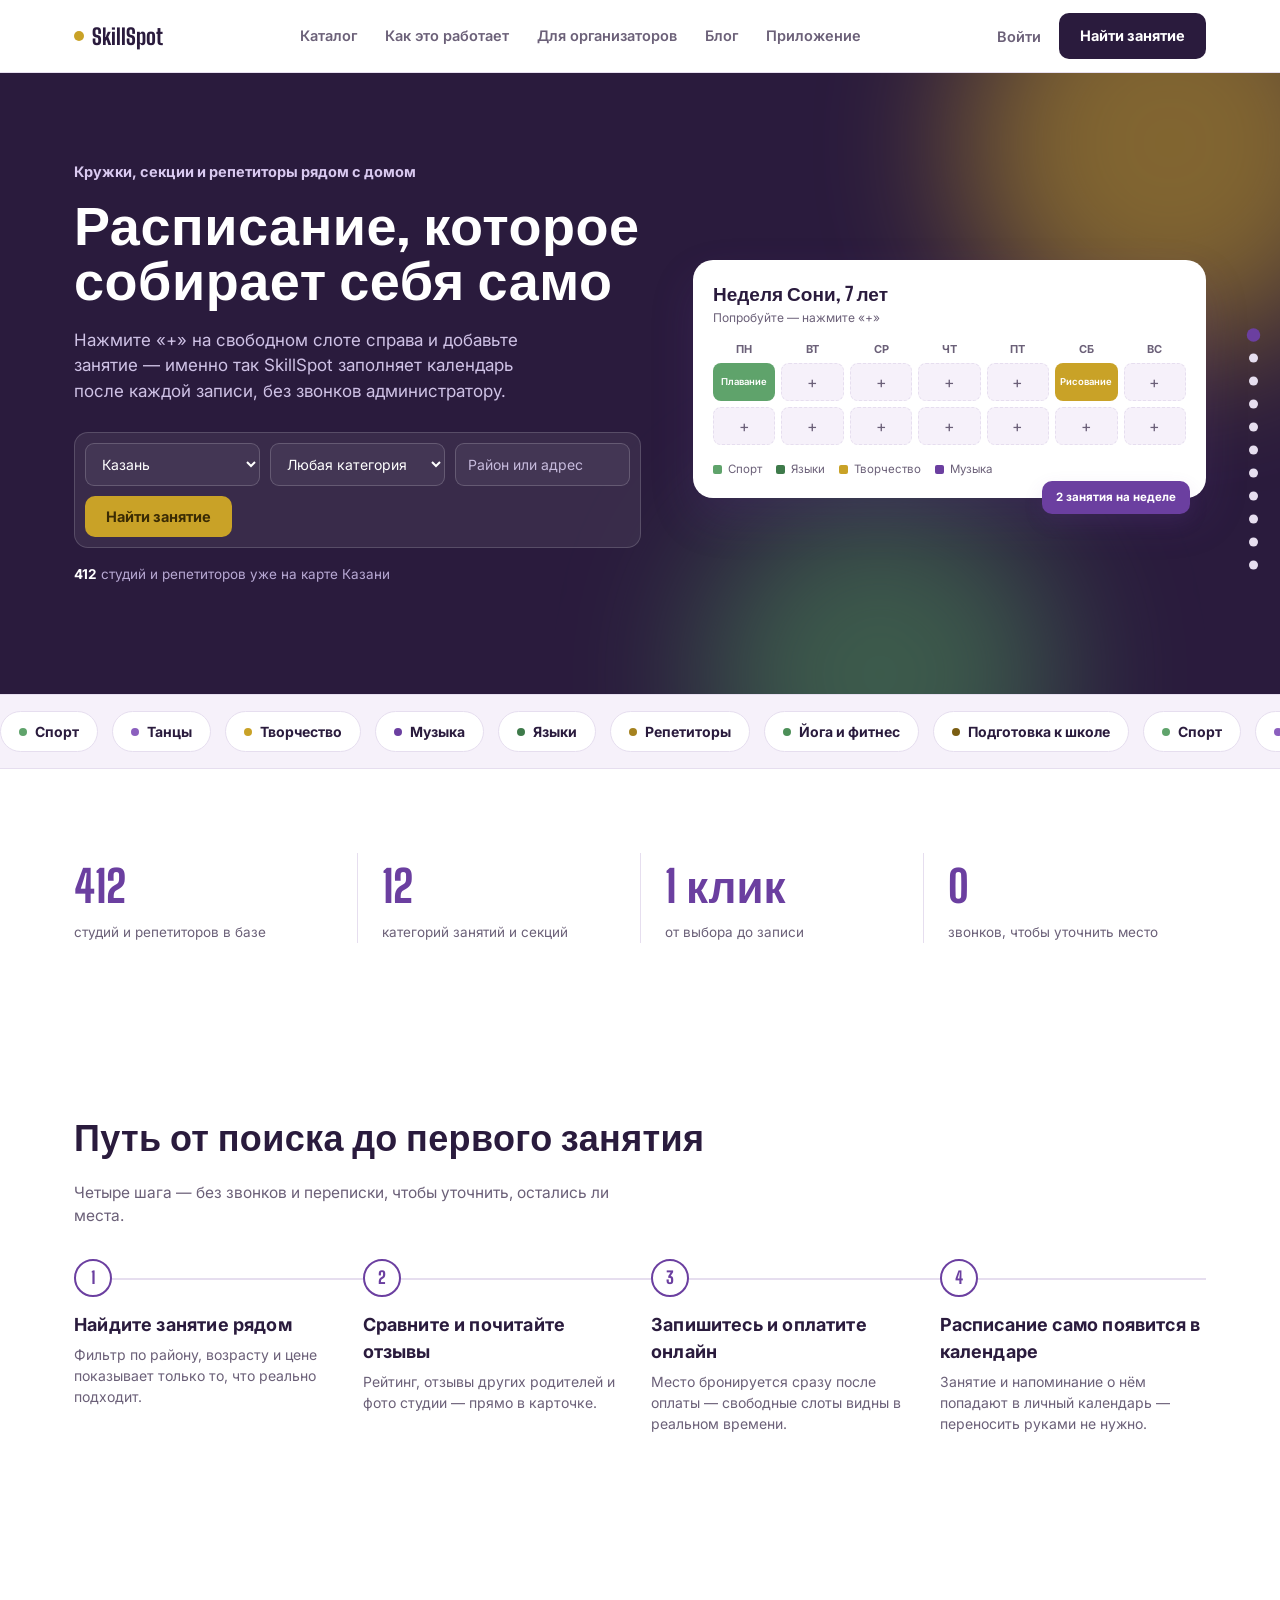
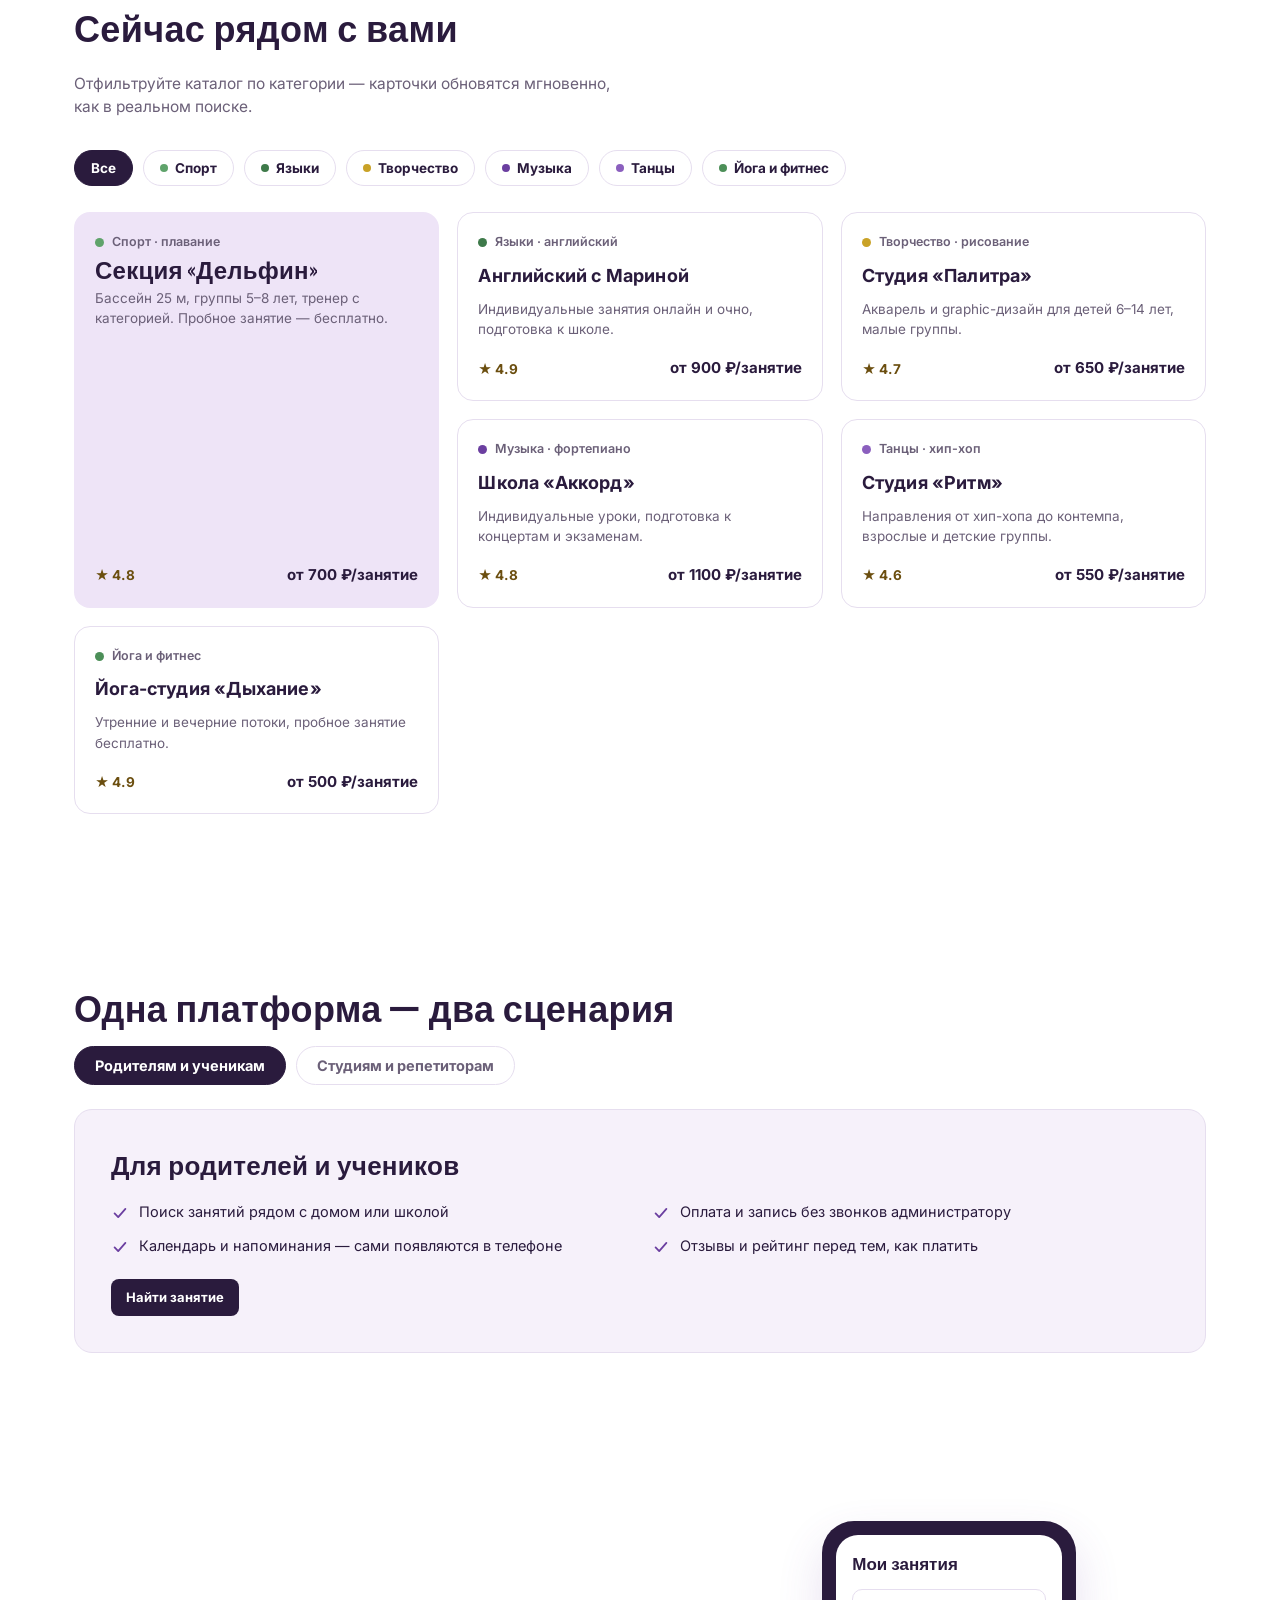
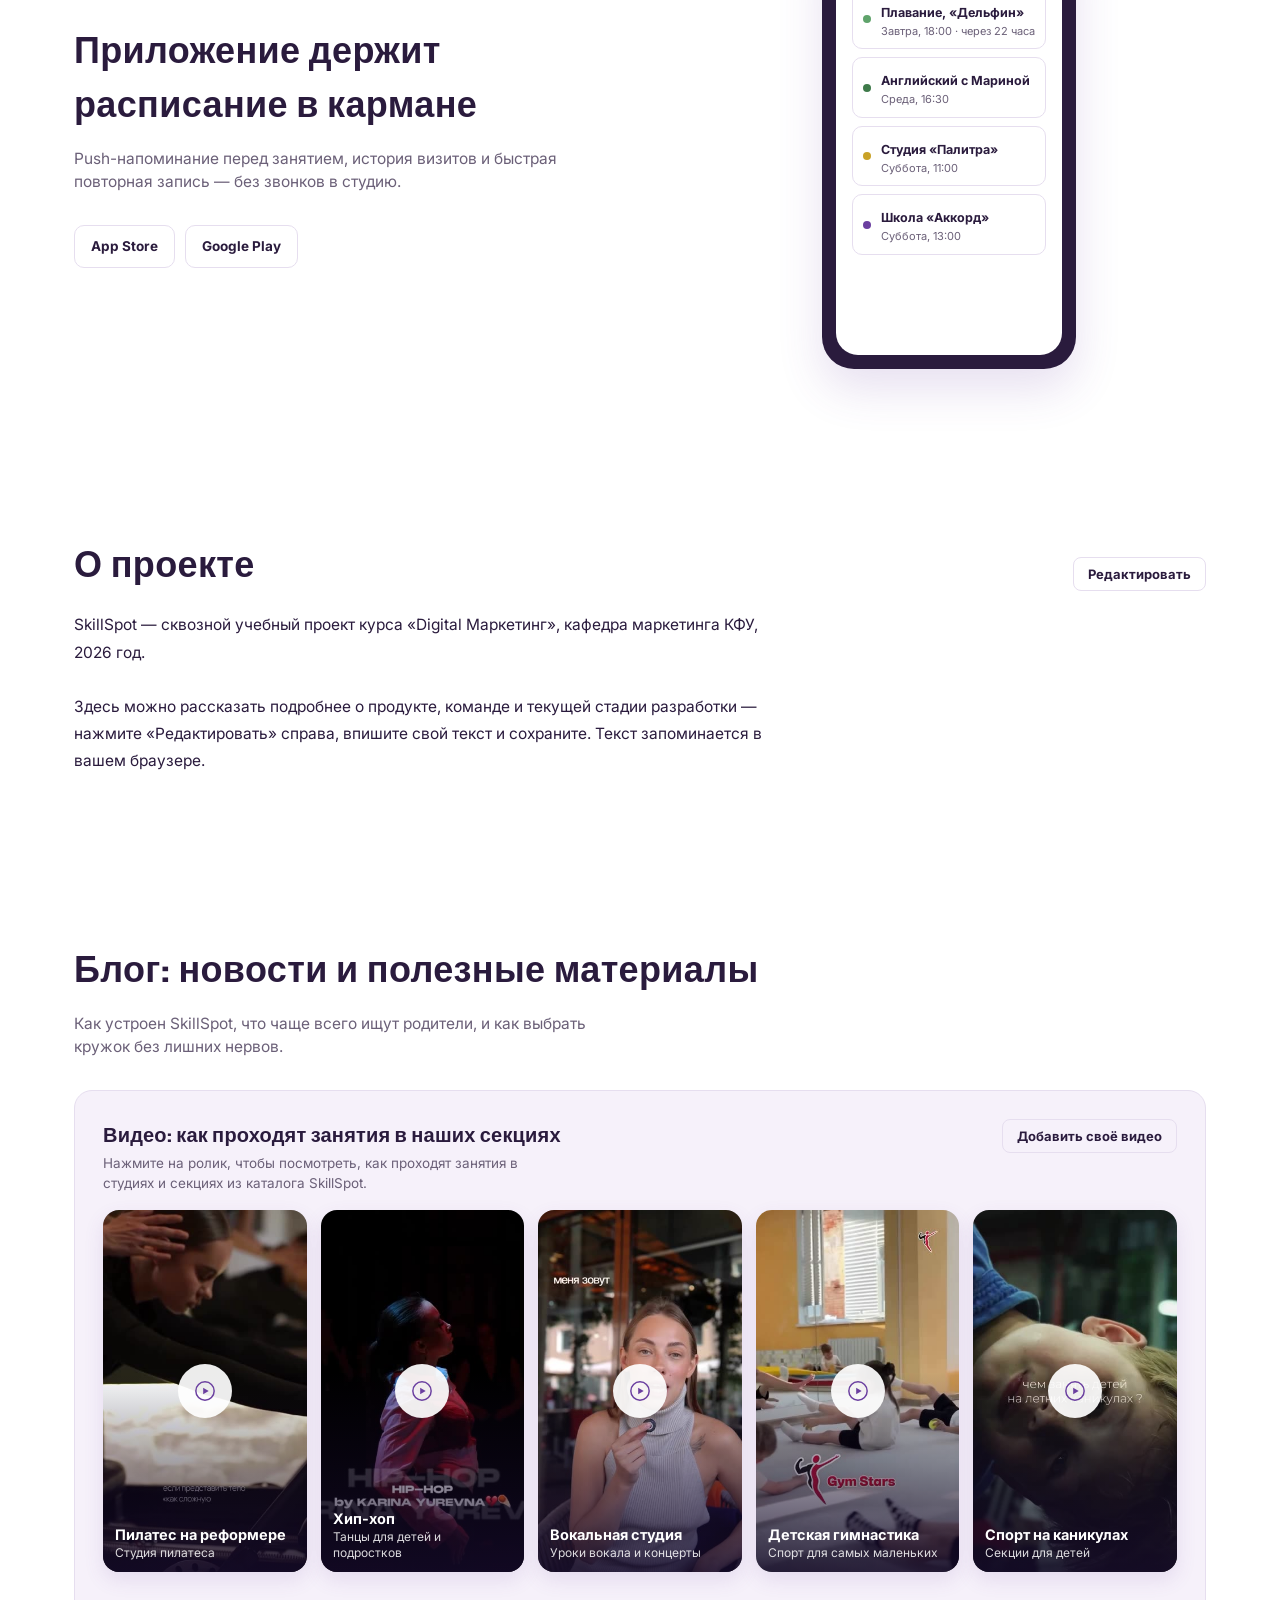
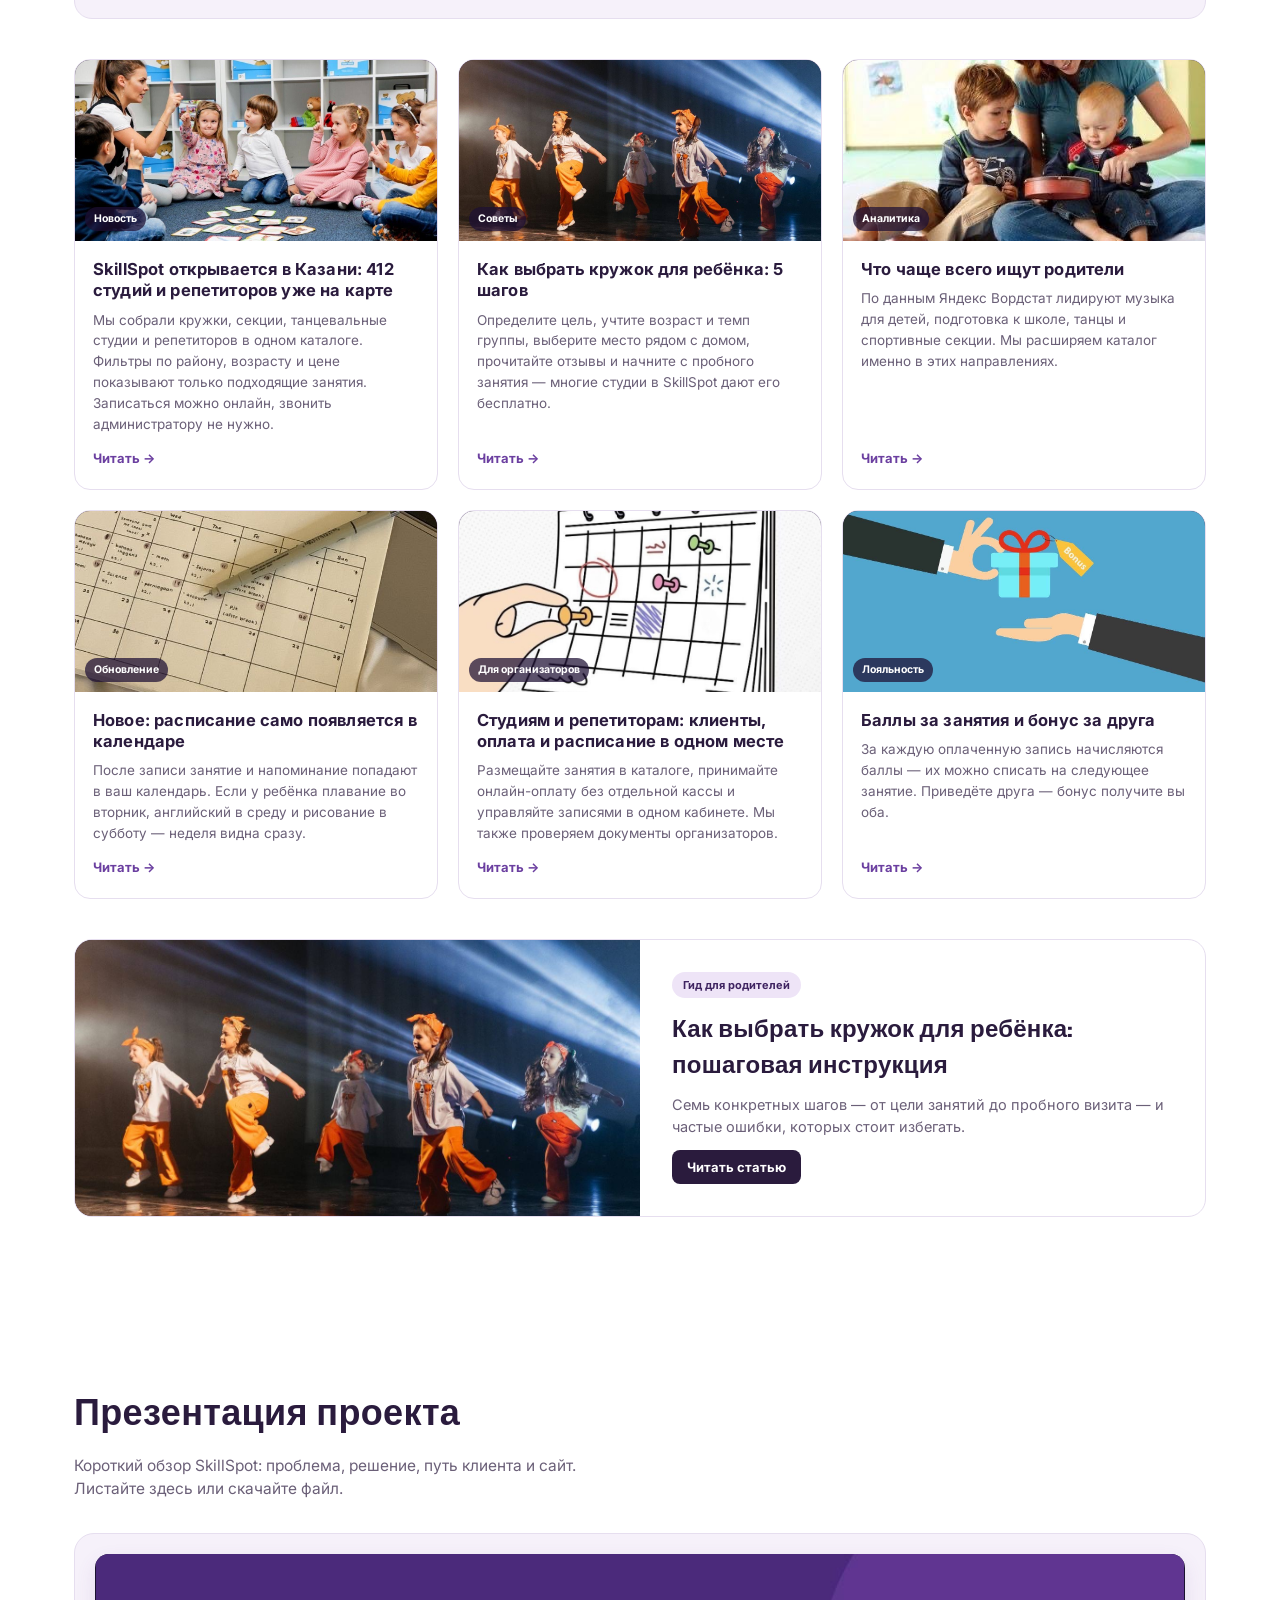
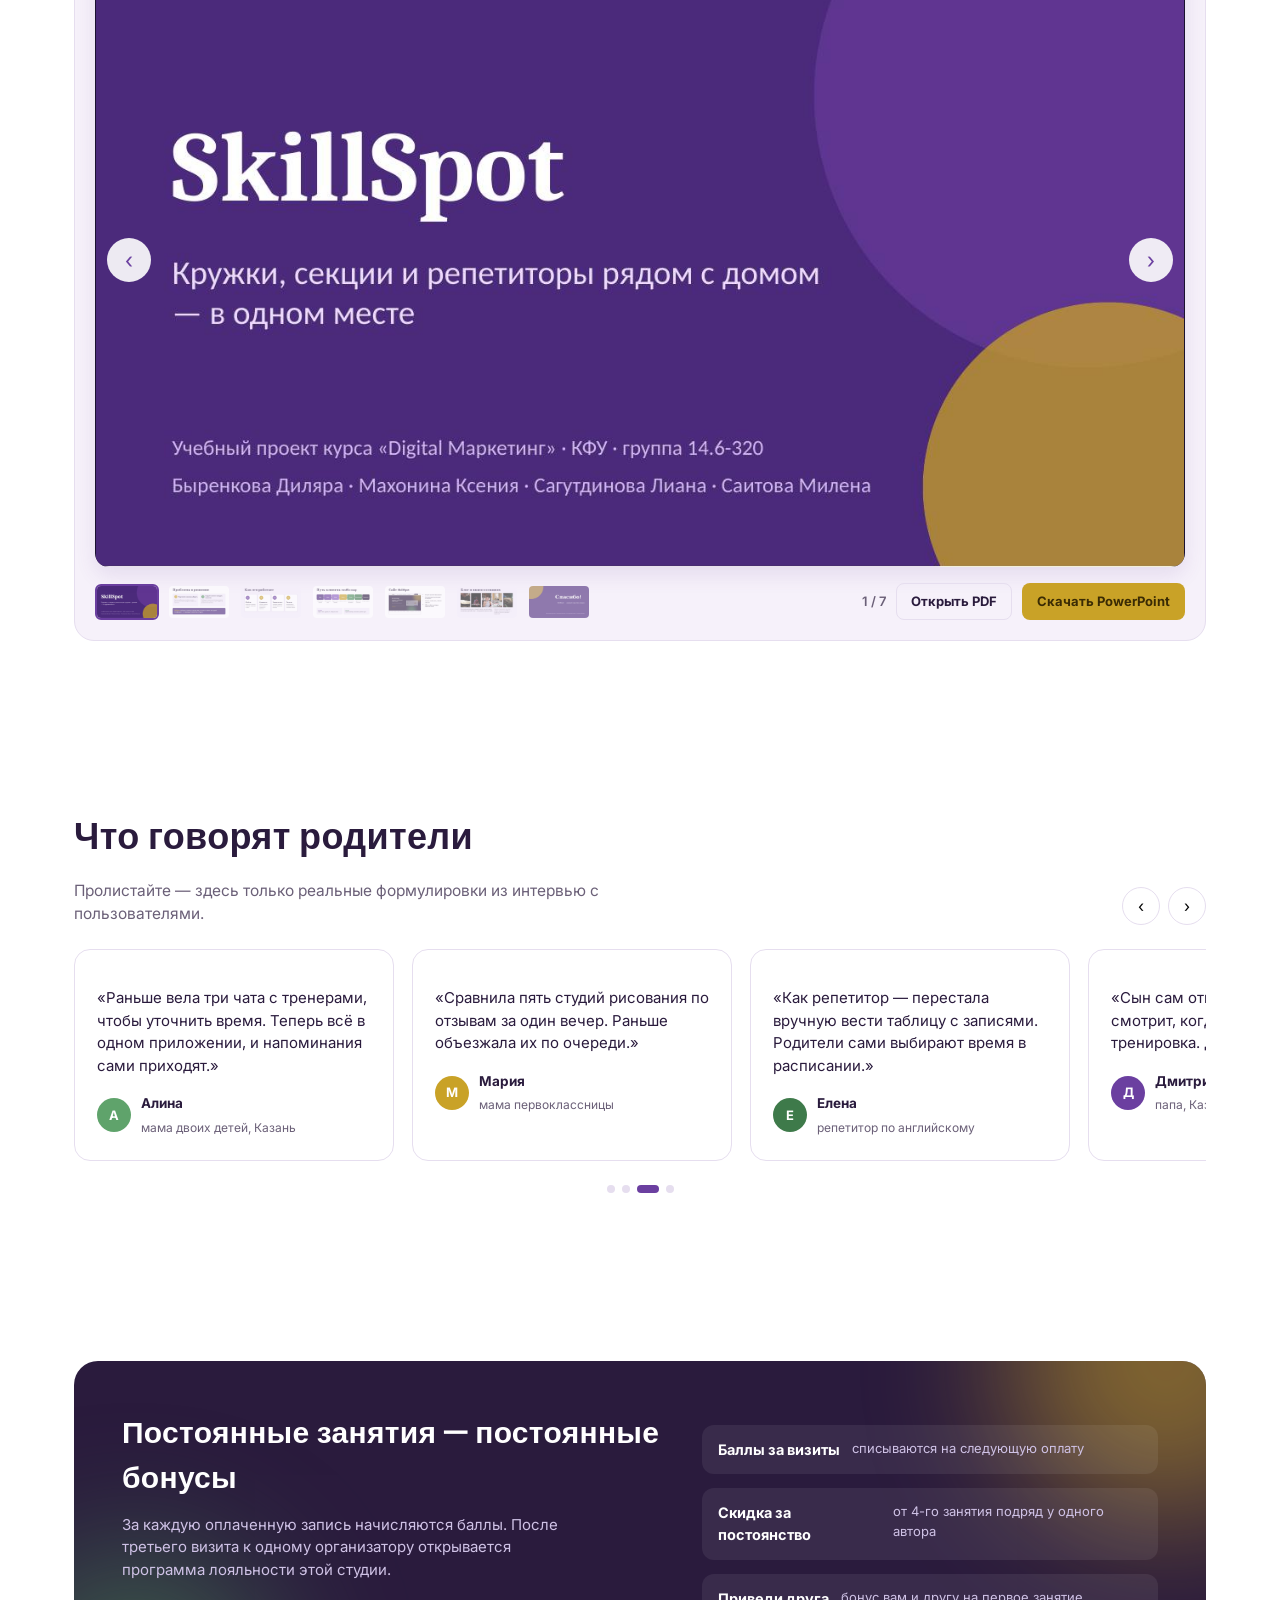
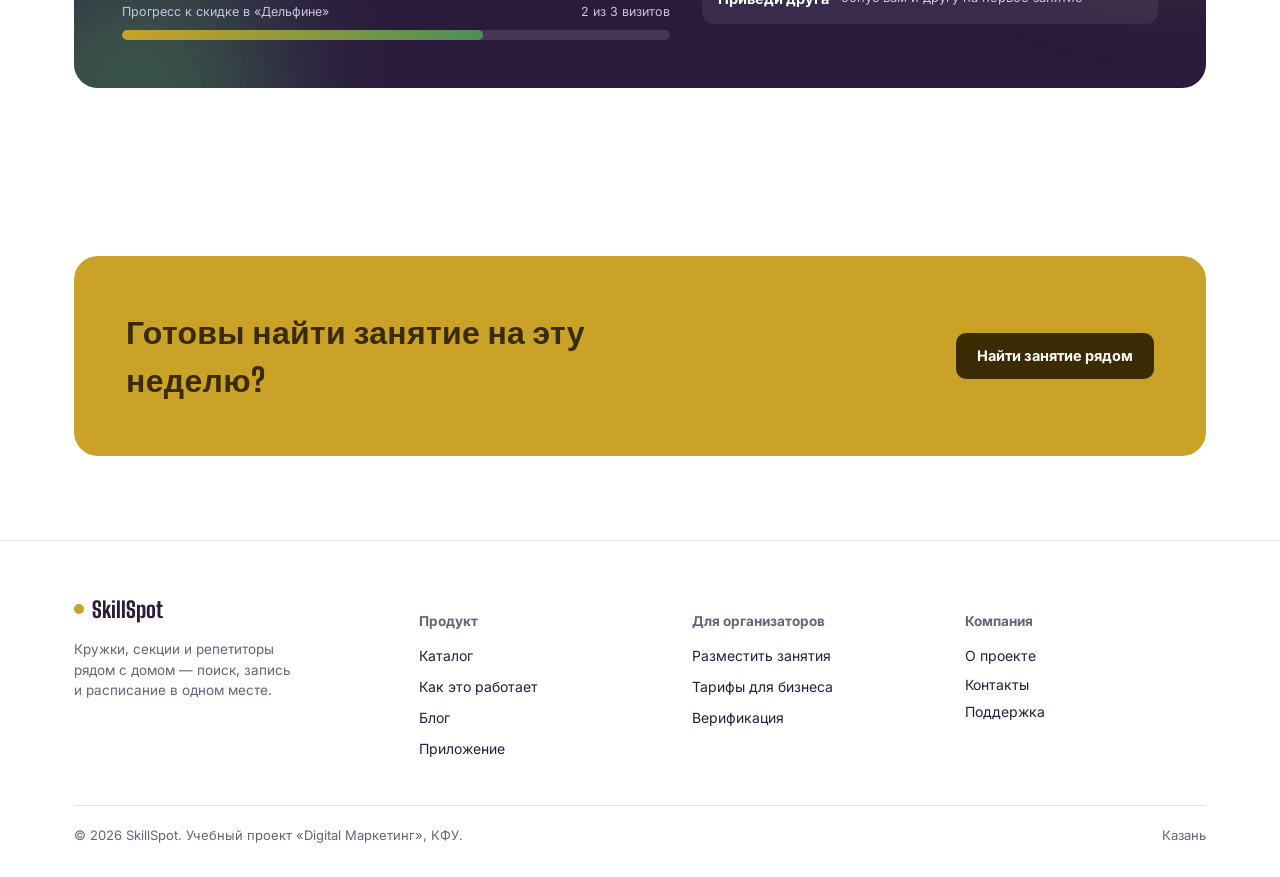
==== index.html @ 9127ce6a "Add files via upload" ====
<!DOCTYPE html>
<html lang="ru">
<head>
  <!-- Yandex.Metrika counter -->
<script type="text/javascript">
    (function(m,e,t,r,i,k,a){
        m[i]=m[i]||function(){(m[i].a=m[i].a||[]).push(arguments)};
        m[i].l=1*new Date();
        for (var j = 0; j < document.scripts.length; j++) {if (document.scripts[j].src === r) { return; }}
        k=e.createElement(t),a=e.getElementsByTagName(t)[0],k.async=1,k.src=r,a.parentNode.insertBefore(k,a)
    })(window, document,'script','https://mc.yandex.ru/metrika/tag.js?id=113443850', 'ym');

    ym(113443850, 'init', {ssr:true, webvisor:true, clickmap:true, ecommerce:"dataLayer", referrer: document.referrer, url: location.href, accurateTrackBounce:true, trackLinks:true});
</script>
<noscript><div><img src="https://mc.yandex.ru/watch/113443850" style="position:absolute; left:-9999px;" alt="" /></div></noscript>
<!-- /Yandex.Metrika counter -->
<meta charset="UTF-8">
<meta name="viewport" content="width=device-width, initial-scale=1, viewport-fit=cover">
<title>SkillSpot — кружки, секции и репетиторы рядом с домом в Казани</title>
<meta name="description" content="SkillSpot — поиск и онлайн-запись на кружки, секции, танцы, репетиторов и детские студии в Казани. Сравнивайте цены и отзывы, записывайтесь и оплачивайте занятия онлайн, расписание само синхронизируется с календарём.">
<meta name="keywords" content="кружки для детей, секции рядом с домом, репетиторы Казань, детские студии, запись на занятия онлайн, расписание кружков, дополнительное образование, SkillSpot">
<meta name="author" content="SkillSpot">
<meta name="robots" content="index, follow">
<link rel="canonical" href="https://skillspot.ru/">

<!-- Open Graph -->
<meta property="og:type" content="website">
<meta property="og:locale" content="ru_RU">
<meta property="og:site_name" content="SkillSpot">
<meta property="og:title" content="SkillSpot — кружки, секции и репетиторы рядом с домом">
<meta property="og:description" content="Поиск, сравнение и онлайн-запись на кружки, секции и к репетиторам. Расписание само синхронизируется с календарём.">
<meta property="og:url" content="https://skillspot.ru/">
<meta name="twitter:card" content="summary">
<meta name="twitter:title" content="SkillSpot — кружки, секции и репетиторы рядом с домом">
<meta name="twitter:description" content="Поиск, сравнение и онлайн-запись на кружки, секции и к репетиторам в одном месте.">

<link rel="preconnect" href="https://fonts.googleapis.com">
<link rel="preconnect" href="https://fonts.gstatic.com" crossorigin>
<link href="https://fonts.googleapis.com/css2?family=Big+Shoulders+Display:wght@600;700;800;900&family=Inter:wght@400;500;600;700&display=swap" rel="stylesheet">

<!--
  Яндекс.Вебмастер: подтверждение прав на сайт через meta-тег.
  После регистрации сайта в Яндекс.Вебмастере вставьте сюда свой код подтверждения:
  <meta name="yandex-verification" content="ВАШ_КОД_ПОДТВЕРЖДЕНИЯ" />
-->

<script type="application/ld+json">
{
  "@context": "https://schema.org",
  "@type": "Organization",
  "name": "SkillSpot",
  "url": "https://skillspot.ru/",
  "description": "Онлайн-платформа для поиска и записи на кружки, секции и к репетиторам.",
  "areaServed": "Казань",
  "sameAs": []
}
</script>
<style>
  :root{
    box-sizing:border-box;
    padding-top:env(safe-area-inset-top,0px);
    padding-bottom:env(safe-area-inset-bottom,0px);

    --ink:#2A1B3D;
    --paper:#FFFFFF;
    --paper-2:#F6F1FA;
    --sub:#6B6078;
    --line:#E6DEEF;

    --brand:#6B3FA0;
    --brand-ink:#3F2461;
    --brand-tint:#EEE4F7;

    --mustard:#C9A227;
    --mustard-ink:#6B4E0F;
    --green:#4C8F58;
    --green-ink:#254A2C;

    --sport:#5FA36B;
    --art:#C9A227;
    --music:#6B3FA0;
    --lang:#3E7A4A;
    --tutor:#A5821F;
    --dance:#8B5FBE;
    --fitness:#4C8F58;
    --school:#7A5D12;

    --shadow: 0 20px 45px rgba(107,63,160,0.16);
    --shadow-sm: 0 8px 20px rgba(107,63,160,0.12);
  }
  html{scroll-padding-top:76px; scroll-behavior:smooth;}
  @media (prefers-reduced-motion: reduce){ html{scroll-behavior:auto;} }
  *{box-sizing:border-box;}
  ::selection{ background:var(--brand-tint); color:var(--brand-ink); }

  @media (prefers-color-scheme: dark){
    :root:not([data-theme="light"]){
      --ink:#F1EEF7; --paper:#1E1730; --paper-2:#241B3A; --sub:#C7BBDD; --line:#3A2D55;
      --brand-tint:#33254D;
    }
  }
  :root[data-theme="dark"]{
    --ink:#F1EEF7; --paper:#1E1730; --paper-2:#241B3A; --sub:#C7BBDD; --line:#3A2D55;
    --brand-tint:#33254D;
  }

  body{
    margin:0; background:var(--paper); color:var(--ink);
    font-family:"Inter",-apple-system,BlinkMacSystemFont,"Segoe UI",Roboto,Arial,sans-serif;
    -webkit-font-smoothing:antialiased;
    font-size:16px; line-height:1.5;
  }
  h1,h2,h3{
    font-family:"Big Shoulders Display","Arial Narrow",Arial,sans-serif;
    font-weight:800; letter-spacing:0.01em; margin:0; color:var(--ink);
  }
  a{color:inherit; text-decoration:none;}
  img,svg{display:block; max-width:100%;}
  :focus-visible{ outline:2.5px solid var(--mustard); outline-offset:2px; border-radius:4px; }
  button{ font-family:inherit; }

  ::-webkit-scrollbar{ width:10px; height:10px; }
  ::-webkit-scrollbar-track{ background:var(--paper-2); }
  ::-webkit-scrollbar-thumb{ background:var(--brand); border-radius:8px; }
  html{ scrollbar-color:var(--brand) var(--paper-2); }

  .wrap{ max-width:1180px; margin:0 auto; padding:0 24px; }
  section{ padding:84px 0; }
  @media (max-width:720px){ section{ padding:56px 0; } }

  /* ---------- header ---------- */
  header.site{
    position:sticky; top:0; z-index:50;
    background:color-mix(in srgb, var(--paper) 90%, transparent);
    backdrop-filter: blur(10px);
    border-bottom:1px solid var(--line);
    padding-top:env(safe-area-inset-top,0px);
  }
  .nav{ display:flex; align-items:center; justify-content:space-between; height:72px; }
  .logo{ display:flex; align-items:center; gap:8px; font-family:"Big Shoulders Display",sans-serif; font-weight:800; font-size:22px; }
  .logo .dot{ width:10px; height:10px; border-radius:50%; background:var(--mustard); }
  nav.links{ display:flex; gap:28px; font-size:14.5px; font-weight:600; }
  nav.links a{ color:var(--sub); position:relative; }
  nav.links a:hover{ color:var(--ink); }
  .nav-right{ display:flex; align-items:center; gap:18px; }
  .nav-right .login{ font-size:14.5px; font-weight:600; color:var(--sub); }
  .btn{
    display:inline-flex; align-items:center; justify-content:center; gap:6px;
    padding:11px 20px; border-radius:10px; font-weight:700; font-size:14.5px;
    border:1.5px solid transparent; cursor:pointer; white-space:nowrap;
    transition:transform .18s ease, box-shadow .18s ease, background .18s ease;
  }
  @media (prefers-reduced-motion: reduce){ .btn{ transition:none; } }
  .btn-primary{ background:var(--ink); color:var(--paper); }
  .btn-primary:hover{ transform:translateY(-2px); box-shadow:var(--shadow-sm); }
  .btn-mustard{ background:var(--mustard); color:#3A2B04; }
  .btn-mustard:hover{ transform:translateY(-2px); box-shadow:0 14px 30px rgba(201,162,39,0.35); }
  .btn-outline{ background:transparent; border-color:var(--line); color:var(--ink); }
  .btn-outline:hover{ border-color:var(--brand); color:var(--brand); }
  .btn-sm{ padding:8px 14px; font-size:13px; border-radius:8px; }
  .btn:active{ transform:translateY(0); }

  .burger{ display:none; background:none; border:none; padding:6px; cursor:pointer; }
  .burger span{ display:block; width:22px; height:2px; background:var(--ink); margin:5px 0; }
  @media (max-width:860px){
    nav.links{ display:none; }
    .nav-right .login{ display:none; }
    .burger{ display:block; }
  }
  .mobile-panel{ display:none; flex-direction:column; gap:14px; padding:16px 24px 24px; border-top:1px solid var(--line); }
  .mobile-panel.open{ display:flex; }
  .mobile-panel a{ font-weight:600; color:var(--ink); }
  .mobile-panel a.btn{ color:var(--paper); }

  /* ---------- scrollspy rail ---------- */
  .rail{
    position:fixed; right:22px; top:50%; transform:translateY(-50%);
    display:flex; flex-direction:column; gap:14px; z-index:45;
  }
  .rail a{ width:9px; height:9px; border-radius:50%; background:var(--line); display:block; transition:transform .2s ease, background .2s ease; }
  .rail a.active{ background:var(--brand); transform:scale(1.5); }
  @media (max-width:1040px){ .rail{ display:none; } }

  /* ---------- hero ---------- */
  .hero{
    position:relative; overflow:hidden; padding:88px 0 96px;
    background:var(--ink); color:#F4F0FA;
  }
  .glow{ position:absolute; border-radius:50%; filter:blur(70px); opacity:.55; pointer-events:none; }
  .glow-1{ width:420px; height:420px; background:var(--mustard); top:-140px; right:-100px; }
  .glow-2{ width:360px; height:360px; background:var(--green); bottom:-160px; right:220px; }
  .hero-grid{ position:relative; display:grid; grid-template-columns:1.05fr 0.95fr; gap:52px; align-items:center; z-index:2; }
  @media (max-width:900px){ .hero-grid{ grid-template-columns:1fr; gap:40px; } }
  .eyebrow-free{ font-size:14.5px; color:#D9C9F0; font-weight:700; margin-bottom:14px; }
  h1.hero-title{ font-size:54px; line-height:1.03; margin-bottom:20px; color:#fff; }
  @media (max-width:520px){ h1.hero-title{ font-size:36px; } }
  .hero p.lead{ font-size:17px; color:#CFC2E6; max-width:480px; margin-bottom:28px; }

  .finder{
    display:flex; gap:10px; flex-wrap:wrap; background:rgba(255,255,255,0.07);
    border:1px solid rgba(255,255,255,0.16); border-radius:14px; padding:10px;
  }
  .finder select, .finder input{
    border:1px solid rgba(255,255,255,0.18); background:rgba(255,255,255,0.06); color:#fff;
    border-radius:9px; padding:11px 12px; font-size:14px; font-family:inherit;
    flex:1; min-width:130px;
  }
  .finder select option{ color:#111; }
  .finder input::placeholder{ color:#C7BBDD; }
  .finder .btn{ flex:0 0 auto; }
  @media (max-width:520px){ .finder{ flex-direction:column; } .finder select, .finder input{ min-width:100%; } }

  .trust-line{ margin-top:16px; font-size:13.5px; color:#B8A9D4; }
  .trust-line b{ color:#fff; }

  /* interactive planner card */
  .schedule-card{
    background:var(--paper); border-radius:20px; box-shadow:var(--shadow); padding:20px; position:relative; color:var(--ink);
  }
  .schedule-head{ display:flex; justify-content:space-between; align-items:baseline; margin-bottom:14px; }
  .schedule-head .cal-title{ font-family:"Big Shoulders Display",sans-serif; font-weight:800; font-size:19px; }
  .schedule-head .cal-sub{ font-size:12px; color:var(--sub); }
  .week{ display:grid; grid-template-columns:repeat(7,1fr); gap:6px; }
  .day{ display:flex; flex-direction:column; gap:6px; }
  .day .d-label{ font-size:11px; text-align:center; color:var(--sub); font-weight:700; }
  .slot{ border-radius:8px; padding:6px 5px; font-size:9.5px; line-height:1.25; color:#fff; font-weight:600; min-height:38px; display:flex; align-items:center; justify-content:center; text-align:center; }
  .slot.empty{ background:var(--paper-2); border:1px dashed var(--line); min-height:38px; color:var(--sub); cursor:pointer; font-size:16px; font-weight:400; position:relative; }
  .slot.empty:hover{ border-color:var(--brand); color:var(--brand); }
  .add-menu{
    position:absolute; z-index:10; background:var(--paper); border:1px solid var(--line); border-radius:10px;
    box-shadow:var(--shadow); padding:6px; display:none; flex-direction:column; gap:3px; min-width:120px;
  }
  .add-menu.open{ display:flex; }
  .add-menu button{
    border:none; background:none; text-align:left; font-size:11px; padding:6px 8px; border-radius:6px; cursor:pointer;
    display:flex; align-items:center; gap:6px; color:var(--ink);
  }
  .add-menu button:hover{ background:var(--paper-2); }
  .add-menu .sw{ width:8px; height:8px; border-radius:50%; flex:0 0 auto; }
  .legend-row{ display:flex; gap:14px; flex-wrap:wrap; margin-top:16px; font-size:11.5px; color:var(--sub); }
  .legend-row .lg{ display:flex; align-items:center; gap:6px; }
  .legend-row .sq{ width:9px; height:9px; border-radius:2px; }
  .plan-count{
    position:absolute; right:16px; bottom:-16px; background:var(--brand); color:#fff;
    font-size:11.5px; font-weight:700; padding:8px 14px; border-radius:10px; box-shadow:var(--shadow-sm);
  }

  /* ---------- marquee ---------- */
  .marquee-wrap{ overflow:hidden; border-top:1px solid var(--line); border-bottom:1px solid var(--line); background:var(--paper-2); padding:16px 0; }
  .marquee{ display:flex; gap:14px; width:max-content; animation:scroll-left 32s linear infinite; }
  @media (prefers-reduced-motion: reduce){ .marquee{ animation:none; flex-wrap:wrap; } }
  .marquee-wrap:hover .marquee{ animation-play-state:paused; }
  @keyframes scroll-left{ from{ transform:translateX(0); } to{ transform:translateX(-50%); } }
  .m-chip{ display:flex; align-items:center; gap:8px; padding:9px 18px; border-radius:999px; background:var(--paper); border:1px solid var(--line); font-weight:700; font-size:14px; white-space:nowrap; }
  .m-chip .dot{ width:8px; height:8px; border-radius:50%; }

  /* ---------- stats ---------- */
  .stats-grid{ display:grid; grid-template-columns:repeat(4,1fr); }
  @media (max-width:760px){ .stats-grid{ grid-template-columns:repeat(2,1fr); } }
  .stat{ padding:0 24px; border-left:1px solid var(--line); }
  .stat:first-child{ border-left:none; padding-left:0; }
  @media (max-width:760px){ .stat:nth-child(2n+1){ border-left:none; padding-left:0; } }
  .stat b{ display:block; font-family:"Big Shoulders Display",sans-serif; font-size:44px; font-weight:800; color:var(--brand); }
  .stat span{ font-size:13.5px; color:var(--sub); }

  /* ---------- categories heading ---------- */
  h2.section-title{ font-size:36px; margin-bottom:10px; }
  p.section-lead{ color:var(--sub); font-size:15.5px; max-width:560px; margin-bottom:32px; }

  /* ---------- journey / how it works ---------- */
  .journey{ position:relative; }
  .journey-line{ position:absolute; left:0; right:0; top:19px; height:2px; background:var(--line); }
  @media (max-width:760px){ .journey-line{ display:none; } }
  .steps{ display:grid; grid-template-columns:repeat(4,1fr); gap:22px; position:relative; }
  @media (max-width:900px){ .steps{ grid-template-columns:repeat(2,1fr); } }
  @media (max-width:520px){ .steps{ grid-template-columns:1fr; } }
  .step .num{
    width:38px; height:38px; border-radius:50%; background:var(--paper); border:2px solid var(--brand);
    color:var(--brand); font-family:"Big Shoulders Display",sans-serif; font-size:17px; font-weight:800;
    display:flex; align-items:center; justify-content:center; margin-bottom:14px; position:relative; z-index:2;
  }
  .step h3{ font-size:18px; font-weight:700; margin:0 0 6px; font-family:"Inter",sans-serif; }
  .step p{ font-size:14px; color:var(--sub); margin:0; }

  /* ---------- providers ---------- */
  .filter-row{ display:flex; gap:10px; flex-wrap:wrap; margin-bottom:26px; }
  .filter-btn{
    border:1.5px solid var(--line); background:var(--paper); color:var(--ink); border-radius:999px;
    padding:9px 16px; font-size:13.5px; font-weight:700; cursor:pointer; display:flex; align-items:center; gap:7px;
    transition:border-color .15s ease, color .15s ease;
  }
  .filter-btn .dot{ width:8px; height:8px; border-radius:50%; }
  .filter-btn.active{ border-color:var(--ink); background:var(--ink); color:#fff; }
  .filter-btn.active .dot{ box-shadow:0 0 0 2px rgba(255,255,255,0.5); }

  .prov-grid{ display:grid; grid-template-columns:repeat(3,1fr); gap:18px; grid-auto-flow:dense; }
  @media (max-width:900px){ .prov-grid{ grid-template-columns:repeat(2,1fr); } }
  @media (max-width:600px){ .prov-grid{ grid-template-columns:1fr; } }
  .prov-card{
    border:1px solid var(--line); border-radius:16px; padding:20px; background:var(--paper);
    display:flex; flex-direction:column; gap:10px; transition:transform .18s ease, box-shadow .18s ease;
  }
  .prov-card:hover{ transform:translateY(-3px); box-shadow:var(--shadow-sm); }
  .prov-card.big{ grid-row:span 2; justify-content:space-between; background:var(--brand-tint); border-color:transparent; }
  .prov-card.hidden{ display:none; }
  .prov-top{ display:flex; align-items:center; gap:8px; }
  .prov-top .dot{ width:9px; height:9px; border-radius:50%; }
  .prov-top span{ font-size:12.5px; color:var(--sub); font-weight:600; }
  .prov-card h3{ font-family:"Inter",sans-serif; font-size:18px; font-weight:700; }
  .prov-card.big h3{ font-size:24px; font-family:"Big Shoulders Display",sans-serif; }
  .prov-card p{ font-size:13.5px; color:var(--sub); margin:0; }
  .prov-meta{ display:flex; justify-content:space-between; align-items:center; font-size:13.5px; margin-top:auto; padding-top:8px; }
  .prov-meta b{ font-size:15px; }
  .rating{ color:var(--mustard-ink); font-weight:700; }
  .empty-state{ display:none; text-align:center; padding:40px 0; color:var(--sub); font-size:14.5px; }
  .empty-state.show{ display:block; }

  /* ---------- audience tabs ---------- */
  .tabs{ display:flex; gap:10px; margin-bottom:24px; }
  .tab-btn{
    border:1.5px solid var(--line); background:var(--paper); color:var(--sub); font-weight:700; font-size:14.5px;
    border-radius:999px; padding:10px 20px; cursor:pointer;
  }
  .tab-btn.active{ background:var(--ink); color:#fff; border-color:var(--ink); }
  .tab-panel{ display:none; border:1px solid var(--line); border-radius:18px; padding:36px; background:var(--paper-2); }
  .tab-panel.active{ display:block; }
  .tab-panel h3{ font-family:"Big Shoulders Display",sans-serif; font-size:26px; margin-bottom:16px; }
  .tab-panel ul{ list-style:none; margin:0 0 22px; padding:0; display:grid; grid-template-columns:1fr 1fr; gap:12px 24px; }
  @media (max-width:600px){ .tab-panel ul{ grid-template-columns:1fr; } }
  .tab-panel li{ font-size:14.5px; color:var(--ink); display:flex; gap:10px; align-items:flex-start; }
  .tab-panel li svg{ flex:0 0 auto; margin-top:3px; color:var(--brand); }

  /* ---------- app ---------- */
  .app-grid{ display:grid; grid-template-columns:1fr 0.9fr; gap:48px; align-items:center; }
  @media (max-width:900px){ .app-grid{ grid-template-columns:1fr; } }
  .app-badges{ display:flex; gap:10px; margin-top:22px; flex-wrap:wrap; }
  .app-badge{ border:1.5px solid var(--line); border-radius:10px; padding:10px 16px; font-size:13.5px; font-weight:700; }
  .phone{ background:var(--ink); border-radius:32px; padding:14px; max-width:280px; margin:0 auto; box-shadow:var(--shadow); }
  .phone-screen{ background:var(--paper); border-radius:22px; padding:16px; min-height:420px; }
  .phone-app-title{ font-family:"Big Shoulders Display",sans-serif; font-weight:800; font-size:17px; margin-bottom:12px; }
  .phone-item{ display:flex; gap:10px; align-items:center; border:1px solid var(--line); border-radius:10px; padding:9px 10px; margin-bottom:8px; }
  .phone-item .sq{ width:8px; height:8px; border-radius:50%; flex:0 0 auto; }
  .phone-item div span{ display:block; font-size:11px; color:var(--sub); }
  .phone-item div b{ font-size:12.5px; }

  /* ---------- reviews carousel ---------- */
  .rev-head{ display:flex; justify-content:space-between; align-items:flex-end; margin-bottom:24px; gap:16px; flex-wrap:wrap; }
  .rev-nav{ display:flex; gap:8px; }
  .rev-nav button{ width:38px; height:38px; border-radius:50%; border:1.5px solid var(--line); background:var(--paper); cursor:pointer; font-size:16px; }
  .rev-nav button:hover{ border-color:var(--brand); color:var(--brand); }
  .rev-scroll{ display:flex; gap:18px; overflow-x:auto; scroll-snap-type:x mandatory; padding-bottom:6px; scrollbar-width:none; }
  .rev-scroll::-webkit-scrollbar{ display:none; }
  .rev-card{ border:1px solid var(--line); border-radius:16px; padding:22px; background:var(--paper); scroll-snap-align:start; flex:0 0 320px; }
  .rev-quote{ font-size:15px; margin-bottom:16px; }
  .rev-who{ display:flex; align-items:center; gap:10px; }
  .avatar{ width:34px; height:34px; border-radius:50%; display:flex; align-items:center; justify-content:center; color:#fff; font-weight:700; font-size:13px; flex:0 0 auto; }
  .rev-who div b{ font-size:13.5px; display:block; }
  .rev-who div span{ font-size:12px; color:var(--sub); }

  /* ---------- loyalty ---------- */
  .loyalty{ background:var(--ink); color:#F4F0FA; border-radius:24px; padding:48px; position:relative; overflow:hidden; }
  .loyalty-grid{ display:grid; grid-template-columns:1.2fr 1fr; gap:32px; align-items:center; position:relative; z-index:2; }
  @media (max-width:800px){ .loyalty-grid{ grid-template-columns:1fr; } }
  .loyalty h2{ color:#fff; font-size:30px; margin-bottom:12px; }
  .loyalty p{ color:#CFC2E6; font-size:15px; max-width:440px; }
  .progress-wrap{ margin-top:22px; }
  .progress-label{ display:flex; justify-content:space-between; font-size:12.5px; color:#CFC2E6; margin-bottom:8px; }
  .progress-track{ height:10px; border-radius:999px; background:rgba(255,255,255,0.12); overflow:hidden; }
  .progress-fill{ height:100%; width:0%; border-radius:999px; background:linear-gradient(90deg,var(--mustard),var(--green)); transition:width 1.1s cubic-bezier(.2,.8,.2,1); }
  @media (prefers-reduced-motion: reduce){ .progress-fill{ transition:none; } }
  .loy-list{ display:flex; flex-direction:column; gap:14px; }
  .loy-item{ display:flex; gap:12px; align-items:flex-start; background:rgba(255,255,255,0.07); border-radius:12px; padding:14px 16px; }
  .loy-item b{ display:block; font-size:14.5px; color:#fff; }
  .loy-item span{ font-size:13px; color:#CFC2E6; }

  /* ---------- cta band ---------- */
  .cta-band{
    border-radius:24px; padding:52px; background:var(--mustard); color:#3A2B04;
    display:flex; justify-content:space-between; align-items:center; gap:24px; flex-wrap:wrap;
  }
  .cta-band h2{ font-size:32px; max-width:520px; color:#3A2B04; }
  .cta-band .btn-primary{ background:#3A2B04; }

  /* ---------- editable content & video blocks ---------- */
  .edit-head{ display:flex; justify-content:space-between; align-items:flex-end; gap:16px; margin-bottom:20px; flex-wrap:wrap; }
  .edit-toggle{ display:none; }
  .content-view{ font-size:15.5px; color:var(--ink); line-height:1.75; max-width:720px; white-space:pre-wrap; }
  .content-edit textarea{
    width:100%; min-height:170px; border:1px solid var(--line); border-radius:12px; padding:14px;
    font-family:inherit; font-size:14.5px; resize:vertical; background:var(--paper); color:var(--ink);
  }
  .edit-actions{ display:flex; gap:10px; margin-top:12px; }
  .video-view{
    border:1px solid var(--line); border-radius:18px; overflow:hidden; background:var(--paper-2);
    min-height:280px; display:flex; align-items:center; justify-content:center;
  }
  .video-view video{ width:100%; max-height:520px; display:block; background:#000; }
  .video-placeholder{ color:var(--sub); font-size:14.5px; padding:70px 20px; text-align:center; max-width:340px; }
  .video-edit{ border:1px dashed var(--line); border-radius:16px; padding:22px; background:var(--paper-2); }
  .video-edit input[type="text"]{
    width:100%; border:1px solid var(--line); border-radius:10px; padding:11px 14px;
    font-size:14px; font-family:inherit; background:var(--paper); color:var(--ink);
  }
  .upload-hint{ font-size:12.5px; color:var(--sub); margin-top:10px; min-height:1em; }
  [hidden]{ display:none !important; }

  /* ---------- live-app motion layer ---------- */
  header.site{ transition:box-shadow .25s ease; }
  header.site.scrolled{ box-shadow:0 10px 28px rgba(42,27,61,0.10); }
  .nav{ transition:height .25s ease; }
  header.site.scrolled .nav{ height:60px; }

  .reveal{ opacity:0; transform:translateY(20px); transition:opacity .65s cubic-bezier(.2,.8,.2,1), transform .65s cubic-bezier(.2,.8,.2,1); }
  .reveal.in-view{ opacity:1; transform:translateY(0); }
  .reveal-stagger.in-view > *{ transition-delay:calc(var(--stagger-i, 0) * 70ms); }

  @media (prefers-reduced-motion: no-preference){
    @keyframes heroIn{ from{ opacity:0; transform:translateY(18px); } to{ opacity:1; transform:translateY(0); } }
    .hero-grid > div:first-child > *{ opacity:0; animation:heroIn .7s ease forwards; }
    .hero-grid > div:first-child > *:nth-child(1){ animation-delay:.05s; }
    .hero-grid > div:first-child > *:nth-child(2){ animation-delay:.15s; }
    .hero-grid > div:first-child > *:nth-child(3){ animation-delay:.25s; }
    .hero-grid > div:first-child > *:nth-child(4){ animation-delay:.35s; }
    .hero-grid > div:first-child > *:nth-child(5){ animation-delay:.45s; }
    .schedule-card{ opacity:0; animation:heroIn .7s ease forwards; animation-delay:.3s; }

    @keyframes floaty{ 0%,100%{ transform:translateY(0) scale(1); } 50%{ transform:translateY(-20px) scale(1.04); } }
    .glow-1{ animation:floaty 9s ease-in-out infinite; }
    .glow-2{ animation:floaty 11s ease-in-out infinite; animation-delay:-4s; }

    @keyframes popIn{ from{ transform:scale(.78); opacity:.3; } to{ transform:scale(1); opacity:1; } }
    .slot.pop{ animation:popIn .4s cubic-bezier(.2,.9,.3,1.3); }
  }

  .prov-card{ transition:opacity .3s ease, transform .3s ease, box-shadow .18s ease; }
  .prov-card.prov-hide{ opacity:0; transform:scale(.93); }
  .empty-state{ transition:opacity .25s ease; }

  .tab-panel{ display:none; opacity:0; transform:translateY(8px); transition:opacity .3s ease, transform .3s ease; }
  .tab-panel.active{ opacity:1; transform:translateY(0); }

  .btn{ position:relative; overflow:hidden; }
  .btn .ripple{
    position:absolute; border-radius:50%; transform:scale(0); opacity:.5; pointer-events:none;
    background:rgba(0,0,0,0.14); animation:rippleAnim .6s ease-out forwards;
  }
  .btn-primary .ripple, .btn-mustard .ripple{ background:rgba(255,255,255,0.5); }
  @keyframes rippleAnim{ to{ transform:scale(2.6); opacity:0; } }

  .toast-wrap{
    position:fixed; left:50%; bottom:24px; transform:translateX(-50%); z-index:70;
    display:flex; flex-direction:column; gap:8px; align-items:center; pointer-events:none;
    width:100%; padding:0 16px;
  }
  .toast{
    background:var(--ink); color:#fff; font-size:13.5px; font-weight:600; padding:12px 20px;
    border-radius:999px; box-shadow:var(--shadow); opacity:0; transform:translateY(14px) scale(.98);
    transition:opacity .3s ease, transform .3s ease; max-width:360px; text-align:center;
  }
  .toast.show{ opacity:1; transform:translateY(0) scale(1); }

  .to-top{
    position:fixed; left:22px; bottom:22px; width:46px; height:46px; border-radius:50%;
    background:var(--ink); color:#fff; border:none; font-size:19px; cursor:pointer;
    opacity:0; pointer-events:none; transform:translateY(12px) scale(.9);
    transition:opacity .25s ease, transform .25s ease, background .2s ease;
    z-index:45; box-shadow:var(--shadow-sm);
  }
  .to-top.show{ opacity:1; pointer-events:auto; transform:translateY(0) scale(1); }
  .to-top:hover{ background:var(--brand); }
  @media (max-width:1040px){ .to-top{ left:16px; bottom:16px; } }

  .rev-dots{ display:flex; gap:7px; justify-content:center; margin-top:18px; }
  .rev-dots button{
    width:8px; height:8px; border-radius:999px; border:none; background:var(--line);
    cursor:pointer; padding:0; transition:width .25s ease, background .25s ease;
  }
  .rev-dots button.active{ width:22px; background:var(--brand); }

  .finder .btn[data-loading="1"]{ pointer-events:none; opacity:.85; }
  .login{ background:none; border:none; font-size:14.5px; font-weight:600; color:var(--sub); cursor:pointer; font-family:inherit; padding:0; }
  .login:hover{ color:var(--ink); }

  /* ---------- generic overlay (login / contact / article lightbox) ---------- */
  .overlay{
    position:fixed; inset:0; z-index:90; background:rgba(20,14,30,0.55);
    display:none; align-items:flex-start; justify-content:center;
    padding:48px 16px; overflow-y:auto;
    opacity:0; transition:opacity .22s ease;
  }
  .overlay.open{ display:flex; }
  .overlay.show{ opacity:1; }
  .overlay-box{
    background:var(--paper); border-radius:18px; max-width:640px; width:100%;
    padding:36px; position:relative; box-shadow:var(--shadow);
    transform:translateY(16px) scale(.98); transition:transform .25s cubic-bezier(.2,.8,.2,1);
  }
  .overlay.show .overlay-box{ transform:translateY(0) scale(1); }
  @media (prefers-reduced-motion: reduce){ .overlay, .overlay-box{ transition:none; } }
  .overlay-box.wide{ max-width:760px; }
  .overlay-close{
    position:absolute; right:16px; top:16px; width:36px; height:36px; border-radius:50%;
    border:1px solid var(--line); background:var(--paper); font-size:19px; line-height:1; cursor:pointer; color:var(--sub);
  }
  .overlay-close:hover{ color:var(--ink); border-color:var(--brand); }
  .overlay-box h3{ font-size:24px; margin-bottom:6px; padding-right:30px; }
  .overlay-box .ov-sub{ font-size:13.5px; color:var(--sub); margin-bottom:22px; }
  .ov-field{ margin-bottom:14px; }
  .ov-field label{ display:block; font-size:12.5px; font-weight:700; color:var(--sub); margin-bottom:6px; }
  .ov-field input, .ov-field textarea{
    width:100%; border:1px solid var(--line); border-radius:10px; padding:11px 13px;
    font-size:14.5px; font-family:inherit; background:var(--paper-2); color:var(--ink);
  }
  .ov-field textarea{ min-height:100px; resize:vertical; }
  .ov-note{ font-size:12.5px; color:var(--sub); margin-top:14px; }

  /* ---------- blog ---------- */
  .blog-grid{ display:grid; grid-template-columns:repeat(3,1fr); gap:20px; margin-bottom:40px; }
  @media (max-width:900px){ .blog-grid{ grid-template-columns:repeat(2,1fr); } }
  @media (max-width:600px){ .blog-grid{ grid-template-columns:1fr; } }
  .blog-card{
    border:1px solid var(--line); border-radius:16px; overflow:hidden; background:var(--paper);
    display:flex; flex-direction:column; transition:transform .18s ease, box-shadow .18s ease;
  }
  .blog-card:hover{ transform:translateY(-3px); box-shadow:var(--shadow-sm); }
  .blog-photo{
    aspect-ratio:2/1; position:relative; display:flex; align-items:flex-end; overflow:hidden;
  }
  .blog-photo .ph-icon{ position:absolute; inset:0; display:flex; align-items:center; justify-content:center; opacity:.9; }
  .blog-photo .ph-icon svg{ width:40px; height:40px; }
  .blog-photo .ph-tag{
    position:relative; z-index:2; margin:10px; font-size:10.5px; font-weight:700;
    background:rgba(30,16,52,0.72); color:#fff; padding:4px 9px; border-radius:999px;
  }
  .blog-body{ padding:18px 18px 20px; display:flex; flex-direction:column; gap:8px; flex:1; }
  .blog-body h3{ font-family:"Inter",sans-serif; font-size:16.5px; font-weight:700; line-height:1.3; }
  .blog-body p{ font-size:13.5px; color:var(--sub); margin:0; line-height:1.55; }
  .blog-photo-caption{ font-size:10.5px; color:var(--sub); padding:8px 18px 0; font-style:italic; }

  .blog-feature{
    display:grid; grid-template-columns:1fr 1fr; gap:0; border:1px solid var(--line); border-radius:18px;
    overflow:hidden; background:var(--paper);
  }
  @media (max-width:800px){ .blog-feature{ grid-template-columns:1fr; } }
  .blog-feature .blog-photo{ aspect-ratio:auto; height:100%; min-height:220px; }
  .blog-feature-body{ padding:32px; display:flex; flex-direction:column; justify-content:center; gap:12px; }
  .blog-feature-body .ph-tag-inline{
    font-size:11px; font-weight:700; color:var(--brand-ink); background:var(--brand-tint);
    padding:5px 11px; border-radius:999px; width:fit-content;
  }
  .blog-feature-body h3{ font-size:24px; font-family:"Big Shoulders Display",sans-serif; }
  .blog-feature-body p{ font-size:14.5px; color:var(--sub); margin:0; }

  .blog-video-card{
    border:1px solid var(--line); border-radius:18px; padding:28px; background:var(--paper-2); margin-bottom:40px;
  }
  .blog-video-head{ display:flex; justify-content:space-between; align-items:flex-start; gap:16px; flex-wrap:wrap; margin-bottom:16px; }
  .blog-video-head h3{ font-size:20px; font-family:"Big Shoulders Display",sans-serif; margin-bottom:4px; }
  .blog-video-head p{ font-size:13.5px; color:var(--sub); margin:0; max-width:460px; }


  .reels{ display:grid; grid-template-columns:repeat(5,1fr); gap:14px; margin-bottom:18px; }
  @media (max-width:1000px){ .reels{ grid-template-columns:repeat(3,1fr); } }
  @media (max-width:640px){ .reels{ grid-template-columns:repeat(2,1fr); gap:10px; } }
  .reel{ position:relative; display:block; width:100%; padding:0; border:0; cursor:pointer; border-radius:16px; overflow:hidden; aspect-ratio:9/16; background:#1b1230 center/cover no-repeat; text-align:left; color:#fff; box-shadow:var(--shadow-sm); transition:transform .25s ease, box-shadow .25s ease; }
  .reel::after{ content:""; position:absolute; inset:0; background:linear-gradient(180deg,rgba(20,10,40,0) 45%,rgba(20,10,40,.85) 100%); }
  .reel:hover, .reel:focus-visible{ transform:translateY(-5px) scale(1.02); box-shadow:0 18px 40px rgba(60,30,110,.28); }
  .reel-play{ position:absolute; z-index:2; top:50%; left:50%; width:54px; height:54px; margin:-27px 0 0 -27px; border-radius:50%; background:rgba(255,255,255,.92); color:var(--brand); display:grid; place-items:center; transition:transform .25s ease; }
  .reel:hover .reel-play{ transform:scale(1.12); }
  .reel-cap{ position:absolute; z-index:2; left:12px; right:12px; bottom:12px; }
  .reel-cap b{ display:block; font-size:14.5px; line-height:1.25; }
  .reel-cap span{ font-size:12px; opacity:.85; }
  #sectionsVideoView:empty{ display:none; }
  .ov-video{ display:block; margin:0 auto; width:100%; max-width:380px; max-height:72vh; border-radius:14px; background:#000; }

  .deck{ border:1px solid var(--line); border-radius:20px; background:var(--paper-2); padding:20px; }
  .deck-stage{ position:relative; border-radius:14px; overflow:hidden; background:#1b1230; aspect-ratio:16/9; box-shadow:var(--shadow-sm); }
  .deck-stage img{ position:absolute; inset:0; width:100%; height:100%; object-fit:contain; opacity:0; transition:opacity .45s ease; }
  .deck-stage img.on{ opacity:1; }
  .deck-nav{ position:absolute; top:50%; transform:translateY(-50%); width:44px; height:44px; border-radius:50%; border:0; background:rgba(255,255,255,.9); color:var(--brand); font-size:22px; cursor:pointer; z-index:2; transition:transform .2s; }
  .deck-nav:hover{ transform:translateY(-50%) scale(1.1); }
  .deck-nav.prev{ left:12px; } .deck-nav.next{ right:12px; }
  .deck-bar{ display:flex; align-items:center; justify-content:space-between; gap:14px; flex-wrap:wrap; margin-top:16px; }
  .deck-thumbs{ display:flex; gap:8px; flex-wrap:wrap; }
  .deck-thumbs button{ width:64px; height:36px; padding:0; border:2px solid transparent; border-radius:6px; overflow:hidden; cursor:pointer; opacity:.6; background:none; transition:opacity .2s, border-color .2s; }
  .deck-thumbs button img{ width:100%; height:100%; object-fit:cover; display:block; }
  .deck-thumbs button.on{ opacity:1; border-color:var(--brand); }
  .deck-actions{ display:flex; gap:10px; flex-wrap:wrap; align-items:center; }
  .deck-count{ font-size:13px; color:var(--sub); font-weight:600; }

  .blog-card[data-post]{ cursor:pointer; }
  .blog-card[data-post]:focus-visible{ outline:3px solid var(--mustard); outline-offset:2px; }
  .blog-more{ margin-top:auto; padding-top:6px; font-size:13px; font-weight:700; color:var(--brand); transition:transform .2s; display:inline-block; }
  .blog-card:hover .blog-more{ transform:translateX(4px); }
  .post-cover{ width:100%; height:220px; border-radius:14px; margin:0 0 18px; background-size:cover; background-position:center; }
  .post-tag{ display:inline-block; font-size:11.5px; font-weight:700; color:var(--brand); background:var(--paper-2); padding:4px 10px; border-radius:999px; margin-bottom:10px; }
  .post-cta{ margin-top:18px; }
  .article-body{ font-size:15.5px; line-height:1.75; color:var(--ink); }
  .article-body h2{ font-size:20px; margin:26px 0 10px; font-family:"Inter",sans-serif; font-weight:700; }
  .article-body p{ margin:0 0 14px; }
  .article-body ol, .article-body ul{ margin:0 0 14px; padding-left:22px; }
  .article-body li{ margin-bottom:6px; }
  .article-meta{ font-size:12.5px; color:var(--sub); margin-bottom:18px; }
  .article-photo{ border-radius:12px; margin-bottom:20px; }

  /* schedule card subtle pointer tilt */
  .schedule-card{ transform-style:preserve-3d; will-change:transform; transition:transform .12s ease-out; }

  /* ---------- footer ---------- */
  footer{ border-top:1px solid var(--line); padding:52px 0 32px; }
  .foot-grid{ display:grid; grid-template-columns:1.3fr 1fr 1fr 1fr; gap:32px; margin-bottom:36px; }
  @media (max-width:760px){ .foot-grid{ grid-template-columns:1fr 1fr; } }
  .foot-col h4{ font-size:13.5px; margin-bottom:14px; color:var(--sub); font-weight:700; }
  .foot-col a{ display:block; font-size:14px; margin-bottom:10px; color:var(--ink); }
  .foot-col a:hover{ color:var(--brand); }
  .foot-link-btn{
    display:block; width:100%; text-align:left; font-size:14px; margin-bottom:10px; color:var(--ink);
    background:none; border:none; padding:0; cursor:pointer; font-family:inherit;
  }
  .foot-link-btn:hover{ color:var(--brand); }
  .foot-bottom{ display:flex; justify-content:space-between; align-items:center; flex-wrap:wrap; gap:12px; font-size:13px; color:var(--sub); border-top:1px solid var(--line); padding-top:20px; }
</style>
</head>
<body>

<svg width="0" height="0" style="position:absolute">
  <symbol id="ic-check" viewBox="0 0 20 20"><path d="M4 10.5l4 4 8-9" fill="none" stroke="currentColor" stroke-width="2" stroke-linecap="round" stroke-linejoin="round"/></symbol>
  <symbol id="ic-camera" viewBox="0 0 24 24"><path d="M4 8h3l1.5-2h7L17 8h3a1 1 0 0 1 1 1v10a1 1 0 0 1-1 1H4a1 1 0 0 1-1-1V9a1 1 0 0 1 1-1Z" fill="none" stroke="currentColor" stroke-width="1.6" stroke-linejoin="round"/><circle cx="12" cy="14" r="3.4" fill="none" stroke="currentColor" stroke-width="1.6"/></symbol>
  <symbol id="ic-play" viewBox="0 0 24 24"><circle cx="12" cy="12" r="10" fill="none" stroke="currentColor" stroke-width="1.6"/><path d="M10 8.5l6 3.5-6 3.5z" fill="currentColor"/></symbol>
</svg>

<div class="toast-wrap" id="toastWrap" aria-live="polite"></div>
<button class="to-top" id="toTop" aria-label="Наверх">↑</button>

<header class="site">
  <div class="wrap nav">
    <a href="#top" class="logo"><span class="dot"></span>SkillSpot</a>
    <nav class="links">
      <a href="#categories">Каталог</a>
      <a href="#how">Как это работает</a>
      <a href="#audience">Для организаторов</a>
      <a href="#blog">Блог</a>
      <a href="#app">Приложение</a>
    </nav>
    <div class="nav-right">
      <button type="button" class="login" id="loginOpenBtn">Войти</button>
      <a href="#finder" class="btn btn-primary">Найти занятие</a>
      <button class="burger" id="burgerBtn" aria-label="Открыть меню" aria-expanded="false">
        <span></span><span></span><span></span>
      </button>
    </div>
  </div>
  <div class="mobile-panel" id="mobilePanel">
    <a href="#categories">Каталог</a>
    <a href="#how">Как это работает</a>
    <a href="#audience">Для организаторов</a>
    <a href="#blog">Блог</a>
    <a href="#app">Приложение</a>
    <button type="button" class="login" id="loginOpenBtnMobile" style="text-align:left; background:none; border:none; cursor:pointer; padding:0;">Войти</button>
    <a href="#finder" class="btn btn-primary btn-sm" style="width:fit-content;">Найти занятие</a>
  </div>
</header>

<nav class="rail" aria-label="Разделы страницы">
  <a href="#top" data-rail class="active" aria-label="Начало"></a>
  <a href="#categories" data-rail aria-label="Каталог"></a>
  <a href="#how" data-rail aria-label="Как это работает"></a>
  <a href="#providers" data-rail aria-label="Занятия рядом"></a>
  <a href="#audience" data-rail aria-label="Для кого"></a>
  <a href="#app" data-rail aria-label="Приложение"></a>
  <a href="#content-block" data-rail aria-label="О проекте"></a>
  <a href="#blog" data-rail aria-label="Блог"></a>
  <a href="#presentation" data-rail aria-label="Презентация"></a>
  <a href="#reviews" data-rail aria-label="Отзывы"></a>
  <a href="#loyalty" data-rail aria-label="Лояльность"></a>
</nav>

<!-- generic overlay used for login, contact/support, and the full blog article -->
<div class="overlay" id="overlay">
  <div class="overlay-box" id="overlayBox" role="dialog" aria-modal="true" aria-labelledby="overlayTitle">
    <button type="button" class="overlay-close" id="overlayClose" aria-label="Закрыть">×</button>
    <div id="overlayContent"></div>
  </div>
</div>

<main id="top">

  <!-- HERO -->
  <section class="hero">
    <span class="glow glow-1"></span>
    <span class="glow glow-2"></span>
    <div class="wrap hero-grid">
      <div>
        <div class="eyebrow-free">Кружки, секции и репетиторы рядом с домом</div>
        <h1 class="hero-title">Расписание, которое собирает себя само</h1>
        <p class="lead">Нажмите «+» на свободном слоте справа и добавьте занятие — именно так SkillSpot заполняет календарь после каждой записи, без звонков администратору.</p>

        <div class="finder" id="finder">
          <select aria-label="Город">
            <option>Казань</option>
            <option>Москва</option>
            <option>Санкт-Петербург</option>
          </select>
          <select id="heroCategorySelect" aria-label="Категория">
            <option value="all">Любая категория</option>
            <option value="sport">Спорт</option>
            <option value="art">Творчество</option>
            <option value="music">Музыка</option>
            <option value="lang">Языки</option>
          </select>
          <input type="text" placeholder="Район или адрес">
          <button class="btn btn-mustard" id="heroSearchBtn" type="button">Найти занятие</button>
        </div>
        <p class="trust-line"><b>412</b> студий и репетиторов уже на карте Казани</p>
      </div>

      <div class="schedule-card">
        <div class="schedule-head">
          <div>
            <div class="cal-title">Неделя Сони, 7 лет</div>
            <div class="cal-sub">Попробуйте — нажмите «+»</div>
          </div>
        </div>
        <div class="week" id="week"></div>
        <div class="legend-row">
          <span class="lg"><span class="sq" style="background:var(--sport);"></span>Спорт</span>
          <span class="lg"><span class="sq" style="background:var(--lang);"></span>Языки</span>
          <span class="lg"><span class="sq" style="background:var(--art);"></span>Творчество</span>
          <span class="lg"><span class="sq" style="background:var(--music);"></span>Музыка</span>
        </div>
        <div class="plan-count" id="planCount">2 занятия на неделе</div>
      </div>
    </div>
  </section>

  <!-- MARQUEE -->
  <div class="marquee-wrap" id="categories">
    <div class="marquee" id="marqueeTrack"></div>
  </div>

  <!-- STATS -->
  <section>
    <div class="wrap stats-grid">
      <div class="stat"><b data-count="412">0</b><span>студий и репетиторов в базе</span></div>
      <div class="stat"><b data-count="12">0</b><span>категорий занятий и секций</span></div>
      <div class="stat"><b data-count="1" data-suffix=" клик">0</b><span>от выбора до записи</span></div>
      <div class="stat"><b data-count="0" data-suffix="" data-literal="0">0</b><span>звонков, чтобы уточнить место</span></div>
    </div>
  </section>

  <!-- HOW IT WORKS -->
  <section id="how">
    <div class="wrap">
      <h2 class="section-title">Путь от поиска до первого занятия</h2>
      <p class="section-lead">Четыре шага — без звонков и переписки, чтобы уточнить, остались ли места.</p>
      <div class="journey">
        <div class="journey-line"></div>
        <div class="steps">
          <div class="step">
            <div class="num">1</div>
            <h3>Найдите занятие рядом</h3>
            <p>Фильтр по району, возрасту и цене показывает только то, что реально подходит.</p>
          </div>
          <div class="step">
            <div class="num">2</div>
            <h3>Сравните и почитайте отзывы</h3>
            <p>Рейтинг, отзывы других родителей и фото студии — прямо в карточке.</p>
          </div>
          <div class="step">
            <div class="num">3</div>
            <h3>Запишитесь и оплатите онлайн</h3>
            <p>Место бронируется сразу после оплаты — свободные слоты видны в реальном времени.</p>
          </div>
          <div class="step">
            <div class="num">4</div>
            <h3>Расписание само появится в календаре</h3>
            <p>Занятие и напоминание о нём попадают в личный календарь — переносить руками не нужно.</p>
          </div>
        </div>
      </div>
    </div>
  </section>

  <!-- PROVIDERS -->
  <section id="providers">
    <div class="wrap">
      <h2 class="section-title">Сейчас рядом с вами</h2>
      <p class="section-lead">Отфильтруйте каталог по категории — карточки обновятся мгновенно, как в реальном поиске.</p>
      <div class="filter-row" id="filterRow">
        <button class="filter-btn active" data-filter="all">Все</button>
        <button class="filter-btn" data-filter="sport"><span class="dot" style="background:var(--sport);"></span>Спорт</button>
        <button class="filter-btn" data-filter="lang"><span class="dot" style="background:var(--lang);"></span>Языки</button>
        <button class="filter-btn" data-filter="art"><span class="dot" style="background:var(--art);"></span>Творчество</button>
        <button class="filter-btn" data-filter="music"><span class="dot" style="background:var(--music);"></span>Музыка</button>
        <button class="filter-btn" data-filter="dance"><span class="dot" style="background:var(--dance);"></span>Танцы</button>
        <button class="filter-btn" data-filter="fitness"><span class="dot" style="background:var(--fitness);"></span>Йога и фитнес</button>
      </div>

      <div class="prov-grid" id="provGrid">
        <div class="prov-card big" data-cat="sport">
          <div>
            <div class="prov-top"><span class="dot" style="background:var(--sport);"></span><span>Спорт · плавание</span></div>
            <h3>Секция «Дельфин»</h3>
            <p>Бассейн 25 м, группы 5–8 лет, тренер с категорией. Пробное занятие — бесплатно.</p>
          </div>
          <div class="prov-meta"><span class="rating">★ 4.8</span><b>от 700 ₽/занятие</b></div>
        </div>
        <div class="prov-card" data-cat="lang">
          <div class="prov-top"><span class="dot" style="background:var(--lang);"></span><span>Языки · английский</span></div>
          <h3>Английский с Мариной</h3>
          <p>Индивидуальные занятия онлайн и очно, подготовка к школе.</p>
          <div class="prov-meta"><span class="rating">★ 4.9</span><b>от 900 ₽/занятие</b></div>
        </div>
        <div class="prov-card" data-cat="art">
          <div class="prov-top"><span class="dot" style="background:var(--art);"></span><span>Творчество · рисование</span></div>
          <h3>Студия «Палитра»</h3>
          <p>Акварель и graphic-дизайн для детей 6–14 лет, малые группы.</p>
          <div class="prov-meta"><span class="rating">★ 4.7</span><b>от 650 ₽/занятие</b></div>
        </div>
        <div class="prov-card" data-cat="music">
          <div class="prov-top"><span class="dot" style="background:var(--music);"></span><span>Музыка · фортепиано</span></div>
          <h3>Школа «Аккорд»</h3>
          <p>Индивидуальные уроки, подготовка к концертам и экзаменам.</p>
          <div class="prov-meta"><span class="rating">★ 4.8</span><b>от 1100 ₽/занятие</b></div>
        </div>
        <div class="prov-card" data-cat="dance">
          <div class="prov-top"><span class="dot" style="background:var(--dance);"></span><span>Танцы · хип-хоп</span></div>
          <h3>Студия «Ритм»</h3>
          <p>Направления от хип-хопа до контемпа, взрослые и детские группы.</p>
          <div class="prov-meta"><span class="rating">★ 4.6</span><b>от 550 ₽/занятие</b></div>
        </div>
        <div class="prov-card" data-cat="fitness">
          <div class="prov-top"><span class="dot" style="background:var(--fitness);"></span><span>Йога и фитнес</span></div>
          <h3>Йога-студия «Дыхание»</h3>
          <p>Утренние и вечерние потоки, пробное занятие бесплатно.</p>
          <div class="prov-meta"><span class="rating">★ 4.9</span><b>от 500 ₽/занятие</b></div>
        </div>
      </div>
      <p class="empty-state" id="emptyState">Пока нет занятий в этой категории — загляните позже.</p>
    </div>
  </section>

  <!-- AUDIENCE TABS -->
  <section id="audience">
    <div class="wrap">
      <h2 class="section-title">Одна платформа — два сценария</h2>
      <div class="tabs">
        <button class="tab-btn active" data-tab="parents">Родителям и ученикам</button>
        <button class="tab-btn" data-tab="orgs">Студиям и репетиторам</button>
      </div>

      <div class="tab-panel active" id="tab-parents">
        <h3>Для родителей и учеников</h3>
        <ul>
          <li><svg width="18" height="18"><use href="#ic-check"/></svg>Поиск занятий рядом с домом или школой</li>
          <li><svg width="18" height="18"><use href="#ic-check"/></svg>Оплата и запись без звонков администратору</li>
          <li><svg width="18" height="18"><use href="#ic-check"/></svg>Календарь и напоминания — сами появляются в телефоне</li>
          <li><svg width="18" height="18"><use href="#ic-check"/></svg>Отзывы и рейтинг перед тем, как платить</li>
        </ul>
        <a href="#finder" class="btn btn-primary btn-sm">Найти занятие</a>
      </div>

      <div class="tab-panel" id="tab-orgs">
        <h3>Для студий, секций и репетиторов</h3>
        <ul>
          <li><svg width="18" height="18"><use href="#ic-check"/></svg>Поток новых клиентов из каталога и поиска</li>
          <li><svg width="18" height="18"><use href="#ic-check"/></svg>Приём онлайн-оплаты без отдельной кассы</li>
          <li><svg width="18" height="18"><use href="#ic-check"/></svg>Управление расписанием и записями в одном месте</li>
          <li><svg width="18" height="18"><use href="#ic-check"/></svg>Карточка с отзывами повышает доверие новых клиентов</li>
        </ul>
        <button type="button" class="btn btn-outline btn-sm" id="placeClassesBtn">Разместить свои занятия</button>
      </div>
    </div>
  </section>

  <!-- APP -->
  <section id="app">
    <div class="wrap app-grid">
      <div>
        <h2 class="section-title">Приложение держит расписание в кармане</h2>
        <p class="section-lead">Push-напоминание перед занятием, история визитов и быстрая повторная запись — без звонков в студию.</p>
        <div class="app-badges">
          <span class="app-badge">App Store</span>
          <span class="app-badge">Google Play</span>
        </div>
      </div>
      <div class="phone">
        <div class="phone-screen">
          <div class="phone-app-title">Мои занятия</div>
          <div class="phone-item"><span class="sq" style="background:var(--sport);"></span><div><b>Плавание, «Дельфин»</b><span>Завтра, 18:00 · через 22 часа</span></div></div>
          <div class="phone-item"><span class="sq" style="background:var(--lang);"></span><div><b>Английский с Мариной</b><span>Среда, 16:30</span></div></div>
          <div class="phone-item"><span class="sq" style="background:var(--art);"></span><div><b>Студия «Палитра»</b><span>Суббота, 11:00</span></div></div>
          <div class="phone-item"><span class="sq" style="background:var(--music);"></span><div><b>Школа «Аккорд»</b><span>Суббота, 13:00</span></div></div>
        </div>
      </div>
    </div>
  </section>

  <!-- CONTENT (editable) -->
  <section id="content-block">
    <div class="wrap">
      <div class="edit-head">
        <h2 class="section-title" style="margin-bottom:0;">О проекте</h2>
        <button class="btn btn-outline btn-sm edit-toggle" data-edit-target="content">Редактировать</button>
      </div>
      <div id="contentView" class="content-view"></div>
      <div id="contentEdit" class="content-edit" hidden>
        <textarea id="contentTextarea" aria-label="Текст раздела «О проекте»"></textarea>
        <div class="edit-actions">
          <button class="btn btn-primary btn-sm" id="contentSave">Сохранить</button>
          <button class="btn btn-outline btn-sm" id="contentCancel">Отмена</button>
        </div>
      </div>
    </div>
  </section>

  <!-- BLOG -->
  <section id="blog">
    <div class="wrap">
      <h2 class="section-title">Блог: новости и полезные материалы</h2>
      <p class="section-lead">Как устроен SkillSpot, что чаще всего ищут родители, и как выбрать кружок без лишних нервов.</p>

      <!-- video about the sections/clubs themselves -->
      <div class="blog-video-card">
        <div class="blog-video-head">
          <div>
            <h3>Видео: как проходят занятия в наших секциях</h3>
            <p>Нажмите на ролик, чтобы посмотреть, как проходят занятия в студиях и секциях из каталога SkillSpot.</p>
          </div>
          <button type="button" class="btn btn-outline btn-sm edit-toggle" data-edit-target="sections-video">Добавить своё видео</button>
        </div>
        <div class="reels" id="reels">
          <button type="button" class="reel" data-v="pilates" data-t="Пилатес на реформере" data-d="Студия пилатеса" style="background-image:url(videos/pilates.jpg)"><span class="reel-play"><svg width="22" height="22"><use href="#ic-play"/></svg></span><span class="reel-cap"><b>Пилатес на реформере</b><span>Студия пилатеса</span></span></button>
          <button type="button" class="reel" data-v="hiphop" data-t="Хип-хоп" data-d="Танцевальная студия, педагог Карина Юрьевна" style="background-image:url(videos/hiphop.jpg)"><span class="reel-play"><svg width="22" height="22"><use href="#ic-play"/></svg></span><span class="reel-cap"><b>Хип-хоп</b><span>Танцы для детей и подростков</span></span></button>
          <button type="button" class="reel" data-v="vocal" data-t="Вокальная студия" data-d="Вокальная студия «Dara»" style="background-image:url(videos/vocal.jpg)"><span class="reel-play"><svg width="22" height="22"><use href="#ic-play"/></svg></span><span class="reel-cap"><b>Вокальная студия</b><span>Уроки вокала и концерты</span></span></button>
          <button type="button" class="reel" data-v="gymnastics" data-t="Детская гимнастика" data-d="Занятия для малышей" style="background-image:url(videos/gymnastics.jpg)"><span class="reel-play"><svg width="22" height="22"><use href="#ic-play"/></svg></span><span class="reel-cap"><b>Детская гимнастика</b><span>Спорт для самых маленьких</span></span></button>
          <button type="button" class="reel" data-v="kids-sport" data-t="Спорт на каникулах" data-d="Чем занять детей летом" style="background-image:url(videos/kids-sport.jpg)"><span class="reel-play"><svg width="22" height="22"><use href="#ic-play"/></svg></span><span class="reel-cap"><b>Спорт на каникулах</b><span>Секции для детей</span></span></button>
        </div>
        <div id="sectionsVideoView" class="video-view" style="min-height:0;"></div>
        <div id="sectionsVideoEdit" class="video-edit" hidden>
          <input type="text" id="sectionsVideoUrlInput" placeholder="Ссылка на видео о секциях (YouTube или .mp4)">
          <div class="edit-actions">
            <button class="btn btn-primary btn-sm" id="sectionsVideoSave">Сохранить</button>
            <button class="btn btn-outline btn-sm" id="sectionsVideoCancel">Отмена</button>
          </div>
          <div class="edit-actions" style="margin-top:10px;"><label class="btn btn-mustard btn-sm" style="cursor:pointer;">Загрузить видео с устройства<input type="file" accept="video/*" id="sectionsVideoFile" hidden></label></div>
          <p class="upload-hint">Вставьте ссылку (YouTube, .mp4) или загрузите файл с устройства — плеер подключится автоматически.</p>
        </div>
      </div>

      <div class="blog-grid">
        <article class="blog-card" data-cat="general" data-post="0" role="button" tabindex="0" aria-label="Открыть: SkillSpot открывается в Казани: 412 студий и репетиторов уже на карте">
          <div class="blog-photo" style="background:#2A1B3D url(photos/lesson.jpg) center/cover no-repeat;">
            <span class="ph-tag">Новость</span>
          </div>
          <div class="blog-body">
            <h3>SkillSpot открывается в Казани: 412 студий и репетиторов уже на карте</h3>
            <p>Мы собрали кружки, секции, танцевальные студии и репетиторов в одном каталоге. Фильтры по району, возрасту и цене показывают только подходящие занятия. Записаться можно онлайн, звонить администратору не нужно.</p>
            <span class="blog-more">Читать →</span>
          </div>
        </article>

        <article class="blog-card" data-cat="dance" data-post="1" role="button" tabindex="0" aria-label="Открыть: Как выбрать кружок для ребёнка: 5 шагов">
          <div class="blog-photo" style="background:#2A1B3D url(photos/dance.jpg) center/cover no-repeat;">
            <span class="ph-tag">Советы</span>
          </div>
          <div class="blog-body">
            <h3>Как выбрать кружок для ребёнка: 5 шагов</h3>
            <p>Определите цель, учтите возраст и темп группы, выберите место рядом с домом, прочитайте отзывы и начните с пробного занятия — многие студии в SkillSpot дают его бесплатно.</p>
            <span class="blog-more">Читать →</span>
          </div>
        </article>

        <article class="blog-card" data-cat="music" data-post="2" role="button" tabindex="0" aria-label="Открыть: Что чаще всего ищут родители">
          <div class="blog-photo" style="background:#2A1B3D url(photos/music.jpg) center/cover no-repeat;">
            <span class="ph-tag">Аналитика</span>
          </div>
          <div class="blog-body">
            <h3>Что чаще всего ищут родители</h3>
            <p>По данным Яндекс Вордстат лидируют музыка для детей, подготовка к школе, танцы и спортивные секции. Мы расширяем каталог именно в этих направлениях.</p>
            <span class="blog-more">Читать →</span>
          </div>
        </article>

        <article class="blog-card" data-cat="general" data-post="3" role="button" tabindex="0" aria-label="Открыть: Новое: расписание само появляется в календаре">
          <div class="blog-photo" style="background:#2A1B3D url(photos/planner.jpg) center 65%/cover no-repeat;">
            <span class="ph-tag">Обновление</span>
          </div>
          <div class="blog-body">
            <h3>Новое: расписание само появляется в календаре</h3>
            <p>После записи занятие и напоминание попадают в ваш календарь. Если у ребёнка плавание во вторник, английский в среду и рисование в субботу — неделя видна сразу.</p>
            <span class="blog-more">Читать →</span>
          </div>
        </article>

        <article class="blog-card" data-cat="lang" data-post="4" role="button" tabindex="0" aria-label="Открыть: Студиям и репетиторам: клиенты, оплата и расписание в одном месте">
          <div class="blog-photo" style="background:#2A1B3D url(photos/calendar.jpg) center/cover no-repeat;">
            <span class="ph-tag">Для организаторов</span>
          </div>
          <div class="blog-body">
            <h3>Студиям и репетиторам: клиенты, оплата и расписание в одном месте</h3>
            <p>Размещайте занятия в каталоге, принимайте онлайн-оплату без отдельной кассы и управляйте записями в одном кабинете. Мы также проверяем документы организаторов.</p>
            <span class="blog-more">Читать →</span>
          </div>
        </article>

        <article class="blog-card" data-cat="sport" data-post="5" role="button" tabindex="0" aria-label="Открыть: Баллы за занятия и бонус за друга">
          <div class="blog-photo" style="background:#2A1B3D url(photos/bonus.jpg) center/cover no-repeat;">
            <span class="ph-tag">Лояльность</span>
          </div>
          <div class="blog-body">
            <h3>Баллы за занятия и бонус за друга</h3>
            <p>За каждую оплаченную запись начисляются баллы — их можно списать на следующее занятие. Приведёте друга — бонус получите вы оба.</p>
            <span class="blog-more">Читать →</span>
          </div>
        </article>
      </div>

      <div class="blog-feature">
        <div class="blog-photo" role="img" aria-label="Дети танцуют на сцене" style="background:#2A1B3D url(photos/dance.jpg) center/cover no-repeat;"></div>
        <div class="blog-feature-body">
          <span class="ph-tag-inline">Гид для родителей</span>
          <h3>Как выбрать кружок для ребёнка: пошаговая инструкция</h3>
          <p>Семь конкретных шагов — от цели занятий до пробного визита — и частые ошибки, которых стоит избегать.</p>
          <button type="button" class="btn btn-primary btn-sm" id="openArticleBtn" style="width:fit-content;">Читать статью</button>
        </div>
      </div>
    </div>
  </section>

  <!-- REVIEWS -->
  <!-- PRESENTATION -->
  <section id="presentation">
    <div class="wrap">
      <h2 class="section-title">Презентация проекта</h2>
      <p class="section-lead">Короткий обзор SkillSpot: проблема, решение, путь клиента и сайт. Листайте здесь или скачайте файл.</p>
      <div class="deck">
        <div class="deck-stage" id="deckStage">
          <img src="presentation/p-1.jpg" alt="Слайд 1" class="on"><img src="presentation/p-2.jpg" alt="Слайд 2" loading="lazy"><img src="presentation/p-3.jpg" alt="Слайд 3" loading="lazy"><img src="presentation/p-4.jpg" alt="Слайд 4" loading="lazy"><img src="presentation/p-5.jpg" alt="Слайд 5" loading="lazy"><img src="presentation/p-6.jpg" alt="Слайд 6" loading="lazy"><img src="presentation/p-7.jpg" alt="Слайд 7" loading="lazy">
          <button type="button" class="deck-nav prev" id="deckPrev" aria-label="Предыдущий слайд">‹</button>
          <button type="button" class="deck-nav next" id="deckNext" aria-label="Следующий слайд">›</button>
        </div>
        <div class="deck-bar">
          <div class="deck-thumbs" id="deckThumbs"><button type="button" data-i="0" aria-label="Слайд 1" class="on"><img src="presentation/p-1.jpg" alt=""></button><button type="button" data-i="1" aria-label="Слайд 2"><img src="presentation/p-2.jpg" alt=""></button><button type="button" data-i="2" aria-label="Слайд 3"><img src="presentation/p-3.jpg" alt=""></button><button type="button" data-i="3" aria-label="Слайд 4"><img src="presentation/p-4.jpg" alt=""></button><button type="button" data-i="4" aria-label="Слайд 5"><img src="presentation/p-5.jpg" alt=""></button><button type="button" data-i="5" aria-label="Слайд 6"><img src="presentation/p-6.jpg" alt=""></button><button type="button" data-i="6" aria-label="Слайд 7"><img src="presentation/p-7.jpg" alt=""></button></div>
          <div class="deck-actions">
            <span class="deck-count" id="deckCount">1 / 7</span>
            <a class="btn btn-outline btn-sm" href="presentation/SkillSpot_presentation.pdf" target="_blank" rel="noopener">Открыть PDF</a>
            <a class="btn btn-mustard btn-sm" href="presentation/SkillSpot_presentation.pptx" download>Скачать PowerPoint</a>
          </div>
        </div>
      </div>
    </div>
  </section>

  <section id="reviews">
    <div class="wrap">
      <div class="rev-head">
        <div>
          <h2 class="section-title" style="margin-bottom:6px;">Что говорят родители</h2>
          <p class="section-lead" style="margin-bottom:0;">Пролистайте — здесь только реальные формулировки из интервью с пользователями.</p>
        </div>
        <div class="rev-nav">
          <button id="revPrev" aria-label="Предыдущий отзыв">‹</button>
          <button id="revNext" aria-label="Следующий отзыв">›</button>
        </div>
      </div>
      <div class="rev-scroll" id="revScroll">
        <div class="rev-card">
          <p class="rev-quote">«Раньше вела три чата с тренерами, чтобы уточнить время. Теперь всё в одном приложении, и напоминания сами приходят.»</p>
          <div class="rev-who"><span class="avatar" style="background:var(--sport);">А</span><div><b>Алина</b><span>мама двоих детей, Казань</span></div></div>
        </div>
        <div class="rev-card">
          <p class="rev-quote">«Сравнила пять студий рисования по отзывам за один вечер. Раньше объезжала их по очереди.»</p>
          <div class="rev-who"><span class="avatar" style="background:var(--art);">М</span><div><b>Мария</b><span>мама первоклассницы</span></div></div>
        </div>
        <div class="rev-card">
          <p class="rev-quote">«Как репетитор — перестала вручную вести таблицу с записями. Родители сами выбирают время в расписании.»</p>
          <div class="rev-who"><span class="avatar" style="background:var(--lang);">Е</span><div><b>Елена</b><span>репетитор по английскому</span></div></div>
        </div>
        <div class="rev-card">
          <p class="rev-quote">«Сын сам открывает приложение и смотрит, когда следующая тренировка. Для него это как игра.»</p>
          <div class="rev-who"><span class="avatar" style="background:var(--music);">Д</span><div><b>Дмитрий</b><span>папа, Казань</span></div></div>
        </div>
      </div>
      <div class="rev-dots" id="revDots"></div>
    </div>
  </section>

  <!-- LOYALTY -->
  <section id="loyalty">
    <div class="wrap">
      <div class="loyalty">
        <span class="glow glow-1" style="top:-160px; right:-120px; width:320px; height:320px;"></span>
        <span class="glow glow-2" style="bottom:-140px; left:-80px; width:280px; height:280px;"></span>
        <div class="loyalty-grid">
          <div>
            <h2>Постоянные занятия — постоянные бонусы</h2>
            <p>За каждую оплаченную запись начисляются баллы. После третьего визита к одному организатору открывается программа лояльности этой студии.</p>
            <div class="progress-wrap">
              <div class="progress-label"><span>Прогресс к скидке в «Дельфине»</span><span>2 из 3 визитов</span></div>
              <div class="progress-track"><div class="progress-fill" id="progressFill" data-target="66"></div></div>
            </div>
          </div>
          <div class="loy-list">
            <div class="loy-item"><b>Баллы за визиты</b><span>списываются на следующую оплату</span></div>
            <div class="loy-item"><b>Скидка за постоянство</b><span>от 4-го занятия подряд у одного автора</span></div>
            <div class="loy-item"><b>Приведи друга</b><span>бонус вам и другу на первое занятие</span></div>
          </div>
        </div>
      </div>
    </div>
  </section>

  <!-- CTA -->
  <section>
    <div class="wrap">
      <div class="cta-band">
        <h2>Готовы найти занятие на эту неделю?</h2>
        <a href="#finder" class="btn btn-primary">Найти занятие рядом</a>
      </div>
    </div>
  </section>

</main>

<footer>
  <div class="wrap">
    <div class="foot-grid">
      <div class="foot-col">
        <div class="logo" style="margin-bottom:10px;"><span class="dot"></span>SkillSpot</div>
        <p style="font-size:13.5px; color:var(--sub); max-width:220px;">Кружки, секции и репетиторы рядом с домом — поиск, запись и расписание в одном месте.</p>
      </div>
      <div class="foot-col">
        <h4>Продукт</h4>
        <a href="#categories">Каталог</a>
        <a href="#how">Как это работает</a>
        <a href="#blog">Блог</a>
        <a href="#app">Приложение</a>
      </div>
      <div class="foot-col">
        <h4>Для организаторов</h4>
        <a href="#audience" id="footOrgsLink">Разместить занятия</a>
        <a href="#audience" id="footPricingLink">Тарифы для бизнеса</a>
        <a href="#blog" id="footVerifyLink">Верификация</a>
      </div>
      <div class="foot-col">
        <h4>Компания</h4>
        <a href="#content-block">О проекте</a>
        <button type="button" class="foot-link-btn" id="footContactBtn">Контакты</button>
        <button type="button" class="foot-link-btn" id="footSupportBtn">Поддержка</button>
      </div>
    </div>
    <div class="foot-bottom">
      <span>© 2026 SkillSpot. Учебный проект «Digital Маркетинг», КФУ.</span>
      <span>Казань</span>
    </div>
  </div>
</footer>

<script type="application/json" id="page-state">{"content":"SkillSpot — сквозной учебный проект курса «Digital Маркетинг», кафедра маркетинга КФУ, 2026 год.\n\nЗдесь можно рассказать подробнее о продукте, команде и текущей стадии разработки — нажмите «Редактировать» справа, впишите свой текст и сохраните. Текст запоминается в вашем браузере.","videoUrl":null,"videoName":null}</script>

<script>
(function(){
  "use strict";
  var reduceMotion = window.matchMedia('(prefers-reduced-motion: reduce)').matches;

  /* ---- mobile menu ---- */
  var burger = document.getElementById('burgerBtn');
  var panel = document.getElementById('mobilePanel');
  burger.addEventListener('click', function(){
    var open = panel.classList.toggle('open');
    burger.setAttribute('aria-expanded', open ? 'true' : 'false');
  });
  panel.querySelectorAll('a').forEach(function(a){
    a.addEventListener('click', function(){ panel.classList.remove('open'); burger.setAttribute('aria-expanded','false'); });
  });

  /* ---- toasts ---- */
  var toastWrap = document.getElementById('toastWrap');
  function showToast(msg, ms){
    var t = document.createElement('div');
    t.className = 'toast';
    t.textContent = msg;
    toastWrap.appendChild(t);
    requestAnimationFrame(function(){ t.classList.add('show'); });
    setTimeout(function(){
      t.classList.remove('show');
      t.addEventListener('transitionend', function(){ t.remove(); }, { once:true });
      setTimeout(function(){ if(t.parentNode) t.remove(); }, 500); // fallback
    }, ms || 2200);
  }

  /* ---- generic overlay (login / contact / article lightbox) ---- */
  var overlay = document.getElementById('overlay');
  var overlayBox = document.getElementById('overlayBox');
  var overlayContent = document.getElementById('overlayContent');
  var overlayClose = document.getElementById('overlayClose');
  var lastFocused = null;

  function openOverlay(html, opts){
    opts = opts || {};
    overlayContent.innerHTML = html;
    overlayBox.classList.toggle('wide', !!opts.wide);
    overlay.classList.add('open');
    document.body.style.overflow = 'hidden';
    lastFocused = document.activeElement;
    requestAnimationFrame(function(){ overlay.classList.add('show'); });
    var h3 = overlayContent.querySelector('h3, h2');
    if(h3){ h3.id = h3.id || 'overlayTitle'; overlayBox.setAttribute('aria-labelledby', h3.id); }
    setTimeout(function(){ overlayClose.focus(); }, reduceMotion ? 0 : 230);
  }
  function closeOverlay(){
    overlay.classList.remove('show');
    document.body.style.overflow = '';
    setTimeout(function(){
      overlay.classList.remove('open');
      overlayContent.innerHTML = '';
    }, reduceMotion ? 0 : 220);
    if(lastFocused && lastFocused.focus) lastFocused.focus();
  }
  overlayClose.addEventListener('click', closeOverlay);
  overlay.addEventListener('click', function(e){ if(e.target === overlay) closeOverlay(); });
  document.addEventListener('keydown', function(e){
    if(e.key === 'Escape' && overlay.classList.contains('open')) closeOverlay();
  });

  /* ---- login (demo: no real backend, but the form genuinely responds) ---- */
  function openLoginModal(){
    openOverlay(
      '<h3>Вход в SkillSpot</h3>' +
      '<p class="ov-sub">Демонстрационная версия сайта — вход не подключён к реальным аккаунтам, но форма полностью рабочая.</p>' +
      '<form id="loginForm">' +
        '<div class="ov-field"><label for="loginEmail">Email</label><input id="loginEmail" type="email" required placeholder="you@example.com"></div>' +
        '<div class="ov-field"><label for="loginPass">Пароль</label><input id="loginPass" type="password" required placeholder="••••••••"></div>' +
        '<button type="submit" class="btn btn-primary">Войти</button>' +
      '</form>' +
      '<p class="ov-note">Нет аккаунта? Нажмите «Найти занятие» на сайте — регистрация не требуется для просмотра каталога.</p>'
    );
    document.getElementById('loginForm').addEventListener('submit', function(e){
      e.preventDefault();
      closeOverlay();
      showToast('Демо-режим: вход пока не подключён к реальному серверу');
    });
  }
  document.getElementById('loginOpenBtn').addEventListener('click', openLoginModal);
  var loginMobileBtn = document.getElementById('loginOpenBtnMobile');
  if(loginMobileBtn) loginMobileBtn.addEventListener('click', function(){ panel.classList.remove('open'); openLoginModal(); });

  /* ---- contact / support modal ---- */
  function openContactModal(subjectPreset){
    openOverlay(
      '<h3>Связаться с нами</h3>' +
      '<p class="ov-sub">Напишите нам — это учебный проект, но форма работает: после отправки вы увидите подтверждение.</p>' +
      '<form id="contactForm">' +
        '<div class="ov-field"><label for="cName">Имя</label><input id="cName" type="text" required placeholder="Как к вам обращаться"></div>' +
        '<div class="ov-field"><label for="cEmail">Email</label><input id="cEmail" type="email" required placeholder="you@example.com"></div>' +
        '<div class="ov-field"><label for="cMsg">Сообщение</label><textarea id="cMsg" required placeholder="О чём хотите спросить?"></textarea></div>' +
        '<button type="submit" class="btn btn-primary">Отправить</button>' +
      '</form>'
    );
    if(subjectPreset){
      var msg = document.getElementById('cMsg');
      msg.value = subjectPreset;
    }
    document.getElementById('contactForm').addEventListener('submit', function(e){
      e.preventDefault();
      closeOverlay();
      showToast('Сообщение отправлено — спасибо! (демо-режим, без реальной отправки)');
    });
  }
  document.getElementById('footContactBtn').addEventListener('click', function(){ openContactModal(''); });
  document.getElementById('footSupportBtn').addEventListener('click', function(){ openContactModal('Нужна помощь: '); });
  document.getElementById('placeClassesBtn').addEventListener('click', function(){
    openContactModal('Хочу разместить свои занятия в каталоге SkillSpot. Расскажите, как подключиться: ');
  });

  /* ---- footer: pricing link switches the audience tab to "orgs" and scrolls ---- */
  var footPricingLink = document.getElementById('footPricingLink');
  var footOrgsLink = document.getElementById('footOrgsLink');
  [footPricingLink, footOrgsLink].forEach(function(link){
    if(!link) return;
    link.addEventListener('click', function(e){
      e.preventDefault();
      showTabSafe('orgs');
      document.getElementById('audience').scrollIntoView({ behavior: reduceMotion ? 'auto' : 'smooth', block:'start' });
    });
  });
  function showTabSafe(key){ if(typeof showTab === 'function') showTab(key); }

  /* ---- ripple feedback on buttons ---- */
  if(!reduceMotion){
    document.addEventListener('click', function(e){
      var btn = e.target.closest ? e.target.closest('.btn') : null;
      if(!btn) return;
      var rect = btn.getBoundingClientRect();
      var size = Math.max(rect.width, rect.height);
      var r = document.createElement('span');
      r.className = 'ripple';
      r.style.width = r.style.height = size + 'px';
      r.style.left = (e.clientX - rect.left - size/2) + 'px';
      r.style.top = (e.clientY - rect.top - size/2) + 'px';
      btn.appendChild(r);
      r.addEventListener('animationend', function(){ r.remove(); });
    });
  }

  /* ---- sticky header shrink + scroll-to-top button ---- */
  var siteHeader = document.querySelector('header.site');
  var toTopBtn = document.getElementById('toTop');
  function onScroll(){
    var y = window.scrollY || window.pageYOffset;
    siteHeader.classList.toggle('scrolled', y > 10);
    toTopBtn.classList.toggle('show', y > 600);
  }
  window.addEventListener('scroll', onScroll, { passive:true });
  onScroll();
  toTopBtn.addEventListener('click', function(){
    window.scrollTo({ top:0, behavior: reduceMotion ? 'auto' : 'smooth' });
  });

  /* ---- scroll reveal for content blocks ---- */
  if('IntersectionObserver' in window){
    var revealEls = document.querySelectorAll(
      '.section-title, .section-lead, .prov-card, .rev-card, .step, .stat, .tab-panel, .loyalty, .cta-band, .blog-card, .blog-feature, .blog-video-card'
    );
    var revealObs = new IntersectionObserver(function(entries){
      entries.forEach(function(en){
        if(en.isIntersecting){ en.target.classList.add('in-view'); revealObs.unobserve(en.target); }
      });
    }, { threshold:0.12, rootMargin:'0px 0px -40px 0px' });
    revealEls.forEach(function(el){ el.classList.add('reveal'); revealObs.observe(el); });
  }

  /* ---- subtle pointer tilt on the hero schedule card (a nice detail, never required) ---- */
  if(!reduceMotion && window.matchMedia('(hover: hover) and (pointer: fine)').matches){
    var tiltCard = document.querySelector('.schedule-card');
    if(tiltCard){
      tiltCard.addEventListener('mousemove', function(e){
        var r = tiltCard.getBoundingClientRect();
        var px = (e.clientX - r.left) / r.width - 0.5;
        var py = (e.clientY - r.top) / r.height - 0.5;
        tiltCard.style.transform = 'perspective(900px) rotateX(' + (py * -4) + 'deg) rotateY(' + (px * 5) + 'deg)';
      });
      tiltCard.addEventListener('mouseleave', function(){
        tiltCard.style.transform = 'perspective(900px) rotateX(0) rotateY(0)';
      });
    }
  }

  /* ---- marquee content (built from category list so it stays in sync) ---- */
  var cats = [
    ["Спорт","sport"], ["Танцы","dance"], ["Творчество","art"], ["Музыка","music"],
    ["Языки","lang"], ["Репетиторы","tutor"], ["Йога и фитнес","fitness"], ["Подготовка к школе","school"]
  ];
  var track = document.getElementById('marqueeTrack');
  function chip(name, key){
    var s = document.createElement('span');
    s.className = 'm-chip';
    s.innerHTML = '<span class="dot" style="background:var(--'+key+')"></span>'+name;
    return s;
  }
  [0,1].forEach(function(){
    cats.forEach(function(c){ track.appendChild(chip(c[0], c[1])); });
  });

  /* ---- interactive weekly planner ---- */
  var days = ["ПН","ВТ","СР","ЧТ","ПТ","СБ","ВС"];
  var preset = [
    { key:"sport", label:"Плавание", color:"var(--sport)" },
    { key:"lang", label:"Английский", color:"var(--lang)" },
    { key:"art", label:"Рисование", color:"var(--art)" },
    { key:"music", label:"Пианино", color:"var(--music)" }
  ];
  // initial state: two pre-filled slots (mon evening, sat morning), rest empty
  var state = [
    [{ label:"Плавание", color:"var(--sport)" }, null],
    [null, null],
    [null, null],
    [null, null],
    [null, null],
    [{ label:"Рисование", color:"var(--art)" }, null],
    [null, null]
  ];
  var weekEl = document.getElementById('week');
  var countEl = document.getElementById('planCount');

  function countFilled(){
    var n = 0;
    state.forEach(function(day){ day.forEach(function(s){ if(s) n++; }); });
    return n;
  }
  function updateCount(){
    var n = countFilled();
    countEl.textContent = n + (n===1 ? ' занятие на неделе' : (n>=2 && n<=4 ? ' занятия на неделе' : ' занятий на неделе'));
  }

  function closeAllMenus(){
    document.querySelectorAll('.add-menu.open').forEach(function(m){ m.classList.remove('open'); });
  }

  var lastChanged = null;

  function renderWeek(){
    weekEl.innerHTML = '';
    days.forEach(function(dayName, di){
      var dayCol = document.createElement('div');
      dayCol.className = 'day';
      var lbl = document.createElement('div');
      lbl.className = 'd-label';
      lbl.textContent = dayName;
      dayCol.appendChild(lbl);

      state[di].forEach(function(item, si){
        if(item){
          var slot = document.createElement('div');
          slot.className = 'slot';
          if(lastChanged && lastChanged[0] === di && lastChanged[1] === si) slot.classList.add('pop');
          slot.style.background = item.color;
          slot.textContent = item.label;
          dayCol.appendChild(slot);
        } else {
          var wrapEl = document.createElement('div');
          wrapEl.style.position = 'relative';
          var empty = document.createElement('div');
          empty.className = 'slot empty';
          empty.textContent = '+';
          empty.setAttribute('aria-label', 'Добавить занятие');
          empty.addEventListener('click', function(e){
            e.stopPropagation();
            var already = wrapEl.querySelector('.add-menu');
            var wasOpen = already && already.classList.contains('open');
            closeAllMenus();
            if(!wasOpen && already){ already.classList.add('open'); }
          });
          var menu = document.createElement('div');
          menu.className = 'add-menu';
          preset.forEach(function(p){
            var b = document.createElement('button');
            b.type = 'button';
            b.innerHTML = '<span class="sw" style="background:'+p.color+'"></span>'+p.label;
            b.addEventListener('click', function(e){
              e.stopPropagation();
              state[di][si] = { label:p.label, color:p.color };
              lastChanged = [di, si];
              renderWeek();
              updateCount();
              showToast('Добавлено в расписание: ' + p.label + ', ' + days[di]);
            });
            menu.appendChild(b);
          });
          wrapEl.appendChild(empty);
          wrapEl.appendChild(menu);
          dayCol.appendChild(wrapEl);
        }
      });
      weekEl.appendChild(dayCol);
    });
  }
  document.addEventListener('click', closeAllMenus);
  renderWeek();
  updateCount();

  /* ---- count-up stats ---- */
  var counters = document.querySelectorAll('[data-count]');
  function animateCounter(el){
    var target = parseInt(el.getAttribute('data-count'), 10);
    var suffix = el.getAttribute('data-suffix') || '';
    if(reduceMotion || target === 0){ el.textContent = target + suffix; return; }
    var dur = 900, start = null;
    function step(ts){
      if(!start) start = ts;
      var p = Math.min(1, (ts - start) / dur);
      el.textContent = Math.round(p * target) + suffix;
      if(p < 1) requestAnimationFrame(step);
    }
    requestAnimationFrame(step);
  }
  if('IntersectionObserver' in window){
    var statObs = new IntersectionObserver(function(entries){
      entries.forEach(function(en){
        if(en.isIntersecting){ animateCounter(en.target); statObs.unobserve(en.target); }
      });
    }, { threshold:0.5 });
    counters.forEach(function(c){ statObs.observe(c); });
  } else {
    counters.forEach(animateCounter);
  }

  /* ---- provider filter (animated show/hide, shared by filter chips + hero search) ---- */
  var filterBtns = document.querySelectorAll('.filter-btn');
  var provCards = document.querySelectorAll('.prov-card');
  var emptyState = document.getElementById('emptyState');
  var catNames = { all:'Все', sport:'Спорт', lang:'Языки', art:'Творчество', music:'Музыка', dance:'Танцы', fitness:'Йога и фитнес' };

  function setCardVisible(card, show){
    if(show){
      card.style.display = '';
      requestAnimationFrame(function(){ card.classList.remove('prov-hide'); });
    } else {
      card.classList.add('prov-hide');
      setTimeout(function(){ if(card.classList.contains('prov-hide')) card.style.display = 'none'; }, reduceMotion ? 0 : 320);
    }
  }

  function applyFilter(key){
    filterBtns.forEach(function(b){ b.classList.toggle('active', b.getAttribute('data-filter') === key); });
    var visible = 0;
    provCards.forEach(function(card){
      var show = (key === 'all') || (card.getAttribute('data-cat') === key);
      setCardVisible(card, show);
      if(show) visible++;
    });
    emptyState.classList.toggle('show', visible === 0);
    return visible;
  }

  filterBtns.forEach(function(btn){
    btn.addEventListener('click', function(){ applyFilter(btn.getAttribute('data-filter')); });
  });

  /* ---- hero search: real filter + scroll + toast, so it behaves like live search ---- */
  var heroSearchBtn = document.getElementById('heroSearchBtn');
  var heroCategorySelect = document.getElementById('heroCategorySelect');
  heroSearchBtn.addEventListener('click', function(){
    if(heroSearchBtn.getAttribute('data-loading') === '1') return;
    var key = heroCategorySelect.value;
    var originalText = heroSearchBtn.textContent;
    heroSearchBtn.setAttribute('data-loading', '1');
    heroSearchBtn.textContent = 'Ищем…';
    setTimeout(function(){
      var n = applyFilter(key);
      heroSearchBtn.textContent = originalText;
      heroSearchBtn.removeAttribute('data-loading');
      document.getElementById('providers').scrollIntoView({ behavior: reduceMotion ? 'auto' : 'smooth', block:'start' });
      showToast(n > 0
        ? 'Нашли ' + n + (n===1?' занятие':' занятий') + ' в категории «' + catNames[key] + '»'
        : 'В категории «' + catNames[key] + '» пока пусто — загляните позже');
    }, reduceMotion ? 0 : 650);
  });

  /* ---- audience tabs (crossfade instead of a hard cut) ---- */
  var tabBtns = document.querySelectorAll('.tab-btn');
  var tabPanels = document.querySelectorAll('.tab-panel');
  function showTab(key){
    tabBtns.forEach(function(b){ b.classList.toggle('active', b.getAttribute('data-tab') === key); });
    tabPanels.forEach(function(p){
      var match = p.id === 'tab-' + key;
      if(match){
        p.style.display = 'block';
        requestAnimationFrame(function(){ p.classList.add('active'); });
      } else if(p.classList.contains('active')){
        p.classList.remove('active');
        setTimeout(function(){ if(!p.classList.contains('active')) p.style.display = 'none'; }, reduceMotion ? 0 : 300);
      } else {
        p.style.display = 'none';
      }
    });
  }
  tabBtns.forEach(function(btn){
    btn.addEventListener('click', function(){ showTab(btn.getAttribute('data-tab')); });
  });

  /* ---- reviews carousel controls + dots ---- */
  var revScroll = document.getElementById('revScroll');
  var revCards = document.querySelectorAll('.rev-card');
  var revDots = document.getElementById('revDots');
  revCards.forEach(function(card, i){
    var d = document.createElement('button');
    d.setAttribute('aria-label', 'Отзыв ' + (i+1));
    if(i === 0) d.classList.add('active');
    d.addEventListener('click', function(){
      card.scrollIntoView({ behavior: reduceMotion ? 'auto' : 'smooth', inline:'start', block:'nearest' });
    });
    revDots.appendChild(d);
  });
  if('IntersectionObserver' in window){
    var dotEls = revDots.querySelectorAll('button');
    var revCardObs = new IntersectionObserver(function(entries){
      entries.forEach(function(en){
        if(en.isIntersecting){
          var idx = Array.prototype.indexOf.call(revCards, en.target);
          if(idx > -1){
            dotEls.forEach(function(d){ d.classList.remove('active'); });
            dotEls[idx].classList.add('active');
          }
        }
      });
    }, { root:revScroll, threshold:0.6 });
    revCards.forEach(function(c){ revCardObs.observe(c); });
  }
  document.getElementById('revPrev').addEventListener('click', function(){
    revScroll.scrollBy({ left: -340, behavior: reduceMotion ? 'auto' : 'smooth' });
  });
  document.getElementById('revNext').addEventListener('click', function(){
    revScroll.scrollBy({ left: 340, behavior: reduceMotion ? 'auto' : 'smooth' });
  });

  /* ---- loyalty progress bar reveal ---- */
  var fill = document.getElementById('progressFill');
  if('IntersectionObserver' in window){
    var progObs = new IntersectionObserver(function(entries){
      entries.forEach(function(en){
        if(en.isIntersecting){
          fill.style.width = fill.getAttribute('data-target') + '%';
          progObs.unobserve(en.target);
        }
      });
    }, { threshold:0.4 });
    progObs.observe(fill);
  } else {
    fill.style.width = fill.getAttribute('data-target') + '%';
  }

  /* ---- editable content & video — plain client-side, no external service ----
     Saved with localStorage, so edits persist in THIS browser on THIS device
     across reloads. There is no server behind this file, so edits are not
     shared with other visitors — each person editing sees only their own copy. */
  var STORAGE_KEY = 'skillspot_page_state_v2';
  var pageState = { content:"", videoUrl:null, sectionsVideoUrl:null };
  var stateScriptEl = document.getElementById('page-state');
  if(stateScriptEl){
    try{ pageState = Object.assign(pageState, JSON.parse(stateScriptEl.textContent)); }catch(e){}
  }
  try{
    var saved = localStorage.getItem(STORAGE_KEY);
    if(saved) pageState = Object.assign(pageState, JSON.parse(saved));
  }catch(e){ /* localStorage unavailable (private mode, etc.) — fall back to defaults */ }

  function toEmbedUrl(url){
    var yt = url.match(/(?:youtu\.be\/|youtube\.com\/(?:watch\?v=|embed\/|shorts\/))([\w-]{6,})/);
    if(yt) return 'https://www.youtube.com/embed/' + yt[1];
    return null;
  }
  function renderContentBlock(){
    document.getElementById('contentView').textContent = pageState.content;
  }
  /* uploaded video files live in IndexedDB (localStorage is too small for video) */
  var idbP = null;
  function idb(){
    if(idbP) return idbP;
    idbP = new Promise(function(res,rej){
      var r = indexedDB.open('skillspot_media',1);
      r.onupgradeneeded = function(){ r.result.createObjectStore('files'); };
      r.onsuccess = function(){ res(r.result); };
      r.onerror = function(){ rej(r.error); };
    });
    return idbP;
  }
  function idbPut(k,blob){ return idb().then(function(db){ return new Promise(function(res,rej){ var t=db.transaction('files','readwrite'); t.objectStore('files').put(blob,k); t.oncomplete=res; t.onerror=function(){rej(t.error);}; }); }); }
  function idbGet(k){ return idb().then(function(db){ return new Promise(function(res,rej){ var q=db.transaction('files').objectStore('files').get(k); q.onsuccess=function(){res(q.result);}; q.onerror=function(){rej(q.error);}; }); }); }
  function mountVideo(el, url, h, title){
    var embed = toEmbedUrl(url);
    if(embed){
      el.innerHTML = '<iframe width="100%" height="'+h+'" style="border:0;" src="'+embed+'" title="'+title+'" allowfullscreen loading="lazy"></iframe>';
    } else if(url.indexOf('idb:') === 0){
      el.innerHTML = '<div class="video-placeholder">Загружаю видео…</div>';
      idbGet(url.slice(4)).then(function(b){
        if(!b){ el.innerHTML = '<div class="video-placeholder">Файл не найден в этом браузере. Загрузите видео заново.</div>'; return; }
        el.innerHTML = '<video controls playsinline preload="metadata"></video>';
        el.querySelector('video').src = URL.createObjectURL(b);
      }).catch(function(){ el.innerHTML = '<div class="video-placeholder">Не удалось открыть сохранённое видео.</div>'; });
    } else {
      el.innerHTML = '<video controls playsinline preload="metadata"></video>';
      el.querySelector('video').src = url;
    }
  }
  function renderSectionsVideoBlock(){
    var v = document.getElementById('sectionsVideoView');
    if(!pageState.sectionsVideoUrl){ v.innerHTML = ''; return; }
    mountVideo(v, pageState.sectionsVideoUrl, 420, 'Видео о секциях');
  }
  renderContentBlock();
  renderSectionsVideoBlock();

  // Editing is always available here — this file has no server-side permissions,
  // it is simply your own local copy of the page.
  document.querySelectorAll('.edit-toggle').forEach(function(b){ b.style.display = 'inline-flex'; });

  document.querySelectorAll('.edit-toggle').forEach(function(btn){
    btn.addEventListener('click', function(){
      var t = btn.getAttribute('data-edit-target');
      if(t === 'content'){
        document.getElementById('contentTextarea').value = pageState.content;
        document.getElementById('contentView').hidden = true;
        document.getElementById('contentEdit').hidden = false;
      } else if(t === 'sections-video'){
        document.getElementById('sectionsVideoUrlInput').value = (pageState.sectionsVideoUrl||'').indexOf('idb:')===0 ? '' : (pageState.sectionsVideoUrl || '');
        document.getElementById('sectionsVideoView').hidden = true;
        document.getElementById('sectionsVideoEdit').hidden = false;
      }
    });
  });
  document.getElementById('contentCancel').addEventListener('click', function(){
    document.getElementById('contentEdit').hidden = true;
    document.getElementById('contentView').hidden = false;
  });
  document.getElementById('sectionsVideoCancel').addEventListener('click', function(){
    document.getElementById('sectionsVideoEdit').hidden = true;
    document.getElementById('sectionsVideoView').hidden = false;
  });

  function persistPage(){
    try{ localStorage.setItem(STORAGE_KEY, JSON.stringify(pageState)); }
    catch(e){ /* storage full or unavailable — page still works, just won't remember on reload */ }
  }

  document.getElementById('contentSave').addEventListener('click', function(){
    pageState.content = document.getElementById('contentTextarea').value;
    renderContentBlock();
    document.getElementById('contentEdit').hidden = true;
    document.getElementById('contentView').hidden = false;
    persistPage();
    showToast('Текст сохранён в этом браузере');
  });

  document.getElementById('sectionsVideoSave').addEventListener('click', function(){
    var url = document.getElementById('sectionsVideoUrlInput').value.trim();
    pageState.sectionsVideoUrl = url || null;
    renderSectionsVideoBlock();
    document.getElementById('sectionsVideoEdit').hidden = true;
    document.getElementById('sectionsVideoView').hidden = false;
    persistPage();
    showToast(url ? 'Видео о секциях добавлено' : 'Ссылка на видео очищена');
  });

  function wireFile(inputId, key, stateKey, render, viewId, editId){
    document.getElementById(inputId).addEventListener('change', function(e){
      var f = e.target.files && e.target.files[0];
      if(!f) return;
      showToast('Сохраняю видео…');
      idbPut(key, f).then(function(){
        pageState[stateKey] = 'idb:'+key;
        persistPage(); render();
        document.getElementById(editId).hidden = true;
        document.getElementById(viewId).hidden = false;
        showToast('Видео загружено: ' + f.name);
      }).catch(function(){ showToast('Не удалось сохранить файл (мало места в браузере). Вставьте ссылку.'); });
      e.target.value = '';
    });
  }
  wireFile('sectionsVideoFile','sectionsVideo','sectionsVideoUrl',renderSectionsVideoBlock,'sectionsVideoView','sectionsVideoEdit');

  /* reels gallery: click opens the clip in the overlay player */
  document.querySelectorAll('.reel').forEach(function(b){
    b.addEventListener('click', function(){
      var id = b.getAttribute('data-v');
      openOverlay('<h3>'+b.getAttribute('data-t')+'</h3><p class="ov-sub">'+b.getAttribute('data-d')+'</p>' +
        '<video class="ov-video" src="videos/'+id+'.mp4" poster="videos/'+id+'.jpg" controls autoplay playsinline></video>');
    });
  });

  /* presentation slider */
  (function(){
    var imgs = document.querySelectorAll('#deckStage img'), th = document.querySelectorAll('#deckThumbs button'), cur = 0, n = imgs.length, timer;
    function go(i){
      cur = (i + n) % n;
      imgs.forEach(function(im,k){ im.classList.toggle('on', k===cur); });
      th.forEach(function(t,k){ t.classList.toggle('on', k===cur); });
      document.getElementById('deckCount').textContent = (cur+1) + ' / ' + n;
    }
    document.getElementById('deckPrev').addEventListener('click', function(){ go(cur-1); });
    document.getElementById('deckNext').addEventListener('click', function(){ go(cur+1); });
    th.forEach(function(t){ t.addEventListener('click', function(){ go(+t.getAttribute('data-i')); }); });
    var stage = document.getElementById('deckStage'), x0=null;
    stage.addEventListener('touchstart', function(e){ x0 = e.touches[0].clientX; }, {passive:true});
    stage.addEventListener('touchend', function(e){ if(x0===null) return; var d = e.changedTouches[0].clientX - x0; if(Math.abs(d)>40) go(cur + (d<0?1:-1)); x0=null; });
    document.addEventListener('keydown', function(e){
      var r = stage.getBoundingClientRect();
      if(r.top < innerHeight && r.bottom > 0 && !overlay.classList.contains('open') && !/INPUT|TEXTAREA/.test((document.activeElement||{}).tagName||'')){
        if(e.key==='ArrowRight') go(cur+1); if(e.key==='ArrowLeft') go(cur-1);
      }
    });
  })();

  /* all six blog posts open in the overlay */
  var POSTS = [{"tag": "Новость", "img": "lesson", "title": "SkillSpot открывается в Казани: 412 студий и репетиторов уже на карте", "body": ["Мы собрали кружки, секции, танцевальные студии и репетиторов Казани в одном каталоге. Раньше, чтобы найти подходящее занятие, родителям приходилось листать десятки сайтов, чатов и групп. Теперь всё находится в одном месте.", "<h2>Что внутри</h2><ul><li>Каталог из 412 студий, секций и репетиторов на карте города.</li><li>12 категорий: спорт, танцы, музыка, творчество, языки, подготовка к школе, йога и фитнес и другие.</li><li>Фильтры по району, возрасту ребёнка и цене — показываются только подходящие занятия.</li></ul>", "<h2>Как записаться</h2><p>Выберите занятие, сравните отзывы и расписание и запишитесь онлайн. Звонить администратору не нужно, а свободные места видны сразу.</p>", "<p>Мы продолжаем добавлять новые студии — если вы организатор, разместить занятия можно в разделе «Для организаторов».</p>"]}, {"tag": "Советы", "img": "dance", "title": "Как выбрать кружок для ребёнка: 5 шагов", "body": ["Кружков много, и легко выбрать то, что не подойдёт по возрасту, расписанию или характеру. Короткая версия нашего гида — пять шагов.", "<h2>1. Определите цель</h2><p>Здоровье, творчество, подготовка к школе, новые друзья или конкретный навык — от цели зависит направление.</p>", "<h2>2. Учтите возраст и темп группы</h2><p>Занятия для дошкольников строятся вокруг игры, у школьников они более структурированные. Уточните возрастной диапазон группы.</p>", "<h2>3. Выберите место рядом с домом</h2><p>Дорога и спешка быстро отбивают желание ходить. Сверяйте расписание с учёбой и другими занятиями.</p>", "<h2>4. Прочитайте отзывы</h2><p>Рейтинг и отзывы других родителей показывают то, что не написано на сайте студии.</p>", "<h2>5. Начните с пробного занятия</h2><p>Пробное снимает большую часть сомнений. Многие студии в SkillSpot предлагают первое занятие бесплатно.</p>", "<p>Полная пошаговая инструкция на семь шагов — в разделе блога «Гид для родителей».</p>"]}, {"tag": "Аналитика", "img": "music", "title": "Что чаще всего ищут родители", "body": ["По данным Яндекс Вордстат, среди запросов родителей лидируют музыка для детей, подготовка к школе, танцы и спортивные секции.", "<h2>Что это значит для каталога</h2><ul><li>Музыкальные занятия и вокал — одно из самых востребованных направлений.</li><li>Подготовка к школе стабильно ищут перед началом учебного года.</li><li>Танцы и спортивные секции пользуются спросом круглый год.</li></ul>", "<h2>Что мы делаем</h2><p>Мы расширяем каталог именно в этих направлениях и добавляем больше студий с пробными занятиями, чтобы родителям было из чего выбирать.</p>"]}, {"tag": "Обновление", "img": "planner", "title": "Новое: расписание само появляется в календаре", "body": ["После записи занятие и напоминание о нём попадают в ваш личный календарь. Больше не нужно вручную переписывать время в заметки и переносить его между чатами.", "<h2>Как это выглядит</h2><p>Если у ребёнка плавание во вторник, английский в среду и рисование в субботу — вся неделя видна сразу, с напоминаниями перед каждым занятием.</p>", "<h2>Что ещё</h2><ul><li>История визитов и быстрая повторная запись.</li><li>Свободные слоты видны в реальном времени.</li><li>Расписание можно открыть в приложении SkillSpot.</li></ul>"]}, {"tag": "Для организаторов", "img": "calendar", "title": "Студиям и репетиторам: клиенты, оплата и расписание в одном месте", "body": ["Разместите занятия в каталоге SkillSpot и получайте записи от родителей, которые уже ищут кружки рядом с домом.", "<h2>Что вы получаете</h2><ul><li>Поток новых клиентов из каталога и поиска.</li><li>Приём онлайн-оплаты без отдельной кассы.</li><li>Управление расписанием и записями в одном кабинете.</li><li>Карточку с отзывами, которая повышает доверие новых клиентов.</li></ul>", "<h2>Доверие родителей</h2><p>Мы проверяем документы организаторов — родители видят, что студия прошла проверку.</p>", "<p>Чтобы подключиться, нажмите кнопку ниже и оставьте заявку.</p>"], "cta": "org"}, {"tag": "Лояльность", "img": "bonus", "title": "Баллы за занятия и бонус за друга", "body": ["За каждую оплаченную запись начисляются баллы — их можно списать на следующее занятие.", "<h2>Как это работает</h2><ul><li>Записываетесь и оплачиваете занятие — получаете баллы.</li><li>Накопленные баллы списываются при следующей записи.</li><li>Чем больше занимаетесь, тем выше уровень программы лояльности.</li></ul>", "<h2>Приведите друга</h2><p>Если друг запишется по вашей рекомендации, бонус получите вы оба.</p>"]}];
  function openPost(i){
    var d = POSTS[i];
    var html = '<div class="post-cover" role="img" aria-label="" style="background-image:url(photos/'+d.img+'.jpg);' + (d.img==='planner' ? 'background-position:center 65%;' : '') + '"></div>' +
      '<span class="post-tag">'+d.tag+'</span>' +
      '<h3 id="overlayTitle">'+d.title+'</h3>' +
      '<p class="article-meta">SkillSpot · Блог</p>' +
      '<div class="article-body">' + d.body.map(function(b){ return b.charAt(0)==='<' ? b : '<p>'+b+'</p>'; }).join('') + '</div>' +
      '<div class="post-cta"><button type="button" class="btn btn-primary" id="postCta">' + (d.cta==='org' ? 'Разместить свои занятия' : 'Найти занятие') + '</button></div>';
    openOverlay(html, { wide:true });
    document.getElementById('postCta').addEventListener('click', function(){
      closeOverlay();
      if(d.cta==='org'){
        setTimeout(function(){ var b = document.getElementById('placeClassesBtn'); if(b) b.click(); else location.hash = '#audience'; }, 260);
      } else {
        setTimeout(function(){ var f = document.getElementById('finder'); if(f) f.scrollIntoView({behavior: reduceMotion ? 'auto' : 'smooth'}); }, 260);
      }
    });
  }
  document.querySelectorAll('.blog-card[data-post]').forEach(function(c){
    var i = +c.getAttribute('data-post');
    c.addEventListener('click', function(){ openPost(i); });
    c.addEventListener('keydown', function(e){ if(e.key==='Enter' || e.key===' '){ e.preventDefault(); openPost(i); } });
  });

  /* ---- full blog article, opened in the overlay lightbox ---- */
  var ARTICLE_HTML =
    '<h3 id="overlayTitle">Как выбрать кружок для ребёнка: пошаговая инструкция для родителей</h3>' +
    '<p class="article-meta">SkillSpot · Блог · /blog/kak-vybrat-kruzhok-dlya-rebenka</p>' +
    '<div class="article-body">' +
    '<p>Вопрос «куда отдать ребёнка» рано или поздно встаёт перед каждой семьёй. Кружков, секций и студий много, и легко выбрать то, что не подойдёт по возрасту, расписанию или характеру. Ниже семь шагов, которые помогут принять решение спокойно.</p>' +
    '<h2>Шаг 1. Определите цель занятий</h2>' +
    '<p>Сначала решите, зачем вам кружок. Это может быть здоровье и физическая активность, творческое развитие, подготовка к школе, новые друзья или освоение конкретного навыка. От цели зависит направление: спортивные секции, танцы, музыка, рисование, программирование или иностранные языки.</p>' +
    '<h2>Шаг 2. Спросите самого ребёнка</h2>' +
    '<p>Интерес ребёнка важнее моды на занятия. Покажите ему несколько вариантов, посмотрите вместе фото и видео студий. Если ребёнок сам выбрал занятие, он дольше сохраняет мотивацию.</p>' +
    '<h2>Шаг 3. Учтите возраст и уровень подготовки</h2>' +
    '<p>Занятия для детей разных возрастов отличаются форматом, длительностью и нагрузкой. Группа для дошкольников строится вокруг игры, у школьников и подростков занятия более структурированные. Уточните возрастной диапазон группы и то, нужна ли предварительная подготовка.</p>' +
    '<h2>Шаг 4. Выберите удобное место и время</h2>' +
    '<p>Хороший кружок должен вписываться в неделю, иначе дорога и спешка быстро отобьют желание ходить. Ищите занятия рядом с домом или школой и сверяйте расписание с учёбой и другими занятиями. В SkillSpot фильтры по району, возрасту и цене показывают только те варианты, которые вам подходят.</p>' +
    '<h2>Шаг 5. Сравните цены и условия</h2>' +
    '<p>Посмотрите стоимость разового занятия и абонемента, размер группы, длительность урока и правила переноса. Сравнивайте не только цену, но и то, что в неё входит: инвентарь, форма, концертные выступления.</p>' +
    '<h2>Шаг 6. Прочитайте отзывы и проверьте организатора</h2>' +
    '<p>Рейтинг и отзывы других родителей показывают то, что не написано на сайте студии: как тренер ведёт себя с детьми, соблюдается ли расписание, нравятся ли детям занятия. Обращайте внимание на документы и опыт педагога. Особенно важно это для занятий с детьми.</p>' +
    '<h2>Шаг 7. Начните с пробного занятия</h2>' +
    '<p>Пробное занятие снимает большую часть сомнений. Посмотрите, как ребёнок реагирует, комфортно ли ему в группе, понятно ли объясняет преподаватель. Многие студии в SkillSpot предлагают первое занятие бесплатно.</p>' +
    '<h2>Частые ошибки при выборе кружка</h2>' +
    '<ul>' +
    '<li>Записывать ребёнка сразу на несколько занятий, из-за чего не остаётся свободного времени.</li>' +
    '<li>Выбирать только по цене или близости к дому.</li>' +
    '<li>Не обсуждать выбор с ребёнком.</li>' +
    '<li>Бросать занятие после первой трудности, не дав ему шанса.</li>' +
    '</ul>' +
    '<h2>Как не запутаться в расписании</h2>' +
    '<p>Когда занятий несколько, расписание быстро превращается в головоломку. После записи в SkillSpot занятие и напоминание о нём автоматически попадают в ваш календарь, переносить время вручную не нужно.</p>' +
    '<h2>Итог</h2>' +
    '<p>Выбирайте занятие по цели, возрасту и интересам ребёнка, сравнивайте варианты по отзывам и начинайте с пробного занятия. Найти кружок, секцию или репетитора в Казани можно в каталоге SkillSpot. Сравнивайте цены, читайте отзывы и записывайтесь онлайн без звонков.</p>' +
    '<button type="button" class="btn btn-mustard" id="articleCta">Найти занятие рядом</button>' +
    '</div>';

  document.getElementById('openArticleBtn').addEventListener('click', function(){
    openOverlay(ARTICLE_HTML, { wide:true });
    var cta = document.getElementById('articleCta');
    if(cta){
      cta.addEventListener('click', function(){
        closeOverlay();
        document.getElementById('finder').scrollIntoView({ behavior: reduceMotion ? 'auto' : 'smooth', block:'center' });
      });
    }
  });

  /* ---- scrollspy rail ---- */
  var railLinks = document.querySelectorAll('[data-rail]');
  var sections = Array.prototype.map.call(railLinks, function(a){
    return document.querySelector(a.getAttribute('href'));
  });
  if('IntersectionObserver' in window){
    var spy = new IntersectionObserver(function(entries){
      entries.forEach(function(en){
        if(en.isIntersecting){
          var idx = sections.indexOf(en.target);
          if(idx > -1){
            railLinks.forEach(function(l){ l.classList.remove('active'); });
            railLinks[idx].classList.add('active');
          }
        }
      });
    }, { rootMargin:'-45% 0px -45% 0px' });
    sections.forEach(function(s){ if(s) spy.observe(s); });
  }
})();
</script>

<!--
  Яндекс.Метрика: счётчик посещаемости.
  1) Зарегистрируйте сайт на metrika.yandex.ru и получите номер счётчика.
  2) Замените XXXXXXXX ниже на этот номер и раскомментируйте блок целиком.

<script type="text/javascript">
   (function(m,e,t,r,i,k,a){m[i]=m[i]||function(){(m[i].a=m[i].a||[]).push(arguments)};
   m[i].l=1*new Date();
   for (var j = 0; j < document.scripts.length; j++) {if (document.scripts[j].src === r) { return; }}
   k=e.createElement(t),a=e.getElementsByTagName(t)[0],k.async=1,k.src=r,a.parentNode.insertBefore(k,a)})
   (window, document, "script", "https://mc.yandex.ru/metrika/tag.js", "ym");

   ym(XXXXXXXX, "init", {ssr:true, webvisor:true, clickmap:true, ecommerce:"dataLayer", accurateTrackBounce:true, trackLinks:true});
</script>
<noscript><div><img src="https://mc.yandex.ru/watch/XXXXXXXX" style="position:absolute; left:-9999px;" alt="" /></div></noscript>
-->

</body>
</html>
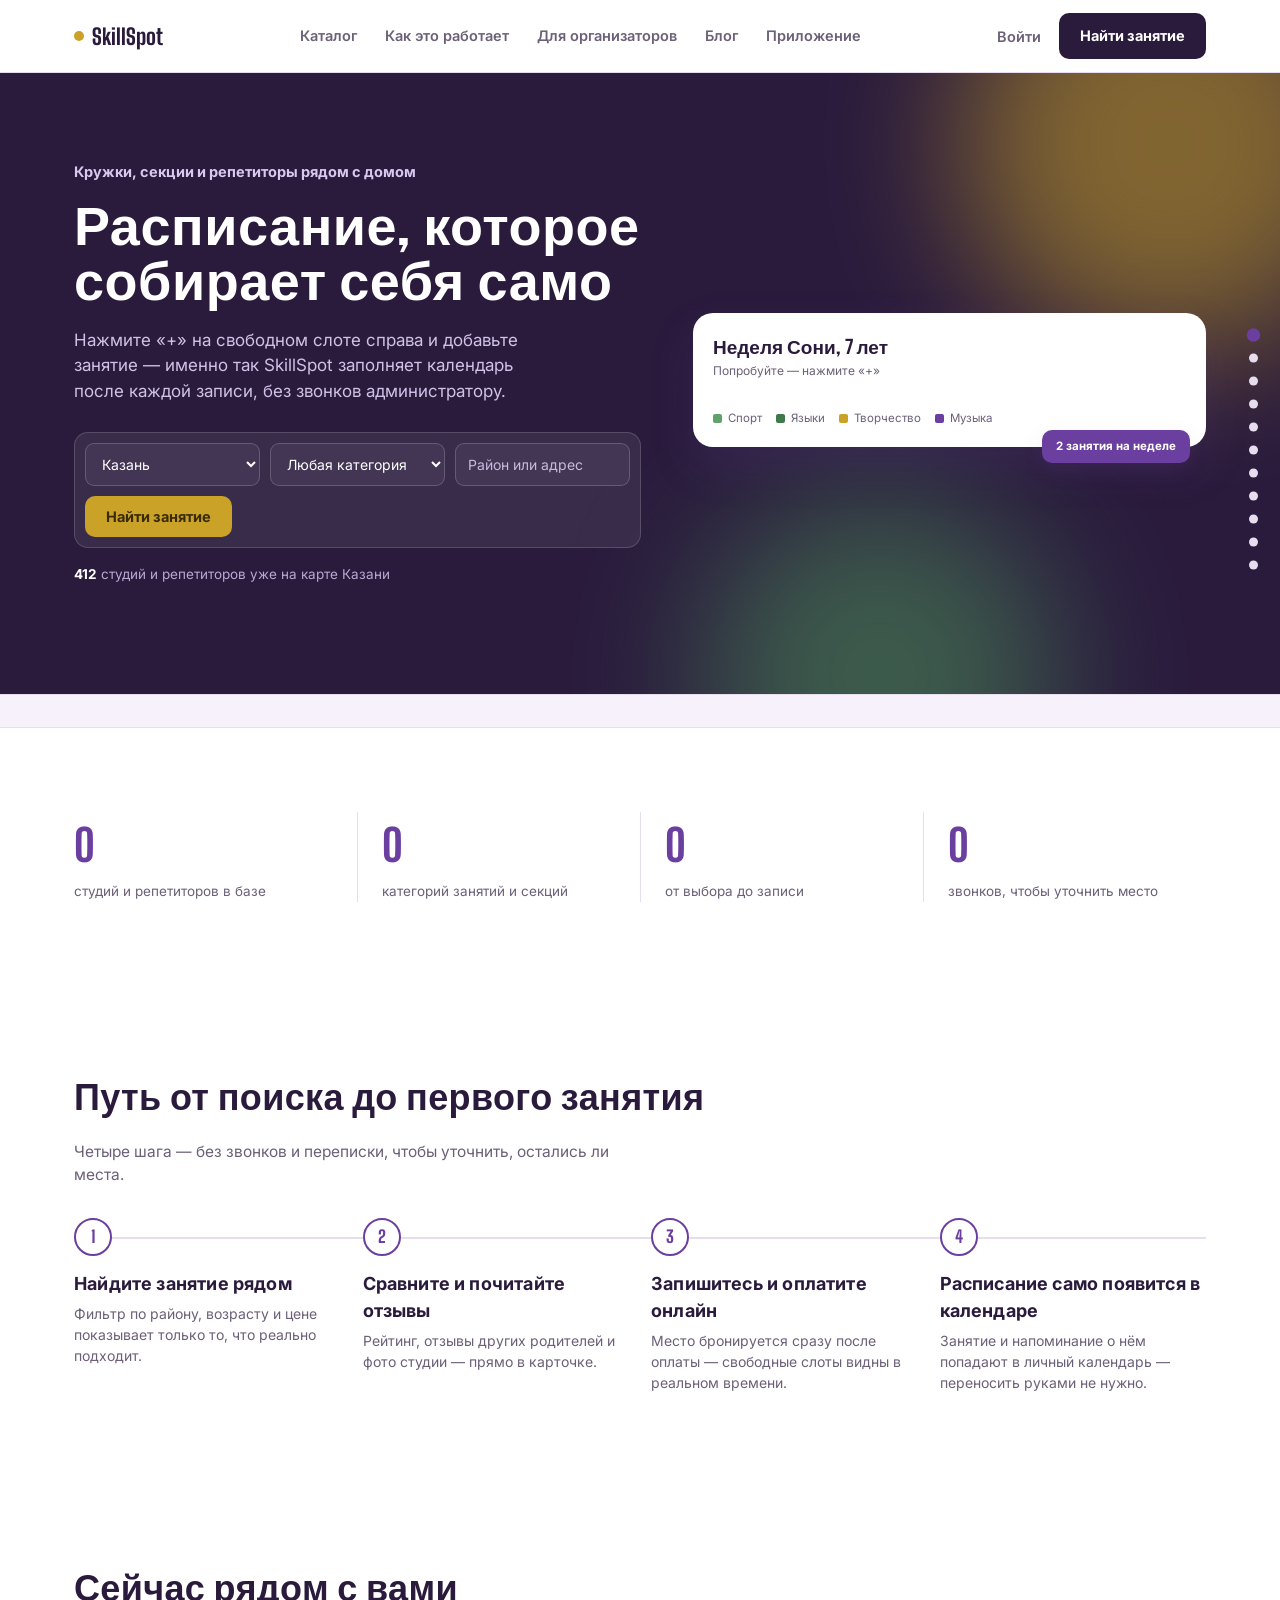
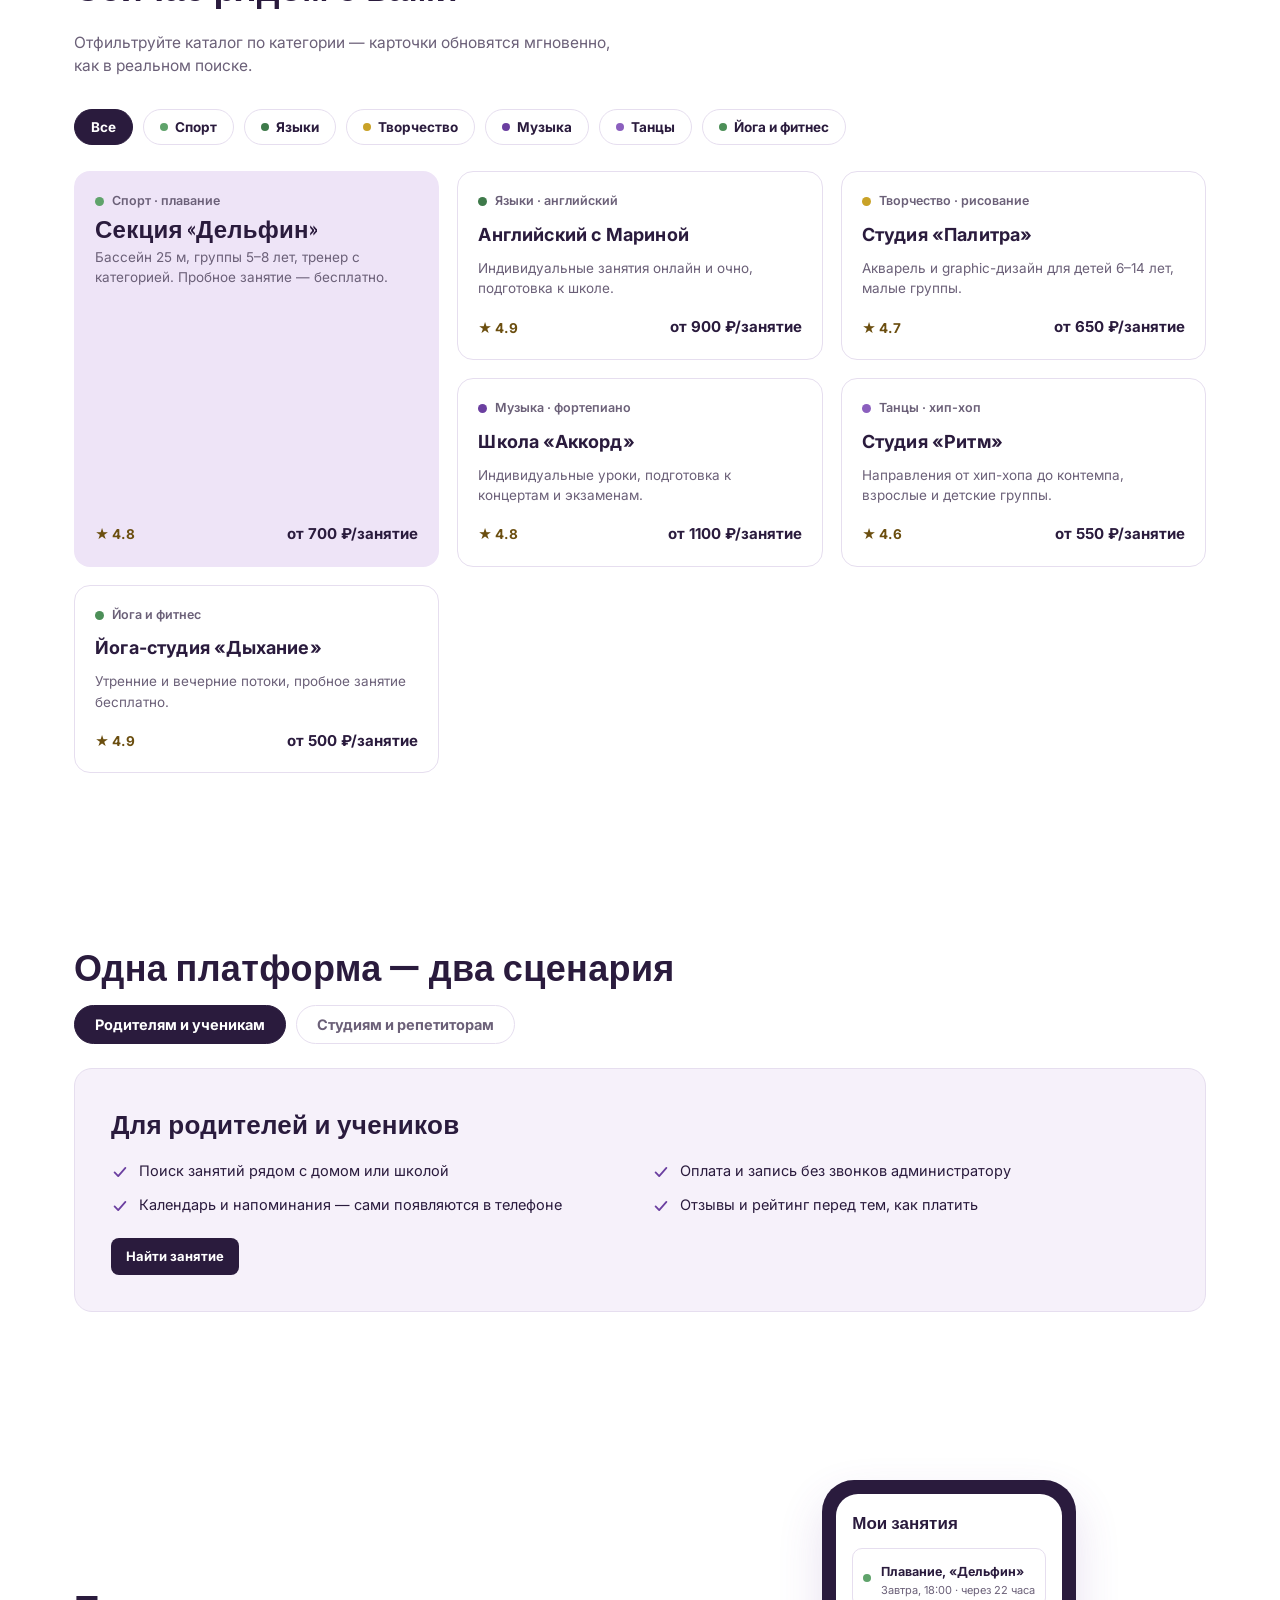
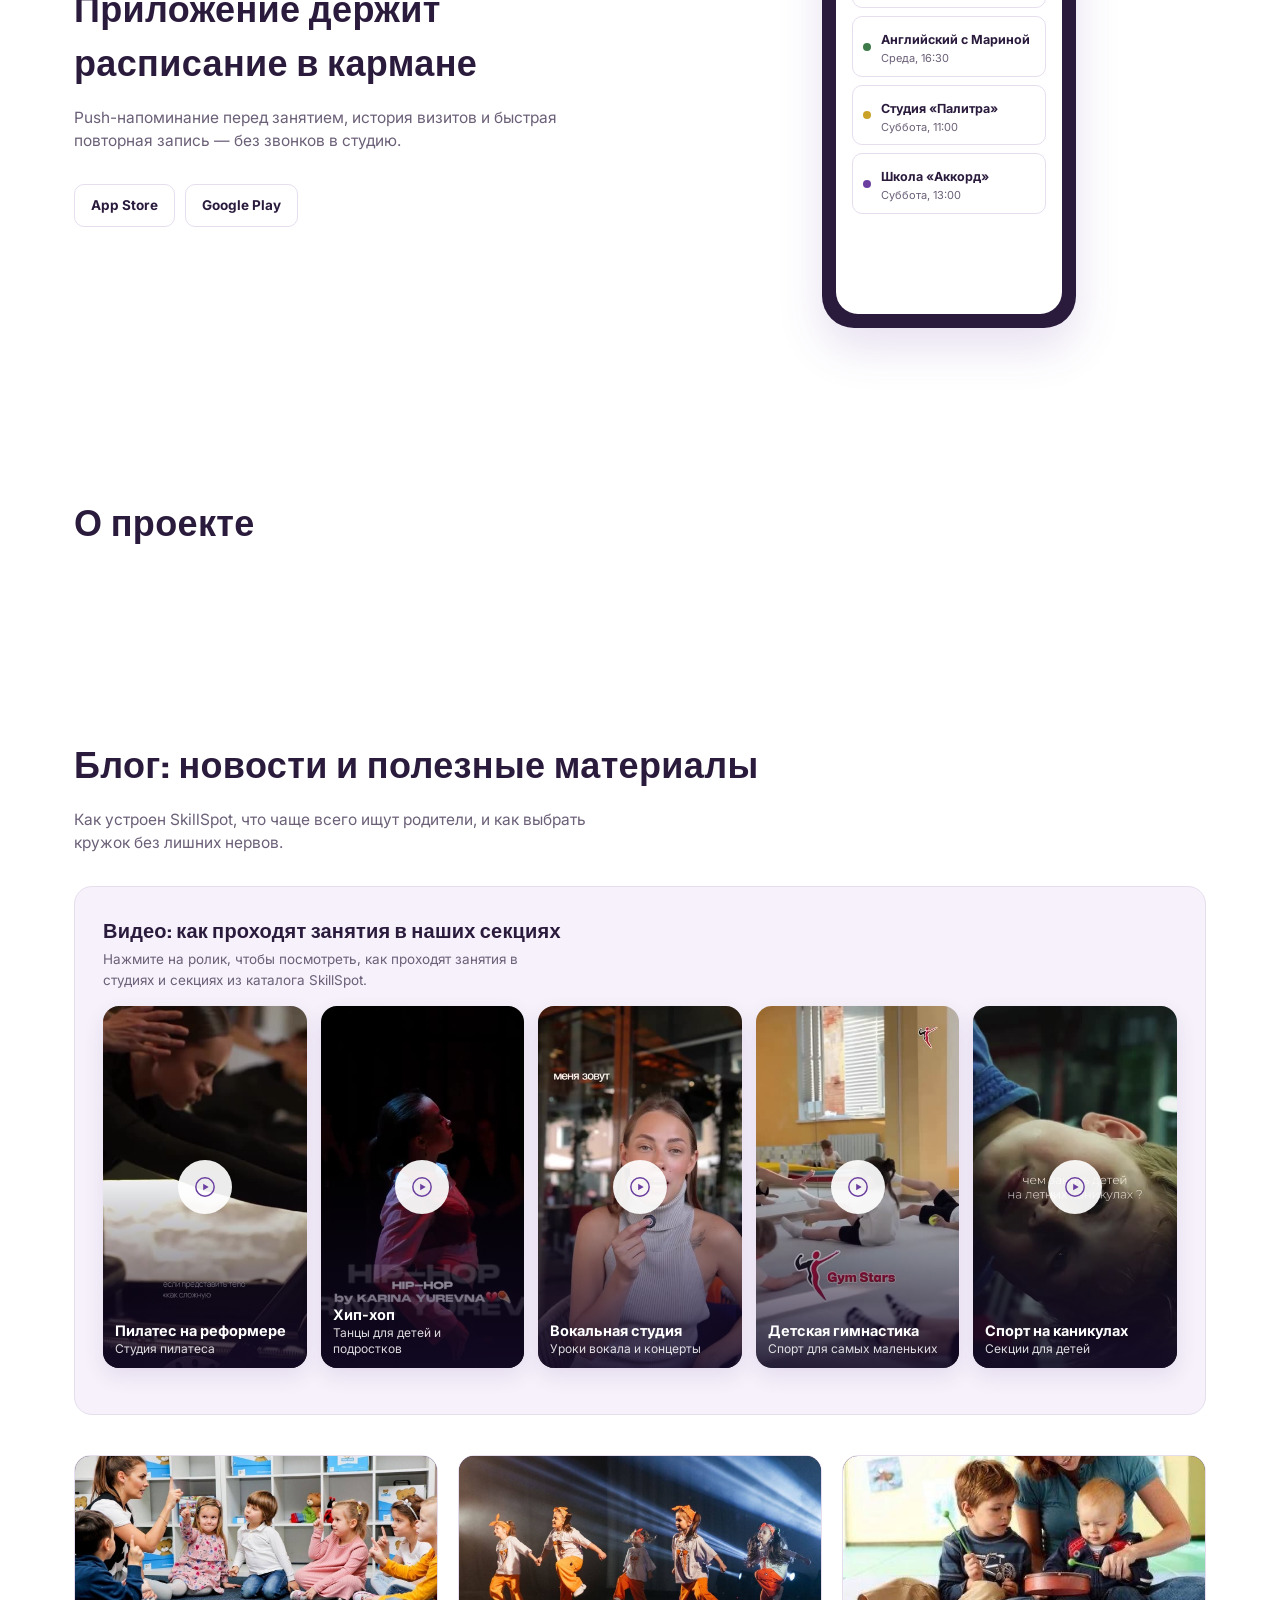
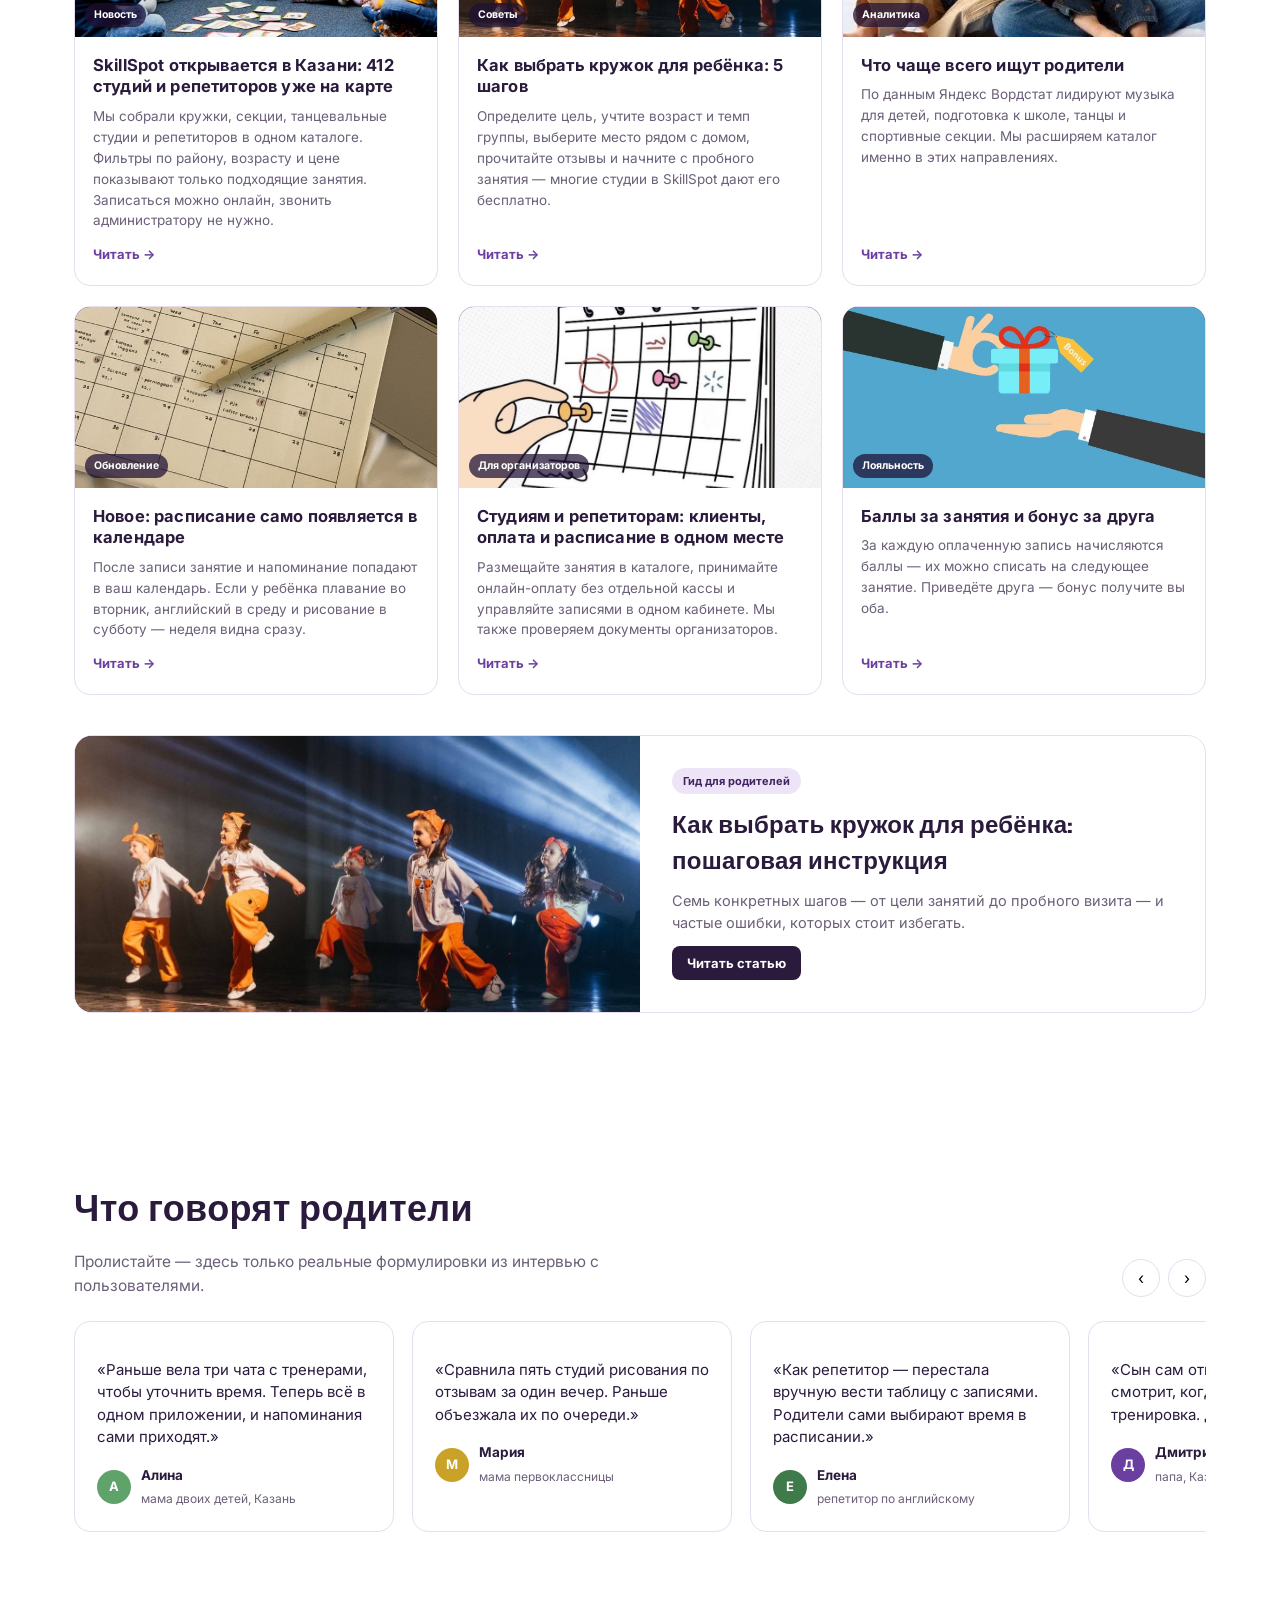
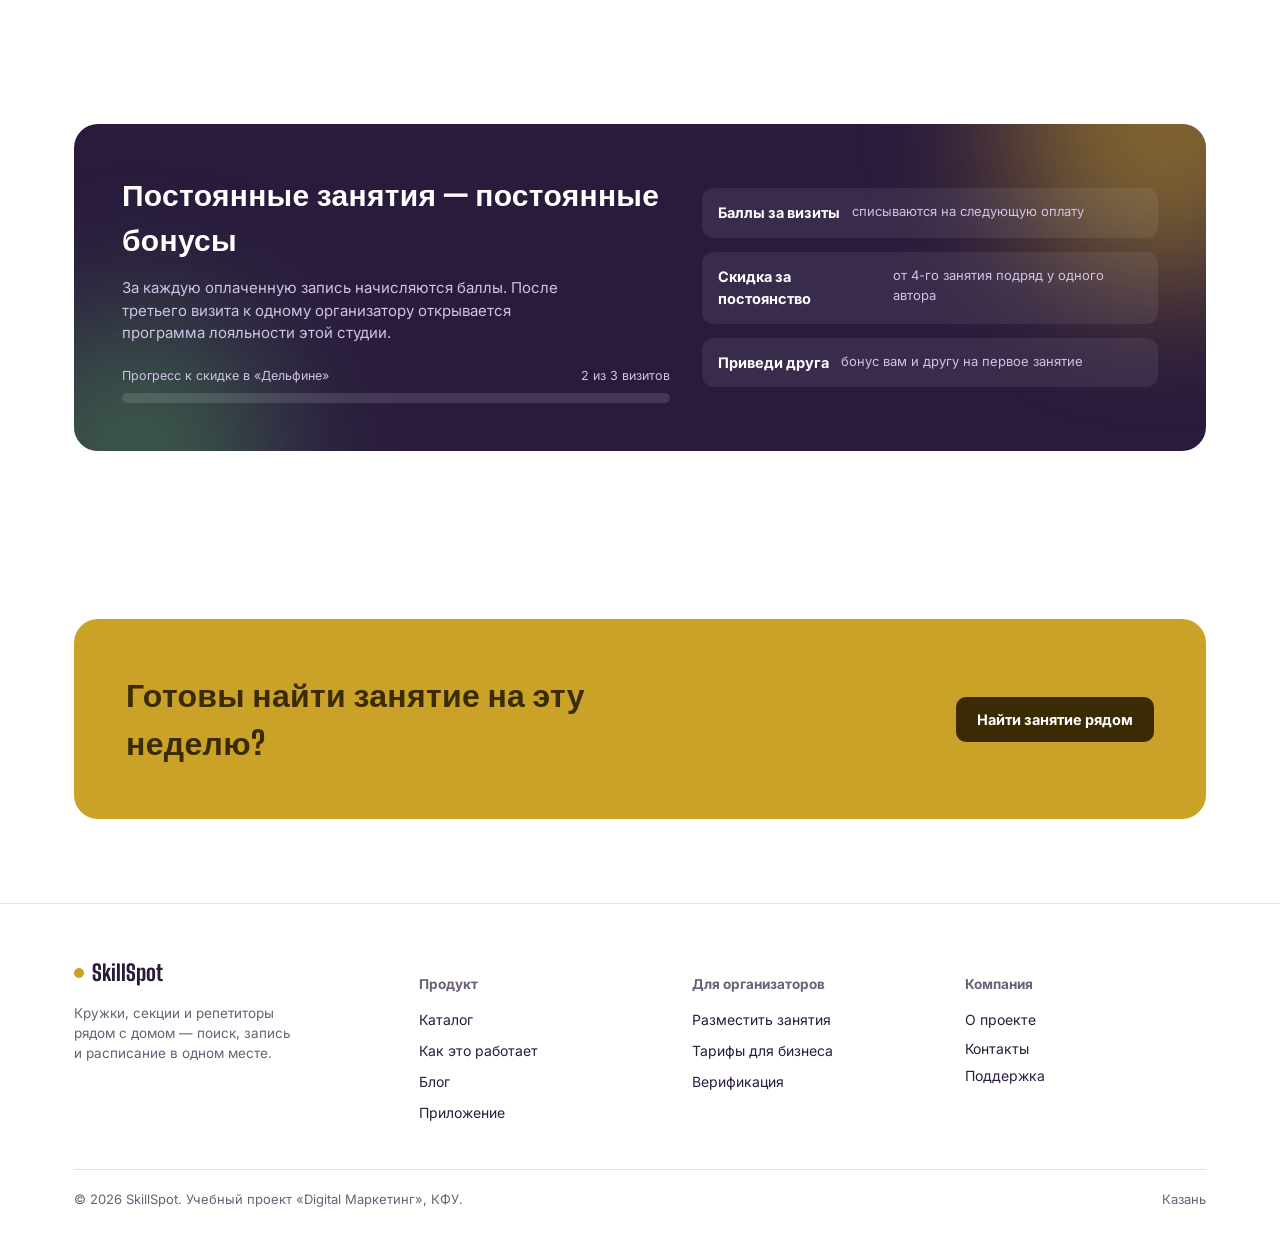
==== commit f8a63473: "Add files via upload" ====
--- a/index.html
+++ b/index.html
@@ -1029,28 +1029,6 @@
   </section>
 
   <!-- REVIEWS -->
-  <!-- PRESENTATION -->
-  <section id="presentation">
-    <div class="wrap">
-      <h2 class="section-title">Презентация проекта</h2>
-      <p class="section-lead">Короткий обзор SkillSpot: проблема, решение, путь клиента и сайт. Листайте здесь или скачайте файл.</p>
-      <div class="deck">
-        <div class="deck-stage" id="deckStage">
-          <img src="presentation/p-1.jpg" alt="Слайд 1" class="on"><img src="presentation/p-2.jpg" alt="Слайд 2" loading="lazy"><img src="presentation/p-3.jpg" alt="Слайд 3" loading="lazy"><img src="presentation/p-4.jpg" alt="Слайд 4" loading="lazy"><img src="presentation/p-5.jpg" alt="Слайд 5" loading="lazy"><img src="presentation/p-6.jpg" alt="Слайд 6" loading="lazy"><img src="presentation/p-7.jpg" alt="Слайд 7" loading="lazy">
-          <button type="button" class="deck-nav prev" id="deckPrev" aria-label="Предыдущий слайд">‹</button>
-          <button type="button" class="deck-nav next" id="deckNext" aria-label="Следующий слайд">›</button>
-        </div>
-        <div class="deck-bar">
-          <div class="deck-thumbs" id="deckThumbs"><button type="button" data-i="0" aria-label="Слайд 1" class="on"><img src="presentation/p-1.jpg" alt=""></button><button type="button" data-i="1" aria-label="Слайд 2"><img src="presentation/p-2.jpg" alt=""></button><button type="button" data-i="2" aria-label="Слайд 3"><img src="presentation/p-3.jpg" alt=""></button><button type="button" data-i="3" aria-label="Слайд 4"><img src="presentation/p-4.jpg" alt=""></button><button type="button" data-i="4" aria-label="Слайд 5"><img src="presentation/p-5.jpg" alt=""></button><button type="button" data-i="5" aria-label="Слайд 6"><img src="presentation/p-6.jpg" alt=""></button><button type="button" data-i="6" aria-label="Слайд 7"><img src="presentation/p-7.jpg" alt=""></button></div>
-          <div class="deck-actions">
-            <span class="deck-count" id="deckCount">1 / 7</span>
-            <a class="btn btn-outline btn-sm" href="presentation/SkillSpot_presentation.pdf" target="_blank" rel="noopener">Открыть PDF</a>
-            <a class="btn btn-mustard btn-sm" href="presentation/SkillSpot_presentation.pptx" download>Скачать PowerPoint</a>
-          </div>
-        </div>
-      </div>
-    </div>
-  </section>
 
   <section id="reviews">
     <div class="wrap">
@@ -1356,7 +1334,7 @@
   function chip(name, key){
     var s = document.createElement('span');
     s.className = 'm-chip';
-    s.innerHTML = '<span class="dot" style="background:var(--'+key+')"></span>'+name;
+    s.innerHTML = '<span class="dot" style="background:var(--'+key+')"></span>'+name;а
     return s;
   }
   [0,1].forEach(function(){
@@ -1749,28 +1727,6 @@
     });
   });
 
-  /* presentation slider */
-  (function(){
-    var imgs = document.querySelectorAll('#deckStage img'), th = document.querySelectorAll('#deckThumbs button'), cur = 0, n = imgs.length, timer;
-    function go(i){
-      cur = (i + n) % n;
-      imgs.forEach(function(im,k){ im.classList.toggle('on', k===cur); });
-      th.forEach(function(t,k){ t.classList.toggle('on', k===cur); });
-      document.getElementById('deckCount').textContent = (cur+1) + ' / ' + n;
-    }
-    document.getElementById('deckPrev').addEventListener('click', function(){ go(cur-1); });
-    document.getElementById('deckNext').addEventListener('click', function(){ go(cur+1); });
-    th.forEach(function(t){ t.addEventListener('click', function(){ go(+t.getAttribute('data-i')); }); });
-    var stage = document.getElementById('deckStage'), x0=null;
-    stage.addEventListener('touchstart', function(e){ x0 = e.touches[0].clientX; }, {passive:true});
-    stage.addEventListener('touchend', function(e){ if(x0===null) return; var d = e.changedTouches[0].clientX - x0; if(Math.abs(d)>40) go(cur + (d<0?1:-1)); x0=null; });
-    document.addEventListener('keydown', function(e){
-      var r = stage.getBoundingClientRect();
-      if(r.top < innerHeight && r.bottom > 0 && !overlay.classList.contains('open') && !/INPUT|TEXTAREA/.test((document.activeElement||{}).tagName||'')){
-        if(e.key==='ArrowRight') go(cur+1); if(e.key==='ArrowLeft') go(cur-1);
-      }
-    });
-  })();
 
   /* all six blog posts open in the overlay */
   var POSTS = [{"tag": "Новость", "img": "lesson", "title": "SkillSpot открывается в Казани: 412 студий и репетиторов уже на карте", "body": ["Мы собрали кружки, секции, танцевальные студии и репетиторов Казани в одном каталоге. Раньше, чтобы найти подходящее занятие, родителям приходилось листать десятки сайтов, чатов и групп. Теперь всё находится в одном месте.", "<h2>Что внутри</h2><ul><li>Каталог из 412 студий, секций и репетиторов на карте города.</li><li>12 категорий: спорт, танцы, музыка, творчество, языки, подготовка к школе, йога и фитнес и другие.</li><li>Фильтры по району, возрасту ребёнка и цене — показываются только подходящие занятия.</li></ul>", "<h2>Как записаться</h2><p>Выберите занятие, сравните отзывы и расписание и запишитесь онлайн. Звонить администратору не нужно, а свободные места видны сразу.</p>", "<p>Мы продолжаем добавлять новые студии — если вы организатор, разместить занятия можно в разделе «Для организаторов».</p>"]}, {"tag": "Советы", "img": "dance", "title": "Как выбрать кружок для ребёнка: 5 шагов", "body": ["Кружков много, и легко выбрать то, что не подойдёт по возрасту, расписанию или характеру. Короткая версия нашего гида — пять шагов.", "<h2>1. Определите цель</h2><p>Здоровье, творчество, подготовка к школе, новые друзья или конкретный навык — от цели зависит направление.</p>", "<h2>2. Учтите возраст и темп группы</h2><p>Занятия для дошкольников строятся вокруг игры, у школьников они более структурированные. Уточните возрастной диапазон группы.</p>", "<h2>3. Выберите место рядом с домом</h2><p>Дорога и спешка быстро отбивают желание ходить. Сверяйте расписание с учёбой и другими занятиями.</p>", "<h2>4. Прочитайте отзывы</h2><p>Рейтинг и отзывы других родителей показывают то, что не написано на сайте студии.</p>", "<h2>5. Начните с пробного занятия</h2><p>Пробное снимает большую часть сомнений. Многие студии в SkillSpot предлагают первое занятие бесплатно.</p>", "<p>Полная пошаговая инструкция на семь шагов — в разделе блога «Гид для родителей».</p>"]}, {"tag": "Аналитика", "img": "music", "title": "Что чаще всего ищут родители", "body": ["По данным Яндекс Вордстат, среди запросов родителей лидируют музыка для детей, подготовка к школе, танцы и спортивные секции.", "<h2>Что это значит для каталога</h2><ul><li>Музыкальные занятия и вокал — одно из самых востребованных направлений.</li><li>Подготовка к школе стабильно ищут перед началом учебного года.</li><li>Танцы и спортивные секции пользуются спросом круглый год.</li></ul>", "<h2>Что мы делаем</h2><p>Мы расширяем каталог именно в этих направлениях и добавляем больше студий с пробными занятиями, чтобы родителям было из чего выбирать.</p>"]}, {"tag": "Обновление", "img": "planner", "title": "Новое: расписание само появляется в календаре", "body": ["После записи занятие и напоминание о нём попадают в ваш личный календарь. Больше не нужно вручную переписывать время в заметки и переносить его между чатами.", "<h2>Как это выглядит</h2><p>Если у ребёнка плавание во вторник, английский в среду и рисование в субботу — вся неделя видна сразу, с напоминаниями перед каждым занятием.</p>", "<h2>Что ещё</h2><ul><li>История визитов и быстрая повторная запись.</li><li>Свободные слоты видны в реальном времени.</li><li>Расписание можно открыть в приложении SkillSpot.</li></ul>"]}, {"tag": "Для организаторов", "img": "calendar", "title": "Студиям и репетиторам: клиенты, оплата и расписание в одном месте", "body": ["Разместите занятия в каталоге SkillSpot и получайте записи от родителей, которые уже ищут кружки рядом с домом.", "<h2>Что вы получаете</h2><ul><li>Поток новых клиентов из каталога и поиска.</li><li>Приём онлайн-оплаты без отдельной кассы.</li><li>Управление расписанием и записями в одном кабинете.</li><li>Карточку с отзывами, которая повышает доверие новых клиентов.</li></ul>", "<h2>Доверие родителей</h2><p>Мы проверяем документы организаторов — родители видят, что студия прошла проверку.</p>", "<p>Чтобы подключиться, нажмите кнопку ниже и оставьте заявку.</p>"], "cta": "org"}, {"tag": "Лояльность", "img": "bonus", "title": "Баллы за занятия и бонус за друга", "body": ["За каждую оплаченную запись начисляются баллы — их можно списать на следующее занятие.", "<h2>Как это работает</h2><ul><li>Записываетесь и оплачиваете занятие — получаете баллы.</li><li>Накопленные баллы списываются при следующей записи.</li><li>Чем больше занимаетесь, тем выше уровень программы лояльности.</li></ul>", "<h2>Приведите друга</h2><p>Если друг запишется по вашей рекомендации, бонус получите вы оба.</p>"]}];
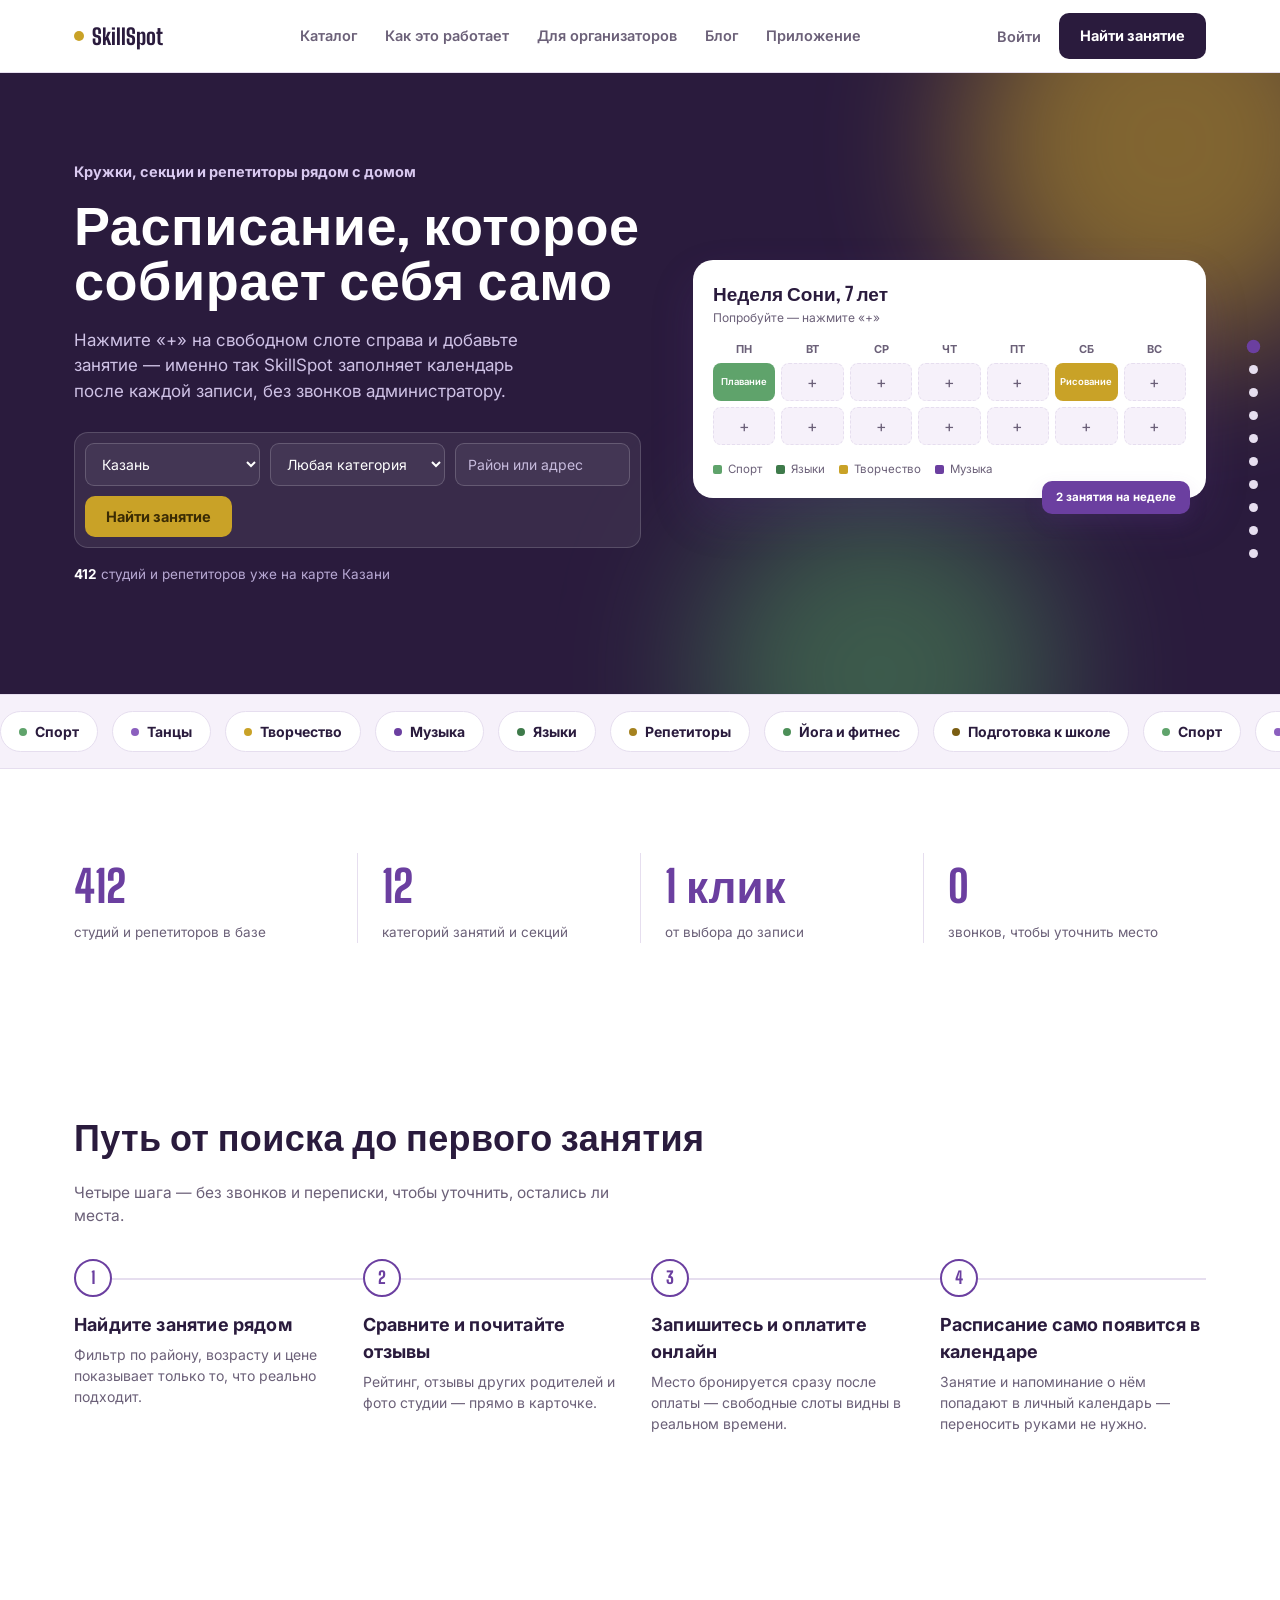
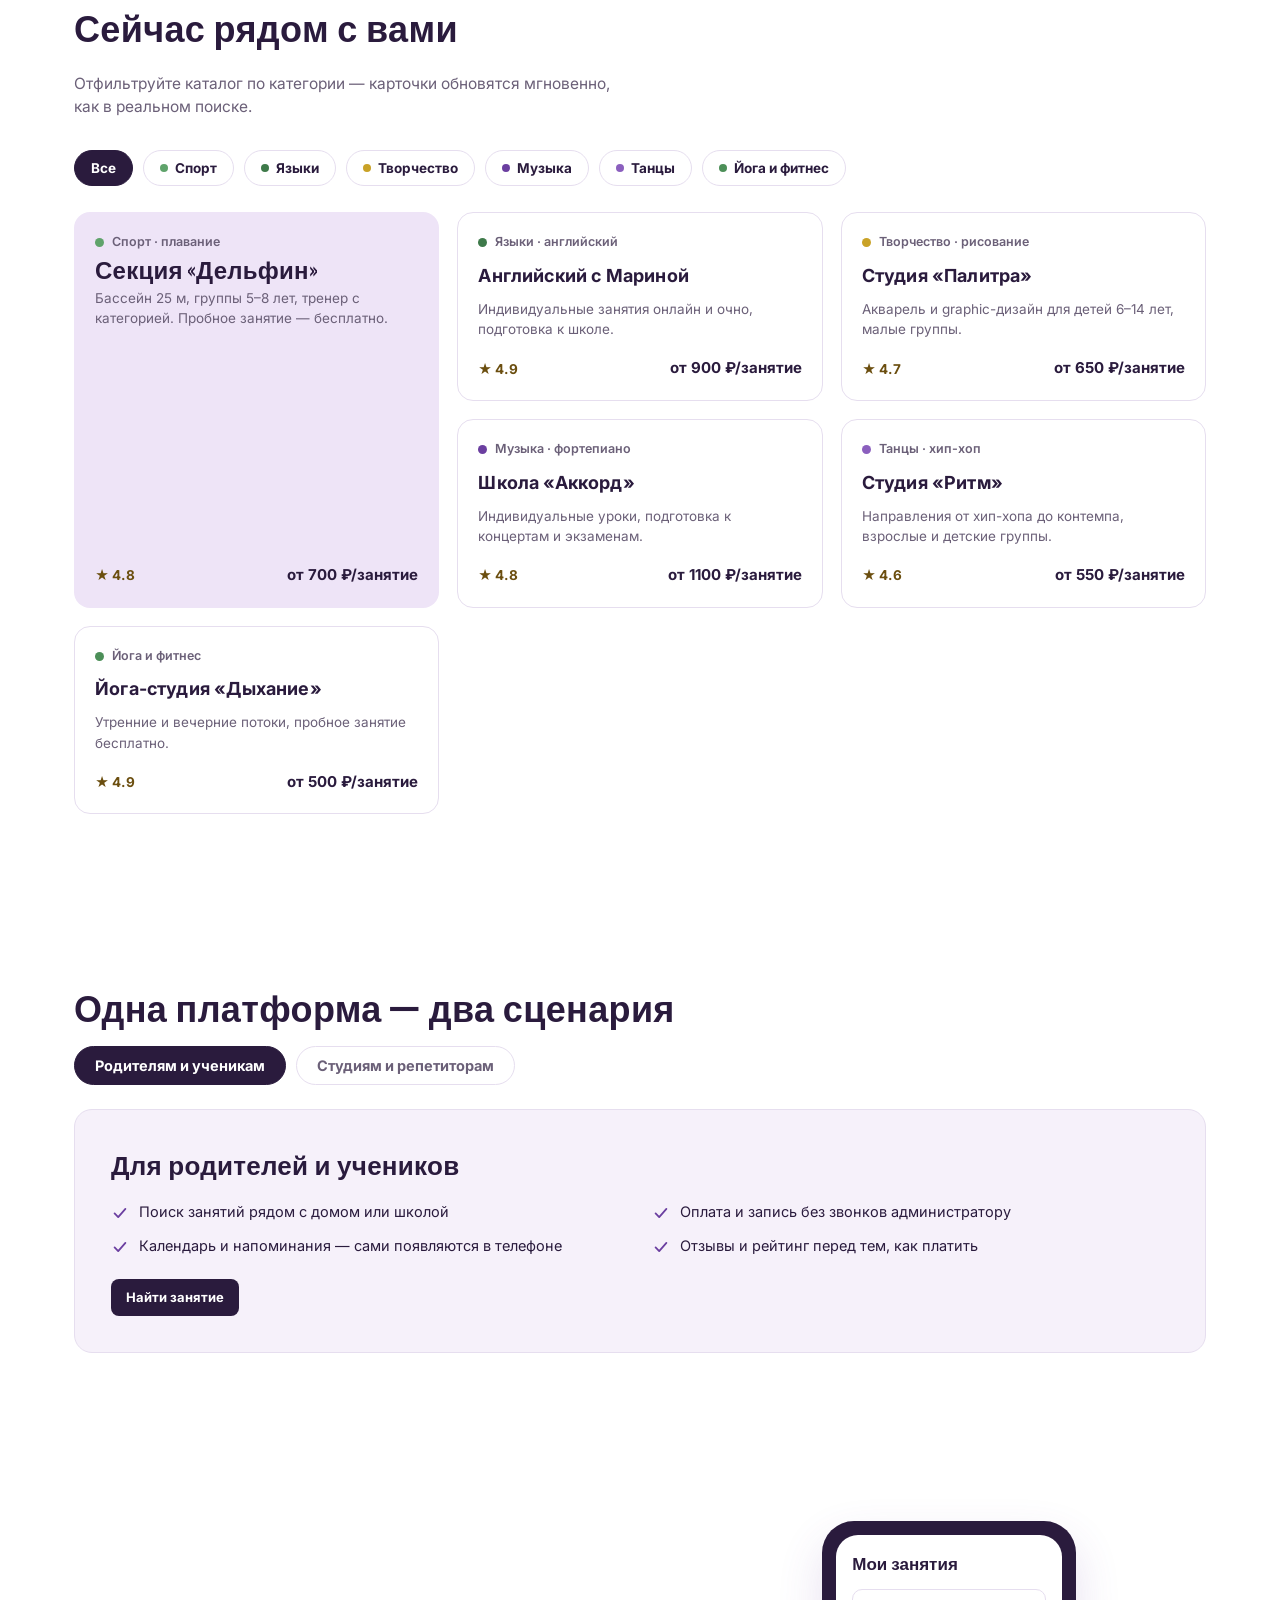
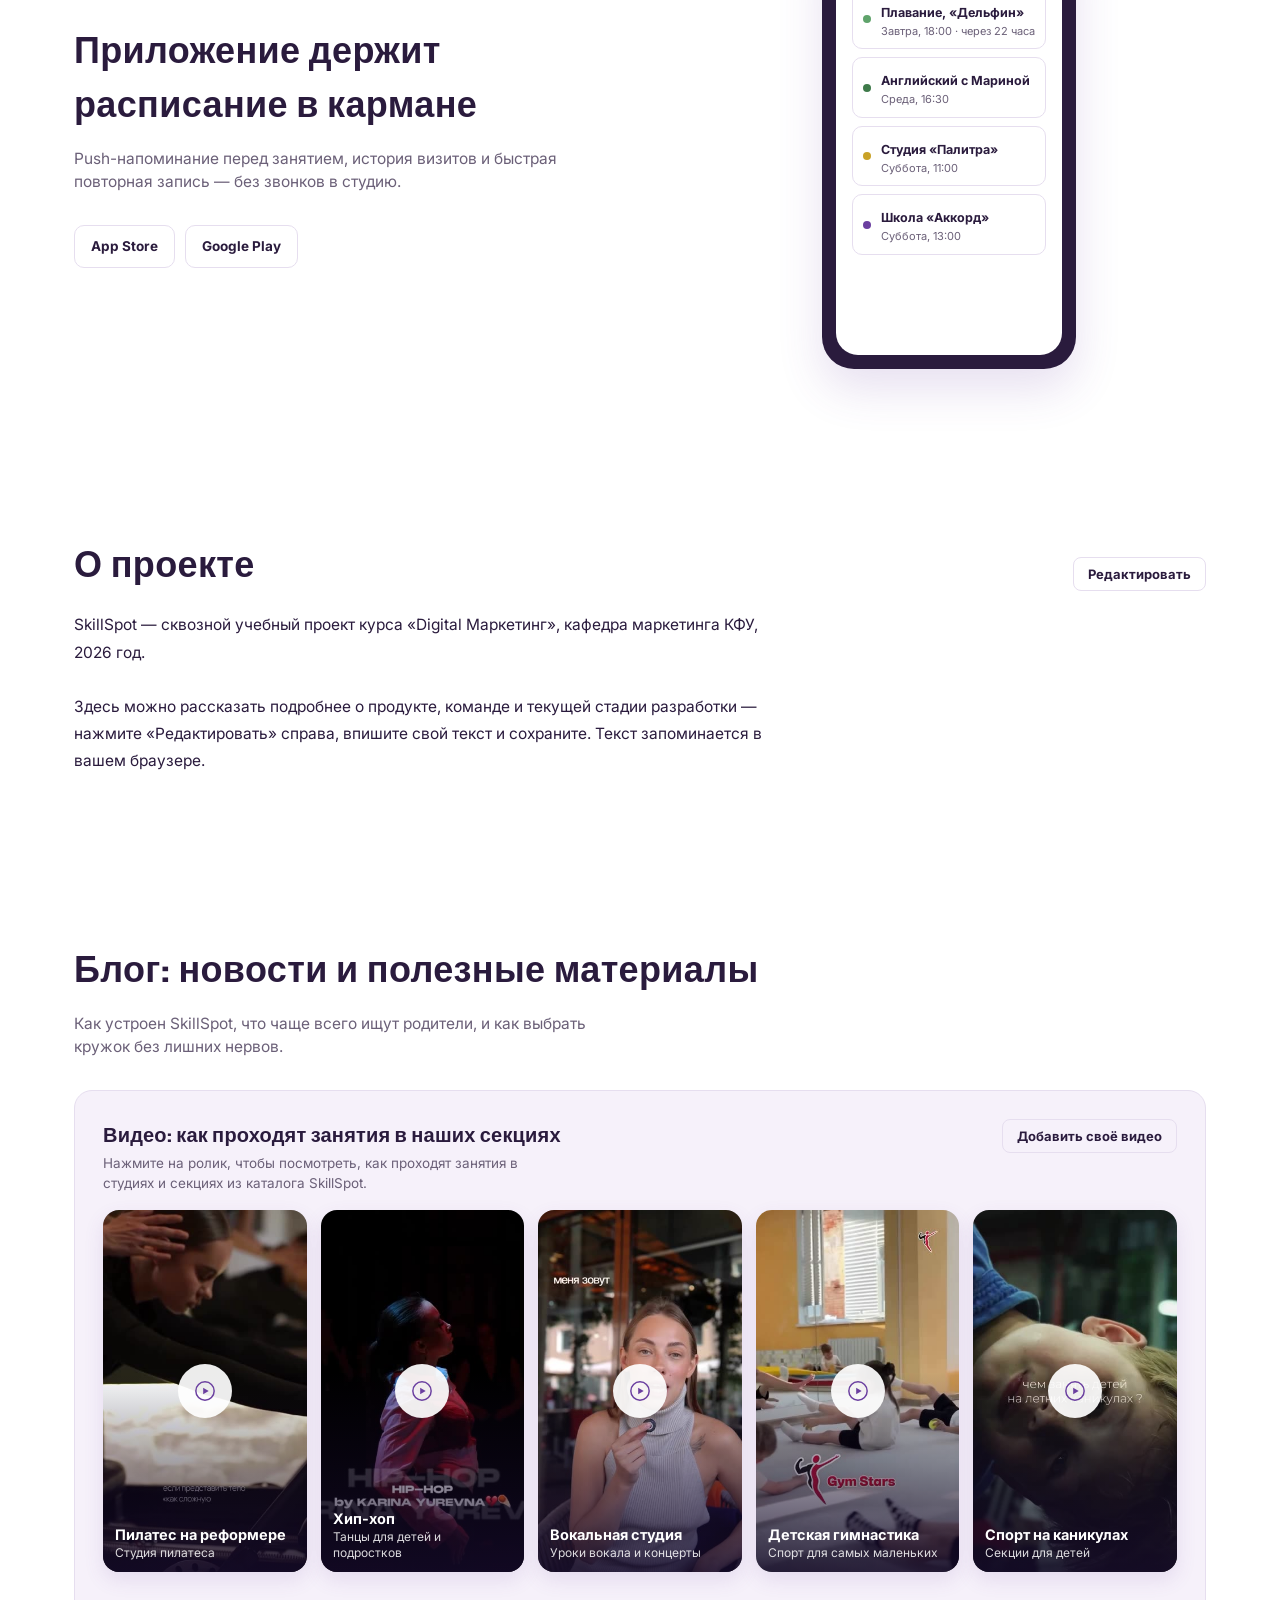
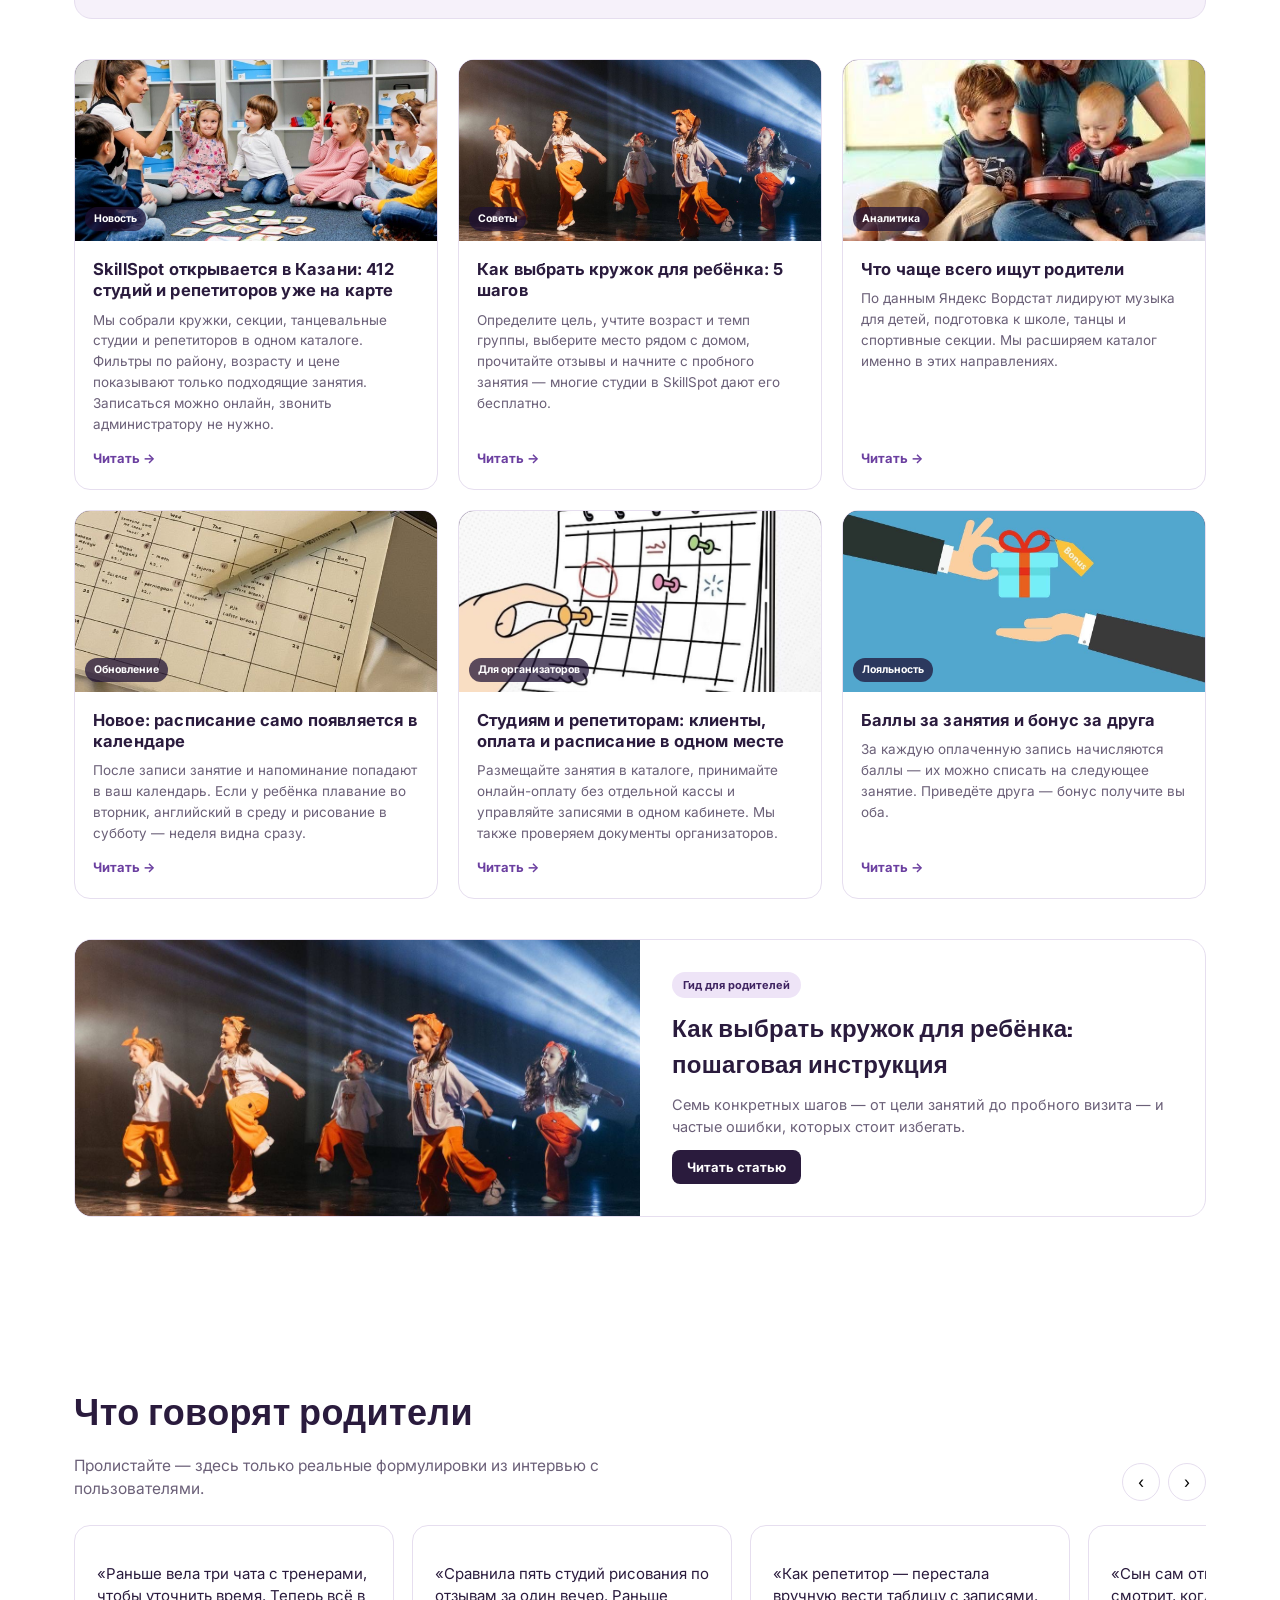
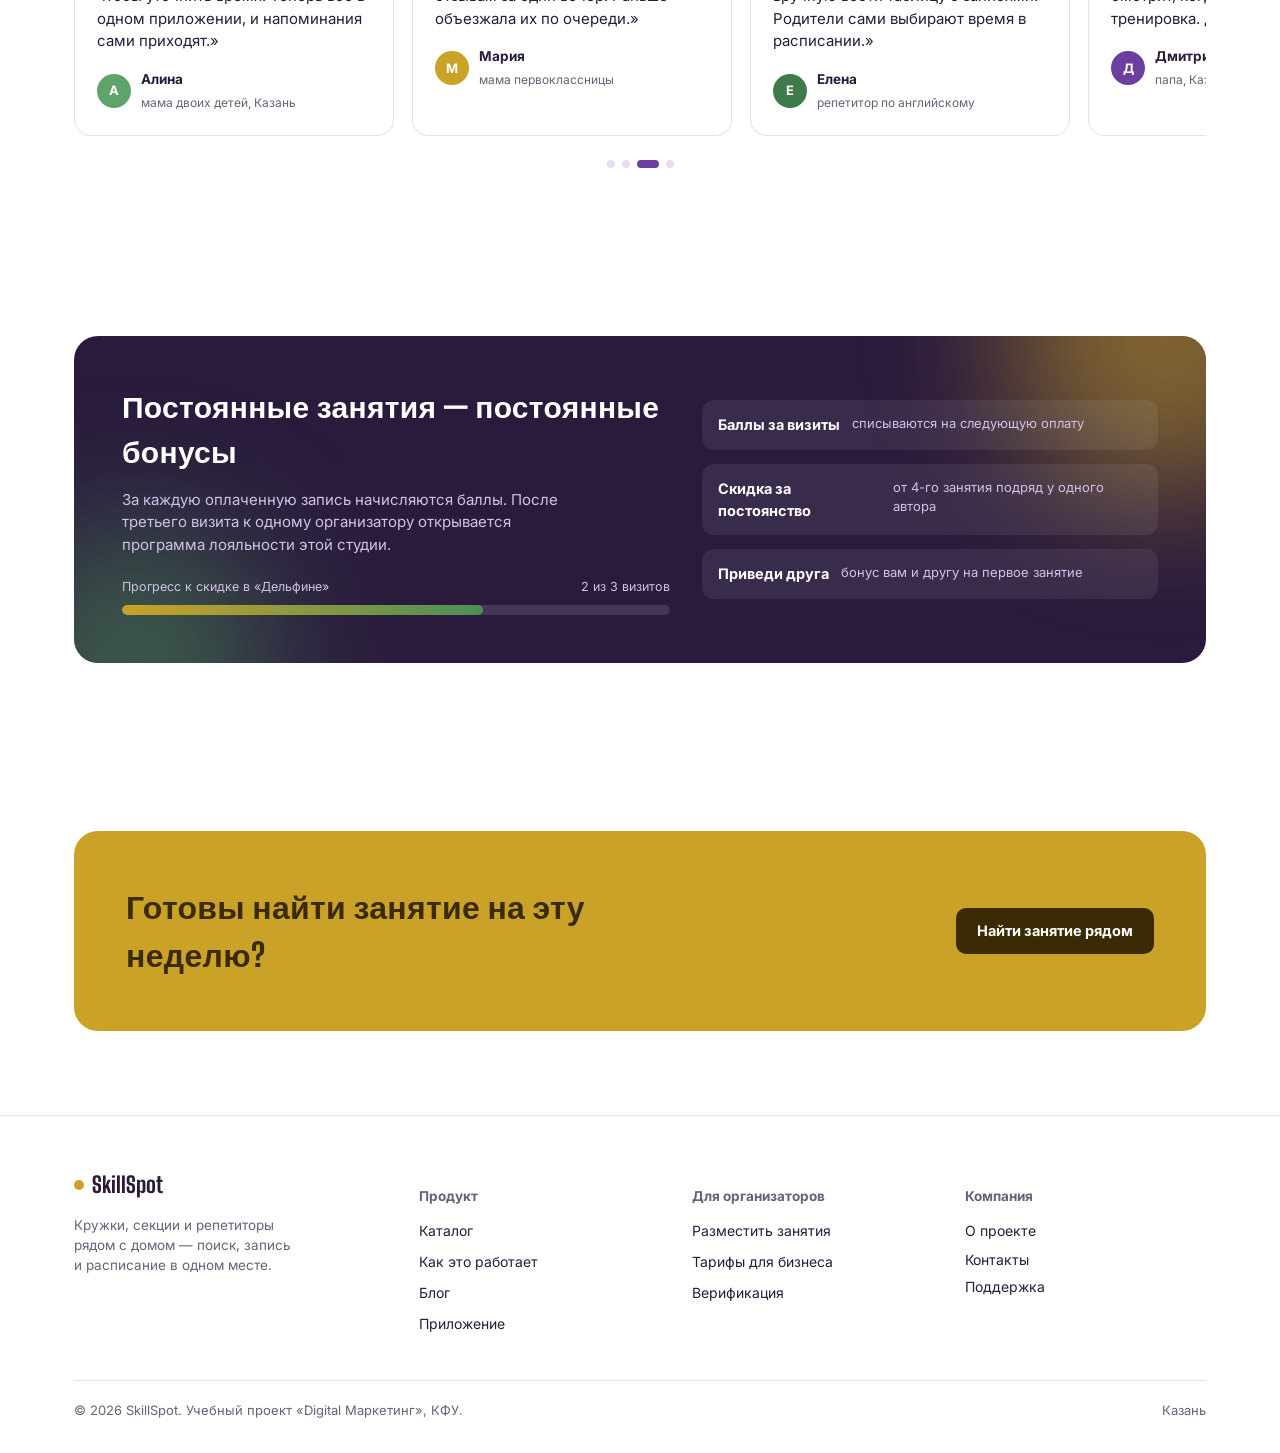
==== commit 081224d3: "Update index.html" ====
--- a/index.html
+++ b/index.html
@@ -670,7 +670,6 @@
   <a href="#app" data-rail aria-label="Приложение"></a>
   <a href="#content-block" data-rail aria-label="О проекте"></a>
   <a href="#blog" data-rail aria-label="Блог"></a>
-  <a href="#presentation" data-rail aria-label="Презентация"></a>
   <a href="#reviews" data-rail aria-label="Отзывы"></a>
   <a href="#loyalty" data-rail aria-label="Лояльность"></a>
 </nav>
@@ -1334,7 +1333,7 @@
   function chip(name, key){
     var s = document.createElement('span');
     s.className = 'm-chip';
-    s.innerHTML = '<span class="dot" style="background:var(--'+key+')"></span>'+name;а
+    s.innerHTML = '<span class="dot" style="background:var(--'+key+')"></span>'+name;
     return s;
   }
   [0,1].forEach(function(){
@@ -1727,6 +1726,28 @@
     });
   });
 
+  /* presentation slider */
+  (function(){
+    var imgs = document.querySelectorAll('#deckStage img'), th = document.querySelectorAll('#deckThumbs button'), cur = 0, n = imgs.length, timer;
+    function go(i){
+      cur = (i + n) % n;
+      imgs.forEach(function(im,k){ im.classList.toggle('on', k===cur); });
+      th.forEach(function(t,k){ t.classList.toggle('on', k===cur); });
+      document.getElementById('deckCount').textContent = (cur+1) + ' / ' + n;
+    }
+    document.getElementById('deckPrev').addEventListener('click', function(){ go(cur-1); });
+    document.getElementById('deckNext').addEventListener('click', function(){ go(cur+1); });
+    th.forEach(function(t){ t.addEventListener('click', function(){ go(+t.getAttribute('data-i')); }); });
+    var stage = document.getElementById('deckStage'), x0=null;
+    stage.addEventListener('touchstart', function(e){ x0 = e.touches[0].clientX; }, {passive:true});
+    stage.addEventListener('touchend', function(e){ if(x0===null) return; var d = e.changedTouches[0].clientX - x0; if(Math.abs(d)>40) go(cur + (d<0?1:-1)); x0=null; });
+    document.addEventListener('keydown', function(e){
+      var r = stage.getBoundingClientRect();
+      if(r.top < innerHeight && r.bottom > 0 && !overlay.classList.contains('open') && !/INPUT|TEXTAREA/.test((document.activeElement||{}).tagName||'')){
+        if(e.key==='ArrowRight') go(cur+1); if(e.key==='ArrowLeft') go(cur-1);
+      }
+    });
+  })();
 
   /* all six blog posts open in the overlay */
   var POSTS = [{"tag": "Новость", "img": "lesson", "title": "SkillSpot открывается в Казани: 412 студий и репетиторов уже на карте", "body": ["Мы собрали кружки, секции, танцевальные студии и репетиторов Казани в одном каталоге. Раньше, чтобы найти подходящее занятие, родителям приходилось листать десятки сайтов, чатов и групп. Теперь всё находится в одном месте.", "<h2>Что внутри</h2><ul><li>Каталог из 412 студий, секций и репетиторов на карте города.</li><li>12 категорий: спорт, танцы, музыка, творчество, языки, подготовка к школе, йога и фитнес и другие.</li><li>Фильтры по району, возрасту ребёнка и цене — показываются только подходящие занятия.</li></ul>", "<h2>Как записаться</h2><p>Выберите занятие, сравните отзывы и расписание и запишитесь онлайн. Звонить администратору не нужно, а свободные места видны сразу.</p>", "<p>Мы продолжаем добавлять новые студии — если вы организатор, разместить занятия можно в разделе «Для организаторов».</p>"]}, {"tag": "Советы", "img": "dance", "title": "Как выбрать кружок для ребёнка: 5 шагов", "body": ["Кружков много, и легко выбрать то, что не подойдёт по возрасту, расписанию или характеру. Короткая версия нашего гида — пять шагов.", "<h2>1. Определите цель</h2><p>Здоровье, творчество, подготовка к школе, новые друзья или конкретный навык — от цели зависит направление.</p>", "<h2>2. Учтите возраст и темп группы</h2><p>Занятия для дошкольников строятся вокруг игры, у школьников они более структурированные. Уточните возрастной диапазон группы.</p>", "<h2>3. Выберите место рядом с домом</h2><p>Дорога и спешка быстро отбивают желание ходить. Сверяйте расписание с учёбой и другими занятиями.</p>", "<h2>4. Прочитайте отзывы</h2><p>Рейтинг и отзывы других родителей показывают то, что не написано на сайте студии.</p>", "<h2>5. Начните с пробного занятия</h2><p>Пробное снимает большую часть сомнений. Многие студии в SkillSpot предлагают первое занятие бесплатно.</p>", "<p>Полная пошаговая инструкция на семь шагов — в разделе блога «Гид для родителей».</p>"]}, {"tag": "Аналитика", "img": "music", "title": "Что чаще всего ищут родители", "body": ["По данным Яндекс Вордстат, среди запросов родителей лидируют музыка для детей, подготовка к школе, танцы и спортивные секции.", "<h2>Что это значит для каталога</h2><ul><li>Музыкальные занятия и вокал — одно из самых востребованных направлений.</li><li>Подготовка к школе стабильно ищут перед началом учебного года.</li><li>Танцы и спортивные секции пользуются спросом круглый год.</li></ul>", "<h2>Что мы делаем</h2><p>Мы расширяем каталог именно в этих направлениях и добавляем больше студий с пробными занятиями, чтобы родителям было из чего выбирать.</p>"]}, {"tag": "Обновление", "img": "planner", "title": "Новое: расписание само появляется в календаре", "body": ["После записи занятие и напоминание о нём попадают в ваш личный календарь. Больше не нужно вручную переписывать время в заметки и переносить его между чатами.", "<h2>Как это выглядит</h2><p>Если у ребёнка плавание во вторник, английский в среду и рисование в субботу — вся неделя видна сразу, с напоминаниями перед каждым занятием.</p>", "<h2>Что ещё</h2><ul><li>История визитов и быстрая повторная запись.</li><li>Свободные слоты видны в реальном времени.</li><li>Расписание можно открыть в приложении SkillSpot.</li></ul>"]}, {"tag": "Для организаторов", "img": "calendar", "title": "Студиям и репетиторам: клиенты, оплата и расписание в одном месте", "body": ["Разместите занятия в каталоге SkillSpot и получайте записи от родителей, которые уже ищут кружки рядом с домом.", "<h2>Что вы получаете</h2><ul><li>Поток новых клиентов из каталога и поиска.</li><li>Приём онлайн-оплаты без отдельной кассы.</li><li>Управление расписанием и записями в одном кабинете.</li><li>Карточку с отзывами, которая повышает доверие новых клиентов.</li></ul>", "<h2>Доверие родителей</h2><p>Мы проверяем документы организаторов — родители видят, что студия прошла проверку.</p>", "<p>Чтобы подключиться, нажмите кнопку ниже и оставьте заявку.</p>"], "cta": "org"}, {"tag": "Лояльность", "img": "bonus", "title": "Баллы за занятия и бонус за друга", "body": ["За каждую оплаченную запись начисляются баллы — их можно списать на следующее занятие.", "<h2>Как это работает</h2><ul><li>Записываетесь и оплачиваете занятие — получаете баллы.</li><li>Накопленные баллы списываются при следующей записи.</li><li>Чем больше занимаетесь, тем выше уровень программы лояльности.</li></ul>", "<h2>Приведите друга</h2><p>Если друг запишется по вашей рекомендации, бонус получите вы оба.</p>"]}];
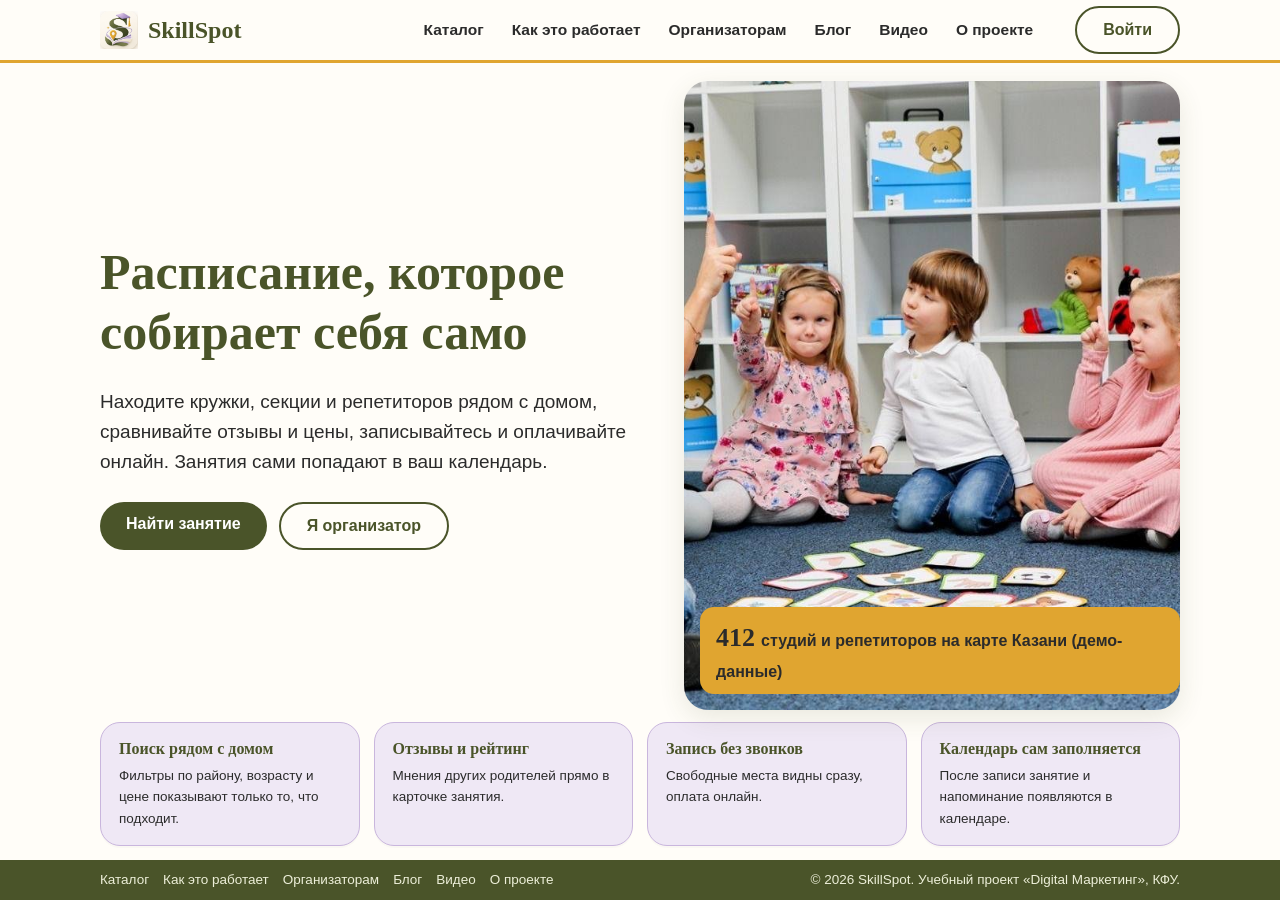
==== commit 922833c5: "multipage" ====
--- a/index.html
+++ b/index.html
@@ -1,1863 +1,19 @@
-<!DOCTYPE html>
+<!doctype html>
 <html lang="ru">
 <head>
-  <!-- Yandex.Metrika counter -->
-<script type="text/javascript">
-    (function(m,e,t,r,i,k,a){
-        m[i]=m[i]||function(){(m[i].a=m[i].a||[]).push(arguments)};
-        m[i].l=1*new Date();
-        for (var j = 0; j < document.scripts.length; j++) {if (document.scripts[j].src === r) { return; }}
-        k=e.createElement(t),a=e.getElementsByTagName(t)[0],k.async=1,k.src=r,a.parentNode.insertBefore(k,a)
-    })(window, document,'script','https://mc.yandex.ru/metrika/tag.js?id=113443850', 'ym');
-
-    ym(113443850, 'init', {ssr:true, webvisor:true, clickmap:true, ecommerce:"dataLayer", referrer: document.referrer, url: location.href, accurateTrackBounce:true, trackLinks:true});
-</script>
-<noscript><div><img src="https://mc.yandex.ru/watch/113443850" style="position:absolute; left:-9999px;" alt="" /></div></noscript>
-<!-- /Yandex.Metrika counter -->
-<meta charset="UTF-8">
-<meta name="viewport" content="width=device-width, initial-scale=1, viewport-fit=cover">
+<meta charset="utf-8">
+<meta name="viewport" content="width=device-width,initial-scale=1">
 <title>SkillSpot — кружки, секции и репетиторы рядом с домом в Казани</title>
-<meta name="description" content="SkillSpot — поиск и онлайн-запись на кружки, секции, танцы, репетиторов и детские студии в Казани. Сравнивайте цены и отзывы, записывайтесь и оплачивайте занятия онлайн, расписание само синхронизируется с календарём.">
-<meta name="keywords" content="кружки для детей, секции рядом с домом, репетиторы Казань, детские студии, запись на занятия онлайн, расписание кружков, дополнительное образование, SkillSpot">
-<meta name="author" content="SkillSpot">
-<meta name="robots" content="index, follow">
-<link rel="canonical" href="https://skillspot.ru/">
-
-<!-- Open Graph -->
-<meta property="og:type" content="website">
-<meta property="og:locale" content="ru_RU">
-<meta property="og:site_name" content="SkillSpot">
-<meta property="og:title" content="SkillSpot — кружки, секции и репетиторы рядом с домом">
-<meta property="og:description" content="Поиск, сравнение и онлайн-запись на кружки, секции и к репетиторам. Расписание само синхронизируется с календарём.">
-<meta property="og:url" content="https://skillspot.ru/">
-<meta name="twitter:card" content="summary">
-<meta name="twitter:title" content="SkillSpot — кружки, секции и репетиторы рядом с домом">
-<meta name="twitter:description" content="Поиск, сравнение и онлайн-запись на кружки, секции и к репетиторам в одном месте.">
-
-<link rel="preconnect" href="https://fonts.googleapis.com">
-<link rel="preconnect" href="https://fonts.gstatic.com" crossorigin>
-<link href="https://fonts.googleapis.com/css2?family=Big+Shoulders+Display:wght@600;700;800;900&family=Inter:wght@400;500;600;700&display=swap" rel="stylesheet">
-
-<!--
-  Яндекс.Вебмастер: подтверждение прав на сайт через meta-тег.
-  После регистрации сайта в Яндекс.Вебмастере вставьте сюда свой код подтверждения:
-  <meta name="yandex-verification" content="ВАШ_КОД_ПОДТВЕРЖДЕНИЯ" />
--->
-
-<script type="application/ld+json">
-{
-  "@context": "https://schema.org",
-  "@type": "Organization",
-  "name": "SkillSpot",
-  "url": "https://skillspot.ru/",
-  "description": "Онлайн-платформа для поиска и записи на кружки, секции и к репетиторам.",
-  "areaServed": "Казань",
-  "sameAs": []
-}
-</script>
-<style>
-  :root{
-    box-sizing:border-box;
-    padding-top:env(safe-area-inset-top,0px);
-    padding-bottom:env(safe-area-inset-bottom,0px);
-
-    --ink:#2A1B3D;
-    --paper:#FFFFFF;
-    --paper-2:#F6F1FA;
-    --sub:#6B6078;
-    --line:#E6DEEF;
-
-    --brand:#6B3FA0;
-    --brand-ink:#3F2461;
-    --brand-tint:#EEE4F7;
-
-    --mustard:#C9A227;
-    --mustard-ink:#6B4E0F;
-    --green:#4C8F58;
-    --green-ink:#254A2C;
-
-    --sport:#5FA36B;
-    --art:#C9A227;
-    --music:#6B3FA0;
-    --lang:#3E7A4A;
-    --tutor:#A5821F;
-    --dance:#8B5FBE;
-    --fitness:#4C8F58;
-    --school:#7A5D12;
-
-    --shadow: 0 20px 45px rgba(107,63,160,0.16);
-    --shadow-sm: 0 8px 20px rgba(107,63,160,0.12);
-  }
-  html{scroll-padding-top:76px; scroll-behavior:smooth;}
-  @media (prefers-reduced-motion: reduce){ html{scroll-behavior:auto;} }
-  *{box-sizing:border-box;}
-  ::selection{ background:var(--brand-tint); color:var(--brand-ink); }
-
-  @media (prefers-color-scheme: dark){
-    :root:not([data-theme="light"]){
-      --ink:#F1EEF7; --paper:#1E1730; --paper-2:#241B3A; --sub:#C7BBDD; --line:#3A2D55;
-      --brand-tint:#33254D;
-    }
-  }
-  :root[data-theme="dark"]{
-    --ink:#F1EEF7; --paper:#1E1730; --paper-2:#241B3A; --sub:#C7BBDD; --line:#3A2D55;
-    --brand-tint:#33254D;
-  }
-
-  body{
-    margin:0; background:var(--paper); color:var(--ink);
-    font-family:"Inter",-apple-system,BlinkMacSystemFont,"Segoe UI",Roboto,Arial,sans-serif;
-    -webkit-font-smoothing:antialiased;
-    font-size:16px; line-height:1.5;
-  }
-  h1,h2,h3{
-    font-family:"Big Shoulders Display","Arial Narrow",Arial,sans-serif;
-    font-weight:800; letter-spacing:0.01em; margin:0; color:var(--ink);
-  }
-  a{color:inherit; text-decoration:none;}
-  img,svg{display:block; max-width:100%;}
-  :focus-visible{ outline:2.5px solid var(--mustard); outline-offset:2px; border-radius:4px; }
-  button{ font-family:inherit; }
-
-  ::-webkit-scrollbar{ width:10px; height:10px; }
-  ::-webkit-scrollbar-track{ background:var(--paper-2); }
-  ::-webkit-scrollbar-thumb{ background:var(--brand); border-radius:8px; }
-  html{ scrollbar-color:var(--brand) var(--paper-2); }
-
-  .wrap{ max-width:1180px; margin:0 auto; padding:0 24px; }
-  section{ padding:84px 0; }
-  @media (max-width:720px){ section{ padding:56px 0; } }
-
-  /* ---------- header ---------- */
-  header.site{
-    position:sticky; top:0; z-index:50;
-    background:color-mix(in srgb, var(--paper) 90%, transparent);
-    backdrop-filter: blur(10px);
-    border-bottom:1px solid var(--line);
-    padding-top:env(safe-area-inset-top,0px);
-  }
-  .nav{ display:flex; align-items:center; justify-content:space-between; height:72px; }
-  .logo{ display:flex; align-items:center; gap:8px; font-family:"Big Shoulders Display",sans-serif; font-weight:800; font-size:22px; }
-  .logo .dot{ width:10px; height:10px; border-radius:50%; background:var(--mustard); }
-  nav.links{ display:flex; gap:28px; font-size:14.5px; font-weight:600; }
-  nav.links a{ color:var(--sub); position:relative; }
-  nav.links a:hover{ color:var(--ink); }
-  .nav-right{ display:flex; align-items:center; gap:18px; }
-  .nav-right .login{ font-size:14.5px; font-weight:600; color:var(--sub); }
-  .btn{
-    display:inline-flex; align-items:center; justify-content:center; gap:6px;
-    padding:11px 20px; border-radius:10px; font-weight:700; font-size:14.5px;
-    border:1.5px solid transparent; cursor:pointer; white-space:nowrap;
-    transition:transform .18s ease, box-shadow .18s ease, background .18s ease;
-  }
-  @media (prefers-reduced-motion: reduce){ .btn{ transition:none; } }
-  .btn-primary{ background:var(--ink); color:var(--paper); }
-  .btn-primary:hover{ transform:translateY(-2px); box-shadow:var(--shadow-sm); }
-  .btn-mustard{ background:var(--mustard); color:#3A2B04; }
-  .btn-mustard:hover{ transform:translateY(-2px); box-shadow:0 14px 30px rgba(201,162,39,0.35); }
-  .btn-outline{ background:transparent; border-color:var(--line); color:var(--ink); }
-  .btn-outline:hover{ border-color:var(--brand); color:var(--brand); }
-  .btn-sm{ padding:8px 14px; font-size:13px; border-radius:8px; }
-  .btn:active{ transform:translateY(0); }
-
-  .burger{ display:none; background:none; border:none; padding:6px; cursor:pointer; }
-  .burger span{ display:block; width:22px; height:2px; background:var(--ink); margin:5px 0; }
-  @media (max-width:860px){
-    nav.links{ display:none; }
-    .nav-right .login{ display:none; }
-    .burger{ display:block; }
-  }
-  .mobile-panel{ display:none; flex-direction:column; gap:14px; padding:16px 24px 24px; border-top:1px solid var(--line); }
-  .mobile-panel.open{ display:flex; }
-  .mobile-panel a{ font-weight:600; color:var(--ink); }
-  .mobile-panel a.btn{ color:var(--paper); }
-
-  /* ---------- scrollspy rail ---------- */
-  .rail{
-    position:fixed; right:22px; top:50%; transform:translateY(-50%);
-    display:flex; flex-direction:column; gap:14px; z-index:45;
-  }
-  .rail a{ width:9px; height:9px; border-radius:50%; background:var(--line); display:block; transition:transform .2s ease, background .2s ease; }
-  .rail a.active{ background:var(--brand); transform:scale(1.5); }
-  @media (max-width:1040px){ .rail{ display:none; } }
-
-  /* ---------- hero ---------- */
-  .hero{
-    position:relative; overflow:hidden; padding:88px 0 96px;
-    background:var(--ink); color:#F4F0FA;
-  }
-  .glow{ position:absolute; border-radius:50%; filter:blur(70px); opacity:.55; pointer-events:none; }
-  .glow-1{ width:420px; height:420px; background:var(--mustard); top:-140px; right:-100px; }
-  .glow-2{ width:360px; height:360px; background:var(--green); bottom:-160px; right:220px; }
-  .hero-grid{ position:relative; display:grid; grid-template-columns:1.05fr 0.95fr; gap:52px; align-items:center; z-index:2; }
-  @media (max-width:900px){ .hero-grid{ grid-template-columns:1fr; gap:40px; } }
-  .eyebrow-free{ font-size:14.5px; color:#D9C9F0; font-weight:700; margin-bottom:14px; }
-  h1.hero-title{ font-size:54px; line-height:1.03; margin-bottom:20px; color:#fff; }
-  @media (max-width:520px){ h1.hero-title{ font-size:36px; } }
-  .hero p.lead{ font-size:17px; color:#CFC2E6; max-width:480px; margin-bottom:28px; }
-
-  .finder{
-    display:flex; gap:10px; flex-wrap:wrap; background:rgba(255,255,255,0.07);
-    border:1px solid rgba(255,255,255,0.16); border-radius:14px; padding:10px;
-  }
-  .finder select, .finder input{
-    border:1px solid rgba(255,255,255,0.18); background:rgba(255,255,255,0.06); color:#fff;
-    border-radius:9px; padding:11px 12px; font-size:14px; font-family:inherit;
-    flex:1; min-width:130px;
-  }
-  .finder select option{ color:#111; }
-  .finder input::placeholder{ color:#C7BBDD; }
-  .finder .btn{ flex:0 0 auto; }
-  @media (max-width:520px){ .finder{ flex-direction:column; } .finder select, .finder input{ min-width:100%; } }
-
-  .trust-line{ margin-top:16px; font-size:13.5px; color:#B8A9D4; }
-  .trust-line b{ color:#fff; }
-
-  /* interactive planner card */
-  .schedule-card{
-    background:var(--paper); border-radius:20px; box-shadow:var(--shadow); padding:20px; position:relative; color:var(--ink);
-  }
-  .schedule-head{ display:flex; justify-content:space-between; align-items:baseline; margin-bottom:14px; }
-  .schedule-head .cal-title{ font-family:"Big Shoulders Display",sans-serif; font-weight:800; font-size:19px; }
-  .schedule-head .cal-sub{ font-size:12px; color:var(--sub); }
-  .week{ display:grid; grid-template-columns:repeat(7,1fr); gap:6px; }
-  .day{ display:flex; flex-direction:column; gap:6px; }
-  .day .d-label{ font-size:11px; text-align:center; color:var(--sub); font-weight:700; }
-  .slot{ border-radius:8px; padding:6px 5px; font-size:9.5px; line-height:1.25; color:#fff; font-weight:600; min-height:38px; display:flex; align-items:center; justify-content:center; text-align:center; }
-  .slot.empty{ background:var(--paper-2); border:1px dashed var(--line); min-height:38px; color:var(--sub); cursor:pointer; font-size:16px; font-weight:400; position:relative; }
-  .slot.empty:hover{ border-color:var(--brand); color:var(--brand); }
-  .add-menu{
-    position:absolute; z-index:10; background:var(--paper); border:1px solid var(--line); border-radius:10px;
-    box-shadow:var(--shadow); padding:6px; display:none; flex-direction:column; gap:3px; min-width:120px;
-  }
-  .add-menu.open{ display:flex; }
-  .add-menu button{
-    border:none; background:none; text-align:left; font-size:11px; padding:6px 8px; border-radius:6px; cursor:pointer;
-    display:flex; align-items:center; gap:6px; color:var(--ink);
-  }
-  .add-menu button:hover{ background:var(--paper-2); }
-  .add-menu .sw{ width:8px; height:8px; border-radius:50%; flex:0 0 auto; }
-  .legend-row{ display:flex; gap:14px; flex-wrap:wrap; margin-top:16px; font-size:11.5px; color:var(--sub); }
-  .legend-row .lg{ display:flex; align-items:center; gap:6px; }
-  .legend-row .sq{ width:9px; height:9px; border-radius:2px; }
-  .plan-count{
-    position:absolute; right:16px; bottom:-16px; background:var(--brand); color:#fff;
-    font-size:11.5px; font-weight:700; padding:8px 14px; border-radius:10px; box-shadow:var(--shadow-sm);
-  }
-
-  /* ---------- marquee ---------- */
-  .marquee-wrap{ overflow:hidden; border-top:1px solid var(--line); border-bottom:1px solid var(--line); background:var(--paper-2); padding:16px 0; }
-  .marquee{ display:flex; gap:14px; width:max-content; animation:scroll-left 32s linear infinite; }
-  @media (prefers-reduced-motion: reduce){ .marquee{ animation:none; flex-wrap:wrap; } }
-  .marquee-wrap:hover .marquee{ animation-play-state:paused; }
-  @keyframes scroll-left{ from{ transform:translateX(0); } to{ transform:translateX(-50%); } }
-  .m-chip{ display:flex; align-items:center; gap:8px; padding:9px 18px; border-radius:999px; background:var(--paper); border:1px solid var(--line); font-weight:700; font-size:14px; white-space:nowrap; }
-  .m-chip .dot{ width:8px; height:8px; border-radius:50%; }
-
-  /* ---------- stats ---------- */
-  .stats-grid{ display:grid; grid-template-columns:repeat(4,1fr); }
-  @media (max-width:760px){ .stats-grid{ grid-template-columns:repeat(2,1fr); } }
-  .stat{ padding:0 24px; border-left:1px solid var(--line); }
-  .stat:first-child{ border-left:none; padding-left:0; }
-  @media (max-width:760px){ .stat:nth-child(2n+1){ border-left:none; padding-left:0; } }
-  .stat b{ display:block; font-family:"Big Shoulders Display",sans-serif; font-size:44px; font-weight:800; color:var(--brand); }
-  .stat span{ font-size:13.5px; color:var(--sub); }
-
-  /* ---------- categories heading ---------- */
-  h2.section-title{ font-size:36px; margin-bottom:10px; }
-  p.section-lead{ color:var(--sub); font-size:15.5px; max-width:560px; margin-bottom:32px; }
-
-  /* ---------- journey / how it works ---------- */
-  .journey{ position:relative; }
-  .journey-line{ position:absolute; left:0; right:0; top:19px; height:2px; background:var(--line); }
-  @media (max-width:760px){ .journey-line{ display:none; } }
-  .steps{ display:grid; grid-template-columns:repeat(4,1fr); gap:22px; position:relative; }
-  @media (max-width:900px){ .steps{ grid-template-columns:repeat(2,1fr); } }
-  @media (max-width:520px){ .steps{ grid-template-columns:1fr; } }
-  .step .num{
-    width:38px; height:38px; border-radius:50%; background:var(--paper); border:2px solid var(--brand);
-    color:var(--brand); font-family:"Big Shoulders Display",sans-serif; font-size:17px; font-weight:800;
-    display:flex; align-items:center; justify-content:center; margin-bottom:14px; position:relative; z-index:2;
-  }
-  .step h3{ font-size:18px; font-weight:700; margin:0 0 6px; font-family:"Inter",sans-serif; }
-  .step p{ font-size:14px; color:var(--sub); margin:0; }
-
-  /* ---------- providers ---------- */
-  .filter-row{ display:flex; gap:10px; flex-wrap:wrap; margin-bottom:26px; }
-  .filter-btn{
-    border:1.5px solid var(--line); background:var(--paper); color:var(--ink); border-radius:999px;
-    padding:9px 16px; font-size:13.5px; font-weight:700; cursor:pointer; display:flex; align-items:center; gap:7px;
-    transition:border-color .15s ease, color .15s ease;
-  }
-  .filter-btn .dot{ width:8px; height:8px; border-radius:50%; }
-  .filter-btn.active{ border-color:var(--ink); background:var(--ink); color:#fff; }
-  .filter-btn.active .dot{ box-shadow:0 0 0 2px rgba(255,255,255,0.5); }
-
-  .prov-grid{ display:grid; grid-template-columns:repeat(3,1fr); gap:18px; grid-auto-flow:dense; }
-  @media (max-width:900px){ .prov-grid{ grid-template-columns:repeat(2,1fr); } }
-  @media (max-width:600px){ .prov-grid{ grid-template-columns:1fr; } }
-  .prov-card{
-    border:1px solid var(--line); border-radius:16px; padding:20px; background:var(--paper);
-    display:flex; flex-direction:column; gap:10px; transition:transform .18s ease, box-shadow .18s ease;
-  }
-  .prov-card:hover{ transform:translateY(-3px); box-shadow:var(--shadow-sm); }
-  .prov-card.big{ grid-row:span 2; justify-content:space-between; background:var(--brand-tint); border-color:transparent; }
-  .prov-card.hidden{ display:none; }
-  .prov-top{ display:flex; align-items:center; gap:8px; }
-  .prov-top .dot{ width:9px; height:9px; border-radius:50%; }
-  .prov-top span{ font-size:12.5px; color:var(--sub); font-weight:600; }
-  .prov-card h3{ font-family:"Inter",sans-serif; font-size:18px; font-weight:700; }
-  .prov-card.big h3{ font-size:24px; font-family:"Big Shoulders Display",sans-serif; }
-  .prov-card p{ font-size:13.5px; color:var(--sub); margin:0; }
-  .prov-meta{ display:flex; justify-content:space-between; align-items:center; font-size:13.5px; margin-top:auto; padding-top:8px; }
-  .prov-meta b{ font-size:15px; }
-  .rating{ color:var(--mustard-ink); font-weight:700; }
-  .empty-state{ display:none; text-align:center; padding:40px 0; color:var(--sub); font-size:14.5px; }
-  .empty-state.show{ display:block; }
-
-  /* ---------- audience tabs ---------- */
-  .tabs{ display:flex; gap:10px; margin-bottom:24px; }
-  .tab-btn{
-    border:1.5px solid var(--line); background:var(--paper); color:var(--sub); font-weight:700; font-size:14.5px;
-    border-radius:999px; padding:10px 20px; cursor:pointer;
-  }
-  .tab-btn.active{ background:var(--ink); color:#fff; border-color:var(--ink); }
-  .tab-panel{ display:none; border:1px solid var(--line); border-radius:18px; padding:36px; background:var(--paper-2); }
-  .tab-panel.active{ display:block; }
-  .tab-panel h3{ font-family:"Big Shoulders Display",sans-serif; font-size:26px; margin-bottom:16px; }
-  .tab-panel ul{ list-style:none; margin:0 0 22px; padding:0; display:grid; grid-template-columns:1fr 1fr; gap:12px 24px; }
-  @media (max-width:600px){ .tab-panel ul{ grid-template-columns:1fr; } }
-  .tab-panel li{ font-size:14.5px; color:var(--ink); display:flex; gap:10px; align-items:flex-start; }
-  .tab-panel li svg{ flex:0 0 auto; margin-top:3px; color:var(--brand); }
-
-  /* ---------- app ---------- */
-  .app-grid{ display:grid; grid-template-columns:1fr 0.9fr; gap:48px; align-items:center; }
-  @media (max-width:900px){ .app-grid{ grid-template-columns:1fr; } }
-  .app-badges{ display:flex; gap:10px; margin-top:22px; flex-wrap:wrap; }
-  .app-badge{ border:1.5px solid var(--line); border-radius:10px; padding:10px 16px; font-size:13.5px; font-weight:700; }
-  .phone{ background:var(--ink); border-radius:32px; padding:14px; max-width:280px; margin:0 auto; box-shadow:var(--shadow); }
-  .phone-screen{ background:var(--paper); border-radius:22px; padding:16px; min-height:420px; }
-  .phone-app-title{ font-family:"Big Shoulders Display",sans-serif; font-weight:800; font-size:17px; margin-bottom:12px; }
-  .phone-item{ display:flex; gap:10px; align-items:center; border:1px solid var(--line); border-radius:10px; padding:9px 10px; margin-bottom:8px; }
-  .phone-item .sq{ width:8px; height:8px; border-radius:50%; flex:0 0 auto; }
-  .phone-item div span{ display:block; font-size:11px; color:var(--sub); }
-  .phone-item div b{ font-size:12.5px; }
-
-  /* ---------- reviews carousel ---------- */
-  .rev-head{ display:flex; justify-content:space-between; align-items:flex-end; margin-bottom:24px; gap:16px; flex-wrap:wrap; }
-  .rev-nav{ display:flex; gap:8px; }
-  .rev-nav button{ width:38px; height:38px; border-radius:50%; border:1.5px solid var(--line); background:var(--paper); cursor:pointer; font-size:16px; }
-  .rev-nav button:hover{ border-color:var(--brand); color:var(--brand); }
-  .rev-scroll{ display:flex; gap:18px; overflow-x:auto; scroll-snap-type:x mandatory; padding-bottom:6px; scrollbar-width:none; }
-  .rev-scroll::-webkit-scrollbar{ display:none; }
-  .rev-card{ border:1px solid var(--line); border-radius:16px; padding:22px; background:var(--paper); scroll-snap-align:start; flex:0 0 320px; }
-  .rev-quote{ font-size:15px; margin-bottom:16px; }
-  .rev-who{ display:flex; align-items:center; gap:10px; }
-  .avatar{ width:34px; height:34px; border-radius:50%; display:flex; align-items:center; justify-content:center; color:#fff; font-weight:700; font-size:13px; flex:0 0 auto; }
-  .rev-who div b{ font-size:13.5px; display:block; }
-  .rev-who div span{ font-size:12px; color:var(--sub); }
-
-  /* ---------- loyalty ---------- */
-  .loyalty{ background:var(--ink); color:#F4F0FA; border-radius:24px; padding:48px; position:relative; overflow:hidden; }
-  .loyalty-grid{ display:grid; grid-template-columns:1.2fr 1fr; gap:32px; align-items:center; position:relative; z-index:2; }
-  @media (max-width:800px){ .loyalty-grid{ grid-template-columns:1fr; } }
-  .loyalty h2{ color:#fff; font-size:30px; margin-bottom:12px; }
-  .loyalty p{ color:#CFC2E6; font-size:15px; max-width:440px; }
-  .progress-wrap{ margin-top:22px; }
-  .progress-label{ display:flex; justify-content:space-between; font-size:12.5px; color:#CFC2E6; margin-bottom:8px; }
-  .progress-track{ height:10px; border-radius:999px; background:rgba(255,255,255,0.12); overflow:hidden; }
-  .progress-fill{ height:100%; width:0%; border-radius:999px; background:linear-gradient(90deg,var(--mustard),var(--green)); transition:width 1.1s cubic-bezier(.2,.8,.2,1); }
-  @media (prefers-reduced-motion: reduce){ .progress-fill{ transition:none; } }
-  .loy-list{ display:flex; flex-direction:column; gap:14px; }
-  .loy-item{ display:flex; gap:12px; align-items:flex-start; background:rgba(255,255,255,0.07); border-radius:12px; padding:14px 16px; }
-  .loy-item b{ display:block; font-size:14.5px; color:#fff; }
-  .loy-item span{ font-size:13px; color:#CFC2E6; }
-
-  /* ---------- cta band ---------- */
-  .cta-band{
-    border-radius:24px; padding:52px; background:var(--mustard); color:#3A2B04;
-    display:flex; justify-content:space-between; align-items:center; gap:24px; flex-wrap:wrap;
-  }
-  .cta-band h2{ font-size:32px; max-width:520px; color:#3A2B04; }
-  .cta-band .btn-primary{ background:#3A2B04; }
-
-  /* ---------- editable content & video blocks ---------- */
-  .edit-head{ display:flex; justify-content:space-between; align-items:flex-end; gap:16px; margin-bottom:20px; flex-wrap:wrap; }
-  .edit-toggle{ display:none; }
-  .content-view{ font-size:15.5px; color:var(--ink); line-height:1.75; max-width:720px; white-space:pre-wrap; }
-  .content-edit textarea{
-    width:100%; min-height:170px; border:1px solid var(--line); border-radius:12px; padding:14px;
-    font-family:inherit; font-size:14.5px; resize:vertical; background:var(--paper); color:var(--ink);
-  }
-  .edit-actions{ display:flex; gap:10px; margin-top:12px; }
-  .video-view{
-    border:1px solid var(--line); border-radius:18px; overflow:hidden; background:var(--paper-2);
-    min-height:280px; display:flex; align-items:center; justify-content:center;
-  }
-  .video-view video{ width:100%; max-height:520px; display:block; background:#000; }
-  .video-placeholder{ color:var(--sub); font-size:14.5px; padding:70px 20px; text-align:center; max-width:340px; }
-  .video-edit{ border:1px dashed var(--line); border-radius:16px; padding:22px; background:var(--paper-2); }
-  .video-edit input[type="text"]{
-    width:100%; border:1px solid var(--line); border-radius:10px; padding:11px 14px;
-    font-size:14px; font-family:inherit; background:var(--paper); color:var(--ink);
-  }
-  .upload-hint{ font-size:12.5px; color:var(--sub); margin-top:10px; min-height:1em; }
-  [hidden]{ display:none !important; }
-
-  /* ---------- live-app motion layer ---------- */
-  header.site{ transition:box-shadow .25s ease; }
-  header.site.scrolled{ box-shadow:0 10px 28px rgba(42,27,61,0.10); }
-  .nav{ transition:height .25s ease; }
-  header.site.scrolled .nav{ height:60px; }
-
-  .reveal{ opacity:0; transform:translateY(20px); transition:opacity .65s cubic-bezier(.2,.8,.2,1), transform .65s cubic-bezier(.2,.8,.2,1); }
-  .reveal.in-view{ opacity:1; transform:translateY(0); }
-  .reveal-stagger.in-view > *{ transition-delay:calc(var(--stagger-i, 0) * 70ms); }
-
-  @media (prefers-reduced-motion: no-preference){
-    @keyframes heroIn{ from{ opacity:0; transform:translateY(18px); } to{ opacity:1; transform:translateY(0); } }
-    .hero-grid > div:first-child > *{ opacity:0; animation:heroIn .7s ease forwards; }
-    .hero-grid > div:first-child > *:nth-child(1){ animation-delay:.05s; }
-    .hero-grid > div:first-child > *:nth-child(2){ animation-delay:.15s; }
-    .hero-grid > div:first-child > *:nth-child(3){ animation-delay:.25s; }
-    .hero-grid > div:first-child > *:nth-child(4){ animation-delay:.35s; }
-    .hero-grid > div:first-child > *:nth-child(5){ animation-delay:.45s; }
-    .schedule-card{ opacity:0; animation:heroIn .7s ease forwards; animation-delay:.3s; }
-
-    @keyframes floaty{ 0%,100%{ transform:translateY(0) scale(1); } 50%{ transform:translateY(-20px) scale(1.04); } }
-    .glow-1{ animation:floaty 9s ease-in-out infinite; }
-    .glow-2{ animation:floaty 11s ease-in-out infinite; animation-delay:-4s; }
-
-    @keyframes popIn{ from{ transform:scale(.78); opacity:.3; } to{ transform:scale(1); opacity:1; } }
-    .slot.pop{ animation:popIn .4s cubic-bezier(.2,.9,.3,1.3); }
-  }
-
-  .prov-card{ transition:opacity .3s ease, transform .3s ease, box-shadow .18s ease; }
-  .prov-card.prov-hide{ opacity:0; transform:scale(.93); }
-  .empty-state{ transition:opacity .25s ease; }
-
-  .tab-panel{ display:none; opacity:0; transform:translateY(8px); transition:opacity .3s ease, transform .3s ease; }
-  .tab-panel.active{ opacity:1; transform:translateY(0); }
-
-  .btn{ position:relative; overflow:hidden; }
-  .btn .ripple{
-    position:absolute; border-radius:50%; transform:scale(0); opacity:.5; pointer-events:none;
-    background:rgba(0,0,0,0.14); animation:rippleAnim .6s ease-out forwards;
-  }
-  .btn-primary .ripple, .btn-mustard .ripple{ background:rgba(255,255,255,0.5); }
-  @keyframes rippleAnim{ to{ transform:scale(2.6); opacity:0; } }
-
-  .toast-wrap{
-    position:fixed; left:50%; bottom:24px; transform:translateX(-50%); z-index:70;
-    display:flex; flex-direction:column; gap:8px; align-items:center; pointer-events:none;
-    width:100%; padding:0 16px;
-  }
-  .toast{
-    background:var(--ink); color:#fff; font-size:13.5px; font-weight:600; padding:12px 20px;
-    border-radius:999px; box-shadow:var(--shadow); opacity:0; transform:translateY(14px) scale(.98);
-    transition:opacity .3s ease, transform .3s ease; max-width:360px; text-align:center;
-  }
-  .toast.show{ opacity:1; transform:translateY(0) scale(1); }
-
-  .to-top{
-    position:fixed; left:22px; bottom:22px; width:46px; height:46px; border-radius:50%;
-    background:var(--ink); color:#fff; border:none; font-size:19px; cursor:pointer;
-    opacity:0; pointer-events:none; transform:translateY(12px) scale(.9);
-    transition:opacity .25s ease, transform .25s ease, background .2s ease;
-    z-index:45; box-shadow:var(--shadow-sm);
-  }
-  .to-top.show{ opacity:1; pointer-events:auto; transform:translateY(0) scale(1); }
-  .to-top:hover{ background:var(--brand); }
-  @media (max-width:1040px){ .to-top{ left:16px; bottom:16px; } }
-
-  .rev-dots{ display:flex; gap:7px; justify-content:center; margin-top:18px; }
-  .rev-dots button{
-    width:8px; height:8px; border-radius:999px; border:none; background:var(--line);
-    cursor:pointer; padding:0; transition:width .25s ease, background .25s ease;
-  }
-  .rev-dots button.active{ width:22px; background:var(--brand); }
-
-  .finder .btn[data-loading="1"]{ pointer-events:none; opacity:.85; }
-  .login{ background:none; border:none; font-size:14.5px; font-weight:600; color:var(--sub); cursor:pointer; font-family:inherit; padding:0; }
-  .login:hover{ color:var(--ink); }
-
-  /* ---------- generic overlay (login / contact / article lightbox) ---------- */
-  .overlay{
-    position:fixed; inset:0; z-index:90; background:rgba(20,14,30,0.55);
-    display:none; align-items:flex-start; justify-content:center;
-    padding:48px 16px; overflow-y:auto;
-    opacity:0; transition:opacity .22s ease;
-  }
-  .overlay.open{ display:flex; }
-  .overlay.show{ opacity:1; }
-  .overlay-box{
-    background:var(--paper); border-radius:18px; max-width:640px; width:100%;
-    padding:36px; position:relative; box-shadow:var(--shadow);
-    transform:translateY(16px) scale(.98); transition:transform .25s cubic-bezier(.2,.8,.2,1);
-  }
-  .overlay.show .overlay-box{ transform:translateY(0) scale(1); }
-  @media (prefers-reduced-motion: reduce){ .overlay, .overlay-box{ transition:none; } }
-  .overlay-box.wide{ max-width:760px; }
-  .overlay-close{
-    position:absolute; right:16px; top:16px; width:36px; height:36px; border-radius:50%;
-    border:1px solid var(--line); background:var(--paper); font-size:19px; line-height:1; cursor:pointer; color:var(--sub);
-  }
-  .overlay-close:hover{ color:var(--ink); border-color:var(--brand); }
-  .overlay-box h3{ font-size:24px; margin-bottom:6px; padding-right:30px; }
-  .overlay-box .ov-sub{ font-size:13.5px; color:var(--sub); margin-bottom:22px; }
-  .ov-field{ margin-bottom:14px; }
-  .ov-field label{ display:block; font-size:12.5px; font-weight:700; color:var(--sub); margin-bottom:6px; }
-  .ov-field input, .ov-field textarea{
-    width:100%; border:1px solid var(--line); border-radius:10px; padding:11px 13px;
-    font-size:14.5px; font-family:inherit; background:var(--paper-2); color:var(--ink);
-  }
-  .ov-field textarea{ min-height:100px; resize:vertical; }
-  .ov-note{ font-size:12.5px; color:var(--sub); margin-top:14px; }
-
-  /* ---------- blog ---------- */
-  .blog-grid{ display:grid; grid-template-columns:repeat(3,1fr); gap:20px; margin-bottom:40px; }
-  @media (max-width:900px){ .blog-grid{ grid-template-columns:repeat(2,1fr); } }
-  @media (max-width:600px){ .blog-grid{ grid-template-columns:1fr; } }
-  .blog-card{
-    border:1px solid var(--line); border-radius:16px; overflow:hidden; background:var(--paper);
-    display:flex; flex-direction:column; transition:transform .18s ease, box-shadow .18s ease;
-  }
-  .blog-card:hover{ transform:translateY(-3px); box-shadow:var(--shadow-sm); }
-  .blog-photo{
-    aspect-ratio:2/1; position:relative; display:flex; align-items:flex-end; overflow:hidden;
-  }
-  .blog-photo .ph-icon{ position:absolute; inset:0; display:flex; align-items:center; justify-content:center; opacity:.9; }
-  .blog-photo .ph-icon svg{ width:40px; height:40px; }
-  .blog-photo .ph-tag{
-    position:relative; z-index:2; margin:10px; font-size:10.5px; font-weight:700;
-    background:rgba(30,16,52,0.72); color:#fff; padding:4px 9px; border-radius:999px;
-  }
-  .blog-body{ padding:18px 18px 20px; display:flex; flex-direction:column; gap:8px; flex:1; }
-  .blog-body h3{ font-family:"Inter",sans-serif; font-size:16.5px; font-weight:700; line-height:1.3; }
-  .blog-body p{ font-size:13.5px; color:var(--sub); margin:0; line-height:1.55; }
-  .blog-photo-caption{ font-size:10.5px; color:var(--sub); padding:8px 18px 0; font-style:italic; }
-
-  .blog-feature{
-    display:grid; grid-template-columns:1fr 1fr; gap:0; border:1px solid var(--line); border-radius:18px;
-    overflow:hidden; background:var(--paper);
-  }
-  @media (max-width:800px){ .blog-feature{ grid-template-columns:1fr; } }
-  .blog-feature .blog-photo{ aspect-ratio:auto; height:100%; min-height:220px; }
-  .blog-feature-body{ padding:32px; display:flex; flex-direction:column; justify-content:center; gap:12px; }
-  .blog-feature-body .ph-tag-inline{
-    font-size:11px; font-weight:700; color:var(--brand-ink); background:var(--brand-tint);
-    padding:5px 11px; border-radius:999px; width:fit-content;
-  }
-  .blog-feature-body h3{ font-size:24px; font-family:"Big Shoulders Display",sans-serif; }
-  .blog-feature-body p{ font-size:14.5px; color:var(--sub); margin:0; }
-
-  .blog-video-card{
-    border:1px solid var(--line); border-radius:18px; padding:28px; background:var(--paper-2); margin-bottom:40px;
-  }
-  .blog-video-head{ display:flex; justify-content:space-between; align-items:flex-start; gap:16px; flex-wrap:wrap; margin-bottom:16px; }
-  .blog-video-head h3{ font-size:20px; font-family:"Big Shoulders Display",sans-serif; margin-bottom:4px; }
-  .blog-video-head p{ font-size:13.5px; color:var(--sub); margin:0; max-width:460px; }
-
-
-  .reels{ display:grid; grid-template-columns:repeat(5,1fr); gap:14px; margin-bottom:18px; }
-  @media (max-width:1000px){ .reels{ grid-template-columns:repeat(3,1fr); } }
-  @media (max-width:640px){ .reels{ grid-template-columns:repeat(2,1fr); gap:10px; } }
-  .reel{ position:relative; display:block; width:100%; padding:0; border:0; cursor:pointer; border-radius:16px; overflow:hidden; aspect-ratio:9/16; background:#1b1230 center/cover no-repeat; text-align:left; color:#fff; box-shadow:var(--shadow-sm); transition:transform .25s ease, box-shadow .25s ease; }
-  .reel::after{ content:""; position:absolute; inset:0; background:linear-gradient(180deg,rgba(20,10,40,0) 45%,rgba(20,10,40,.85) 100%); }
-  .reel:hover, .reel:focus-visible{ transform:translateY(-5px) scale(1.02); box-shadow:0 18px 40px rgba(60,30,110,.28); }
-  .reel-play{ position:absolute; z-index:2; top:50%; left:50%; width:54px; height:54px; margin:-27px 0 0 -27px; border-radius:50%; background:rgba(255,255,255,.92); color:var(--brand); display:grid; place-items:center; transition:transform .25s ease; }
-  .reel:hover .reel-play{ transform:scale(1.12); }
-  .reel-cap{ position:absolute; z-index:2; left:12px; right:12px; bottom:12px; }
-  .reel-cap b{ display:block; font-size:14.5px; line-height:1.25; }
-  .reel-cap span{ font-size:12px; opacity:.85; }
-  #sectionsVideoView:empty{ display:none; }
-  .ov-video{ display:block; margin:0 auto; width:100%; max-width:380px; max-height:72vh; border-radius:14px; background:#000; }
-
-  .deck{ border:1px solid var(--line); border-radius:20px; background:var(--paper-2); padding:20px; }
-  .deck-stage{ position:relative; border-radius:14px; overflow:hidden; background:#1b1230; aspect-ratio:16/9; box-shadow:var(--shadow-sm); }
-  .deck-stage img{ position:absolute; inset:0; width:100%; height:100%; object-fit:contain; opacity:0; transition:opacity .45s ease; }
-  .deck-stage img.on{ opacity:1; }
-  .deck-nav{ position:absolute; top:50%; transform:translateY(-50%); width:44px; height:44px; border-radius:50%; border:0; background:rgba(255,255,255,.9); color:var(--brand); font-size:22px; cursor:pointer; z-index:2; transition:transform .2s; }
-  .deck-nav:hover{ transform:translateY(-50%) scale(1.1); }
-  .deck-nav.prev{ left:12px; } .deck-nav.next{ right:12px; }
-  .deck-bar{ display:flex; align-items:center; justify-content:space-between; gap:14px; flex-wrap:wrap; margin-top:16px; }
-  .deck-thumbs{ display:flex; gap:8px; flex-wrap:wrap; }
-  .deck-thumbs button{ width:64px; height:36px; padding:0; border:2px solid transparent; border-radius:6px; overflow:hidden; cursor:pointer; opacity:.6; background:none; transition:opacity .2s, border-color .2s; }
-  .deck-thumbs button img{ width:100%; height:100%; object-fit:cover; display:block; }
-  .deck-thumbs button.on{ opacity:1; border-color:var(--brand); }
-  .deck-actions{ display:flex; gap:10px; flex-wrap:wrap; align-items:center; }
-  .deck-count{ font-size:13px; color:var(--sub); font-weight:600; }
-
-  .blog-card[data-post]{ cursor:pointer; }
-  .blog-card[data-post]:focus-visible{ outline:3px solid var(--mustard); outline-offset:2px; }
-  .blog-more{ margin-top:auto; padding-top:6px; font-size:13px; font-weight:700; color:var(--brand); transition:transform .2s; display:inline-block; }
-  .blog-card:hover .blog-more{ transform:translateX(4px); }
-  .post-cover{ width:100%; height:220px; border-radius:14px; margin:0 0 18px; background-size:cover; background-position:center; }
-  .post-tag{ display:inline-block; font-size:11.5px; font-weight:700; color:var(--brand); background:var(--paper-2); padding:4px 10px; border-radius:999px; margin-bottom:10px; }
-  .post-cta{ margin-top:18px; }
-  .article-body{ font-size:15.5px; line-height:1.75; color:var(--ink); }
-  .article-body h2{ font-size:20px; margin:26px 0 10px; font-family:"Inter",sans-serif; font-weight:700; }
-  .article-body p{ margin:0 0 14px; }
-  .article-body ol, .article-body ul{ margin:0 0 14px; padding-left:22px; }
-  .article-body li{ margin-bottom:6px; }
-  .article-meta{ font-size:12.5px; color:var(--sub); margin-bottom:18px; }
-  .article-photo{ border-radius:12px; margin-bottom:20px; }
-
-  /* schedule card subtle pointer tilt */
-  .schedule-card{ transform-style:preserve-3d; will-change:transform; transition:transform .12s ease-out; }
-
-  /* ---------- footer ---------- */
-  footer{ border-top:1px solid var(--line); padding:52px 0 32px; }
-  .foot-grid{ display:grid; grid-template-columns:1.3fr 1fr 1fr 1fr; gap:32px; margin-bottom:36px; }
-  @media (max-width:760px){ .foot-grid{ grid-template-columns:1fr 1fr; } }
-  .foot-col h4{ font-size:13.5px; margin-bottom:14px; color:var(--sub); font-weight:700; }
-  .foot-col a{ display:block; font-size:14px; margin-bottom:10px; color:var(--ink); }
-  .foot-col a:hover{ color:var(--brand); }
-  .foot-link-btn{
-    display:block; width:100%; text-align:left; font-size:14px; margin-bottom:10px; color:var(--ink);
-    background:none; border:none; padding:0; cursor:pointer; font-family:inherit;
-  }
-  .foot-link-btn:hover{ color:var(--brand); }
-  .foot-bottom{ display:flex; justify-content:space-between; align-items:center; flex-wrap:wrap; gap:12px; font-size:13px; color:var(--sub); border-top:1px solid var(--line); padding-top:20px; }
-</style>
+<meta name="description" content="Поиск и онлайн-запись на кружки, секции, танцы, репетиторов и детские студии в Казани.">
+<link rel="icon" href="assets/mark.png">
+<link rel="stylesheet" href="css/style.css">
 </head>
-<body>
-
-<svg width="0" height="0" style="position:absolute">
-  <symbol id="ic-check" viewBox="0 0 20 20"><path d="M4 10.5l4 4 8-9" fill="none" stroke="currentColor" stroke-width="2" stroke-linecap="round" stroke-linejoin="round"/></symbol>
-  <symbol id="ic-camera" viewBox="0 0 24 24"><path d="M4 8h3l1.5-2h7L17 8h3a1 1 0 0 1 1 1v10a1 1 0 0 1-1 1H4a1 1 0 0 1-1-1V9a1 1 0 0 1 1-1Z" fill="none" stroke="currentColor" stroke-width="1.6" stroke-linejoin="round"/><circle cx="12" cy="14" r="3.4" fill="none" stroke="currentColor" stroke-width="1.6"/></symbol>
-  <symbol id="ic-play" viewBox="0 0 24 24"><circle cx="12" cy="12" r="10" fill="none" stroke="currentColor" stroke-width="1.6"/><path d="M10 8.5l6 3.5-6 3.5z" fill="currentColor"/></symbol>
-</svg>
-
-<div class="toast-wrap" id="toastWrap" aria-live="polite"></div>
-<button class="to-top" id="toTop" aria-label="Наверх">↑</button>
-
-<header class="site">
-  <div class="wrap nav">
-    <a href="#top" class="logo"><span class="dot"></span>SkillSpot</a>
-    <nav class="links">
-      <a href="#categories">Каталог</a>
-      <a href="#how">Как это работает</a>
-      <a href="#audience">Для организаторов</a>
-      <a href="#blog">Блог</a>
-      <a href="#app">Приложение</a>
-    </nav>
-    <div class="nav-right">
-      <button type="button" class="login" id="loginOpenBtn">Войти</button>
-      <a href="#finder" class="btn btn-primary">Найти занятие</a>
-      <button class="burger" id="burgerBtn" aria-label="Открыть меню" aria-expanded="false">
-        <span></span><span></span><span></span>
-      </button>
-    </div>
-  </div>
-  <div class="mobile-panel" id="mobilePanel">
-    <a href="#categories">Каталог</a>
-    <a href="#how">Как это работает</a>
-    <a href="#audience">Для организаторов</a>
-    <a href="#blog">Блог</a>
-    <a href="#app">Приложение</a>
-    <button type="button" class="login" id="loginOpenBtnMobile" style="text-align:left; background:none; border:none; cursor:pointer; padding:0;">Войти</button>
-    <a href="#finder" class="btn btn-primary btn-sm" style="width:fit-content;">Найти занятие</a>
-  </div>
-</header>
-
-<nav class="rail" aria-label="Разделы страницы">
-  <a href="#top" data-rail class="active" aria-label="Начало"></a>
-  <a href="#categories" data-rail aria-label="Каталог"></a>
-  <a href="#how" data-rail aria-label="Как это работает"></a>
-  <a href="#providers" data-rail aria-label="Занятия рядом"></a>
-  <a href="#audience" data-rail aria-label="Для кого"></a>
-  <a href="#app" data-rail aria-label="Приложение"></a>
-  <a href="#content-block" data-rail aria-label="О проекте"></a>
-  <a href="#blog" data-rail aria-label="Блог"></a>
-  <a href="#reviews" data-rail aria-label="Отзывы"></a>
-  <a href="#loyalty" data-rail aria-label="Лояльность"></a>
-</nav>
-
-<!-- generic overlay used for login, contact/support, and the full blog article -->
-<div class="overlay" id="overlay">
-  <div class="overlay-box" id="overlayBox" role="dialog" aria-modal="true" aria-labelledby="overlayTitle">
-    <button type="button" class="overlay-close" id="overlayClose" aria-label="Закрыть">×</button>
-    <div id="overlayContent"></div>
-  </div>
-</div>
-
-<main id="top">
-
-  <!-- HERO -->
-  <section class="hero">
-    <span class="glow glow-1"></span>
-    <span class="glow glow-2"></span>
-    <div class="wrap hero-grid">
-      <div>
-        <div class="eyebrow-free">Кружки, секции и репетиторы рядом с домом</div>
-        <h1 class="hero-title">Расписание, которое собирает себя само</h1>
-        <p class="lead">Нажмите «+» на свободном слоте справа и добавьте занятие — именно так SkillSpot заполняет календарь после каждой записи, без звонков администратору.</p>
-
-        <div class="finder" id="finder">
-          <select aria-label="Город">
-            <option>Казань</option>
-            <option>Москва</option>
-            <option>Санкт-Петербург</option>
-          </select>
-          <select id="heroCategorySelect" aria-label="Категория">
-            <option value="all">Любая категория</option>
-            <option value="sport">Спорт</option>
-            <option value="art">Творчество</option>
-            <option value="music">Музыка</option>
-            <option value="lang">Языки</option>
-          </select>
-          <input type="text" placeholder="Район или адрес">
-          <button class="btn btn-mustard" id="heroSearchBtn" type="button">Найти занятие</button>
-        </div>
-        <p class="trust-line"><b>412</b> студий и репетиторов уже на карте Казани</p>
-      </div>
-
-      <div class="schedule-card">
-        <div class="schedule-head">
-          <div>
-            <div class="cal-title">Неделя Сони, 7 лет</div>
-            <div class="cal-sub">Попробуйте — нажмите «+»</div>
-          </div>
-        </div>
-        <div class="week" id="week"></div>
-        <div class="legend-row">
-          <span class="lg"><span class="sq" style="background:var(--sport);"></span>Спорт</span>
-          <span class="lg"><span class="sq" style="background:var(--lang);"></span>Языки</span>
-          <span class="lg"><span class="sq" style="background:var(--art);"></span>Творчество</span>
-          <span class="lg"><span class="sq" style="background:var(--music);"></span>Музыка</span>
-        </div>
-        <div class="plan-count" id="planCount">2 занятия на неделе</div>
-      </div>
-    </div>
-  </section>
-
-  <!-- MARQUEE -->
-  <div class="marquee-wrap" id="categories">
-    <div class="marquee" id="marqueeTrack"></div>
-  </div>
-
-  <!-- STATS -->
-  <section>
-    <div class="wrap stats-grid">
-      <div class="stat"><b data-count="412">0</b><span>студий и репетиторов в базе</span></div>
-      <div class="stat"><b data-count="12">0</b><span>категорий занятий и секций</span></div>
-      <div class="stat"><b data-count="1" data-suffix=" клик">0</b><span>от выбора до записи</span></div>
-      <div class="stat"><b data-count="0" data-suffix="" data-literal="0">0</b><span>звонков, чтобы уточнить место</span></div>
-    </div>
-  </section>
-
-  <!-- HOW IT WORKS -->
-  <section id="how">
-    <div class="wrap">
-      <h2 class="section-title">Путь от поиска до первого занятия</h2>
-      <p class="section-lead">Четыре шага — без звонков и переписки, чтобы уточнить, остались ли места.</p>
-      <div class="journey">
-        <div class="journey-line"></div>
-        <div class="steps">
-          <div class="step">
-            <div class="num">1</div>
-            <h3>Найдите занятие рядом</h3>
-            <p>Фильтр по району, возрасту и цене показывает только то, что реально подходит.</p>
-          </div>
-          <div class="step">
-            <div class="num">2</div>
-            <h3>Сравните и почитайте отзывы</h3>
-            <p>Рейтинг, отзывы других родителей и фото студии — прямо в карточке.</p>
-          </div>
-          <div class="step">
-            <div class="num">3</div>
-            <h3>Запишитесь и оплатите онлайн</h3>
-            <p>Место бронируется сразу после оплаты — свободные слоты видны в реальном времени.</p>
-          </div>
-          <div class="step">
-            <div class="num">4</div>
-            <h3>Расписание само появится в календаре</h3>
-            <p>Занятие и напоминание о нём попадают в личный календарь — переносить руками не нужно.</p>
-          </div>
-        </div>
-      </div>
-    </div>
-  </section>
-
-  <!-- PROVIDERS -->
-  <section id="providers">
-    <div class="wrap">
-      <h2 class="section-title">Сейчас рядом с вами</h2>
-      <p class="section-lead">Отфильтруйте каталог по категории — карточки обновятся мгновенно, как в реальном поиске.</p>
-      <div class="filter-row" id="filterRow">
-        <button class="filter-btn active" data-filter="all">Все</button>
-        <button class="filter-btn" data-filter="sport"><span class="dot" style="background:var(--sport);"></span>Спорт</button>
-        <button class="filter-btn" data-filter="lang"><span class="dot" style="background:var(--lang);"></span>Языки</button>
-        <button class="filter-btn" data-filter="art"><span class="dot" style="background:var(--art);"></span>Творчество</button>
-        <button class="filter-btn" data-filter="music"><span class="dot" style="background:var(--music);"></span>Музыка</button>
-        <button class="filter-btn" data-filter="dance"><span class="dot" style="background:var(--dance);"></span>Танцы</button>
-        <button class="filter-btn" data-filter="fitness"><span class="dot" style="background:var(--fitness);"></span>Йога и фитнес</button>
-      </div>
-
-      <div class="prov-grid" id="provGrid">
-        <div class="prov-card big" data-cat="sport">
-          <div>
-            <div class="prov-top"><span class="dot" style="background:var(--sport);"></span><span>Спорт · плавание</span></div>
-            <h3>Секция «Дельфин»</h3>
-            <p>Бассейн 25 м, группы 5–8 лет, тренер с категорией. Пробное занятие — бесплатно.</p>
-          </div>
-          <div class="prov-meta"><span class="rating">★ 4.8</span><b>от 700 ₽/занятие</b></div>
-        </div>
-        <div class="prov-card" data-cat="lang">
-          <div class="prov-top"><span class="dot" style="background:var(--lang);"></span><span>Языки · английский</span></div>
-          <h3>Английский с Мариной</h3>
-          <p>Индивидуальные занятия онлайн и очно, подготовка к школе.</p>
-          <div class="prov-meta"><span class="rating">★ 4.9</span><b>от 900 ₽/занятие</b></div>
-        </div>
-        <div class="prov-card" data-cat="art">
-          <div class="prov-top"><span class="dot" style="background:var(--art);"></span><span>Творчество · рисование</span></div>
-          <h3>Студия «Палитра»</h3>
-          <p>Акварель и graphic-дизайн для детей 6–14 лет, малые группы.</p>
-          <div class="prov-meta"><span class="rating">★ 4.7</span><b>от 650 ₽/занятие</b></div>
-        </div>
-        <div class="prov-card" data-cat="music">
-          <div class="prov-top"><span class="dot" style="background:var(--music);"></span><span>Музыка · фортепиано</span></div>
-          <h3>Школа «Аккорд»</h3>
-          <p>Индивидуальные уроки, подготовка к концертам и экзаменам.</p>
-          <div class="prov-meta"><span class="rating">★ 4.8</span><b>от 1100 ₽/занятие</b></div>
-        </div>
-        <div class="prov-card" data-cat="dance">
-          <div class="prov-top"><span class="dot" style="background:var(--dance);"></span><span>Танцы · хип-хоп</span></div>
-          <h3>Студия «Ритм»</h3>
-          <p>Направления от хип-хопа до контемпа, взрослые и детские группы.</p>
-          <div class="prov-meta"><span class="rating">★ 4.6</span><b>от 550 ₽/занятие</b></div>
-        </div>
-        <div class="prov-card" data-cat="fitness">
-          <div class="prov-top"><span class="dot" style="background:var(--fitness);"></span><span>Йога и фитнес</span></div>
-          <h3>Йога-студия «Дыхание»</h3>
-          <p>Утренние и вечерние потоки, пробное занятие бесплатно.</p>
-          <div class="prov-meta"><span class="rating">★ 4.9</span><b>от 500 ₽/занятие</b></div>
-        </div>
-      </div>
-      <p class="empty-state" id="emptyState">Пока нет занятий в этой категории — загляните позже.</p>
-    </div>
-  </section>
-
-  <!-- AUDIENCE TABS -->
-  <section id="audience">
-    <div class="wrap">
-      <h2 class="section-title">Одна платформа — два сценария</h2>
-      <div class="tabs">
-        <button class="tab-btn active" data-tab="parents">Родителям и ученикам</button>
-        <button class="tab-btn" data-tab="orgs">Студиям и репетиторам</button>
-      </div>
-
-      <div class="tab-panel active" id="tab-parents">
-        <h3>Для родителей и учеников</h3>
-        <ul>
-          <li><svg width="18" height="18"><use href="#ic-check"/></svg>Поиск занятий рядом с домом или школой</li>
-          <li><svg width="18" height="18"><use href="#ic-check"/></svg>Оплата и запись без звонков администратору</li>
-          <li><svg width="18" height="18"><use href="#ic-check"/></svg>Календарь и напоминания — сами появляются в телефоне</li>
-          <li><svg width="18" height="18"><use href="#ic-check"/></svg>Отзывы и рейтинг перед тем, как платить</li>
-        </ul>
-        <a href="#finder" class="btn btn-primary btn-sm">Найти занятие</a>
-      </div>
-
-      <div class="tab-panel" id="tab-orgs">
-        <h3>Для студий, секций и репетиторов</h3>
-        <ul>
-          <li><svg width="18" height="18"><use href="#ic-check"/></svg>Поток новых клиентов из каталога и поиска</li>
-          <li><svg width="18" height="18"><use href="#ic-check"/></svg>Приём онлайн-оплаты без отдельной кассы</li>
-          <li><svg width="18" height="18"><use href="#ic-check"/></svg>Управление расписанием и записями в одном месте</li>
-          <li><svg width="18" height="18"><use href="#ic-check"/></svg>Карточка с отзывами повышает доверие новых клиентов</li>
-        </ul>
-        <button type="button" class="btn btn-outline btn-sm" id="placeClassesBtn">Разместить свои занятия</button>
-      </div>
-    </div>
-  </section>
-
-  <!-- APP -->
-  <section id="app">
-    <div class="wrap app-grid">
-      <div>
-        <h2 class="section-title">Приложение держит расписание в кармане</h2>
-        <p class="section-lead">Push-напоминание перед занятием, история визитов и быстрая повторная запись — без звонков в студию.</p>
-        <div class="app-badges">
-          <span class="app-badge">App Store</span>
-          <span class="app-badge">Google Play</span>
-        </div>
-      </div>
-      <div class="phone">
-        <div class="phone-screen">
-          <div class="phone-app-title">Мои занятия</div>
-          <div class="phone-item"><span class="sq" style="background:var(--sport);"></span><div><b>Плавание, «Дельфин»</b><span>Завтра, 18:00 · через 22 часа</span></div></div>
-          <div class="phone-item"><span class="sq" style="background:var(--lang);"></span><div><b>Английский с Мариной</b><span>Среда, 16:30</span></div></div>
-          <div class="phone-item"><span class="sq" style="background:var(--art);"></span><div><b>Студия «Палитра»</b><span>Суббота, 11:00</span></div></div>
-          <div class="phone-item"><span class="sq" style="background:var(--music);"></span><div><b>Школа «Аккорд»</b><span>Суббота, 13:00</span></div></div>
-        </div>
-      </div>
-    </div>
-  </section>
-
-  <!-- CONTENT (editable) -->
-  <section id="content-block">
-    <div class="wrap">
-      <div class="edit-head">
-        <h2 class="section-title" style="margin-bottom:0;">О проекте</h2>
-        <button class="btn btn-outline btn-sm edit-toggle" data-edit-target="content">Редактировать</button>
-      </div>
-      <div id="contentView" class="content-view"></div>
-      <div id="contentEdit" class="content-edit" hidden>
-        <textarea id="contentTextarea" aria-label="Текст раздела «О проекте»"></textarea>
-        <div class="edit-actions">
-          <button class="btn btn-primary btn-sm" id="contentSave">Сохранить</button>
-          <button class="btn btn-outline btn-sm" id="contentCancel">Отмена</button>
-        </div>
-      </div>
-    </div>
-  </section>
-
-  <!-- BLOG -->
-  <section id="blog">
-    <div class="wrap">
-      <h2 class="section-title">Блог: новости и полезные материалы</h2>
-      <p class="section-lead">Как устроен SkillSpot, что чаще всего ищут родители, и как выбрать кружок без лишних нервов.</p>
-
-      <!-- video about the sections/clubs themselves -->
-      <div class="blog-video-card">
-        <div class="blog-video-head">
-          <div>
-            <h3>Видео: как проходят занятия в наших секциях</h3>
-            <p>Нажмите на ролик, чтобы посмотреть, как проходят занятия в студиях и секциях из каталога SkillSpot.</p>
-          </div>
-          <button type="button" class="btn btn-outline btn-sm edit-toggle" data-edit-target="sections-video">Добавить своё видео</button>
-        </div>
-        <div class="reels" id="reels">
-          <button type="button" class="reel" data-v="pilates" data-t="Пилатес на реформере" data-d="Студия пилатеса" style="background-image:url(videos/pilates.jpg)"><span class="reel-play"><svg width="22" height="22"><use href="#ic-play"/></svg></span><span class="reel-cap"><b>Пилатес на реформере</b><span>Студия пилатеса</span></span></button>
-          <button type="button" class="reel" data-v="hiphop" data-t="Хип-хоп" data-d="Танцевальная студия, педагог Карина Юрьевна" style="background-image:url(videos/hiphop.jpg)"><span class="reel-play"><svg width="22" height="22"><use href="#ic-play"/></svg></span><span class="reel-cap"><b>Хип-хоп</b><span>Танцы для детей и подростков</span></span></button>
-          <button type="button" class="reel" data-v="vocal" data-t="Вокальная студия" data-d="Вокальная студия «Dara»" style="background-image:url(videos/vocal.jpg)"><span class="reel-play"><svg width="22" height="22"><use href="#ic-play"/></svg></span><span class="reel-cap"><b>Вокальная студия</b><span>Уроки вокала и концерты</span></span></button>
-          <button type="button" class="reel" data-v="gymnastics" data-t="Детская гимнастика" data-d="Занятия для малышей" style="background-image:url(videos/gymnastics.jpg)"><span class="reel-play"><svg width="22" height="22"><use href="#ic-play"/></svg></span><span class="reel-cap"><b>Детская гимнастика</b><span>Спорт для самых маленьких</span></span></button>
-          <button type="button" class="reel" data-v="kids-sport" data-t="Спорт на каникулах" data-d="Чем занять детей летом" style="background-image:url(videos/kids-sport.jpg)"><span class="reel-play"><svg width="22" height="22"><use href="#ic-play"/></svg></span><span class="reel-cap"><b>Спорт на каникулах</b><span>Секции для детей</span></span></button>
-        </div>
-        <div id="sectionsVideoView" class="video-view" style="min-height:0;"></div>
-        <div id="sectionsVideoEdit" class="video-edit" hidden>
-          <input type="text" id="sectionsVideoUrlInput" placeholder="Ссылка на видео о секциях (YouTube или .mp4)">
-          <div class="edit-actions">
-            <button class="btn btn-primary btn-sm" id="sectionsVideoSave">Сохранить</button>
-            <button class="btn btn-outline btn-sm" id="sectionsVideoCancel">Отмена</button>
-          </div>
-          <div class="edit-actions" style="margin-top:10px;"><label class="btn btn-mustard btn-sm" style="cursor:pointer;">Загрузить видео с устройства<input type="file" accept="video/*" id="sectionsVideoFile" hidden></label></div>
-          <p class="upload-hint">Вставьте ссылку (YouTube, .mp4) или загрузите файл с устройства — плеер подключится автоматически.</p>
-        </div>
-      </div>
-
-      <div class="blog-grid">
-        <article class="blog-card" data-cat="general" data-post="0" role="button" tabindex="0" aria-label="Открыть: SkillSpot открывается в Казани: 412 студий и репетиторов уже на карте">
-          <div class="blog-photo" style="background:#2A1B3D url(photos/lesson.jpg) center/cover no-repeat;">
-            <span class="ph-tag">Новость</span>
-          </div>
-          <div class="blog-body">
-            <h3>SkillSpot открывается в Казани: 412 студий и репетиторов уже на карте</h3>
-            <p>Мы собрали кружки, секции, танцевальные студии и репетиторов в одном каталоге. Фильтры по району, возрасту и цене показывают только подходящие занятия. Записаться можно онлайн, звонить администратору не нужно.</p>
-            <span class="blog-more">Читать →</span>
-          </div>
-        </article>
-
-        <article class="blog-card" data-cat="dance" data-post="1" role="button" tabindex="0" aria-label="Открыть: Как выбрать кружок для ребёнка: 5 шагов">
-          <div class="blog-photo" style="background:#2A1B3D url(photos/dance.jpg) center/cover no-repeat;">
-            <span class="ph-tag">Советы</span>
-          </div>
-          <div class="blog-body">
-            <h3>Как выбрать кружок для ребёнка: 5 шагов</h3>
-            <p>Определите цель, учтите возраст и темп группы, выберите место рядом с домом, прочитайте отзывы и начните с пробного занятия — многие студии в SkillSpot дают его бесплатно.</p>
-            <span class="blog-more">Читать →</span>
-          </div>
-        </article>
-
-        <article class="blog-card" data-cat="music" data-post="2" role="button" tabindex="0" aria-label="Открыть: Что чаще всего ищут родители">
-          <div class="blog-photo" style="background:#2A1B3D url(photos/music.jpg) center/cover no-repeat;">
-            <span class="ph-tag">Аналитика</span>
-          </div>
-          <div class="blog-body">
-            <h3>Что чаще всего ищут родители</h3>
-            <p>По данным Яндекс Вордстат лидируют музыка для детей, подготовка к школе, танцы и спортивные секции. Мы расширяем каталог именно в этих направлениях.</p>
-            <span class="blog-more">Читать →</span>
-          </div>
-        </article>
-
-        <article class="blog-card" data-cat="general" data-post="3" role="button" tabindex="0" aria-label="Открыть: Новое: расписание само появляется в календаре">
-          <div class="blog-photo" style="background:#2A1B3D url(photos/planner.jpg) center 65%/cover no-repeat;">
-            <span class="ph-tag">Обновление</span>
-          </div>
-          <div class="blog-body">
-            <h3>Новое: расписание само появляется в календаре</h3>
-            <p>После записи занятие и напоминание попадают в ваш календарь. Если у ребёнка плавание во вторник, английский в среду и рисование в субботу — неделя видна сразу.</p>
-            <span class="blog-more">Читать →</span>
-          </div>
-        </article>
-
-        <article class="blog-card" data-cat="lang" data-post="4" role="button" tabindex="0" aria-label="Открыть: Студиям и репетиторам: клиенты, оплата и расписание в одном месте">
-          <div class="blog-photo" style="background:#2A1B3D url(photos/calendar.jpg) center/cover no-repeat;">
-            <span class="ph-tag">Для организаторов</span>
-          </div>
-          <div class="blog-body">
-            <h3>Студиям и репетиторам: клиенты, оплата и расписание в одном месте</h3>
-            <p>Размещайте занятия в каталоге, принимайте онлайн-оплату без отдельной кассы и управляйте записями в одном кабинете. Мы также проверяем документы организаторов.</p>
-            <span class="blog-more">Читать →</span>
-          </div>
-        </article>
-
-        <article class="blog-card" data-cat="sport" data-post="5" role="button" tabindex="0" aria-label="Открыть: Баллы за занятия и бонус за друга">
-          <div class="blog-photo" style="background:#2A1B3D url(photos/bonus.jpg) center/cover no-repeat;">
-            <span class="ph-tag">Лояльность</span>
-          </div>
-          <div class="blog-body">
-            <h3>Баллы за занятия и бонус за друга</h3>
-            <p>За каждую оплаченную запись начисляются баллы — их можно списать на следующее занятие. Приведёте друга — бонус получите вы оба.</p>
-            <span class="blog-more">Читать →</span>
-          </div>
-        </article>
-      </div>
-
-      <div class="blog-feature">
-        <div class="blog-photo" role="img" aria-label="Дети танцуют на сцене" style="background:#2A1B3D url(photos/dance.jpg) center/cover no-repeat;"></div>
-        <div class="blog-feature-body">
-          <span class="ph-tag-inline">Гид для родителей</span>
-          <h3>Как выбрать кружок для ребёнка: пошаговая инструкция</h3>
-          <p>Семь конкретных шагов — от цели занятий до пробного визита — и частые ошибки, которых стоит избегать.</p>
-          <button type="button" class="btn btn-primary btn-sm" id="openArticleBtn" style="width:fit-content;">Читать статью</button>
-        </div>
-      </div>
-    </div>
-  </section>
-
-  <!-- REVIEWS -->
-
-  <section id="reviews">
-    <div class="wrap">
-      <div class="rev-head">
-        <div>
-          <h2 class="section-title" style="margin-bottom:6px;">Что говорят родители</h2>
-          <p class="section-lead" style="margin-bottom:0;">Пролистайте — здесь только реальные формулировки из интервью с пользователями.</p>
-        </div>
-        <div class="rev-nav">
-          <button id="revPrev" aria-label="Предыдущий отзыв">‹</button>
-          <button id="revNext" aria-label="Следующий отзыв">›</button>
-        </div>
-      </div>
-      <div class="rev-scroll" id="revScroll">
-        <div class="rev-card">
-          <p class="rev-quote">«Раньше вела три чата с тренерами, чтобы уточнить время. Теперь всё в одном приложении, и напоминания сами приходят.»</p>
-          <div class="rev-who"><span class="avatar" style="background:var(--sport);">А</span><div><b>Алина</b><span>мама двоих детей, Казань</span></div></div>
-        </div>
-        <div class="rev-card">
-          <p class="rev-quote">«Сравнила пять студий рисования по отзывам за один вечер. Раньше объезжала их по очереди.»</p>
-          <div class="rev-who"><span class="avatar" style="background:var(--art);">М</span><div><b>Мария</b><span>мама первоклассницы</span></div></div>
-        </div>
-        <div class="rev-card">
-          <p class="rev-quote">«Как репетитор — перестала вручную вести таблицу с записями. Родители сами выбирают время в расписании.»</p>
-          <div class="rev-who"><span class="avatar" style="background:var(--lang);">Е</span><div><b>Елена</b><span>репетитор по английскому</span></div></div>
-        </div>
-        <div class="rev-card">
-          <p class="rev-quote">«Сын сам открывает приложение и смотрит, когда следующая тренировка. Для него это как игра.»</p>
-          <div class="rev-who"><span class="avatar" style="background:var(--music);">Д</span><div><b>Дмитрий</b><span>папа, Казань</span></div></div>
-        </div>
-      </div>
-      <div class="rev-dots" id="revDots"></div>
-    </div>
-  </section>
-
-  <!-- LOYALTY -->
-  <section id="loyalty">
-    <div class="wrap">
-      <div class="loyalty">
-        <span class="glow glow-1" style="top:-160px; right:-120px; width:320px; height:320px;"></span>
-        <span class="glow glow-2" style="bottom:-140px; left:-80px; width:280px; height:280px;"></span>
-        <div class="loyalty-grid">
-          <div>
-            <h2>Постоянные занятия — постоянные бонусы</h2>
-            <p>За каждую оплаченную запись начисляются баллы. После третьего визита к одному организатору открывается программа лояльности этой студии.</p>
-            <div class="progress-wrap">
-              <div class="progress-label"><span>Прогресс к скидке в «Дельфине»</span><span>2 из 3 визитов</span></div>
-              <div class="progress-track"><div class="progress-fill" id="progressFill" data-target="66"></div></div>
-            </div>
-          </div>
-          <div class="loy-list">
-            <div class="loy-item"><b>Баллы за визиты</b><span>списываются на следующую оплату</span></div>
-            <div class="loy-item"><b>Скидка за постоянство</b><span>от 4-го занятия подряд у одного автора</span></div>
-            <div class="loy-item"><b>Приведи друга</b><span>бонус вам и другу на первое занятие</span></div>
-          </div>
-        </div>
-      </div>
-    </div>
-  </section>
-
-  <!-- CTA -->
-  <section>
-    <div class="wrap">
-      <div class="cta-band">
-        <h2>Готовы найти занятие на эту неделю?</h2>
-        <a href="#finder" class="btn btn-primary">Найти занятие рядом</a>
-      </div>
-    </div>
-  </section>
-
-</main>
-
-<footer>
-  <div class="wrap">
-    <div class="foot-grid">
-      <div class="foot-col">
-        <div class="logo" style="margin-bottom:10px;"><span class="dot"></span>SkillSpot</div>
-        <p style="font-size:13.5px; color:var(--sub); max-width:220px;">Кружки, секции и репетиторы рядом с домом — поиск, запись и расписание в одном месте.</p>
-      </div>
-      <div class="foot-col">
-        <h4>Продукт</h4>
-        <a href="#categories">Каталог</a>
-        <a href="#how">Как это работает</a>
-        <a href="#blog">Блог</a>
-        <a href="#app">Приложение</a>
-      </div>
-      <div class="foot-col">
-        <h4>Для организаторов</h4>
-        <a href="#audience" id="footOrgsLink">Разместить занятия</a>
-        <a href="#audience" id="footPricingLink">Тарифы для бизнеса</a>
-        <a href="#blog" id="footVerifyLink">Верификация</a>
-      </div>
-      <div class="foot-col">
-        <h4>Компания</h4>
-        <a href="#content-block">О проекте</a>
-        <button type="button" class="foot-link-btn" id="footContactBtn">Контакты</button>
-        <button type="button" class="foot-link-btn" id="footSupportBtn">Поддержка</button>
-      </div>
-    </div>
-    <div class="foot-bottom">
-      <span>© 2026 SkillSpot. Учебный проект «Digital Маркетинг», КФУ.</span>
-      <span>Казань</span>
-    </div>
-  </div>
-</footer>
-
-<script type="application/json" id="page-state">{"content":"SkillSpot — сквозной учебный проект курса «Digital Маркетинг», кафедра маркетинга КФУ, 2026 год.\n\nЗдесь можно рассказать подробнее о продукте, команде и текущей стадии разработки — нажмите «Редактировать» справа, впишите свой текст и сохраните. Текст запоминается в вашем браузере.","videoUrl":null,"videoName":null}</script>
-
-<script>
-(function(){
-  "use strict";
-  var reduceMotion = window.matchMedia('(prefers-reduced-motion: reduce)').matches;
-
-  /* ---- mobile menu ---- */
-  var burger = document.getElementById('burgerBtn');
-  var panel = document.getElementById('mobilePanel');
-  burger.addEventListener('click', function(){
-    var open = panel.classList.toggle('open');
-    burger.setAttribute('aria-expanded', open ? 'true' : 'false');
-  });
-  panel.querySelectorAll('a').forEach(function(a){
-    a.addEventListener('click', function(){ panel.classList.remove('open'); burger.setAttribute('aria-expanded','false'); });
-  });
-
-  /* ---- toasts ---- */
-  var toastWrap = document.getElementById('toastWrap');
-  function showToast(msg, ms){
-    var t = document.createElement('div');
-    t.className = 'toast';
-    t.textContent = msg;
-    toastWrap.appendChild(t);
-    requestAnimationFrame(function(){ t.classList.add('show'); });
-    setTimeout(function(){
-      t.classList.remove('show');
-      t.addEventListener('transitionend', function(){ t.remove(); }, { once:true });
-      setTimeout(function(){ if(t.parentNode) t.remove(); }, 500); // fallback
-    }, ms || 2200);
-  }
-
-  /* ---- generic overlay (login / contact / article lightbox) ---- */
-  var overlay = document.getElementById('overlay');
-  var overlayBox = document.getElementById('overlayBox');
-  var overlayContent = document.getElementById('overlayContent');
-  var overlayClose = document.getElementById('overlayClose');
-  var lastFocused = null;
-
-  function openOverlay(html, opts){
-    opts = opts || {};
-    overlayContent.innerHTML = html;
-    overlayBox.classList.toggle('wide', !!opts.wide);
-    overlay.classList.add('open');
-    document.body.style.overflow = 'hidden';
-    lastFocused = document.activeElement;
-    requestAnimationFrame(function(){ overlay.classList.add('show'); });
-    var h3 = overlayContent.querySelector('h3, h2');
-    if(h3){ h3.id = h3.id || 'overlayTitle'; overlayBox.setAttribute('aria-labelledby', h3.id); }
-    setTimeout(function(){ overlayClose.focus(); }, reduceMotion ? 0 : 230);
-  }
-  function closeOverlay(){
-    overlay.classList.remove('show');
-    document.body.style.overflow = '';
-    setTimeout(function(){
-      overlay.classList.remove('open');
-      overlayContent.innerHTML = '';
-    }, reduceMotion ? 0 : 220);
-    if(lastFocused && lastFocused.focus) lastFocused.focus();
-  }
-  overlayClose.addEventListener('click', closeOverlay);
-  overlay.addEventListener('click', function(e){ if(e.target === overlay) closeOverlay(); });
-  document.addEventListener('keydown', function(e){
-    if(e.key === 'Escape' && overlay.classList.contains('open')) closeOverlay();
-  });
-
-  /* ---- login (demo: no real backend, but the form genuinely responds) ---- */
-  function openLoginModal(){
-    openOverlay(
-      '<h3>Вход в SkillSpot</h3>' +
-      '<p class="ov-sub">Демонстрационная версия сайта — вход не подключён к реальным аккаунтам, но форма полностью рабочая.</p>' +
-      '<form id="loginForm">' +
-        '<div class="ov-field"><label for="loginEmail">Email</label><input id="loginEmail" type="email" required placeholder="you@example.com"></div>' +
-        '<div class="ov-field"><label for="loginPass">Пароль</label><input id="loginPass" type="password" required placeholder="••••••••"></div>' +
-        '<button type="submit" class="btn btn-primary">Войти</button>' +
-      '</form>' +
-      '<p class="ov-note">Нет аккаунта? Нажмите «Найти занятие» на сайте — регистрация не требуется для просмотра каталога.</p>'
-    );
-    document.getElementById('loginForm').addEventListener('submit', function(e){
-      e.preventDefault();
-      closeOverlay();
-      showToast('Демо-режим: вход пока не подключён к реальному серверу');
-    });
-  }
-  document.getElementById('loginOpenBtn').addEventListener('click', openLoginModal);
-  var loginMobileBtn = document.getElementById('loginOpenBtnMobile');
-  if(loginMobileBtn) loginMobileBtn.addEventListener('click', function(){ panel.classList.remove('open'); openLoginModal(); });
-
-  /* ---- contact / support modal ---- */
-  function openContactModal(subjectPreset){
-    openOverlay(
-      '<h3>Связаться с нами</h3>' +
-      '<p class="ov-sub">Напишите нам — это учебный проект, но форма работает: после отправки вы увидите подтверждение.</p>' +
-      '<form id="contactForm">' +
-        '<div class="ov-field"><label for="cName">Имя</label><input id="cName" type="text" required placeholder="Как к вам обращаться"></div>' +
-        '<div class="ov-field"><label for="cEmail">Email</label><input id="cEmail" type="email" required placeholder="you@example.com"></div>' +
-        '<div class="ov-field"><label for="cMsg">Сообщение</label><textarea id="cMsg" required placeholder="О чём хотите спросить?"></textarea></div>' +
-        '<button type="submit" class="btn btn-primary">Отправить</button>' +
-      '</form>'
-    );
-    if(subjectPreset){
-      var msg = document.getElementById('cMsg');
-      msg.value = subjectPreset;
-    }
-    document.getElementById('contactForm').addEventListener('submit', function(e){
-      e.preventDefault();
-      closeOverlay();
-      showToast('Сообщение отправлено — спасибо! (демо-режим, без реальной отправки)');
-    });
-  }
-  document.getElementById('footContactBtn').addEventListener('click', function(){ openContactModal(''); });
-  document.getElementById('footSupportBtn').addEventListener('click', function(){ openContactModal('Нужна помощь: '); });
-  document.getElementById('placeClassesBtn').addEventListener('click', function(){
-    openContactModal('Хочу разместить свои занятия в каталоге SkillSpot. Расскажите, как подключиться: ');
-  });
-
-  /* ---- footer: pricing link switches the audience tab to "orgs" and scrolls ---- */
-  var footPricingLink = document.getElementById('footPricingLink');
-  var footOrgsLink = document.getElementById('footOrgsLink');
-  [footPricingLink, footOrgsLink].forEach(function(link){
-    if(!link) return;
-    link.addEventListener('click', function(e){
-      e.preventDefault();
-      showTabSafe('orgs');
-      document.getElementById('audience').scrollIntoView({ behavior: reduceMotion ? 'auto' : 'smooth', block:'start' });
-    });
-  });
-  function showTabSafe(key){ if(typeof showTab === 'function') showTab(key); }
-
-  /* ---- ripple feedback on buttons ---- */
-  if(!reduceMotion){
-    document.addEventListener('click', function(e){
-      var btn = e.target.closest ? e.target.closest('.btn') : null;
-      if(!btn) return;
-      var rect = btn.getBoundingClientRect();
-      var size = Math.max(rect.width, rect.height);
-      var r = document.createElement('span');
-      r.className = 'ripple';
-      r.style.width = r.style.height = size + 'px';
-      r.style.left = (e.clientX - rect.left - size/2) + 'px';
-      r.style.top = (e.clientY - rect.top - size/2) + 'px';
-      btn.appendChild(r);
-      r.addEventListener('animationend', function(){ r.remove(); });
-    });
-  }
-
-  /* ---- sticky header shrink + scroll-to-top button ---- */
-  var siteHeader = document.querySelector('header.site');
-  var toTopBtn = document.getElementById('toTop');
-  function onScroll(){
-    var y = window.scrollY || window.pageYOffset;
-    siteHeader.classList.toggle('scrolled', y > 10);
-    toTopBtn.classList.toggle('show', y > 600);
-  }
-  window.addEventListener('scroll', onScroll, { passive:true });
-  onScroll();
-  toTopBtn.addEventListener('click', function(){
-    window.scrollTo({ top:0, behavior: reduceMotion ? 'auto' : 'smooth' });
-  });
-
-  /* ---- scroll reveal for content blocks ---- */
-  if('IntersectionObserver' in window){
-    var revealEls = document.querySelectorAll(
-      '.section-title, .section-lead, .prov-card, .rev-card, .step, .stat, .tab-panel, .loyalty, .cta-band, .blog-card, .blog-feature, .blog-video-card'
-    );
-    var revealObs = new IntersectionObserver(function(entries){
-      entries.forEach(function(en){
-        if(en.isIntersecting){ en.target.classList.add('in-view'); revealObs.unobserve(en.target); }
-      });
-    }, { threshold:0.12, rootMargin:'0px 0px -40px 0px' });
-    revealEls.forEach(function(el){ el.classList.add('reveal'); revealObs.observe(el); });
-  }
-
-  /* ---- subtle pointer tilt on the hero schedule card (a nice detail, never required) ---- */
-  if(!reduceMotion && window.matchMedia('(hover: hover) and (pointer: fine)').matches){
-    var tiltCard = document.querySelector('.schedule-card');
-    if(tiltCard){
-      tiltCard.addEventListener('mousemove', function(e){
-        var r = tiltCard.getBoundingClientRect();
-        var px = (e.clientX - r.left) / r.width - 0.5;
-        var py = (e.clientY - r.top) / r.height - 0.5;
-        tiltCard.style.transform = 'perspective(900px) rotateX(' + (py * -4) + 'deg) rotateY(' + (px * 5) + 'deg)';
-      });
-      tiltCard.addEventListener('mouseleave', function(){
-        tiltCard.style.transform = 'perspective(900px) rotateX(0) rotateY(0)';
-      });
-    }
-  }
-
-  /* ---- marquee content (built from category list so it stays in sync) ---- */
-  var cats = [
-    ["Спорт","sport"], ["Танцы","dance"], ["Творчество","art"], ["Музыка","music"],
-    ["Языки","lang"], ["Репетиторы","tutor"], ["Йога и фитнес","fitness"], ["Подготовка к школе","school"]
-  ];
-  var track = document.getElementById('marqueeTrack');
-  function chip(name, key){
-    var s = document.createElement('span');
-    s.className = 'm-chip';
-    s.innerHTML = '<span class="dot" style="background:var(--'+key+')"></span>'+name;
-    return s;
-  }
-  [0,1].forEach(function(){
-    cats.forEach(function(c){ track.appendChild(chip(c[0], c[1])); });
-  });
-
-  /* ---- interactive weekly planner ---- */
-  var days = ["ПН","ВТ","СР","ЧТ","ПТ","СБ","ВС"];
-  var preset = [
-    { key:"sport", label:"Плавание", color:"var(--sport)" },
-    { key:"lang", label:"Английский", color:"var(--lang)" },
-    { key:"art", label:"Рисование", color:"var(--art)" },
-    { key:"music", label:"Пианино", color:"var(--music)" }
-  ];
-  // initial state: two pre-filled slots (mon evening, sat morning), rest empty
-  var state = [
-    [{ label:"Плавание", color:"var(--sport)" }, null],
-    [null, null],
-    [null, null],
-    [null, null],
-    [null, null],
-    [{ label:"Рисование", color:"var(--art)" }, null],
-    [null, null]
-  ];
-  var weekEl = document.getElementById('week');
-  var countEl = document.getElementById('planCount');
-
-  function countFilled(){
-    var n = 0;
-    state.forEach(function(day){ day.forEach(function(s){ if(s) n++; }); });
-    return n;
-  }
-  function updateCount(){
-    var n = countFilled();
-    countEl.textContent = n + (n===1 ? ' занятие на неделе' : (n>=2 && n<=4 ? ' занятия на неделе' : ' занятий на неделе'));
-  }
-
-  function closeAllMenus(){
-    document.querySelectorAll('.add-menu.open').forEach(function(m){ m.classList.remove('open'); });
-  }
-
-  var lastChanged = null;
-
-  function renderWeek(){
-    weekEl.innerHTML = '';
-    days.forEach(function(dayName, di){
-      var dayCol = document.createElement('div');
-      dayCol.className = 'day';
-      var lbl = document.createElement('div');
-      lbl.className = 'd-label';
-      lbl.textContent = dayName;
-      dayCol.appendChild(lbl);
-
-      state[di].forEach(function(item, si){
-        if(item){
-          var slot = document.createElement('div');
-          slot.className = 'slot';
-          if(lastChanged && lastChanged[0] === di && lastChanged[1] === si) slot.classList.add('pop');
-          slot.style.background = item.color;
-          slot.textContent = item.label;
-          dayCol.appendChild(slot);
-        } else {
-          var wrapEl = document.createElement('div');
-          wrapEl.style.position = 'relative';
-          var empty = document.createElement('div');
-          empty.className = 'slot empty';
-          empty.textContent = '+';
-          empty.setAttribute('aria-label', 'Добавить занятие');
-          empty.addEventListener('click', function(e){
-            e.stopPropagation();
-            var already = wrapEl.querySelector('.add-menu');
-            var wasOpen = already && already.classList.contains('open');
-            closeAllMenus();
-            if(!wasOpen && already){ already.classList.add('open'); }
-          });
-          var menu = document.createElement('div');
-          menu.className = 'add-menu';
-          preset.forEach(function(p){
-            var b = document.createElement('button');
-            b.type = 'button';
-            b.innerHTML = '<span class="sw" style="background:'+p.color+'"></span>'+p.label;
-            b.addEventListener('click', function(e){
-              e.stopPropagation();
-              state[di][si] = { label:p.label, color:p.color };
-              lastChanged = [di, si];
-              renderWeek();
-              updateCount();
-              showToast('Добавлено в расписание: ' + p.label + ', ' + days[di]);
-            });
-            menu.appendChild(b);
-          });
-          wrapEl.appendChild(empty);
-          wrapEl.appendChild(menu);
-          dayCol.appendChild(wrapEl);
-        }
-      });
-      weekEl.appendChild(dayCol);
-    });
-  }
-  document.addEventListener('click', closeAllMenus);
-  renderWeek();
-  updateCount();
-
-  /* ---- count-up stats ---- */
-  var counters = document.querySelectorAll('[data-count]');
-  function animateCounter(el){
-    var target = parseInt(el.getAttribute('data-count'), 10);
-    var suffix = el.getAttribute('data-suffix') || '';
-    if(reduceMotion || target === 0){ el.textContent = target + suffix; return; }
-    var dur = 900, start = null;
-    function step(ts){
-      if(!start) start = ts;
-      var p = Math.min(1, (ts - start) / dur);
-      el.textContent = Math.round(p * target) + suffix;
-      if(p < 1) requestAnimationFrame(step);
-    }
-    requestAnimationFrame(step);
-  }
-  if('IntersectionObserver' in window){
-    var statObs = new IntersectionObserver(function(entries){
-      entries.forEach(function(en){
-        if(en.isIntersecting){ animateCounter(en.target); statObs.unobserve(en.target); }
-      });
-    }, { threshold:0.5 });
-    counters.forEach(function(c){ statObs.observe(c); });
-  } else {
-    counters.forEach(animateCounter);
-  }
-
-  /* ---- provider filter (animated show/hide, shared by filter chips + hero search) ---- */
-  var filterBtns = document.querySelectorAll('.filter-btn');
-  var provCards = document.querySelectorAll('.prov-card');
-  var emptyState = document.getElementById('emptyState');
-  var catNames = { all:'Все', sport:'Спорт', lang:'Языки', art:'Творчество', music:'Музыка', dance:'Танцы', fitness:'Йога и фитнес' };
-
-  function setCardVisible(card, show){
-    if(show){
-      card.style.display = '';
-      requestAnimationFrame(function(){ card.classList.remove('prov-hide'); });
-    } else {
-      card.classList.add('prov-hide');
-      setTimeout(function(){ if(card.classList.contains('prov-hide')) card.style.display = 'none'; }, reduceMotion ? 0 : 320);
-    }
-  }
-
-  function applyFilter(key){
-    filterBtns.forEach(function(b){ b.classList.toggle('active', b.getAttribute('data-filter') === key); });
-    var visible = 0;
-    provCards.forEach(function(card){
-      var show = (key === 'all') || (card.getAttribute('data-cat') === key);
-      setCardVisible(card, show);
-      if(show) visible++;
-    });
-    emptyState.classList.toggle('show', visible === 0);
-    return visible;
-  }
-
-  filterBtns.forEach(function(btn){
-    btn.addEventListener('click', function(){ applyFilter(btn.getAttribute('data-filter')); });
-  });
-
-  /* ---- hero search: real filter + scroll + toast, so it behaves like live search ---- */
-  var heroSearchBtn = document.getElementById('heroSearchBtn');
-  var heroCategorySelect = document.getElementById('heroCategorySelect');
-  heroSearchBtn.addEventListener('click', function(){
-    if(heroSearchBtn.getAttribute('data-loading') === '1') return;
-    var key = heroCategorySelect.value;
-    var originalText = heroSearchBtn.textContent;
-    heroSearchBtn.setAttribute('data-loading', '1');
-    heroSearchBtn.textContent = 'Ищем…';
-    setTimeout(function(){
-      var n = applyFilter(key);
-      heroSearchBtn.textContent = originalText;
-      heroSearchBtn.removeAttribute('data-loading');
-      document.getElementById('providers').scrollIntoView({ behavior: reduceMotion ? 'auto' : 'smooth', block:'start' });
-      showToast(n > 0
-        ? 'Нашли ' + n + (n===1?' занятие':' занятий') + ' в категории «' + catNames[key] + '»'
-        : 'В категории «' + catNames[key] + '» пока пусто — загляните позже');
-    }, reduceMotion ? 0 : 650);
-  });
-
-  /* ---- audience tabs (crossfade instead of a hard cut) ---- */
-  var tabBtns = document.querySelectorAll('.tab-btn');
-  var tabPanels = document.querySelectorAll('.tab-panel');
-  function showTab(key){
-    tabBtns.forEach(function(b){ b.classList.toggle('active', b.getAttribute('data-tab') === key); });
-    tabPanels.forEach(function(p){
-      var match = p.id === 'tab-' + key;
-      if(match){
-        p.style.display = 'block';
-        requestAnimationFrame(function(){ p.classList.add('active'); });
-      } else if(p.classList.contains('active')){
-        p.classList.remove('active');
-        setTimeout(function(){ if(!p.classList.contains('active')) p.style.display = 'none'; }, reduceMotion ? 0 : 300);
-      } else {
-        p.style.display = 'none';
-      }
-    });
-  }
-  tabBtns.forEach(function(btn){
-    btn.addEventListener('click', function(){ showTab(btn.getAttribute('data-tab')); });
-  });
-
-  /* ---- reviews carousel controls + dots ---- */
-  var revScroll = document.getElementById('revScroll');
-  var revCards = document.querySelectorAll('.rev-card');
-  var revDots = document.getElementById('revDots');
-  revCards.forEach(function(card, i){
-    var d = document.createElement('button');
-    d.setAttribute('aria-label', 'Отзыв ' + (i+1));
-    if(i === 0) d.classList.add('active');
-    d.addEventListener('click', function(){
-      card.scrollIntoView({ behavior: reduceMotion ? 'auto' : 'smooth', inline:'start', block:'nearest' });
-    });
-    revDots.appendChild(d);
-  });
-  if('IntersectionObserver' in window){
-    var dotEls = revDots.querySelectorAll('button');
-    var revCardObs = new IntersectionObserver(function(entries){
-      entries.forEach(function(en){
-        if(en.isIntersecting){
-          var idx = Array.prototype.indexOf.call(revCards, en.target);
-          if(idx > -1){
-            dotEls.forEach(function(d){ d.classList.remove('active'); });
-            dotEls[idx].classList.add('active');
-          }
-        }
-      });
-    }, { root:revScroll, threshold:0.6 });
-    revCards.forEach(function(c){ revCardObs.observe(c); });
-  }
-  document.getElementById('revPrev').addEventListener('click', function(){
-    revScroll.scrollBy({ left: -340, behavior: reduceMotion ? 'auto' : 'smooth' });
-  });
-  document.getElementById('revNext').addEventListener('click', function(){
-    revScroll.scrollBy({ left: 340, behavior: reduceMotion ? 'auto' : 'smooth' });
-  });
-
-  /* ---- loyalty progress bar reveal ---- */
-  var fill = document.getElementById('progressFill');
-  if('IntersectionObserver' in window){
-    var progObs = new IntersectionObserver(function(entries){
-      entries.forEach(function(en){
-        if(en.isIntersecting){
-          fill.style.width = fill.getAttribute('data-target') + '%';
-          progObs.unobserve(en.target);
-        }
-      });
-    }, { threshold:0.4 });
-    progObs.observe(fill);
-  } else {
-    fill.style.width = fill.getAttribute('data-target') + '%';
-  }
-
-  /* ---- editable content & video — plain client-side, no external service ----
-     Saved with localStorage, so edits persist in THIS browser on THIS device
-     across reloads. There is no server behind this file, so edits are not
-     shared with other visitors — each person editing sees only their own copy. */
-  var STORAGE_KEY = 'skillspot_page_state_v2';
-  var pageState = { content:"", videoUrl:null, sectionsVideoUrl:null };
-  var stateScriptEl = document.getElementById('page-state');
-  if(stateScriptEl){
-    try{ pageState = Object.assign(pageState, JSON.parse(stateScriptEl.textContent)); }catch(e){}
-  }
-  try{
-    var saved = localStorage.getItem(STORAGE_KEY);
-    if(saved) pageState = Object.assign(pageState, JSON.parse(saved));
-  }catch(e){ /* localStorage unavailable (private mode, etc.) — fall back to defaults */ }
-
-  function toEmbedUrl(url){
-    var yt = url.match(/(?:youtu\.be\/|youtube\.com\/(?:watch\?v=|embed\/|shorts\/))([\w-]{6,})/);
-    if(yt) return 'https://www.youtube.com/embed/' + yt[1];
-    return null;
-  }
-  function renderContentBlock(){
-    document.getElementById('contentView').textContent = pageState.content;
-  }
-  /* uploaded video files live in IndexedDB (localStorage is too small for video) */
-  var idbP = null;
-  function idb(){
-    if(idbP) return idbP;
-    idbP = new Promise(function(res,rej){
-      var r = indexedDB.open('skillspot_media',1);
-      r.onupgradeneeded = function(){ r.result.createObjectStore('files'); };
-      r.onsuccess = function(){ res(r.result); };
-      r.onerror = function(){ rej(r.error); };
-    });
-    return idbP;
-  }
-  function idbPut(k,blob){ return idb().then(function(db){ return new Promise(function(res,rej){ var t=db.transaction('files','readwrite'); t.objectStore('files').put(blob,k); t.oncomplete=res; t.onerror=function(){rej(t.error);}; }); }); }
-  function idbGet(k){ return idb().then(function(db){ return new Promise(function(res,rej){ var q=db.transaction('files').objectStore('files').get(k); q.onsuccess=function(){res(q.result);}; q.onerror=function(){rej(q.error);}; }); }); }
-  function mountVideo(el, url, h, title){
-    var embed = toEmbedUrl(url);
-    if(embed){
-      el.innerHTML = '<iframe width="100%" height="'+h+'" style="border:0;" src="'+embed+'" title="'+title+'" allowfullscreen loading="lazy"></iframe>';
-    } else if(url.indexOf('idb:') === 0){
-      el.innerHTML = '<div class="video-placeholder">Загружаю видео…</div>';
-      idbGet(url.slice(4)).then(function(b){
-        if(!b){ el.innerHTML = '<div class="video-placeholder">Файл не найден в этом браузере. Загрузите видео заново.</div>'; return; }
-        el.innerHTML = '<video controls playsinline preload="metadata"></video>';
-        el.querySelector('video').src = URL.createObjectURL(b);
-      }).catch(function(){ el.innerHTML = '<div class="video-placeholder">Не удалось открыть сохранённое видео.</div>'; });
-    } else {
-      el.innerHTML = '<video controls playsinline preload="metadata"></video>';
-      el.querySelector('video').src = url;
-    }
-  }
-  function renderSectionsVideoBlock(){
-    var v = document.getElementById('sectionsVideoView');
-    if(!pageState.sectionsVideoUrl){ v.innerHTML = ''; return; }
-    mountVideo(v, pageState.sectionsVideoUrl, 420, 'Видео о секциях');
-  }
-  renderContentBlock();
-  renderSectionsVideoBlock();
-
-  // Editing is always available here — this file has no server-side permissions,
-  // it is simply your own local copy of the page.
-  document.querySelectorAll('.edit-toggle').forEach(function(b){ b.style.display = 'inline-flex'; });
-
-  document.querySelectorAll('.edit-toggle').forEach(function(btn){
-    btn.addEventListener('click', function(){
-      var t = btn.getAttribute('data-edit-target');
-      if(t === 'content'){
-        document.getElementById('contentTextarea').value = pageState.content;
-        document.getElementById('contentView').hidden = true;
-        document.getElementById('contentEdit').hidden = false;
-      } else if(t === 'sections-video'){
-        document.getElementById('sectionsVideoUrlInput').value = (pageState.sectionsVideoUrl||'').indexOf('idb:')===0 ? '' : (pageState.sectionsVideoUrl || '');
-        document.getElementById('sectionsVideoView').hidden = true;
-        document.getElementById('sectionsVideoEdit').hidden = false;
-      }
-    });
-  });
-  document.getElementById('contentCancel').addEventListener('click', function(){
-    document.getElementById('contentEdit').hidden = true;
-    document.getElementById('contentView').hidden = false;
-  });
-  document.getElementById('sectionsVideoCancel').addEventListener('click', function(){
-    document.getElementById('sectionsVideoEdit').hidden = true;
-    document.getElementById('sectionsVideoView').hidden = false;
-  });
-
-  function persistPage(){
-    try{ localStorage.setItem(STORAGE_KEY, JSON.stringify(pageState)); }
-    catch(e){ /* storage full or unavailable — page still works, just won't remember on reload */ }
-  }
-
-  document.getElementById('contentSave').addEventListener('click', function(){
-    pageState.content = document.getElementById('contentTextarea').value;
-    renderContentBlock();
-    document.getElementById('contentEdit').hidden = true;
-    document.getElementById('contentView').hidden = false;
-    persistPage();
-    showToast('Текст сохранён в этом браузере');
-  });
-
-  document.getElementById('sectionsVideoSave').addEventListener('click', function(){
-    var url = document.getElementById('sectionsVideoUrlInput').value.trim();
-    pageState.sectionsVideoUrl = url || null;
-    renderSectionsVideoBlock();
-    document.getElementById('sectionsVideoEdit').hidden = true;
-    document.getElementById('sectionsVideoView').hidden = false;
-    persistPage();
-    showToast(url ? 'Видео о секциях добавлено' : 'Ссылка на видео очищена');
-  });
-
-  function wireFile(inputId, key, stateKey, render, viewId, editId){
-    document.getElementById(inputId).addEventListener('change', function(e){
-      var f = e.target.files && e.target.files[0];
-      if(!f) return;
-      showToast('Сохраняю видео…');
-      idbPut(key, f).then(function(){
-        pageState[stateKey] = 'idb:'+key;
-        persistPage(); render();
-        document.getElementById(editId).hidden = true;
-        document.getElementById(viewId).hidden = false;
-        showToast('Видео загружено: ' + f.name);
-      }).catch(function(){ showToast('Не удалось сохранить файл (мало места в браузере). Вставьте ссылку.'); });
-      e.target.value = '';
-    });
-  }
-  wireFile('sectionsVideoFile','sectionsVideo','sectionsVideoUrl',renderSectionsVideoBlock,'sectionsVideoView','sectionsVideoEdit');
-
-  /* reels gallery: click opens the clip in the overlay player */
-  document.querySelectorAll('.reel').forEach(function(b){
-    b.addEventListener('click', function(){
-      var id = b.getAttribute('data-v');
-      openOverlay('<h3>'+b.getAttribute('data-t')+'</h3><p class="ov-sub">'+b.getAttribute('data-d')+'</p>' +
-        '<video class="ov-video" src="videos/'+id+'.mp4" poster="videos/'+id+'.jpg" controls autoplay playsinline></video>');
-    });
-  });
-
-  /* presentation slider */
-  (function(){
-    var imgs = document.querySelectorAll('#deckStage img'), th = document.querySelectorAll('#deckThumbs button'), cur = 0, n = imgs.length, timer;
-    function go(i){
-      cur = (i + n) % n;
-      imgs.forEach(function(im,k){ im.classList.toggle('on', k===cur); });
-      th.forEach(function(t,k){ t.classList.toggle('on', k===cur); });
-      document.getElementById('deckCount').textContent = (cur+1) + ' / ' + n;
-    }
-    document.getElementById('deckPrev').addEventListener('click', function(){ go(cur-1); });
-    document.getElementById('deckNext').addEventListener('click', function(){ go(cur+1); });
-    th.forEach(function(t){ t.addEventListener('click', function(){ go(+t.getAttribute('data-i')); }); });
-    var stage = document.getElementById('deckStage'), x0=null;
-    stage.addEventListener('touchstart', function(e){ x0 = e.touches[0].clientX; }, {passive:true});
-    stage.addEventListener('touchend', function(e){ if(x0===null) return; var d = e.changedTouches[0].clientX - x0; if(Math.abs(d)>40) go(cur + (d<0?1:-1)); x0=null; });
-    document.addEventListener('keydown', function(e){
-      var r = stage.getBoundingClientRect();
-      if(r.top < innerHeight && r.bottom > 0 && !overlay.classList.contains('open') && !/INPUT|TEXTAREA/.test((document.activeElement||{}).tagName||'')){
-        if(e.key==='ArrowRight') go(cur+1); if(e.key==='ArrowLeft') go(cur-1);
-      }
-    });
-  })();
-
-  /* all six blog posts open in the overlay */
-  var POSTS = [{"tag": "Новость", "img": "lesson", "title": "SkillSpot открывается в Казани: 412 студий и репетиторов уже на карте", "body": ["Мы собрали кружки, секции, танцевальные студии и репетиторов Казани в одном каталоге. Раньше, чтобы найти подходящее занятие, родителям приходилось листать десятки сайтов, чатов и групп. Теперь всё находится в одном месте.", "<h2>Что внутри</h2><ul><li>Каталог из 412 студий, секций и репетиторов на карте города.</li><li>12 категорий: спорт, танцы, музыка, творчество, языки, подготовка к школе, йога и фитнес и другие.</li><li>Фильтры по району, возрасту ребёнка и цене — показываются только подходящие занятия.</li></ul>", "<h2>Как записаться</h2><p>Выберите занятие, сравните отзывы и расписание и запишитесь онлайн. Звонить администратору не нужно, а свободные места видны сразу.</p>", "<p>Мы продолжаем добавлять новые студии — если вы организатор, разместить занятия можно в разделе «Для организаторов».</p>"]}, {"tag": "Советы", "img": "dance", "title": "Как выбрать кружок для ребёнка: 5 шагов", "body": ["Кружков много, и легко выбрать то, что не подойдёт по возрасту, расписанию или характеру. Короткая версия нашего гида — пять шагов.", "<h2>1. Определите цель</h2><p>Здоровье, творчество, подготовка к школе, новые друзья или конкретный навык — от цели зависит направление.</p>", "<h2>2. Учтите возраст и темп группы</h2><p>Занятия для дошкольников строятся вокруг игры, у школьников они более структурированные. Уточните возрастной диапазон группы.</p>", "<h2>3. Выберите место рядом с домом</h2><p>Дорога и спешка быстро отбивают желание ходить. Сверяйте расписание с учёбой и другими занятиями.</p>", "<h2>4. Прочитайте отзывы</h2><p>Рейтинг и отзывы других родителей показывают то, что не написано на сайте студии.</p>", "<h2>5. Начните с пробного занятия</h2><p>Пробное снимает большую часть сомнений. Многие студии в SkillSpot предлагают первое занятие бесплатно.</p>", "<p>Полная пошаговая инструкция на семь шагов — в разделе блога «Гид для родителей».</p>"]}, {"tag": "Аналитика", "img": "music", "title": "Что чаще всего ищут родители", "body": ["По данным Яндекс Вордстат, среди запросов родителей лидируют музыка для детей, подготовка к школе, танцы и спортивные секции.", "<h2>Что это значит для каталога</h2><ul><li>Музыкальные занятия и вокал — одно из самых востребованных направлений.</li><li>Подготовка к школе стабильно ищут перед началом учебного года.</li><li>Танцы и спортивные секции пользуются спросом круглый год.</li></ul>", "<h2>Что мы делаем</h2><p>Мы расширяем каталог именно в этих направлениях и добавляем больше студий с пробными занятиями, чтобы родителям было из чего выбирать.</p>"]}, {"tag": "Обновление", "img": "planner", "title": "Новое: расписание само появляется в календаре", "body": ["После записи занятие и напоминание о нём попадают в ваш личный календарь. Больше не нужно вручную переписывать время в заметки и переносить его между чатами.", "<h2>Как это выглядит</h2><p>Если у ребёнка плавание во вторник, английский в среду и рисование в субботу — вся неделя видна сразу, с напоминаниями перед каждым занятием.</p>", "<h2>Что ещё</h2><ul><li>История визитов и быстрая повторная запись.</li><li>Свободные слоты видны в реальном времени.</li><li>Расписание можно открыть в приложении SkillSpot.</li></ul>"]}, {"tag": "Для организаторов", "img": "calendar", "title": "Студиям и репетиторам: клиенты, оплата и расписание в одном месте", "body": ["Разместите занятия в каталоге SkillSpot и получайте записи от родителей, которые уже ищут кружки рядом с домом.", "<h2>Что вы получаете</h2><ul><li>Поток новых клиентов из каталога и поиска.</li><li>Приём онлайн-оплаты без отдельной кассы.</li><li>Управление расписанием и записями в одном кабинете.</li><li>Карточку с отзывами, которая повышает доверие новых клиентов.</li></ul>", "<h2>Доверие родителей</h2><p>Мы проверяем документы организаторов — родители видят, что студия прошла проверку.</p>", "<p>Чтобы подключиться, нажмите кнопку ниже и оставьте заявку.</p>"], "cta": "org"}, {"tag": "Лояльность", "img": "bonus", "title": "Баллы за занятия и бонус за друга", "body": ["За каждую оплаченную запись начисляются баллы — их можно списать на следующее занятие.", "<h2>Как это работает</h2><ul><li>Записываетесь и оплачиваете занятие — получаете баллы.</li><li>Накопленные баллы списываются при следующей записи.</li><li>Чем больше занимаетесь, тем выше уровень программы лояльности.</li></ul>", "<h2>Приведите друга</h2><p>Если друг запишется по вашей рекомендации, бонус получите вы оба.</p>"]}];
-  function openPost(i){
-    var d = POSTS[i];
-    var html = '<div class="post-cover" role="img" aria-label="" style="background-image:url(photos/'+d.img+'.jpg);' + (d.img==='planner' ? 'background-position:center 65%;' : '') + '"></div>' +
-      '<span class="post-tag">'+d.tag+'</span>' +
-      '<h3 id="overlayTitle">'+d.title+'</h3>' +
-      '<p class="article-meta">SkillSpot · Блог</p>' +
-      '<div class="article-body">' + d.body.map(function(b){ return b.charAt(0)==='<' ? b : '<p>'+b+'</p>'; }).join('') + '</div>' +
-      '<div class="post-cta"><button type="button" class="btn btn-primary" id="postCta">' + (d.cta==='org' ? 'Разместить свои занятия' : 'Найти занятие') + '</button></div>';
-    openOverlay(html, { wide:true });
-    document.getElementById('postCta').addEventListener('click', function(){
-      closeOverlay();
-      if(d.cta==='org'){
-        setTimeout(function(){ var b = document.getElementById('placeClassesBtn'); if(b) b.click(); else location.hash = '#audience'; }, 260);
-      } else {
-        setTimeout(function(){ var f = document.getElementById('finder'); if(f) f.scrollIntoView({behavior: reduceMotion ? 'auto' : 'smooth'}); }, 260);
-      }
-    });
-  }
-  document.querySelectorAll('.blog-card[data-post]').forEach(function(c){
-    var i = +c.getAttribute('data-post');
-    c.addEventListener('click', function(){ openPost(i); });
-    c.addEventListener('keydown', function(e){ if(e.key==='Enter' || e.key===' '){ e.preventDefault(); openPost(i); } });
-  });
-
-  /* ---- full blog article, opened in the overlay lightbox ---- */
-  var ARTICLE_HTML =
-    '<h3 id="overlayTitle">Как выбрать кружок для ребёнка: пошаговая инструкция для родителей</h3>' +
-    '<p class="article-meta">SkillSpot · Блог · /blog/kak-vybrat-kruzhok-dlya-rebenka</p>' +
-    '<div class="article-body">' +
-    '<p>Вопрос «куда отдать ребёнка» рано или поздно встаёт перед каждой семьёй. Кружков, секций и студий много, и легко выбрать то, что не подойдёт по возрасту, расписанию или характеру. Ниже семь шагов, которые помогут принять решение спокойно.</p>' +
-    '<h2>Шаг 1. Определите цель занятий</h2>' +
-    '<p>Сначала решите, зачем вам кружок. Это может быть здоровье и физическая активность, творческое развитие, подготовка к школе, новые друзья или освоение конкретного навыка. От цели зависит направление: спортивные секции, танцы, музыка, рисование, программирование или иностранные языки.</p>' +
-    '<h2>Шаг 2. Спросите самого ребёнка</h2>' +
-    '<p>Интерес ребёнка важнее моды на занятия. Покажите ему несколько вариантов, посмотрите вместе фото и видео студий. Если ребёнок сам выбрал занятие, он дольше сохраняет мотивацию.</p>' +
-    '<h2>Шаг 3. Учтите возраст и уровень подготовки</h2>' +
-    '<p>Занятия для детей разных возрастов отличаются форматом, длительностью и нагрузкой. Группа для дошкольников строится вокруг игры, у школьников и подростков занятия более структурированные. Уточните возрастной диапазон группы и то, нужна ли предварительная подготовка.</p>' +
-    '<h2>Шаг 4. Выберите удобное место и время</h2>' +
-    '<p>Хороший кружок должен вписываться в неделю, иначе дорога и спешка быстро отобьют желание ходить. Ищите занятия рядом с домом или школой и сверяйте расписание с учёбой и другими занятиями. В SkillSpot фильтры по району, возрасту и цене показывают только те варианты, которые вам подходят.</p>' +
-    '<h2>Шаг 5. Сравните цены и условия</h2>' +
-    '<p>Посмотрите стоимость разового занятия и абонемента, размер группы, длительность урока и правила переноса. Сравнивайте не только цену, но и то, что в неё входит: инвентарь, форма, концертные выступления.</p>' +
-    '<h2>Шаг 6. Прочитайте отзывы и проверьте организатора</h2>' +
-    '<p>Рейтинг и отзывы других родителей показывают то, что не написано на сайте студии: как тренер ведёт себя с детьми, соблюдается ли расписание, нравятся ли детям занятия. Обращайте внимание на документы и опыт педагога. Особенно важно это для занятий с детьми.</p>' +
-    '<h2>Шаг 7. Начните с пробного занятия</h2>' +
-    '<p>Пробное занятие снимает большую часть сомнений. Посмотрите, как ребёнок реагирует, комфортно ли ему в группе, понятно ли объясняет преподаватель. Многие студии в SkillSpot предлагают первое занятие бесплатно.</p>' +
-    '<h2>Частые ошибки при выборе кружка</h2>' +
-    '<ul>' +
-    '<li>Записывать ребёнка сразу на несколько занятий, из-за чего не остаётся свободного времени.</li>' +
-    '<li>Выбирать только по цене или близости к дому.</li>' +
-    '<li>Не обсуждать выбор с ребёнком.</li>' +
-    '<li>Бросать занятие после первой трудности, не дав ему шанса.</li>' +
-    '</ul>' +
-    '<h2>Как не запутаться в расписании</h2>' +
-    '<p>Когда занятий несколько, расписание быстро превращается в головоломку. После записи в SkillSpot занятие и напоминание о нём автоматически попадают в ваш календарь, переносить время вручную не нужно.</p>' +
-    '<h2>Итог</h2>' +
-    '<p>Выбирайте занятие по цели, возрасту и интересам ребёнка, сравнивайте варианты по отзывам и начинайте с пробного занятия. Найти кружок, секцию или репетитора в Казани можно в каталоге SkillSpot. Сравнивайте цены, читайте отзывы и записывайтесь онлайн без звонков.</p>' +
-    '<button type="button" class="btn btn-mustard" id="articleCta">Найти занятие рядом</button>' +
-    '</div>';
-
-  document.getElementById('openArticleBtn').addEventListener('click', function(){
-    openOverlay(ARTICLE_HTML, { wide:true });
-    var cta = document.getElementById('articleCta');
-    if(cta){
-      cta.addEventListener('click', function(){
-        closeOverlay();
-        document.getElementById('finder').scrollIntoView({ behavior: reduceMotion ? 'auto' : 'smooth', block:'center' });
-      });
-    }
-  });
-
-  /* ---- scrollspy rail ---- */
-  var railLinks = document.querySelectorAll('[data-rail]');
-  var sections = Array.prototype.map.call(railLinks, function(a){
-    return document.querySelector(a.getAttribute('href'));
-  });
-  if('IntersectionObserver' in window){
-    var spy = new IntersectionObserver(function(entries){
-      entries.forEach(function(en){
-        if(en.isIntersecting){
-          var idx = sections.indexOf(en.target);
-          if(idx > -1){
-            railLinks.forEach(function(l){ l.classList.remove('active'); });
-            railLinks[idx].classList.add('active');
-          }
-        }
-      });
-    }, { rootMargin:'-45% 0px -45% 0px' });
-    sections.forEach(function(s){ if(s) spy.observe(s); });
-  }
-})();
-</script>
-
-<!--
-  Яндекс.Метрика: счётчик посещаемости.
-  1) Зарегистрируйте сайт на metrika.yandex.ru и получите номер счётчика.
-  2) Замените XXXXXXXX ниже на этот номер и раскомментируйте блок целиком.
-
-<script type="text/javascript">
-   (function(m,e,t,r,i,k,a){m[i]=m[i]||function(){(m[i].a=m[i].a||[]).push(arguments)};
-   m[i].l=1*new Date();
-   for (var j = 0; j < document.scripts.length; j++) {if (document.scripts[j].src === r) { return; }}
-   k=e.createElement(t),a=e.getElementsByTagName(t)[0],k.async=1,k.src=r,a.parentNode.insertBefore(k,a)})
-   (window, document, "script", "https://mc.yandex.ru/metrika/tag.js", "ym");
-
-   ym(XXXXXXXX, "init", {ssr:true, webvisor:true, clickmap:true, ecommerce:"dataLayer", accurateTrackBounce:true, trackLinks:true});
-</script>
-<noscript><div><img src="https://mc.yandex.ru/watch/XXXXXXXX" style="position:absolute; left:-9999px;" alt="" /></div></noscript>
--->
-
+<body data-page="home">
+<div id="site-header"></div>
+<main id="main"></main>
+<div id="site-footer"></div>
+<script src="js/data.js"></script>
+<script src="js/pages.js"></script>
+<script src="js/layout.js"></script>
 </body>
 </html>
--- a/css/style.css
+++ b/css/style.css
@@ -0,0 +1,233 @@
+/* SkillSpot — единый стиль. Цвета логотипа меняются в :root */
+:root{
+  --olive:#4A5429; --olive-d:#363e1d; --lav:#C9B6DD; --lav-l:#EFE8F5; --purple:#6B4E9E;
+  --mustard:#E0A530; --sand:#F8E9C4; --cream:#FBF6E9; --paper:#FFFDF8; --ink:#2B2B2B; --line:#DDD0E8;
+  --serif:Georgia,'Times New Roman',serif; --sans:'Segoe UI',Calibri,Roboto,Arial,sans-serif;
+  --shadow:0 8px 26px rgba(74,84,41,.12);
+}
+*{box-sizing:border-box}
+html{scroll-behavior:smooth}
+body{margin:0;font-family:var(--sans);color:var(--ink);background:var(--paper);line-height:1.6;font-size:17px}
+img{max-width:100%;display:block}
+a{color:var(--purple)}
+.wrap{max-width:1120px;margin:0 auto;padding:0 20px}
+h1,h2,h3{font-family:var(--serif);color:var(--olive);line-height:1.2;margin:0 0 .5em}
+h1{font-size:clamp(32px,5vw,50px)} h2{font-size:clamp(26px,3.4vw,36px)} h3{font-size:21px}
+.sub{color:#4a4a4a;max-width:680px}
+section{padding:64px 0}
+.alt{background:var(--cream)}
+.center{text-align:center}.center .sub{margin-left:auto;margin-right:auto}
+
+/* header */
+.hdr{position:sticky;top:0;z-index:50;background:rgba(255,253,248,.96);backdrop-filter:blur(6px);border-bottom:3px solid var(--mustard)}
+.hdr .wrap{display:flex;align-items:center;gap:22px;height:70px}
+.logo{display:flex;align-items:center;gap:10px;text-decoration:none;color:var(--olive);font-family:var(--serif);font-weight:700;font-size:24px}
+.logo img{width:38px;height:38px;object-fit:contain}
+.nav{display:flex;gap:4px;margin-left:auto}
+.nav a{padding:8px 12px;border-radius:999px;text-decoration:none;color:var(--ink);font-size:15.5px;font-weight:600}
+.nav a:hover{background:var(--lav-l)}
+.nav a.on{background:var(--olive);color:#fff}
+.hdr .btn{margin-left:8px}
+.burger{display:none;margin-left:auto;background:none;border:2px solid var(--olive);border-radius:10px;width:44px;height:44px;cursor:pointer;color:var(--olive);font-size:22px}
+@media(max-width:920px){
+  .burger{display:block}.hdr .btn.login-top{display:none}
+  .nav{display:none;position:absolute;top:70px;left:0;right:0;background:var(--paper);flex-direction:column;padding:12px 20px 18px;border-bottom:3px solid var(--mustard);margin:0}
+  .nav.open{display:flex}.nav a{padding:12px}
+}
+
+/* buttons */
+.btn{display:inline-block;border:0;border-radius:999px;padding:13px 26px;font:700 16px var(--sans);cursor:pointer;text-decoration:none;transition:transform .15s,box-shadow .15s}
+.btn:hover{transform:translateY(-2px);box-shadow:var(--shadow)}
+.btn-primary{background:var(--olive);color:#fff}
+.btn-mustard{background:var(--mustard);color:var(--ink)}
+.btn-line{background:transparent;border:2px solid var(--olive);color:var(--olive)}
+
+/* hero */
+.hero{background:linear-gradient(135deg,var(--cream) 0%,var(--lav-l) 100%);padding:72px 0 64px}
+.hero .wrap{display:grid;grid-template-columns:1.1fr .9fr;gap:44px;align-items:center}
+.hero p{font-size:19px;max-width:560px}
+.hero-actions{display:flex;gap:12px;flex-wrap:wrap;margin-top:24px}
+.hero-img{border-radius:24px;overflow:hidden;box-shadow:var(--shadow);position:relative}
+.hero-img img{width:100%;aspect-ratio:4/3;object-fit:cover}
+.hero-badge{position:absolute;left:16px;bottom:16px;background:var(--mustard);padding:10px 16px;border-radius:14px;font-weight:700}
+.hero-badge b{font-family:var(--serif);font-size:26px;margin-right:6px}
+@media(max-width:820px){.hero .wrap{grid-template-columns:1fr}}
+
+/* page head */
+.pagehead{background:linear-gradient(135deg,var(--cream),var(--lav-l));padding:54px 0 40px;border-bottom:1px solid var(--line)}
+.pagehead p{margin:0;font-size:18px;max-width:720px}
+.crumbs{font-size:14.5px;margin-bottom:10px}.crumbs a{color:var(--olive)}
+
+/* cards */
+.grid{display:grid;gap:22px}
+.g2{grid-template-columns:repeat(2,1fr)}.g3{grid-template-columns:repeat(3,1fr)}.g4{grid-template-columns:repeat(4,1fr)}
+@media(max-width:900px){.g3,.g4{grid-template-columns:repeat(2,1fr)}}
+@media(max-width:600px){.g2,.g3,.g4{grid-template-columns:1fr}}
+.card{background:#fff;border:1px solid var(--line);border-radius:20px;padding:24px;box-shadow:0 2px 0 rgba(0,0,0,.02)}
+.card.tint{background:var(--lav-l);border-color:var(--lav)}
+.card.sand{background:var(--sand);border-color:#EBD79B}
+.card h3{margin-bottom:8px}.card p{margin:0}
+.num{width:46px;height:46px;border-radius:50%;background:var(--olive);color:#fff;display:grid;place-items:center;font:700 21px var(--serif);margin-bottom:14px}
+.card:nth-child(even) .num{background:var(--mustard);color:var(--ink)}
+ul.tick{list-style:none;padding:0;margin:0}
+ul.tick li{padding:8px 0 8px 32px;position:relative}
+ul.tick li:before{content:"✓";position:absolute;left:0;top:7px;width:22px;height:22px;border-radius:50%;background:var(--mustard);font-size:13px;display:grid;place-items:center;font-weight:700}
+
+/* catalog */
+.chips{display:flex;gap:10px;flex-wrap:wrap;margin:0 0 28px}
+.chip{border:2px solid var(--lav);background:#fff;border-radius:999px;padding:8px 18px;font:600 15px var(--sans);cursor:pointer;color:var(--ink)}
+.chip.on,.chip:hover{background:var(--olive);border-color:var(--olive);color:#fff}
+.search{width:100%;max-width:420px;padding:12px 18px;border-radius:999px;border:2px solid var(--lav);font:16px var(--sans);margin-bottom:18px}
+.prov{overflow:hidden;padding:0;display:flex;flex-direction:column}
+.prov img{width:100%;aspect-ratio:16/10;object-fit:cover}
+.prov .in{padding:20px;display:flex;flex-direction:column;gap:8px;flex:1}
+.tagline{font-size:13.5px;font-weight:700;color:var(--purple);text-transform:uppercase;letter-spacing:.04em}
+.meta{display:flex;justify-content:space-between;align-items:center;margin-top:auto;padding-top:10px;font-weight:700}
+.rate{background:var(--sand);padding:4px 10px;border-radius:999px}
+.empty{text-align:center;padding:40px;color:#4a4a4a}
+.note{font-size:14.5px;background:var(--sand);border-radius:12px;padding:12px 16px;margin-top:26px}
+
+/* blog */
+.post-card{overflow:hidden;padding:0;text-decoration:none;color:inherit;display:flex;flex-direction:column;transition:transform .2s,box-shadow .2s}
+.post-card:hover{transform:translateY(-5px);box-shadow:var(--shadow)}
+.post-card img{width:100%;aspect-ratio:16/10;object-fit:cover}
+.post-card .in{padding:20px}
+.post-card h3{font-size:20px}.post-card p{font-size:15.5px;color:#444}
+.pill{display:inline-block;background:var(--lav-l);color:var(--purple);font-weight:700;font-size:13px;padding:3px 12px;border-radius:999px;margin-bottom:10px}
+.article{max-width:760px;margin:0 auto}
+.article .cover{border-radius:22px;overflow:hidden;margin:0 0 30px;box-shadow:var(--shadow)}
+.article .cover img{width:100%;aspect-ratio:16/8;object-fit:cover}
+.article h2{font-size:26px;margin-top:1.6em}
+.article p,.article li{font-size:18px}
+.article-cta{margin:34px 0;padding:26px;background:var(--sand);border-radius:20px;display:flex;gap:18px;align-items:center;flex-wrap:wrap;justify-content:space-between}
+.article-cta b{font-family:var(--serif);font-size:21px;color:var(--olive)}
+
+/* videos */
+.reel{position:relative;display:block;width:100%;aspect-ratio:9/16;border:0;border-radius:20px;overflow:hidden;cursor:pointer;background:#222 center/cover no-repeat;color:#fff;text-align:left;padding:0;box-shadow:var(--shadow);transition:transform .2s}
+.reel:hover{transform:translateY(-5px) scale(1.01)}
+.reel:after{content:"";position:absolute;inset:0;background:linear-gradient(180deg,rgba(0,0,0,0) 45%,rgba(30,36,12,.88) 100%)}
+.play{position:absolute;z-index:2;top:50%;left:50%;width:58px;height:58px;margin:-29px 0 0 -29px;border-radius:50%;background:rgba(255,255,255,.93);display:grid;place-items:center;color:var(--olive);font-size:22px}
+.reel-cap{position:absolute;z-index:2;left:14px;right:14px;bottom:14px}
+.reel-cap b{display:block;font-size:16px;line-height:1.25}.reel-cap span{font-size:13px;opacity:.92}
+.g5{grid-template-columns:repeat(5,1fr)}
+@media(max-width:1000px){.g5{grid-template-columns:repeat(3,1fr)}}
+@media(max-width:600px){.g5{grid-template-columns:repeat(2,1fr)}}
+
+/* faq */
+details{background:#fff;border:1px solid var(--line);border-radius:16px;padding:16px 20px;margin-bottom:12px}
+summary{cursor:pointer;font-weight:700;font-size:18px;color:var(--olive)}
+details p{margin:10px 0 0}
+
+/* reviews */
+.quote{font-family:var(--serif);font-size:19px;line-height:1.5}
+.who{margin-top:14px;font-weight:700}.who span{display:block;font-weight:400;font-size:14.5px;color:#4a4a4a}
+
+/* deck */
+.deck{background:#fff;border:1px solid var(--line);border-radius:22px;padding:16px;box-shadow:var(--shadow)}
+.deck-stage{border-radius:14px;overflow:hidden;background:#eee}
+.deck-stage img{width:100%;aspect-ratio:16/9;object-fit:contain}
+.deck-bar{display:flex;align-items:center;gap:10px;margin-top:12px;flex-wrap:wrap}
+.deck-thumbs{display:flex;gap:8px;flex:1;overflow-x:auto}
+.deck-thumbs button{border:2px solid transparent;border-radius:8px;padding:0;background:none;cursor:pointer;flex:0 0 84px}
+.deck-thumbs button.on{border-color:var(--mustard)}
+.deck-thumbs img{width:100%;aspect-ratio:16/9;object-fit:cover;border-radius:6px}
+.arrow{width:42px;height:42px;border-radius:50%;border:2px solid var(--olive);background:#fff;cursor:pointer;font-size:18px;color:var(--olive)}
+
+/* forms */
+.formcard{max-width:520px;margin:0 auto}
+.field{margin-bottom:16px}.field label{display:block;font-weight:700;margin-bottom:6px}
+.field input,.field textarea,.field select{width:100%;padding:12px 14px;border-radius:12px;border:2px solid var(--lav);font:16px var(--sans);background:#fff}
+.field textarea{min-height:120px;resize:vertical}
+.field input:focus,.field textarea:focus{outline:3px solid var(--mustard);border-color:var(--olive)}
+
+/* footer */
+.ftr{background:var(--olive);color:#EDEFD9;padding:50px 0 24px;margin-top:0}
+.ftr a{color:#EDEFD9;text-decoration:none;display:block;padding:4px 0}.ftr a:hover{text-decoration:underline}
+.ftr h4{font-family:var(--serif);color:#fff;font-size:18px;margin:0 0 10px}
+.foot-grid{display:grid;grid-template-columns:1.4fr 1fr 1fr 1fr;gap:30px}
+@media(max-width:800px){.foot-grid{grid-template-columns:1fr 1fr}}
+.foot-bottom{margin-top:34px;padding-top:18px;border-top:1px solid rgba(255,255,255,.25);display:flex;justify-content:space-between;flex-wrap:wrap;gap:10px;font-size:14.5px}
+.ftr .logo{color:#fff}
+
+/* cta band */
+.band{background:linear-gradient(135deg,var(--olive),var(--olive-d));color:#fff;border-radius:28px;padding:44px;text-align:center}
+.band h2{color:#fff}.band p{margin:0 0 20px}
+
+/* overlay + toast */
+.ov{position:fixed;inset:0;background:rgba(30,30,20,.72);z-index:100;display:none;align-items:center;justify-content:center;padding:20px}
+.ov.open{display:flex}.ov video{max-height:86vh;max-width:100%;border-radius:16px;background:#000}
+.ov .x{position:absolute;top:16px;right:20px;background:#fff;border:0;border-radius:50%;width:44px;height:44px;font-size:22px;cursor:pointer}
+.toast{position:fixed;left:50%;bottom:28px;transform:translateX(-50%) translateY(30px);background:var(--olive);color:#fff;padding:14px 22px;border-radius:14px;opacity:0;pointer-events:none;transition:.3s;z-index:120;max-width:90vw}
+.toast.show{opacity:1;transform:translateX(-50%)}
+.reveal{opacity:0;transform:translateY(16px);transition:.6s}.reveal.in{opacity:1;transform:none}
+:focus-visible{outline:3px solid var(--mustard);outline-offset:2px}
+
+/* ===== РЕЖИМ «ОДИН ЭКРАН»: страницы не прокручиваются ===== */
+body.fit{height:100vh;height:100dvh;overflow:hidden;display:flex;flex-direction:column;font-size:16px}
+body.fit .hdr{position:static;flex:none}
+body.fit .hdr .wrap{height:60px}
+body.fit main{flex:1;min-height:0;display:flex;flex-direction:column}
+.screen{flex:1;min-height:0;padding:18px 0 14px;display:flex}
+.screen>.wrap{width:100%;display:flex;flex-direction:column;gap:12px;min-height:0}
+.top{display:flex;align-items:flex-end;justify-content:space-between;gap:16px;flex:none;flex-wrap:wrap}
+.top h1{font-size:clamp(24px,4.2vh,34px);margin:0}
+.top p{margin:2px 0 0;font-size:15.5px;color:#444}
+.body{flex:1;min-height:0;display:flex;flex-direction:column;gap:12px}
+.row{display:grid;gap:16px;min-height:0}
+.fill{flex:1;min-height:0}
+.mini{flex:none;background:var(--olive);color:#EDEFD9;font-size:13.5px;padding:9px 0}
+.mini .wrap{display:flex;gap:18px;justify-content:space-between;flex-wrap:wrap;align-items:center}
+.mini a{color:#EDEFD9;text-decoration:none;margin-right:14px}.mini a:hover{text-decoration:underline}
+body.fit .card{padding:16px 18px}
+body.fit .card h3{font-size:18px;margin-bottom:6px}
+body.fit .card p,body.fit .card li{font-size:15px}
+body.fit .num{width:38px;height:38px;font-size:18px;margin-bottom:8px}
+body.fit ul.tick li{padding:5px 0 5px 30px;font-size:15px}
+.tabs{display:flex;gap:8px;flex:none;flex-wrap:wrap}
+.tab{border:2px solid var(--lav);background:#fff;border-radius:999px;padding:8px 20px;font:700 15px var(--sans);cursor:pointer;color:var(--ink)}
+.tab.on,.tab:hover{background:var(--olive);border-color:var(--olive);color:#fff}
+.pane{display:none;flex:1;min-height:0}.pane.on{display:flex;flex-direction:column;gap:12px}
+.pager{display:flex;align-items:center;justify-content:center;gap:14px;flex:none}
+.pager span{font-weight:700;color:var(--olive);min-width:110px;text-align:center}
+.pager .arrow:disabled{opacity:.3;cursor:default}
+/* карточки, подстраивающиеся под высоту экрана */
+.tile{padding:0!important;overflow:hidden;display:flex;flex-direction:column;min-height:0;text-decoration:none;color:inherit}
+.tile .ph{flex:1;min-height:70px;background:#ddd center/cover no-repeat}
+.tile .in{padding:14px 16px;display:flex;flex-direction:column;gap:5px;flex:none}
+.tile h3{font-size:18px;margin:0}.tile p{margin:0;font-size:14.5px}
+.tile:hover{box-shadow:var(--shadow)}
+.tile-grid{display:grid;grid-template-columns:repeat(3,1fr);gap:16px;flex:1;min-height:0}
+@media(max-width:900px){.tile-grid{grid-template-columns:repeat(2,1fr)}}
+@media(max-width:600px){.tile-grid{grid-template-columns:1fr}}
+.hero-fit{display:grid;grid-template-columns:1.05fr .95fr;gap:36px;flex:1;min-height:0;align-items:center}
+.hero-fit .hero-img{height:100%;max-height:100%;min-height:0}
+.hero-fit .hero-img img{height:100%;aspect-ratio:auto}
+.hero-fit h1{font-size:clamp(28px,6.4vh,50px)}
+.hero-fit p{font-size:clamp(15px,2.6vh,19px)}
+.feat{display:grid;grid-template-columns:repeat(4,1fr);gap:14px;flex:none}
+.feat .card{padding:12px 16px}.feat h3{font-size:16px!important}.feat p{font-size:13.5px!important}
+@media(max-width:900px){.hero-fit{grid-template-columns:1fr}.hero-fit .hero-img{display:none}.feat{grid-template-columns:repeat(2,1fr)}}
+.split{display:grid;grid-template-columns:1fr 1fr;gap:18px;flex:1;min-height:0}
+@media(max-width:800px){.split{grid-template-columns:1fr}}
+.read{background:#fff;border:1px solid var(--line);border-radius:20px;padding:22px 28px;flex:1;min-height:0;overflow:auto;box-shadow:var(--shadow)}
+.read h2{font-size:22px;margin:.2em 0 .5em}.read p,.read li{font-size:17px;margin:0 0 .7em}
+.cover-s{border-radius:18px;overflow:hidden;flex:1;min-height:60px;background:#ddd center/cover no-repeat}
+.slide-view{flex:1;min-height:0;display:flex;align-items:center;justify-content:center;background:#fff;border:1px solid var(--line);border-radius:18px;padding:10px}
+.slide-view img{max-height:100%;max-width:100%;object-fit:contain;border-radius:8px}
+body.fit .grid.g5{flex:1;min-height:0;grid-template-columns:repeat(5,1fr);gap:14px}
+body.fit .reel{aspect-ratio:auto;height:100%}
+body.fit details{margin-bottom:8px;padding:10px 16px}
+body.fit summary{font-size:16px}
+body.fit .field{margin-bottom:10px}
+body.fit .field textarea{min-height:70px;height:80px}
+body.fit .field input{padding:10px 14px}
+.quote-s{font-family:var(--serif);font-size:17px}
+/* на очень маленьких экранах разрешаем прокрутку, иначе контент не поместится */
+@media(max-width:700px),(max-height:520px){
+  body.fit{height:auto;overflow:auto;display:block}
+  body.fit main{display:block}.screen{display:block}.screen>.wrap{display:block}
+  .body{display:block}.body>*{margin-bottom:12px}
+  .tile-grid{display:grid}.tile .ph{height:150px;flex:none}
+  .read{overflow:visible}body.fit .grid.g5{grid-template-columns:repeat(2,1fr)}body.fit .reel{aspect-ratio:9/16;height:auto}
+  .cover-s{height:160px;flex:none;margin-bottom:12px}.pane.on{display:block}
+}
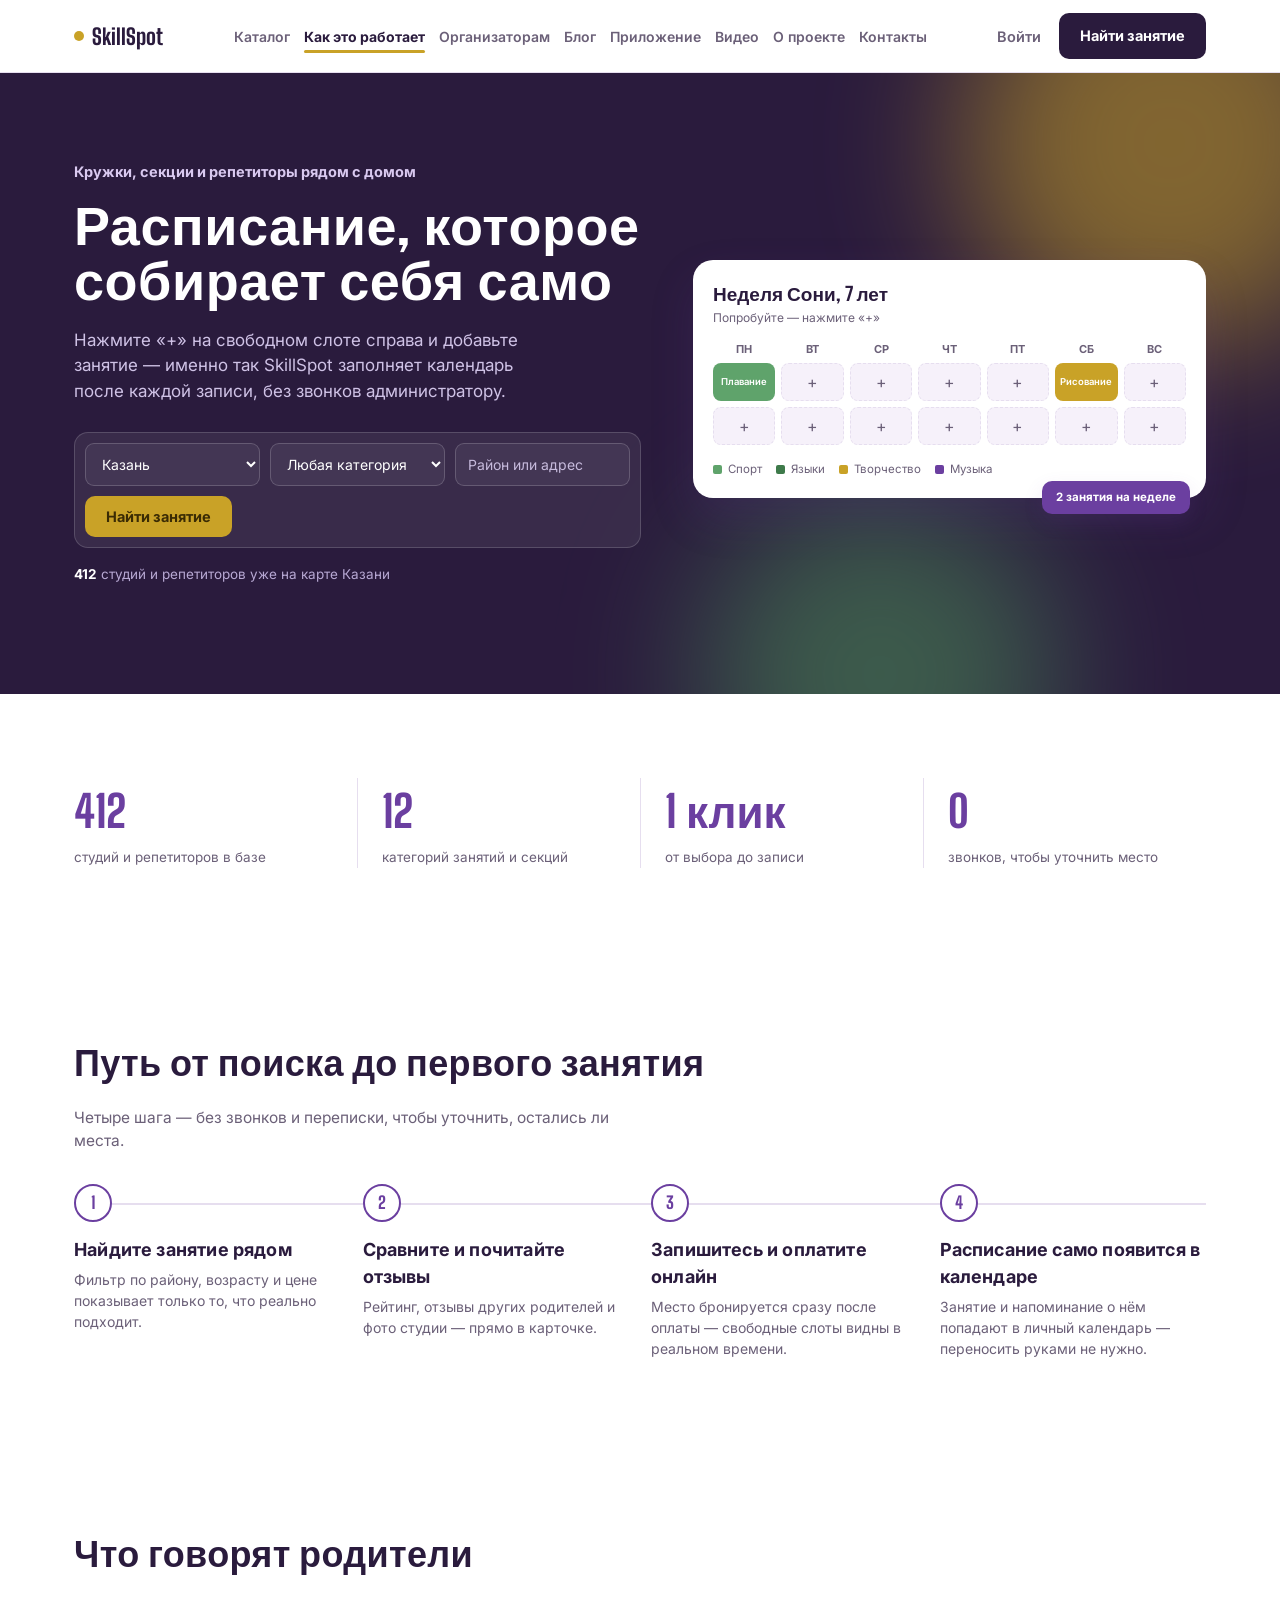
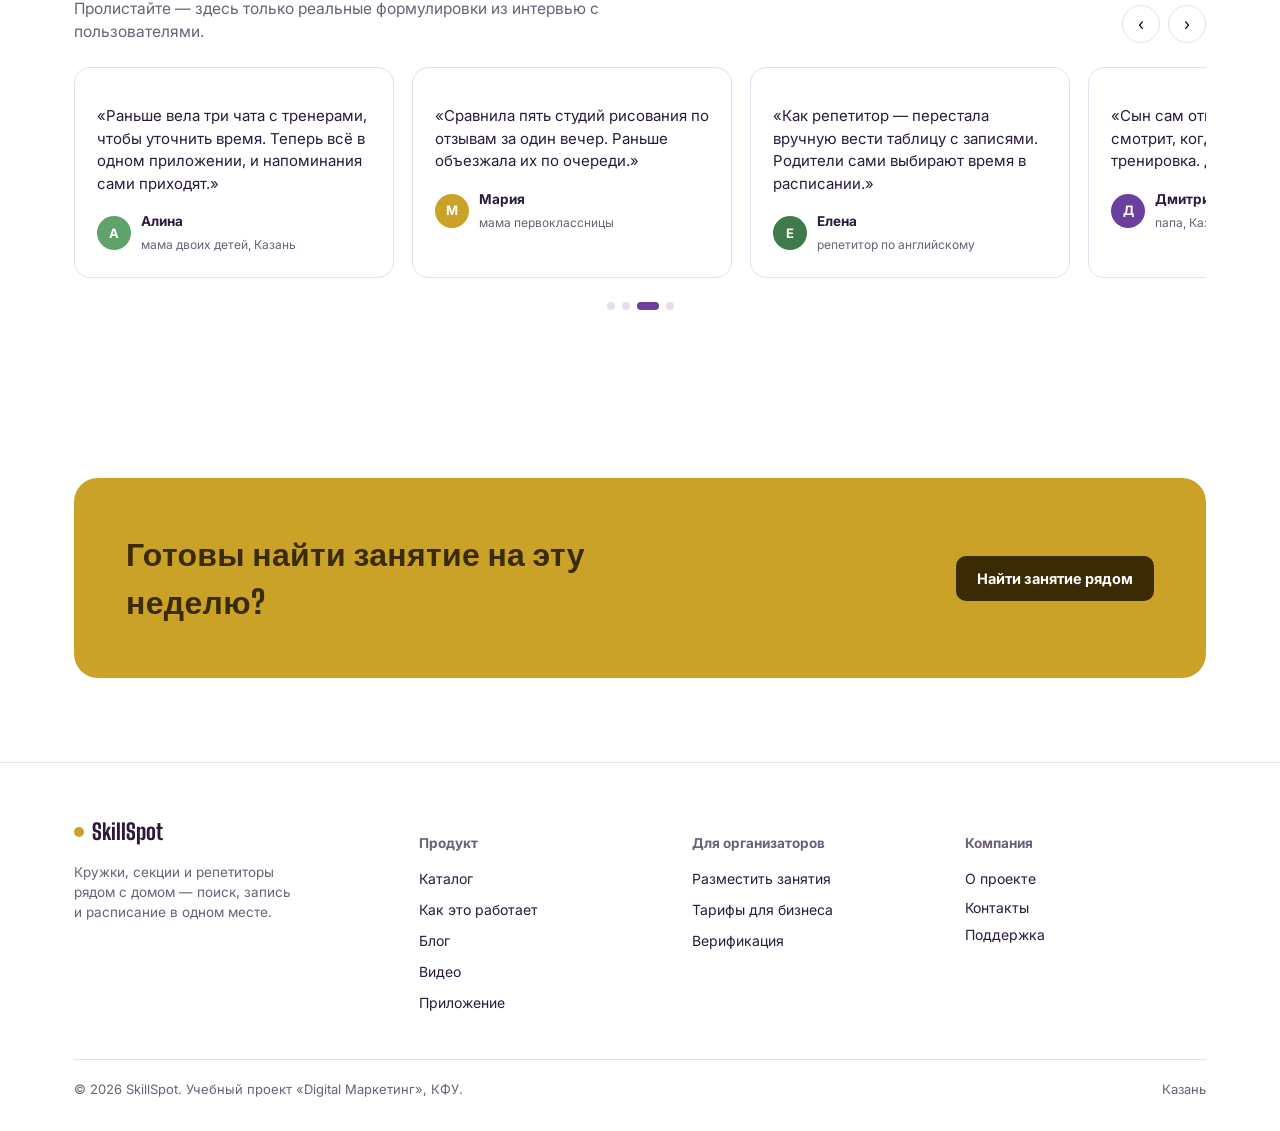
==== commit 96cb45f6: "yandex" ====
--- a/index.html
+++ b/index.html
@@ -1,19 +1,1550 @@
-<!doctype html>
+<!DOCTYPE html>
 <html lang="ru">
 <head>
-<meta charset="utf-8">
-<meta name="viewport" content="width=device-width,initial-scale=1">
+<meta charset="UTF-8">
+<meta name="viewport" content="width=device-width, initial-scale=1, viewport-fit=cover">
 <title>SkillSpot — кружки, секции и репетиторы рядом с домом в Казани</title>
-<meta name="description" content="Поиск и онлайн-запись на кружки, секции, танцы, репетиторов и детские студии в Казани.">
-<link rel="icon" href="assets/mark.png">
-<link rel="stylesheet" href="css/style.css">
+<meta name="description" content="SkillSpot — поиск и онлайн-запись на кружки, секции, танцы, репетиторов и детские студии в Казани.">
+<meta name="keywords" content="кружки для детей, секции рядом с домом, репетиторы Казань, детские студии, запись на занятия онлайн, расписание кружков, дополнительное образование, SkillSpot">
+<meta name="author" content="SkillSpot">
+<meta name="robots" content="index, follow">
+<link rel="canonical" href="https://skillspot.ru/">
+
+<!-- Open Graph -->
+<meta property="og:type" content="website">
+<meta property="og:locale" content="ru_RU">
+<meta property="og:site_name" content="SkillSpot">
+<meta property="og:title" content="SkillSpot — кружки, секции и репетиторы рядом с домом">
+<meta property="og:description" content="Поиск, сравнение и онлайн-запись на кружки, секции и к репетиторам. Расписание само синхронизируется с календарём.">
+<meta property="og:url" content="https://skillspot.ru/">
+<meta name="twitter:card" content="summary">
+<meta name="twitter:title" content="SkillSpot — кружки, секции и репетиторы рядом с домом">
+<meta name="twitter:description" content="Поиск, сравнение и онлайн-запись на кружки, секции и к репетиторам в одном месте.">
+
+<link rel="preconnect" href="https://fonts.googleapis.com">
+<link rel="preconnect" href="https://fonts.gstatic.com" crossorigin>
+<link href="https://fonts.googleapis.com/css2?family=Big+Shoulders+Display:wght@600;700;800;900&family=Inter:wght@400;500;600;700&display=swap" rel="stylesheet">
+
+<!--
+  Яндекс.Вебмастер: подтверждение прав на сайт через meta-тег.
+  После регистрации сайта в Яндекс.Вебмастере вставьте сюда свой код подтверждения:
+  <meta name="yandex-verification" content="ВАШ_КОД_ПОДТВЕРЖДЕНИЯ" />
+-->
+
+<script type="application/ld+json">
+{
+  "@context": "https://schema.org",
+  "@type": "Organization",
+  "name": "SkillSpot",
+  "url": "https://skillspot.ru/",
+  "description": "Онлайн-платформа для поиска и записи на кружки, секции и к репетиторам.",
+  "areaServed": "Казань",
+  "sameAs": []
+}
+</script>
+<style>
+  :root{
+    box-sizing:border-box;
+    padding-top:env(safe-area-inset-top,0px);
+    padding-bottom:env(safe-area-inset-bottom,0px);
+
+    --ink:#2A1B3D;
+    --paper:#FFFFFF;
+    --paper-2:#F6F1FA;
+    --sub:#6B6078;
+    --line:#E6DEEF;
+
+    --brand:#6B3FA0;
+    --brand-ink:#3F2461;
+    --brand-tint:#EEE4F7;
+
+    --mustard:#C9A227;
+    --mustard-ink:#6B4E0F;
+    --green:#4C8F58;
+    --green-ink:#254A2C;
+
+    --sport:#5FA36B;
+    --art:#C9A227;
+    --music:#6B3FA0;
+    --lang:#3E7A4A;
+    --tutor:#A5821F;
+    --dance:#8B5FBE;
+    --fitness:#4C8F58;
+    --school:#7A5D12;
+
+    --shadow: 0 20px 45px rgba(107,63,160,0.16);
+    --shadow-sm: 0 8px 20px rgba(107,63,160,0.12);
+  }
+  html{scroll-padding-top:76px; scroll-behavior:smooth;}
+  @media (prefers-reduced-motion: reduce){ html{scroll-behavior:auto;} }
+  *{box-sizing:border-box;}
+  ::selection{ background:var(--brand-tint); color:var(--brand-ink); }
+
+  @media (prefers-color-scheme: dark){
+    :root:not([data-theme="light"]){
+      --ink:#F1EEF7; --paper:#1E1730; --paper-2:#241B3A; --sub:#C7BBDD; --line:#3A2D55;
+      --brand-tint:#33254D;
+    }
+  }
+  :root[data-theme="dark"]{
+    --ink:#F1EEF7; --paper:#1E1730; --paper-2:#241B3A; --sub:#C7BBDD; --line:#3A2D55;
+    --brand-tint:#33254D;
+  }
+
+  body{
+    margin:0; background:var(--paper); color:var(--ink);
+    font-family:"Inter",-apple-system,BlinkMacSystemFont,"Segoe UI",Roboto,Arial,sans-serif;
+    -webkit-font-smoothing:antialiased;
+    font-size:16px; line-height:1.5;
+  }
+  h1,h2,h3{
+    font-family:"Big Shoulders Display","Arial Narrow",Arial,sans-serif;
+    font-weight:800; letter-spacing:0.01em; margin:0; color:var(--ink);
+  }
+  a{color:inherit; text-decoration:none;}
+  img,svg{display:block; max-width:100%;}
+  :focus-visible{ outline:2.5px solid var(--mustard); outline-offset:2px; border-radius:4px; }
+  button{ font-family:inherit; }
+
+  ::-webkit-scrollbar{ width:10px; height:10px; }
+  ::-webkit-scrollbar-track{ background:var(--paper-2); }
+  ::-webkit-scrollbar-thumb{ background:var(--brand); border-radius:8px; }
+  html{ scrollbar-color:var(--brand) var(--paper-2); }
+
+  .wrap{ max-width:1180px; margin:0 auto; padding:0 24px; }
+  section{ padding:84px 0; }
+  @media (max-width:720px){ section{ padding:56px 0; } }
+
+  /* ---------- header ---------- */
+  header.site{
+    position:sticky; top:0; z-index:50;
+    background:color-mix(in srgb, var(--paper) 90%, transparent);
+    backdrop-filter: blur(10px);
+    border-bottom:1px solid var(--line);
+    padding-top:env(safe-area-inset-top,0px);
+  }
+  .nav{ display:flex; align-items:center; justify-content:space-between; height:72px; }
+  .logo{ display:flex; align-items:center; gap:8px; font-family:"Big Shoulders Display",sans-serif; font-weight:800; font-size:22px; }
+  .logo .dot{ width:10px; height:10px; border-radius:50%; background:var(--mustard); }
+  nav.links{ display:flex; gap:28px; font-size:14.5px; font-weight:600; }
+  nav.links a{ color:var(--sub); position:relative; }
+  nav.links a:hover{ color:var(--ink); }
+  .nav-right{ display:flex; align-items:center; gap:18px; }
+  .nav-right .login{ font-size:14.5px; font-weight:600; color:var(--sub); }
+  .btn{
+    display:inline-flex; align-items:center; justify-content:center; gap:6px;
+    padding:11px 20px; border-radius:10px; font-weight:700; font-size:14.5px;
+    border:1.5px solid transparent; cursor:pointer; white-space:nowrap;
+    transition:transform .18s ease, box-shadow .18s ease, background .18s ease;
+  }
+  @media (prefers-reduced-motion: reduce){ .btn{ transition:none; } }
+  .btn-primary{ background:var(--ink); color:var(--paper); }
+  .btn-primary:hover{ transform:translateY(-2px); box-shadow:var(--shadow-sm); }
+  .btn-mustard{ background:var(--mustard); color:#3A2B04; }
+  .btn-mustard:hover{ transform:translateY(-2px); box-shadow:0 14px 30px rgba(201,162,39,0.35); }
+  .btn-outline{ background:transparent; border-color:var(--line); color:var(--ink); }
+  .btn-outline:hover{ border-color:var(--brand); color:var(--brand); }
+  .btn-sm{ padding:8px 14px; font-size:13px; border-radius:8px; }
+  .btn:active{ transform:translateY(0); }
+
+  .burger{ display:none; background:none; border:none; padding:6px; cursor:pointer; }
+  .burger span{ display:block; width:22px; height:2px; background:var(--ink); margin:5px 0; }
+  @media (max-width:860px){
+    nav.links{ display:none; }
+    .nav-right .login{ display:none; }
+    .burger{ display:block; }
+  }
+  .mobile-panel{ display:none; flex-direction:column; gap:14px; padding:16px 24px 24px; border-top:1px solid var(--line); }
+  .mobile-panel.open{ display:flex; }
+  .mobile-panel a{ font-weight:600; color:var(--ink); }
+  .mobile-panel a.btn{ color:var(--paper); }
+
+  /* ---------- scrollspy rail ---------- */
+  .rail{
+    position:fixed; right:22px; top:50%; transform:translateY(-50%);
+    display:flex; flex-direction:column; gap:14px; z-index:45;
+  }
+  .rail a{ width:9px; height:9px; border-radius:50%; background:var(--line); display:block; transition:transform .2s ease, background .2s ease; }
+  .rail a.active{ background:var(--brand); transform:scale(1.5); }
+  @media (max-width:1040px){ .rail{ display:none; } }
+
+  /* ---------- hero ---------- */
+  .hero{
+    position:relative; overflow:hidden; padding:88px 0 96px;
+    background:var(--ink); color:#F4F0FA;
+  }
+  .glow{ position:absolute; border-radius:50%; filter:blur(70px); opacity:.55; pointer-events:none; }
+  .glow-1{ width:420px; height:420px; background:var(--mustard); top:-140px; right:-100px; }
+  .glow-2{ width:360px; height:360px; background:var(--green); bottom:-160px; right:220px; }
+  .hero-grid{ position:relative; display:grid; grid-template-columns:1.05fr 0.95fr; gap:52px; align-items:center; z-index:2; }
+  @media (max-width:900px){ .hero-grid{ grid-template-columns:1fr; gap:40px; } }
+  .eyebrow-free{ font-size:14.5px; color:#D9C9F0; font-weight:700; margin-bottom:14px; }
+  h1.hero-title{ font-size:54px; line-height:1.03; margin-bottom:20px; color:#fff; }
+  @media (max-width:520px){ h1.hero-title{ font-size:36px; } }
+  .hero p.lead{ font-size:17px; color:#CFC2E6; max-width:480px; margin-bottom:28px; }
+
+  .finder{
+    display:flex; gap:10px; flex-wrap:wrap; background:rgba(255,255,255,0.07);
+    border:1px solid rgba(255,255,255,0.16); border-radius:14px; padding:10px;
+  }
+  .finder select, .finder input{
+    border:1px solid rgba(255,255,255,0.18); background:rgba(255,255,255,0.06); color:#fff;
+    border-radius:9px; padding:11px 12px; font-size:14px; font-family:inherit;
+    flex:1; min-width:130px;
+  }
+  .finder select option{ color:#111; }
+  .finder input::placeholder{ color:#C7BBDD; }
+  .finder .btn{ flex:0 0 auto; }
+  @media (max-width:520px){ .finder{ flex-direction:column; } .finder select, .finder input{ min-width:100%; } }
+
+  .trust-line{ margin-top:16px; font-size:13.5px; color:#B8A9D4; }
+  .trust-line b{ color:#fff; }
+
+  /* interactive planner card */
+  .schedule-card{
+    background:var(--paper); border-radius:20px; box-shadow:var(--shadow); padding:20px; position:relative; color:var(--ink);
+  }
+  .schedule-head{ display:flex; justify-content:space-between; align-items:baseline; margin-bottom:14px; }
+  .schedule-head .cal-title{ font-family:"Big Shoulders Display",sans-serif; font-weight:800; font-size:19px; }
+  .schedule-head .cal-sub{ font-size:12px; color:var(--sub); }
+  .week{ display:grid; grid-template-columns:repeat(7,1fr); gap:6px; }
+  .day{ display:flex; flex-direction:column; gap:6px; }
+  .day .d-label{ font-size:11px; text-align:center; color:var(--sub); font-weight:700; }
+  .slot{ border-radius:8px; padding:6px 5px; font-size:9.5px; line-height:1.25; color:#fff; font-weight:600; min-height:38px; display:flex; align-items:center; justify-content:center; text-align:center; }
+  .slot.empty{ background:var(--paper-2); border:1px dashed var(--line); min-height:38px; color:var(--sub); cursor:pointer; font-size:16px; font-weight:400; position:relative; }
+  .slot.empty:hover{ border-color:var(--brand); color:var(--brand); }
+  .add-menu{
+    position:absolute; z-index:10; background:var(--paper); border:1px solid var(--line); border-radius:10px;
+    box-shadow:var(--shadow); padding:6px; display:none; flex-direction:column; gap:3px; min-width:120px;
+  }
+  .add-menu.open{ display:flex; }
+  .add-menu button{
+    border:none; background:none; text-align:left; font-size:11px; padding:6px 8px; border-radius:6px; cursor:pointer;
+    display:flex; align-items:center; gap:6px; color:var(--ink);
+  }
+  .add-menu button:hover{ background:var(--paper-2); }
+  .add-menu .sw{ width:8px; height:8px; border-radius:50%; flex:0 0 auto; }
+  .legend-row{ display:flex; gap:14px; flex-wrap:wrap; margin-top:16px; font-size:11.5px; color:var(--sub); }
+  .legend-row .lg{ display:flex; align-items:center; gap:6px; }
+  .legend-row .sq{ width:9px; height:9px; border-radius:2px; }
+  .plan-count{
+    position:absolute; right:16px; bottom:-16px; background:var(--brand); color:#fff;
+    font-size:11.5px; font-weight:700; padding:8px 14px; border-radius:10px; box-shadow:var(--shadow-sm);
+  }
+
+  /* ---------- marquee ---------- */
+  .marquee-wrap{ overflow:hidden; border-top:1px solid var(--line); border-bottom:1px solid var(--line); background:var(--paper-2); padding:16px 0; }
+  .marquee{ display:flex; gap:14px; width:max-content; animation:scroll-left 32s linear infinite; }
+  @media (prefers-reduced-motion: reduce){ .marquee{ animation:none; flex-wrap:wrap; } }
+  .marquee-wrap:hover .marquee{ animation-play-state:paused; }
+  @keyframes scroll-left{ from{ transform:translateX(0); } to{ transform:translateX(-50%); } }
+  .m-chip{ display:flex; align-items:center; gap:8px; padding:9px 18px; border-radius:999px; background:var(--paper); border:1px solid var(--line); font-weight:700; font-size:14px; white-space:nowrap; }
+  .m-chip .dot{ width:8px; height:8px; border-radius:50%; }
+
+  /* ---------- stats ---------- */
+  .stats-grid{ display:grid; grid-template-columns:repeat(4,1fr); }
+  @media (max-width:760px){ .stats-grid{ grid-template-columns:repeat(2,1fr); } }
+  .stat{ padding:0 24px; border-left:1px solid var(--line); }
+  .stat:first-child{ border-left:none; padding-left:0; }
+  @media (max-width:760px){ .stat:nth-child(2n+1){ border-left:none; padding-left:0; } }
+  .stat b{ display:block; font-family:"Big Shoulders Display",sans-serif; font-size:44px; font-weight:800; color:var(--brand); }
+  .stat span{ font-size:13.5px; color:var(--sub); }
+
+  /* ---------- categories heading ---------- */
+  h2.section-title{ font-size:36px; margin-bottom:10px; }
+  p.section-lead{ color:var(--sub); font-size:15.5px; max-width:560px; margin-bottom:32px; }
+
+  /* ---------- journey / how it works ---------- */
+  .journey{ position:relative; }
+  .journey-line{ position:absolute; left:0; right:0; top:19px; height:2px; background:var(--line); }
+  @media (max-width:760px){ .journey-line{ display:none; } }
+  .steps{ display:grid; grid-template-columns:repeat(4,1fr); gap:22px; position:relative; }
+  @media (max-width:900px){ .steps{ grid-template-columns:repeat(2,1fr); } }
+  @media (max-width:520px){ .steps{ grid-template-columns:1fr; } }
+  .step .num{
+    width:38px; height:38px; border-radius:50%; background:var(--paper); border:2px solid var(--brand);
+    color:var(--brand); font-family:"Big Shoulders Display",sans-serif; font-size:17px; font-weight:800;
+    display:flex; align-items:center; justify-content:center; margin-bottom:14px; position:relative; z-index:2;
+  }
+  .step h3{ font-size:18px; font-weight:700; margin:0 0 6px; font-family:"Inter",sans-serif; }
+  .step p{ font-size:14px; color:var(--sub); margin:0; }
+
+  /* ---------- providers ---------- */
+  .filter-row{ display:flex; gap:10px; flex-wrap:wrap; margin-bottom:26px; }
+  .filter-btn{
+    border:1.5px solid var(--line); background:var(--paper); color:var(--ink); border-radius:999px;
+    padding:9px 16px; font-size:13.5px; font-weight:700; cursor:pointer; display:flex; align-items:center; gap:7px;
+    transition:border-color .15s ease, color .15s ease;
+  }
+  .filter-btn .dot{ width:8px; height:8px; border-radius:50%; }
+  .filter-btn.active{ border-color:var(--ink); background:var(--ink); color:#fff; }
+  .filter-btn.active .dot{ box-shadow:0 0 0 2px rgba(255,255,255,0.5); }
+
+  .prov-grid{ display:grid; grid-template-columns:repeat(3,1fr); gap:18px; grid-auto-flow:dense; }
+  @media (max-width:900px){ .prov-grid{ grid-template-columns:repeat(2,1fr); } }
+  @media (max-width:600px){ .prov-grid{ grid-template-columns:1fr; } }
+  .prov-card{
+    border:1px solid var(--line); border-radius:16px; padding:20px; background:var(--paper);
+    display:flex; flex-direction:column; gap:10px; transition:transform .18s ease, box-shadow .18s ease;
+  }
+  .prov-card:hover{ transform:translateY(-3px); box-shadow:var(--shadow-sm); }
+  .prov-card.big{ grid-row:span 2; justify-content:space-between; background:var(--brand-tint); border-color:transparent; }
+  .prov-card.hidden{ display:none; }
+  .prov-top{ display:flex; align-items:center; gap:8px; }
+  .prov-top .dot{ width:9px; height:9px; border-radius:50%; }
+  .prov-top span{ font-size:12.5px; color:var(--sub); font-weight:600; }
+  .prov-card h3{ font-family:"Inter",sans-serif; font-size:18px; font-weight:700; }
+  .prov-card.big h3{ font-size:24px; font-family:"Big Shoulders Display",sans-serif; }
+  .prov-card p{ font-size:13.5px; color:var(--sub); margin:0; }
+  .prov-meta{ display:flex; justify-content:space-between; align-items:center; font-size:13.5px; margin-top:auto; padding-top:8px; }
+  .prov-meta b{ font-size:15px; }
+  .rating{ color:var(--mustard-ink); font-weight:700; }
+  .empty-state{ display:none; text-align:center; padding:40px 0; color:var(--sub); font-size:14.5px; }
+  .empty-state.show{ display:block; }
+
+  /* ---------- audience tabs ---------- */
+  .tabs{ display:flex; gap:10px; margin-bottom:24px; }
+  .tab-btn{
+    border:1.5px solid var(--line); background:var(--paper); color:var(--sub); font-weight:700; font-size:14.5px;
+    border-radius:999px; padding:10px 20px; cursor:pointer;
+  }
+  .tab-btn.active{ background:var(--ink); color:#fff; border-color:var(--ink); }
+  .tab-panel{ display:none; border:1px solid var(--line); border-radius:18px; padding:36px; background:var(--paper-2); }
+  .tab-panel.active{ display:block; }
+  .tab-panel h3{ font-family:"Big Shoulders Display",sans-serif; font-size:26px; margin-bottom:16px; }
+  .tab-panel ul{ list-style:none; margin:0 0 22px; padding:0; display:grid; grid-template-columns:1fr 1fr; gap:12px 24px; }
+  @media (max-width:600px){ .tab-panel ul{ grid-template-columns:1fr; } }
+  .tab-panel li{ font-size:14.5px; color:var(--ink); display:flex; gap:10px; align-items:flex-start; }
+  .tab-panel li svg{ flex:0 0 auto; margin-top:3px; color:var(--brand); }
+
+  /* ---------- app ---------- */
+  .app-grid{ display:grid; grid-template-columns:1fr 0.9fr; gap:48px; align-items:center; }
+  @media (max-width:900px){ .app-grid{ grid-template-columns:1fr; } }
+  .app-badges{ display:flex; gap:10px; margin-top:22px; flex-wrap:wrap; }
+  .app-badge{ border:1.5px solid var(--line); border-radius:10px; padding:10px 16px; font-size:13.5px; font-weight:700; }
+  .phone{ background:var(--ink); border-radius:32px; padding:14px; max-width:280px; margin:0 auto; box-shadow:var(--shadow); }
+  .phone-screen{ background:var(--paper); border-radius:22px; padding:16px; min-height:420px; }
+  .phone-app-title{ font-family:"Big Shoulders Display",sans-serif; font-weight:800; font-size:17px; margin-bottom:12px; }
+  .phone-item{ display:flex; gap:10px; align-items:center; border:1px solid var(--line); border-radius:10px; padding:9px 10px; margin-bottom:8px; }
+  .phone-item .sq{ width:8px; height:8px; border-radius:50%; flex:0 0 auto; }
+  .phone-item div span{ display:block; font-size:11px; color:var(--sub); }
+  .phone-item div b{ font-size:12.5px; }
+
+  /* ---------- reviews carousel ---------- */
+  .rev-head{ display:flex; justify-content:space-between; align-items:flex-end; margin-bottom:24px; gap:16px; flex-wrap:wrap; }
+  .rev-nav{ display:flex; gap:8px; }
+  .rev-nav button{ width:38px; height:38px; border-radius:50%; border:1.5px solid var(--line); background:var(--paper); cursor:pointer; font-size:16px; }
+  .rev-nav button:hover{ border-color:var(--brand); color:var(--brand); }
+  .rev-scroll{ display:flex; gap:18px; overflow-x:auto; scroll-snap-type:x mandatory; padding-bottom:6px; scrollbar-width:none; }
+  .rev-scroll::-webkit-scrollbar{ display:none; }
+  .rev-card{ border:1px solid var(--line); border-radius:16px; padding:22px; background:var(--paper); scroll-snap-align:start; flex:0 0 320px; }
+  .rev-quote{ font-size:15px; margin-bottom:16px; }
+  .rev-who{ display:flex; align-items:center; gap:10px; }
+  .avatar{ width:34px; height:34px; border-radius:50%; display:flex; align-items:center; justify-content:center; color:#fff; font-weight:700; font-size:13px; flex:0 0 auto; }
+  .rev-who div b{ font-size:13.5px; display:block; }
+  .rev-who div span{ font-size:12px; color:var(--sub); }
+
+  /* ---------- loyalty ---------- */
+  .loyalty{ background:var(--ink); color:#F4F0FA; border-radius:24px; padding:48px; position:relative; overflow:hidden; }
+  .loyalty-grid{ display:grid; grid-template-columns:1.2fr 1fr; gap:32px; align-items:center; position:relative; z-index:2; }
+  @media (max-width:800px){ .loyalty-grid{ grid-template-columns:1fr; } }
+  .loyalty h2{ color:#fff; font-size:30px; margin-bottom:12px; }
+  .loyalty p{ color:#CFC2E6; font-size:15px; max-width:440px; }
+  .progress-wrap{ margin-top:22px; }
+  .progress-label{ display:flex; justify-content:space-between; font-size:12.5px; color:#CFC2E6; margin-bottom:8px; }
+  .progress-track{ height:10px; border-radius:999px; background:rgba(255,255,255,0.12); overflow:hidden; }
+  .progress-fill{ height:100%; width:0%; border-radius:999px; background:linear-gradient(90deg,var(--mustard),var(--green)); transition:width 1.1s cubic-bezier(.2,.8,.2,1); }
+  @media (prefers-reduced-motion: reduce){ .progress-fill{ transition:none; } }
+  .loy-list{ display:flex; flex-direction:column; gap:14px; }
+  .loy-item{ display:flex; gap:12px; align-items:flex-start; background:rgba(255,255,255,0.07); border-radius:12px; padding:14px 16px; }
+  .loy-item b{ display:block; font-size:14.5px; color:#fff; }
+  .loy-item span{ font-size:13px; color:#CFC2E6; }
+
+  /* ---------- cta band ---------- */
+  .cta-band{
+    border-radius:24px; padding:52px; background:var(--mustard); color:#3A2B04;
+    display:flex; justify-content:space-between; align-items:center; gap:24px; flex-wrap:wrap;
+  }
+  .cta-band h2{ font-size:32px; max-width:520px; color:#3A2B04; }
+  .cta-band .btn-primary{ background:#3A2B04; }
+
+  /* ---------- editable content & video blocks ---------- */
+  .edit-head{ display:flex; justify-content:space-between; align-items:flex-end; gap:16px; margin-bottom:20px; flex-wrap:wrap; }
+  .edit-toggle{ display:none; }
+  .content-view{ font-size:15.5px; color:var(--ink); line-height:1.75; max-width:720px; white-space:pre-wrap; }
+  .content-edit textarea{
+    width:100%; min-height:170px; border:1px solid var(--line); border-radius:12px; padding:14px;
+    font-family:inherit; font-size:14.5px; resize:vertical; background:var(--paper); color:var(--ink);
+  }
+  .edit-actions{ display:flex; gap:10px; margin-top:12px; }
+  .video-view{
+    border:1px solid var(--line); border-radius:18px; overflow:hidden; background:var(--paper-2);
+    min-height:280px; display:flex; align-items:center; justify-content:center;
+  }
+  .video-view video{ width:100%; max-height:520px; display:block; background:#000; }
+  .video-placeholder{ color:var(--sub); font-size:14.5px; padding:70px 20px; text-align:center; max-width:340px; }
+  .video-edit{ border:1px dashed var(--line); border-radius:16px; padding:22px; background:var(--paper-2); }
+  .video-edit input[type="text"]{
+    width:100%; border:1px solid var(--line); border-radius:10px; padding:11px 14px;
+    font-size:14px; font-family:inherit; background:var(--paper); color:var(--ink);
+  }
+  .upload-hint{ font-size:12.5px; color:var(--sub); margin-top:10px; min-height:1em; }
+  [hidden]{ display:none !important; }
+
+  /* ---------- live-app motion layer ---------- */
+  header.site{ transition:box-shadow .25s ease; }
+  header.site.scrolled{ box-shadow:0 10px 28px rgba(42,27,61,0.10); }
+  .nav{ transition:height .25s ease; }
+  header.site.scrolled .nav{ height:60px; }
+
+  .reveal{ opacity:0; transform:translateY(20px); transition:opacity .65s cubic-bezier(.2,.8,.2,1), transform .65s cubic-bezier(.2,.8,.2,1); }
+  .reveal.in-view{ opacity:1; transform:translateY(0); }
+  .reveal-stagger.in-view > *{ transition-delay:calc(var(--stagger-i, 0) * 70ms); }
+
+  @media (prefers-reduced-motion: no-preference){
+    @keyframes heroIn{ from{ opacity:0; transform:translateY(18px); } to{ opacity:1; transform:translateY(0); } }
+    .hero-grid > div:first-child > *{ opacity:0; animation:heroIn .7s ease forwards; }
+    .hero-grid > div:first-child > *:nth-child(1){ animation-delay:.05s; }
+    .hero-grid > div:first-child > *:nth-child(2){ animation-delay:.15s; }
+    .hero-grid > div:first-child > *:nth-child(3){ animation-delay:.25s; }
+    .hero-grid > div:first-child > *:nth-child(4){ animation-delay:.35s; }
+    .hero-grid > div:first-child > *:nth-child(5){ animation-delay:.45s; }
+    .schedule-card{ opacity:0; animation:heroIn .7s ease forwards; animation-delay:.3s; }
+
+    @keyframes floaty{ 0%,100%{ transform:translateY(0) scale(1); } 50%{ transform:translateY(-20px) scale(1.04); } }
+    .glow-1{ animation:floaty 9s ease-in-out infinite; }
+    .glow-2{ animation:floaty 11s ease-in-out infinite; animation-delay:-4s; }
+
+    @keyframes popIn{ from{ transform:scale(.78); opacity:.3; } to{ transform:scale(1); opacity:1; } }
+    .slot.pop{ animation:popIn .4s cubic-bezier(.2,.9,.3,1.3); }
+  }
+
+  .prov-card{ transition:opacity .3s ease, transform .3s ease, box-shadow .18s ease; }
+  .prov-card.prov-hide{ opacity:0; transform:scale(.93); }
+  .empty-state{ transition:opacity .25s ease; }
+
+  .tab-panel{ display:none; opacity:0; transform:translateY(8px); transition:opacity .3s ease, transform .3s ease; }
+  .tab-panel.active{ opacity:1; transform:translateY(0); }
+
+  .btn{ position:relative; overflow:hidden; }
+  .btn .ripple{
+    position:absolute; border-radius:50%; transform:scale(0); opacity:.5; pointer-events:none;
+    background:rgba(0,0,0,0.14); animation:rippleAnim .6s ease-out forwards;
+  }
+  .btn-primary .ripple, .btn-mustard .ripple{ background:rgba(255,255,255,0.5); }
+  @keyframes rippleAnim{ to{ transform:scale(2.6); opacity:0; } }
+
+  .toast-wrap{
+    position:fixed; left:50%; bottom:24px; transform:translateX(-50%); z-index:70;
+    display:flex; flex-direction:column; gap:8px; align-items:center; pointer-events:none;
+    width:100%; padding:0 16px;
+  }
+  .toast{
+    background:var(--ink); color:#fff; font-size:13.5px; font-weight:600; padding:12px 20px;
+    border-radius:999px; box-shadow:var(--shadow); opacity:0; transform:translateY(14px) scale(.98);
+    transition:opacity .3s ease, transform .3s ease; max-width:360px; text-align:center;
+  }
+  .toast.show{ opacity:1; transform:translateY(0) scale(1); }
+
+  .to-top{
+    position:fixed; left:22px; bottom:22px; width:46px; height:46px; border-radius:50%;
+    background:var(--ink); color:#fff; border:none; font-size:19px; cursor:pointer;
+    opacity:0; pointer-events:none; transform:translateY(12px) scale(.9);
+    transition:opacity .25s ease, transform .25s ease, background .2s ease;
+    z-index:45; box-shadow:var(--shadow-sm);
+  }
+  .to-top.show{ opacity:1; pointer-events:auto; transform:translateY(0) scale(1); }
+  .to-top:hover{ background:var(--brand); }
+  @media (max-width:1040px){ .to-top{ left:16px; bottom:16px; } }
+
+  .rev-dots{ display:flex; gap:7px; justify-content:center; margin-top:18px; }
+  .rev-dots button{
+    width:8px; height:8px; border-radius:999px; border:none; background:var(--line);
+    cursor:pointer; padding:0; transition:width .25s ease, background .25s ease;
+  }
+  .rev-dots button.active{ width:22px; background:var(--brand); }
+
+  .finder .btn[data-loading="1"]{ pointer-events:none; opacity:.85; }
+  .login{ background:none; border:none; font-size:14.5px; font-weight:600; color:var(--sub); cursor:pointer; font-family:inherit; padding:0; }
+  .login:hover{ color:var(--ink); }
+
+  /* ---------- generic overlay (login / contact / article lightbox) ---------- */
+  .overlay{
+    position:fixed; inset:0; z-index:90; background:rgba(20,14,30,0.55);
+    display:none; align-items:flex-start; justify-content:center;
+    padding:48px 16px; overflow-y:auto;
+    opacity:0; transition:opacity .22s ease;
+  }
+  .overlay.open{ display:flex; }
+  .overlay.show{ opacity:1; }
+  .overlay-box{
+    background:var(--paper); border-radius:18px; max-width:640px; width:100%;
+    padding:36px; position:relative; box-shadow:var(--shadow);
+    transform:translateY(16px) scale(.98); transition:transform .25s cubic-bezier(.2,.8,.2,1);
+  }
+  .overlay.show .overlay-box{ transform:translateY(0) scale(1); }
+  @media (prefers-reduced-motion: reduce){ .overlay, .overlay-box{ transition:none; } }
+  .overlay-box.wide{ max-width:760px; }
+  .overlay-close{
+    position:absolute; right:16px; top:16px; width:36px; height:36px; border-radius:50%;
+    border:1px solid var(--line); background:var(--paper); font-size:19px; line-height:1; cursor:pointer; color:var(--sub);
+  }
+  .overlay-close:hover{ color:var(--ink); border-color:var(--brand); }
+  .overlay-box h3{ font-size:24px; margin-bottom:6px; padding-right:30px; }
+  .overlay-box .ov-sub{ font-size:13.5px; color:var(--sub); margin-bottom:22px; }
+  .ov-field{ margin-bottom:14px; }
+  .ov-field label{ display:block; font-size:12.5px; font-weight:700; color:var(--sub); margin-bottom:6px; }
+  .ov-field input, .ov-field textarea{
+    width:100%; border:1px solid var(--line); border-radius:10px; padding:11px 13px;
+    font-size:14.5px; font-family:inherit; background:var(--paper-2); color:var(--ink);
+  }
+  .ov-field textarea{ min-height:100px; resize:vertical; }
+  .ov-note{ font-size:12.5px; color:var(--sub); margin-top:14px; }
+
+  /* ---------- blog ---------- */
+  .blog-grid{ display:grid; grid-template-columns:repeat(3,1fr); gap:20px; margin-bottom:40px; }
+  @media (max-width:900px){ .blog-grid{ grid-template-columns:repeat(2,1fr); } }
+  @media (max-width:600px){ .blog-grid{ grid-template-columns:1fr; } }
+  .blog-card{
+    border:1px solid var(--line); border-radius:16px; overflow:hidden; background:var(--paper);
+    display:flex; flex-direction:column; transition:transform .18s ease, box-shadow .18s ease;
+  }
+  .blog-card:hover{ transform:translateY(-3px); box-shadow:var(--shadow-sm); }
+  .blog-photo{
+    aspect-ratio:2/1; position:relative; display:flex; align-items:flex-end; overflow:hidden;
+  }
+  .blog-photo .ph-icon{ position:absolute; inset:0; display:flex; align-items:center; justify-content:center; opacity:.9; }
+  .blog-photo .ph-icon svg{ width:40px; height:40px; }
+  .blog-photo .ph-tag{
+    position:relative; z-index:2; margin:10px; font-size:10.5px; font-weight:700;
+    background:rgba(30,16,52,0.72); color:#fff; padding:4px 9px; border-radius:999px;
+  }
+  .blog-body{ padding:18px 18px 20px; display:flex; flex-direction:column; gap:8px; flex:1; }
+  .blog-body h3{ font-family:"Inter",sans-serif; font-size:16.5px; font-weight:700; line-height:1.3; }
+  .blog-body p{ font-size:13.5px; color:var(--sub); margin:0; line-height:1.55; }
+  .blog-photo-caption{ font-size:10.5px; color:var(--sub); padding:8px 18px 0; font-style:italic; }
+
+  .blog-feature{
+    display:grid; grid-template-columns:1fr 1fr; gap:0; border:1px solid var(--line); border-radius:18px;
+    overflow:hidden; background:var(--paper);
+  }
+  @media (max-width:800px){ .blog-feature{ grid-template-columns:1fr; } }
+  .blog-feature .blog-photo{ aspect-ratio:auto; height:100%; min-height:220px; }
+  .blog-feature-body{ padding:32px; display:flex; flex-direction:column; justify-content:center; gap:12px; }
+  .blog-feature-body .ph-tag-inline{
+    font-size:11px; font-weight:700; color:var(--brand-ink); background:var(--brand-tint);
+    padding:5px 11px; border-radius:999px; width:fit-content;
+  }
+  .blog-feature-body h3{ font-size:24px; font-family:"Big Shoulders Display",sans-serif; }
+  .blog-feature-body p{ font-size:14.5px; color:var(--sub); margin:0; }
+
+  .blog-video-card{
+    border:1px solid var(--line); border-radius:18px; padding:28px; background:var(--paper-2); margin-bottom:40px;
+  }
+  .blog-video-head{ display:flex; justify-content:space-between; align-items:flex-start; gap:16px; flex-wrap:wrap; margin-bottom:16px; }
+  .blog-video-head h3{ font-size:20px; font-family:"Big Shoulders Display",sans-serif; margin-bottom:4px; }
+  .blog-video-head p{ font-size:13.5px; color:var(--sub); margin:0; max-width:460px; }
+
+
+  .reels{ display:grid; grid-template-columns:repeat(5,1fr); gap:14px; margin-bottom:18px; }
+  @media (max-width:1000px){ .reels{ grid-template-columns:repeat(3,1fr); } }
+  @media (max-width:640px){ .reels{ grid-template-columns:repeat(2,1fr); gap:10px; } }
+  .reel{ position:relative; display:block; width:100%; padding:0; border:0; cursor:pointer; border-radius:16px; overflow:hidden; aspect-ratio:9/16; background:#1b1230 center/cover no-repeat; text-align:left; color:#fff; box-shadow:var(--shadow-sm); transition:transform .25s ease, box-shadow .25s ease; }
+  .reel::after{ content:""; position:absolute; inset:0; background:linear-gradient(180deg,rgba(20,10,40,0) 45%,rgba(20,10,40,.85) 100%); }
+  .reel:hover, .reel:focus-visible{ transform:translateY(-5px) scale(1.02); box-shadow:0 18px 40px rgba(60,30,110,.28); }
+  .reel-play{ position:absolute; z-index:2; top:50%; left:50%; width:54px; height:54px; margin:-27px 0 0 -27px; border-radius:50%; background:rgba(255,255,255,.92); color:var(--brand); display:grid; place-items:center; transition:transform .25s ease; }
+  .reel:hover .reel-play{ transform:scale(1.12); }
+  .reel-cap{ position:absolute; z-index:2; left:12px; right:12px; bottom:12px; }
+  .reel-cap b{ display:block; font-size:14.5px; line-height:1.25; }
+  .reel-cap span{ font-size:12px; opacity:.85; }
+  #sectionsVideoView:empty{ display:none; }
+  .ov-video{ display:block; margin:0 auto; width:100%; max-width:380px; max-height:72vh; border-radius:14px; background:#000; }
+
+  .deck{ border:1px solid var(--line); border-radius:20px; background:var(--paper-2); padding:20px; }
+  .deck-stage{ position:relative; border-radius:14px; overflow:hidden; background:#1b1230; aspect-ratio:16/9; box-shadow:var(--shadow-sm); }
+  .deck-stage img{ position:absolute; inset:0; width:100%; height:100%; object-fit:contain; opacity:0; transition:opacity .45s ease; }
+  .deck-stage img.on{ opacity:1; }
+  .deck-nav{ position:absolute; top:50%; transform:translateY(-50%); width:44px; height:44px; border-radius:50%; border:0; background:rgba(255,255,255,.9); color:var(--brand); font-size:22px; cursor:pointer; z-index:2; transition:transform .2s; }
+  .deck-nav:hover{ transform:translateY(-50%) scale(1.1); }
+  .deck-nav.prev{ left:12px; } .deck-nav.next{ right:12px; }
+  .deck-bar{ display:flex; align-items:center; justify-content:space-between; gap:14px; flex-wrap:wrap; margin-top:16px; }
+  .deck-thumbs{ display:flex; gap:8px; flex-wrap:wrap; }
+  .deck-thumbs button{ width:64px; height:36px; padding:0; border:2px solid transparent; border-radius:6px; overflow:hidden; cursor:pointer; opacity:.6; background:none; transition:opacity .2s, border-color .2s; }
+  .deck-thumbs button img{ width:100%; height:100%; object-fit:cover; display:block; }
+  .deck-thumbs button.on{ opacity:1; border-color:var(--brand); }
+  .deck-actions{ display:flex; gap:10px; flex-wrap:wrap; align-items:center; }
+  .deck-count{ font-size:13px; color:var(--sub); font-weight:600; }
+
+  .blog-card[data-post]{ cursor:pointer; }
+  .blog-card[data-post]:focus-visible{ outline:3px solid var(--mustard); outline-offset:2px; }
+  .blog-more{ margin-top:auto; padding-top:6px; font-size:13px; font-weight:700; color:var(--brand); transition:transform .2s; display:inline-block; }
+  .blog-card:hover .blog-more{ transform:translateX(4px); }
+  .post-cover{ width:100%; height:220px; border-radius:14px; margin:0 0 18px; background-size:cover; background-position:center; }
+  .post-tag{ display:inline-block; font-size:11.5px; font-weight:700; color:var(--brand); background:var(--paper-2); padding:4px 10px; border-radius:999px; margin-bottom:10px; }
+  .post-cta{ margin-top:18px; }
+  .article-body{ font-size:15.5px; line-height:1.75; color:var(--ink); }
+  .article-body h2{ font-size:20px; margin:26px 0 10px; font-family:"Inter",sans-serif; font-weight:700; }
+  .article-body p{ margin:0 0 14px; }
+  .article-body ol, .article-body ul{ margin:0 0 14px; padding-left:22px; }
+  .article-body li{ margin-bottom:6px; }
+  .article-meta{ font-size:12.5px; color:var(--sub); margin-bottom:18px; }
+  .article-photo{ border-radius:12px; margin-bottom:20px; }
+
+  /* schedule card subtle pointer tilt */
+  .schedule-card{ transform-style:preserve-3d; will-change:transform; transition:transform .12s ease-out; }
+
+  /* ---------- footer ---------- */
+  footer{ border-top:1px solid var(--line); padding:52px 0 32px; }
+  .foot-grid{ display:grid; grid-template-columns:1.3fr 1fr 1fr 1fr; gap:32px; margin-bottom:36px; }
+  @media (max-width:760px){ .foot-grid{ grid-template-columns:1fr 1fr; } }
+  .foot-col h4{ font-size:13.5px; margin-bottom:14px; color:var(--sub); font-weight:700; }
+  .foot-col a{ display:block; font-size:14px; margin-bottom:10px; color:var(--ink); }
+  .foot-col a:hover{ color:var(--brand); }
+  .foot-link-btn{
+    display:block; width:100%; text-align:left; font-size:14px; margin-bottom:10px; color:var(--ink);
+    background:none; border:none; padding:0; cursor:pointer; font-family:inherit;
+  }
+  .foot-link-btn:hover{ color:var(--brand); }
+  .foot-bottom{ display:flex; justify-content:space-between; align-items:center; flex-wrap:wrap; gap:12px; font-size:13px; color:var(--sub); border-top:1px solid var(--line); padding-top:20px; }
+
+  nav.links a.on{ color:var(--ink); font-weight:700; }
+  nav.links a.on:after{ content:""; position:absolute; left:0; right:0; bottom:-6px; height:3px; border-radius:3px; background:var(--mustard); }
+  nav.links{ gap:14px !important; } nav.links a{ white-space:nowrap; font-size:14px; }
+  @media (max-width:1180px){ nav.links{ display:none; } .burger{ display:block; } }
+  main > section:first-child:not(.hero){ padding-top:64px; }
+  .inline-form{ max-width:560px; }
+</style>
 </head>
-<body data-page="home">
-<div id="site-header"></div>
-<main id="main"></main>
-<div id="site-footer"></div>
-<script src="js/data.js"></script>
-<script src="js/pages.js"></script>
-<script src="js/layout.js"></script>
+<body>
+
+<svg width="0" height="0" style="position:absolute">
+  <symbol id="ic-check" viewBox="0 0 20 20"><path d="M4 10.5l4 4 8-9" fill="none" stroke="currentColor" stroke-width="2" stroke-linecap="round" stroke-linejoin="round"/></symbol>
+  <symbol id="ic-camera" viewBox="0 0 24 24"><path d="M4 8h3l1.5-2h7L17 8h3a1 1 0 0 1 1 1v10a1 1 0 0 1-1 1H4a1 1 0 0 1-1-1V9a1 1 0 0 1 1-1Z" fill="none" stroke="currentColor" stroke-width="1.6" stroke-linejoin="round"/><circle cx="12" cy="14" r="3.4" fill="none" stroke="currentColor" stroke-width="1.6"/></symbol>
+  <symbol id="ic-play" viewBox="0 0 24 24"><circle cx="12" cy="12" r="10" fill="none" stroke="currentColor" stroke-width="1.6"/><path d="M10 8.5l6 3.5-6 3.5z" fill="currentColor"/></symbol>
+</svg>
+
+<div class="toast-wrap" id="toastWrap" aria-live="polite"></div>
+<button class="to-top" id="toTop" aria-label="Наверх">↑</button>
+
+<header class="site">
+  <div class="wrap nav">
+    <a href="index.html" class="logo"><span class="dot"></span>SkillSpot</a>
+    <nav class="links">
+      <a href="catalog.html">Каталог</a>
+      <a href="index.html#how" class="on">Как это работает</a>
+      <a href="organizers.html">Организаторам</a>
+      <a href="blog.html">Блог</a>
+      <a href="app.html">Приложение</a>
+      <a href="videos.html">Видео</a>
+      <a href="about.html">О проекте</a>
+      <a href="contacts.html">Контакты</a>
+    </nav>
+    <div class="nav-right">
+      <button type="button" class="login" id="loginOpenBtn">Войти</button>
+      <a href="catalog.html" class="btn btn-primary">Найти занятие</a>
+      <button class="burger" id="burgerBtn" aria-label="Открыть меню" aria-expanded="false">
+        <span></span><span></span><span></span>
+      </button>
+    </div>
+  </div>
+  <div class="mobile-panel" id="mobilePanel">
+    <a href="catalog.html">Каталог</a>
+    <a href="index.html#how">Как это работает</a>
+    <a href="organizers.html">Организаторам</a>
+    <a href="blog.html">Блог</a>
+    <a href="app.html">Приложение</a>
+    <a href="videos.html">Видео</a>
+    <a href="about.html">О проекте</a>
+    <a href="contacts.html">Контакты</a>
+    <button type="button" class="login" id="loginOpenBtnMobile" style="text-align:left; background:none; border:none; cursor:pointer; padding:0;">Войти</button>
+    <a href="catalog.html" class="btn btn-primary btn-sm" style="width:fit-content;">Найти занятие</a>
+  </div>
+</header>
+<!-- generic overlay used for login, contact/support, and the full blog article -->
+<div class="overlay" id="overlay">
+  <div class="overlay-box" id="overlayBox" role="dialog" aria-modal="true" aria-labelledby="overlayTitle">
+    <button type="button" class="overlay-close" id="overlayClose" aria-label="Закрыть">×</button>
+    <div id="overlayContent"></div>
+  </div>
+</div>
+
+<main id="top">
+  <section class="hero">
+    <span class="glow glow-1"></span>
+    <span class="glow glow-2"></span>
+    <div class="wrap hero-grid">
+      <div>
+        <div class="eyebrow-free">Кружки, секции и репетиторы рядом с домом</div>
+        <h1 class="hero-title">Расписание, которое собирает себя само</h1>
+        <p class="lead">Нажмите «+» на свободном слоте справа и добавьте занятие — именно так SkillSpot заполняет календарь после каждой записи, без звонков администратору.</p>
+
+        <div class="finder" id="finder">
+          <select aria-label="Город">
+            <option>Казань</option>
+            <option>Москва</option>
+            <option>Санкт-Петербург</option>
+          </select>
+          <select id="heroCategorySelect" aria-label="Категория">
+            <option value="all">Любая категория</option>
+            <option value="sport">Спорт</option>
+            <option value="art">Творчество</option>
+            <option value="music">Музыка</option>
+            <option value="lang">Языки</option>
+          </select>
+          <input type="text" placeholder="Район или адрес">
+          <button class="btn btn-mustard" id="heroSearchBtn" type="button">Найти занятие</button>
+        </div>
+        <p class="trust-line"><b>412</b> студий и репетиторов уже на карте Казани</p>
+      </div>
+
+      <div class="schedule-card">
+        <div class="schedule-head">
+          <div>
+            <div class="cal-title">Неделя Сони, 7 лет</div>
+            <div class="cal-sub">Попробуйте — нажмите «+»</div>
+          </div>
+        </div>
+        <div class="week" id="week"></div>
+        <div class="legend-row">
+          <span class="lg"><span class="sq" style="background:var(--sport);"></span>Спорт</span>
+          <span class="lg"><span class="sq" style="background:var(--lang);"></span>Языки</span>
+          <span class="lg"><span class="sq" style="background:var(--art);"></span>Творчество</span>
+          <span class="lg"><span class="sq" style="background:var(--music);"></span>Музыка</span>
+        </div>
+        <div class="plan-count" id="planCount">2 занятия на неделе</div>
+      </div>
+    </div>
+  </section>
+  <section>
+    <div class="wrap stats-grid">
+      <div class="stat"><b data-count="412">0</b><span>студий и репетиторов в базе</span></div>
+      <div class="stat"><b data-count="12">0</b><span>категорий занятий и секций</span></div>
+      <div class="stat"><b data-count="1" data-suffix=" клик">0</b><span>от выбора до записи</span></div>
+      <div class="stat"><b data-count="0" data-suffix="" data-literal="0">0</b><span>звонков, чтобы уточнить место</span></div>
+    </div>
+  </section>
+  <section id="how">
+    <div class="wrap">
+      <h2 class="section-title">Путь от поиска до первого занятия</h2>
+      <p class="section-lead">Четыре шага — без звонков и переписки, чтобы уточнить, остались ли места.</p>
+      <div class="journey">
+        <div class="journey-line"></div>
+        <div class="steps">
+          <div class="step">
+            <div class="num">1</div>
+            <h3>Найдите занятие рядом</h3>
+            <p>Фильтр по району, возрасту и цене показывает только то, что реально подходит.</p>
+          </div>
+          <div class="step">
+            <div class="num">2</div>
+            <h3>Сравните и почитайте отзывы</h3>
+            <p>Рейтинг, отзывы других родителей и фото студии — прямо в карточке.</p>
+          </div>
+          <div class="step">
+            <div class="num">3</div>
+            <h3>Запишитесь и оплатите онлайн</h3>
+            <p>Место бронируется сразу после оплаты — свободные слоты видны в реальном времени.</p>
+          </div>
+          <div class="step">
+            <div class="num">4</div>
+            <h3>Расписание само появится в календаре</h3>
+            <p>Занятие и напоминание о нём попадают в личный календарь — переносить руками не нужно.</p>
+          </div>
+        </div>
+      </div>
+    </div>
+  </section>
+  <section id="reviews">
+    <div class="wrap">
+      <div class="rev-head">
+        <div>
+          <h2 class="section-title" style="margin-bottom:6px;">Что говорят родители</h2>
+          <p class="section-lead" style="margin-bottom:0;">Пролистайте — здесь только реальные формулировки из интервью с пользователями.</p>
+        </div>
+        <div class="rev-nav">
+          <button id="revPrev" aria-label="Предыдущий отзыв">‹</button>
+          <button id="revNext" aria-label="Следующий отзыв">›</button>
+        </div>
+      </div>
+      <div class="rev-scroll" id="revScroll">
+        <div class="rev-card">
+          <p class="rev-quote">«Раньше вела три чата с тренерами, чтобы уточнить время. Теперь всё в одном приложении, и напоминания сами приходят.»</p>
+          <div class="rev-who"><span class="avatar" style="background:var(--sport);">А</span><div><b>Алина</b><span>мама двоих детей, Казань</span></div></div>
+        </div>
+        <div class="rev-card">
+          <p class="rev-quote">«Сравнила пять студий рисования по отзывам за один вечер. Раньше объезжала их по очереди.»</p>
+          <div class="rev-who"><span class="avatar" style="background:var(--art);">М</span><div><b>Мария</b><span>мама первоклассницы</span></div></div>
+        </div>
+        <div class="rev-card">
+          <p class="rev-quote">«Как репетитор — перестала вручную вести таблицу с записями. Родители сами выбирают время в расписании.»</p>
+          <div class="rev-who"><span class="avatar" style="background:var(--lang);">Е</span><div><b>Елена</b><span>репетитор по английскому</span></div></div>
+        </div>
+        <div class="rev-card">
+          <p class="rev-quote">«Сын сам открывает приложение и смотрит, когда следующая тренировка. Для него это как игра.»</p>
+          <div class="rev-who"><span class="avatar" style="background:var(--music);">Д</span><div><b>Дмитрий</b><span>папа, Казань</span></div></div>
+        </div>
+      </div>
+      <div class="rev-dots" id="revDots"></div>
+    </div>
+  </section>
+  <section>
+    <div class="wrap">
+      <div class="cta-band">
+        <h2>Готовы найти занятие на эту неделю?</h2>
+        <a href="#finder" class="btn btn-primary">Найти занятие рядом</a>
+      </div>
+    </div>
+  </section>
+</main>
+
+<footer>
+  <div class="wrap">
+    <div class="foot-grid">
+      <div class="foot-col">
+        <div class="logo" style="margin-bottom:10px;"><span class="dot"></span>SkillSpot</div>
+        <p style="font-size:13.5px; color:var(--sub); max-width:220px;">Кружки, секции и репетиторы рядом с домом — поиск, запись и расписание в одном месте.</p>
+      </div>
+      <div class="foot-col">
+        <h4>Продукт</h4>
+        <a href="catalog.html">Каталог</a>
+        <a href="index.html#how">Как это работает</a>
+        <a href="blog.html">Блог</a>
+        <a href="videos.html">Видео</a>
+        <a href="app.html">Приложение</a>
+      </div>
+      <div class="foot-col">
+        <h4>Для организаторов</h4>
+        <a href="organizers.html" id="footOrgsLink">Разместить занятия</a>
+        <a href="organizers.html" id="footPricingLink">Тарифы для бизнеса</a>
+        <a href="organizers.html" id="footVerifyLink">Верификация</a>
+      </div>
+      <div class="foot-col">
+        <h4>Компания</h4>
+        <a href="about.html">О проекте</a>
+        <button type="button" class="foot-link-btn" id="footContactBtn">Контакты</button>
+        <button type="button" class="foot-link-btn" id="footSupportBtn">Поддержка</button>
+      </div>
+    </div>
+    <div class="foot-bottom">
+      <span>© 2026 SkillSpot. Учебный проект «Digital Маркетинг», КФУ.</span>
+      <span>Казань</span>
+    </div>
+  </div>
+</footer>
+
+<script type="application/json" id="page-state">{"content":"SkillSpot — сквозной учебный проект курса «Digital Маркетинг», кафедра маркетинга КФУ, 2026 год.\n\nЗдесь можно рассказать подробнее о продукте, команде и текущей стадии разработки — нажмите «Редактировать» справа, впишите свой текст и сохраните. Текст запоминается в вашем браузере.","videoUrl":null,"videoName":null}</script>
+<script>
+/* страницы содержат разные разделы: отсутствующие элементы заменяем безопасной заглушкой */
+(function(){var g=document.getElementById.bind(document),q=document.querySelector.bind(document);
+function d(){var f=function(){return d()};return new Proxy(f,{get:function(t,k){if(k===Symbol.toPrimitive)return function(){return 0};if(k==='length')return 0;if(k==='forEach'||k==='addEventListener'||k==='removeEventListener')return function(){};if(k==='then')return undefined;if(k in t&&k!=='name')return t[k];return d()},set:function(){return true},apply:function(){return d()}})}
+document.getElementById=function(i){return g(i)||d()};document.querySelector=function(s){return q(s)||d()};})();
+</script>
+<script>
+(function(){
+  "use strict";
+  var reduceMotion = window.matchMedia('(prefers-reduced-motion: reduce)').matches;
+
+  /* ---- mobile menu ---- */
+  var burger = document.getElementById('burgerBtn');
+  var panel = document.getElementById('mobilePanel');
+  burger.addEventListener('click', function(){
+    var open = panel.classList.toggle('open');
+    burger.setAttribute('aria-expanded', open ? 'true' : 'false');
+  });
+  panel.querySelectorAll('a').forEach(function(a){
+    a.addEventListener('click', function(){ panel.classList.remove('open'); burger.setAttribute('aria-expanded','false'); });
+  });
+
+  /* ---- toasts ---- */
+  var toastWrap = document.getElementById('toastWrap');
+  function showToast(msg, ms){
+    var t = document.createElement('div');
+    t.className = 'toast';
+    t.textContent = msg;
+    toastWrap.appendChild(t);
+    requestAnimationFrame(function(){ t.classList.add('show'); });
+    setTimeout(function(){
+      t.classList.remove('show');
+      t.addEventListener('transitionend', function(){ t.remove(); }, { once:true });
+      setTimeout(function(){ if(t.parentNode) t.remove(); }, 500); // fallback
+    }, ms || 2200);
+  }
+
+  /* ---- generic overlay (login / contact / article lightbox) ---- */
+  var overlay = document.getElementById('overlay');
+  var overlayBox = document.getElementById('overlayBox');
+  var overlayContent = document.getElementById('overlayContent');
+  var overlayClose = document.getElementById('overlayClose');
+  var lastFocused = null;
+
+  function openOverlay(html, opts){
+    opts = opts || {};
+    overlayContent.innerHTML = html;
+    overlayBox.classList.toggle('wide', !!opts.wide);
+    overlay.classList.add('open');
+    document.body.style.overflow = 'hidden';
+    lastFocused = document.activeElement;
+    requestAnimationFrame(function(){ overlay.classList.add('show'); });
+    var h3 = overlayContent.querySelector('h3, h2');
+    if(h3){ h3.id = h3.id || 'overlayTitle'; overlayBox.setAttribute('aria-labelledby', h3.id); }
+    setTimeout(function(){ overlayClose.focus(); }, reduceMotion ? 0 : 230);
+  }
+  function closeOverlay(){
+    overlay.classList.remove('show');
+    document.body.style.overflow = '';
+    setTimeout(function(){
+      overlay.classList.remove('open');
+      overlayContent.innerHTML = '';
+    }, reduceMotion ? 0 : 220);
+    if(lastFocused && lastFocused.focus) lastFocused.focus();
+  }
+  overlayClose.addEventListener('click', closeOverlay);
+  overlay.addEventListener('click', function(e){ if(e.target === overlay) closeOverlay(); });
+  document.addEventListener('keydown', function(e){
+    if(e.key === 'Escape' && overlay.classList.contains('open')) closeOverlay();
+  });
+
+  /* ---- login (demo: no real backend, but the form genuinely responds) ---- */
+  function openLoginModal(){
+    openOverlay(
+      '<h3>Вход в SkillSpot</h3>' +
+      '<p class="ov-sub">Демонстрационная версия сайта — вход не подключён к реальным аккаунтам, но форма полностью рабочая.</p>' +
+      '<form id="loginForm">' +
+        '<div class="ov-field"><label for="loginEmail">Email</label><input id="loginEmail" type="email" required placeholder="you@example.com"></div>' +
+        '<div class="ov-field"><label for="loginPass">Пароль</label><input id="loginPass" type="password" required placeholder="••••••••"></div>' +
+        '<button type="submit" class="btn btn-primary">Войти</button>' +
+      '</form>' +
+      '<p class="ov-note">Нет аккаунта? Нажмите «Найти занятие» на сайте — регистрация не требуется для просмотра каталога.</p>'
+    );
+    document.getElementById('loginForm').addEventListener('submit', function(e){
+      e.preventDefault();
+      closeOverlay();
+      showToast('Демо-режим: вход пока не подключён к реальному серверу');
+    });
+  }
+  document.getElementById('loginOpenBtn').addEventListener('click', openLoginModal);
+  var loginMobileBtn = document.getElementById('loginOpenBtnMobile');
+  if(loginMobileBtn) loginMobileBtn.addEventListener('click', function(){ panel.classList.remove('open'); openLoginModal(); });
+
+  /* ---- contact / support modal ---- */
+  function openContactModal(subjectPreset){
+    openOverlay(
+      '<h3>Связаться с нами</h3>' +
+      '<p class="ov-sub">Напишите нам — это учебный проект, но форма работает: после отправки вы увидите подтверждение.</p>' +
+      '<form id="contactForm">' +
+        '<div class="ov-field"><label for="cName">Имя</label><input id="cName" type="text" required placeholder="Как к вам обращаться"></div>' +
+        '<div class="ov-field"><label for="cEmail">Email</label><input id="cEmail" type="email" required placeholder="you@example.com"></div>' +
+        '<div class="ov-field"><label for="cMsg">Сообщение</label><textarea id="cMsg" required placeholder="О чём хотите спросить?"></textarea></div>' +
+        '<button type="submit" class="btn btn-primary">Отправить</button>' +
+      '</form>'
+    );
+    if(subjectPreset){
+      var msg = document.getElementById('cMsg');
+      msg.value = subjectPreset;
+    }
+    document.getElementById('contactForm').addEventListener('submit', function(e){
+      e.preventDefault();
+      closeOverlay();
+      showToast('Сообщение отправлено — спасибо! (демо-режим, без реальной отправки)');
+    });
+  }
+  document.getElementById('footContactBtn').addEventListener('click', function(){ openContactModal(''); });
+  document.getElementById('footSupportBtn').addEventListener('click', function(){ openContactModal('Нужна помощь: '); });
+  document.getElementById('placeClassesBtn').addEventListener('click', function(){
+    openContactModal('Хочу разместить свои занятия в каталоге SkillSpot. Расскажите, как подключиться: ');
+  });
+
+  /* ---- footer: pricing link switches the audience tab to "orgs" and scrolls ---- */
+  var footPricingLink = document.getElementById('footPricingLink');
+  var footOrgsLink = document.getElementById('footOrgsLink');
+  [].forEach(function(link){
+    if(!link) return;
+    link.addEventListener('click', function(e){
+      e.preventDefault();
+      showTabSafe('orgs');
+      document.getElementById('audience').scrollIntoView({ behavior: reduceMotion ? 'auto' : 'smooth', block:'start' });
+    });
+  });
+  function showTabSafe(key){ if(typeof showTab === 'function') showTab(key); }
+
+  /* ---- ripple feedback on buttons ---- */
+  if(!reduceMotion){
+    document.addEventListener('click', function(e){
+      var btn = e.target.closest ? e.target.closest('.btn') : null;
+      if(!btn) return;
+      var rect = btn.getBoundingClientRect();
+      var size = Math.max(rect.width, rect.height);
+      var r = document.createElement('span');
+      r.className = 'ripple';
+      r.style.width = r.style.height = size + 'px';
+      r.style.left = (e.clientX - rect.left - size/2) + 'px';
+      r.style.top = (e.clientY - rect.top - size/2) + 'px';
+      btn.appendChild(r);
+      r.addEventListener('animationend', function(){ r.remove(); });
+    });
+  }
+
+  /* ---- sticky header shrink + scroll-to-top button ---- */
+  var siteHeader = document.querySelector('header.site');
+  var toTopBtn = document.getElementById('toTop');
+  function onScroll(){
+    var y = window.scrollY || window.pageYOffset;
+    siteHeader.classList.toggle('scrolled', y > 10);
+    toTopBtn.classList.toggle('show', y > 600);
+  }
+  window.addEventListener('scroll', onScroll, { passive:true });
+  onScroll();
+  toTopBtn.addEventListener('click', function(){
+    window.scrollTo({ top:0, behavior: reduceMotion ? 'auto' : 'smooth' });
+  });
+
+  /* ---- scroll reveal for content blocks ---- */
+  if('IntersectionObserver' in window){
+    var revealEls = document.querySelectorAll(
+      '.section-title, .section-lead, .prov-card, .rev-card, .step, .stat, .tab-panel, .loyalty, .cta-band, .blog-card, .blog-feature, .blog-video-card'
+    );
+    var revealObs = new IntersectionObserver(function(entries){
+      entries.forEach(function(en){
+        if(en.isIntersecting){ en.target.classList.add('in-view'); revealObs.unobserve(en.target); }
+      });
+    }, { threshold:0.12, rootMargin:'0px 0px -40px 0px' });
+    revealEls.forEach(function(el){ el.classList.add('reveal'); revealObs.observe(el); });
+  }
+
+  /* ---- subtle pointer tilt on the hero schedule card (a nice detail, never required) ---- */
+  if(!reduceMotion && window.matchMedia('(hover: hover) and (pointer: fine)').matches){
+    var tiltCard = document.querySelector('.schedule-card');
+    if(tiltCard){
+      tiltCard.addEventListener('mousemove', function(e){
+        var r = tiltCard.getBoundingClientRect();
+        var px = (e.clientX - r.left) / r.width - 0.5;
+        var py = (e.clientY - r.top) / r.height - 0.5;
+        tiltCard.style.transform = 'perspective(900px) rotateX(' + (py * -4) + 'deg) rotateY(' + (px * 5) + 'deg)';
+      });
+      tiltCard.addEventListener('mouseleave', function(){
+        tiltCard.style.transform = 'perspective(900px) rotateX(0) rotateY(0)';
+      });
+    }
+  }
+
+  /* ---- marquee content (built from category list so it stays in sync) ---- */
+  var cats = [
+    ["Спорт","sport"], ["Танцы","dance"], ["Творчество","art"], ["Музыка","music"],
+    ["Языки","lang"], ["Репетиторы","tutor"], ["Йога и фитнес","fitness"], ["Подготовка к школе","school"]
+  ];
+  var track = document.getElementById('marqueeTrack');
+  function chip(name, key){
+    var s = document.createElement('span');
+    s.className = 'm-chip';
+    s.innerHTML = '<span class="dot" style="background:var(--'+key+')"></span>'+name;
+    return s;
+  }
+  [0,1].forEach(function(){
+    cats.forEach(function(c){ track.appendChild(chip(c[0], c[1])); });
+  });
+
+  /* ---- interactive weekly planner ---- */
+  var days = ["ПН","ВТ","СР","ЧТ","ПТ","СБ","ВС"];
+  var preset = [
+    { key:"sport", label:"Плавание", color:"var(--sport)" },
+    { key:"lang", label:"Английский", color:"var(--lang)" },
+    { key:"art", label:"Рисование", color:"var(--art)" },
+    { key:"music", label:"Пианино", color:"var(--music)" }
+  ];
+  // initial state: two pre-filled slots (mon evening, sat morning), rest empty
+  var state = [
+    [{ label:"Плавание", color:"var(--sport)" }, null],
+    [null, null],
+    [null, null],
+    [null, null],
+    [null, null],
+    [{ label:"Рисование", color:"var(--art)" }, null],
+    [null, null]
+  ];
+  var weekEl = document.getElementById('week');
+  var countEl = document.getElementById('planCount');
+
+  function countFilled(){
+    var n = 0;
+    state.forEach(function(day){ day.forEach(function(s){ if(s) n++; }); });
+    return n;
+  }
+  function updateCount(){
+    var n = countFilled();
+    countEl.textContent = n + (n===1 ? ' занятие на неделе' : (n>=2 && n<=4 ? ' занятия на неделе' : ' занятий на неделе'));
+  }
+
+  function closeAllMenus(){
+    document.querySelectorAll('.add-menu.open').forEach(function(m){ m.classList.remove('open'); });
+  }
+
+  var lastChanged = null;
+
+  function renderWeek(){
+    weekEl.innerHTML = '';
+    days.forEach(function(dayName, di){
+      var dayCol = document.createElement('div');
+      dayCol.className = 'day';
+      var lbl = document.createElement('div');
+      lbl.className = 'd-label';
+      lbl.textContent = dayName;
+      dayCol.appendChild(lbl);
+
+      state[di].forEach(function(item, si){
+        if(item){
+          var slot = document.createElement('div');
+          slot.className = 'slot';
+          if(lastChanged && lastChanged[0] === di && lastChanged[1] === si) slot.classList.add('pop');
+          slot.style.background = item.color;
+          slot.textContent = item.label;
+          dayCol.appendChild(slot);
+        } else {
+          var wrapEl = document.createElement('div');
+          wrapEl.style.position = 'relative';
+          var empty = document.createElement('div');
+          empty.className = 'slot empty';
+          empty.textContent = '+';
+          empty.setAttribute('aria-label', 'Добавить занятие');
+          empty.addEventListener('click', function(e){
+            e.stopPropagation();
+            var already = wrapEl.querySelector('.add-menu');
+            var wasOpen = already && already.classList.contains('open');
+            closeAllMenus();
+            if(!wasOpen && already){ already.classList.add('open'); }
+          });
+          var menu = document.createElement('div');
+          menu.className = 'add-menu';
+          preset.forEach(function(p){
+            var b = document.createElement('button');
+            b.type = 'button';
+            b.innerHTML = '<span class="sw" style="background:'+p.color+'"></span>'+p.label;
+            b.addEventListener('click', function(e){
+              e.stopPropagation();
+              state[di][si] = { label:p.label, color:p.color };
+              lastChanged = [di, si];
+              renderWeek();
+              updateCount();
+              showToast('Добавлено в расписание: ' + p.label + ', ' + days[di]);
+            });
+            menu.appendChild(b);
+          });
+          wrapEl.appendChild(empty);
+          wrapEl.appendChild(menu);
+          dayCol.appendChild(wrapEl);
+        }
+      });
+      weekEl.appendChild(dayCol);
+    });
+  }
+  document.addEventListener('click', closeAllMenus);
+  renderWeek();
+  updateCount();
+
+  /* ---- count-up stats ---- */
+  var counters = document.querySelectorAll('[data-count]');
+  function animateCounter(el){
+    var target = parseInt(el.getAttribute('data-count'), 10);
+    var suffix = el.getAttribute('data-suffix') || '';
+    if(reduceMotion || target === 0){ el.textContent = target + suffix; return; }
+    var dur = 900, start = null;
+    function step(ts){
+      if(!start) start = ts;
+      var p = Math.min(1, (ts - start) / dur);
+      el.textContent = Math.round(p * target) + suffix;
+      if(p < 1) requestAnimationFrame(step);
+    }
+    requestAnimationFrame(step);
+  }
+  if('IntersectionObserver' in window){
+    var statObs = new IntersectionObserver(function(entries){
+      entries.forEach(function(en){
+        if(en.isIntersecting){ animateCounter(en.target); statObs.unobserve(en.target); }
+      });
+    }, { threshold:0.5 });
+    counters.forEach(function(c){ statObs.observe(c); });
+  } else {
+    counters.forEach(animateCounter);
+  }
+
+  /* ---- provider filter (animated show/hide, shared by filter chips + hero search) ---- */
+  var filterBtns = document.querySelectorAll('.filter-btn');
+  var provCards = document.querySelectorAll('.prov-card');
+  var emptyState = document.getElementById('emptyState');
+  var catNames = { all:'Все', sport:'Спорт', lang:'Языки', art:'Творчество', music:'Музыка', dance:'Танцы', fitness:'Йога и фитнес' };
+
+  function setCardVisible(card, show){
+    if(show){
+      card.style.display = '';
+      requestAnimationFrame(function(){ card.classList.remove('prov-hide'); });
+    } else {
+      card.classList.add('prov-hide');
+      setTimeout(function(){ if(card.classList.contains('prov-hide')) card.style.display = 'none'; }, reduceMotion ? 0 : 320);
+    }
+  }
+
+  function applyFilter(key){
+    filterBtns.forEach(function(b){ b.classList.toggle('active', b.getAttribute('data-filter') === key); });
+    var visible = 0;
+    provCards.forEach(function(card){
+      var show = (key === 'all') || (card.getAttribute('data-cat') === key);
+      setCardVisible(card, show);
+      if(show) visible++;
+    });
+    emptyState.classList.toggle('show', visible === 0);
+    return visible;
+  }
+
+  filterBtns.forEach(function(btn){
+    btn.addEventListener('click', function(){ applyFilter(btn.getAttribute('data-filter')); });
+  });
+
+  /* ---- hero search: real filter + scroll + toast, so it behaves like live search ---- */
+  var heroSearchBtn = document.getElementById('heroSearchBtn');
+  var heroCategorySelect = document.getElementById('heroCategorySelect');
+  heroSearchBtn.addEventListener('click', function(){
+    if(heroSearchBtn.getAttribute('data-loading') === '1') return;
+    var key = heroCategorySelect.value;
+    var originalText = heroSearchBtn.textContent;
+    heroSearchBtn.setAttribute('data-loading', '1');
+    heroSearchBtn.textContent = 'Ищем…';
+    setTimeout(function(){
+      if(document.querySelectorAll('.prov-card').length===0){ location.href='catalog.html?cat='+encodeURIComponent(key); return; }
+      var n = applyFilter(key);
+      heroSearchBtn.textContent = originalText;
+      heroSearchBtn.removeAttribute('data-loading');
+      document.getElementById('providers').scrollIntoView({ behavior: reduceMotion ? 'auto' : 'smooth', block:'start' });
+      showToast(n > 0
+        ? 'Нашли ' + n + (n===1?' занятие':' занятий') + ' в категории «' + catNames[key] + '»'
+        : 'В категории «' + catNames[key] + '» пока пусто — загляните позже');
+    }, reduceMotion ? 0 : 650);
+  });
+
+  /* ---- audience tabs (crossfade instead of a hard cut) ---- */
+  var tabBtns = document.querySelectorAll('.tab-btn');
+  var tabPanels = document.querySelectorAll('.tab-panel');
+  function showTab(key){
+    tabBtns.forEach(function(b){ b.classList.toggle('active', b.getAttribute('data-tab') === key); });
+    tabPanels.forEach(function(p){
+      var match = p.id === 'tab-' + key;
+      if(match){
+        p.style.display = 'block';
+        requestAnimationFrame(function(){ p.classList.add('active'); });
+      } else if(p.classList.contains('active')){
+        p.classList.remove('active');
+        setTimeout(function(){ if(!p.classList.contains('active')) p.style.display = 'none'; }, reduceMotion ? 0 : 300);
+      } else {
+        p.style.display = 'none';
+      }
+    });
+  }
+  tabBtns.forEach(function(btn){
+    btn.addEventListener('click', function(){ showTab(btn.getAttribute('data-tab')); });
+  });
+
+  /* ---- reviews carousel controls + dots ---- */
+  var revScroll = document.getElementById('revScroll');
+  var revCards = document.querySelectorAll('.rev-card');
+  var revDots = document.getElementById('revDots');
+  revCards.forEach(function(card, i){
+    var d = document.createElement('button');
+    d.setAttribute('aria-label', 'Отзыв ' + (i+1));
+    if(i === 0) d.classList.add('active');
+    d.addEventListener('click', function(){
+      card.scrollIntoView({ behavior: reduceMotion ? 'auto' : 'smooth', inline:'start', block:'nearest' });
+    });
+    revDots.appendChild(d);
+  });
+  if('IntersectionObserver' in window && document.querySelectorAll('.rev-card').length){
+    var dotEls = revDots.querySelectorAll('button');
+    var revCardObs = new IntersectionObserver(function(entries){
+      entries.forEach(function(en){
+        if(en.isIntersecting){
+          var idx = Array.prototype.indexOf.call(revCards, en.target);
+          if(idx > -1){
+            dotEls.forEach(function(d){ d.classList.remove('active'); });
+            dotEls[idx].classList.add('active');
+          }
+        }
+      });
+    }, { root:revScroll, threshold:0.6 });
+    revCards.forEach(function(c){ revCardObs.observe(c); });
+  }
+  document.getElementById('revPrev').addEventListener('click', function(){
+    revScroll.scrollBy({ left: -340, behavior: reduceMotion ? 'auto' : 'smooth' });
+  });
+  document.getElementById('revNext').addEventListener('click', function(){
+    revScroll.scrollBy({ left: 340, behavior: reduceMotion ? 'auto' : 'smooth' });
+  });
+
+  /* ---- loyalty progress bar reveal ---- */
+  var fill = document.getElementById('progressFill');
+  if('IntersectionObserver' in window && document.querySelectorAll('#progressFill').length){
+    var progObs = new IntersectionObserver(function(entries){
+      entries.forEach(function(en){
+        if(en.isIntersecting){
+          fill.style.width = fill.getAttribute('data-target') + '%';
+          progObs.unobserve(en.target);
+        }
+      });
+    }, { threshold:0.4 });
+    progObs.observe(fill);
+  } else {
+    fill.style.width = fill.getAttribute('data-target') + '%';
+  }
+
+  /* ---- editable content & video — plain client-side, no external service ----
+     Saved with localStorage, so edits persist in THIS browser on THIS device
+     across reloads. There is no server behind this file, so edits are not
+     shared with other visitors — each person editing sees only their own copy. */
+  var STORAGE_KEY = 'skillspot_page_state_v2';
+  var pageState = { content:"", videoUrl:null, sectionsVideoUrl:null };
+  var stateScriptEl = document.getElementById('page-state');
+  if(stateScriptEl){
+    try{ pageState = Object.assign(pageState, JSON.parse(stateScriptEl.textContent)); }catch(e){}
+  }
+  try{
+    var saved = localStorage.getItem(STORAGE_KEY);
+    if(saved) pageState = Object.assign(pageState, JSON.parse(saved));
+  }catch(e){ /* localStorage unavailable (private mode, etc.) — fall back to defaults */ }
+
+  function toEmbedUrl(url){
+    var yt = url.match(/(?:youtu\.be\/|youtube\.com\/(?:watch\?v=|embed\/|shorts\/))([\w-]{6,})/);
+    if(yt) return 'https://www.youtube.com/embed/' + yt[1];
+    return null;
+  }
+  function renderContentBlock(){
+    document.getElementById('contentView').textContent = pageState.content;
+  }
+  /* uploaded video files live in IndexedDB (localStorage is too small for video) */
+  var idbP = null;
+  function idb(){
+    if(idbP) return idbP;
+    idbP = new Promise(function(res,rej){
+      var r = indexedDB.open('skillspot_media',1);
+      r.onupgradeneeded = function(){ r.result.createObjectStore('files'); };
+      r.onsuccess = function(){ res(r.result); };
+      r.onerror = function(){ rej(r.error); };
+    });
+    return idbP;
+  }
+  function idbPut(k,blob){ return idb().then(function(db){ return new Promise(function(res,rej){ var t=db.transaction('files','readwrite'); t.objectStore('files').put(blob,k); t.oncomplete=res; t.onerror=function(){rej(t.error);}; }); }); }
+  function idbGet(k){ return idb().then(function(db){ return new Promise(function(res,rej){ var q=db.transaction('files').objectStore('files').get(k); q.onsuccess=function(){res(q.result);}; q.onerror=function(){rej(q.error);}; }); }); }
+  function mountVideo(el, url, h, title){
+    var embed = toEmbedUrl(url);
+    if(embed){
+      el.innerHTML = '<iframe width="100%" height="'+h+'" style="border:0;" src="'+embed+'" title="'+title+'" allowfullscreen loading="lazy"></iframe>';
+    } else if(url.indexOf('idb:') === 0){
+      el.innerHTML = '<div class="video-placeholder">Загружаю видео…</div>';
+      idbGet(url.slice(4)).then(function(b){
+        if(!b){ el.innerHTML = '<div class="video-placeholder">Файл не найден в этом браузере. Загрузите видео заново.</div>'; return; }
+        el.innerHTML = '<video controls playsinline preload="metadata"></video>';
+        el.querySelector('video').src = URL.createObjectURL(b);
+      }).catch(function(){ el.innerHTML = '<div class="video-placeholder">Не удалось открыть сохранённое видео.</div>'; });
+    } else {
+      el.innerHTML = '<video controls playsinline preload="metadata"></video>';
+      el.querySelector('video').src = url;
+    }
+  }
+  function renderSectionsVideoBlock(){
+    var v = document.getElementById('sectionsVideoView');
+    if(!pageState.sectionsVideoUrl){ v.innerHTML = ''; return; }
+    mountVideo(v, pageState.sectionsVideoUrl, 420, 'Видео о секциях');
+  }
+  renderContentBlock();
+  renderSectionsVideoBlock();
+
+  // Editing is always available here — this file has no server-side permissions,
+  // it is simply your own local copy of the page.
+  document.querySelectorAll('.edit-toggle').forEach(function(b){ b.style.display = 'inline-flex'; });
+
+  document.querySelectorAll('.edit-toggle').forEach(function(btn){
+    btn.addEventListener('click', function(){
+      var t = btn.getAttribute('data-edit-target');
+      if(t === 'content'){
+        document.getElementById('contentTextarea').value = pageState.content;
+        document.getElementById('contentView').hidden = true;
+        document.getElementById('contentEdit').hidden = false;
+      } else if(t === 'sections-video'){
+        document.getElementById('sectionsVideoUrlInput').value = (pageState.sectionsVideoUrl||'').indexOf('idb:')===0 ? '' : (pageState.sectionsVideoUrl || '');
+        document.getElementById('sectionsVideoView').hidden = true;
+        document.getElementById('sectionsVideoEdit').hidden = false;
+      }
+    });
+  });
+  document.getElementById('contentCancel').addEventListener('click', function(){
+    document.getElementById('contentEdit').hidden = true;
+    document.getElementById('contentView').hidden = false;
+  });
+  document.getElementById('sectionsVideoCancel').addEventListener('click', function(){
+    document.getElementById('sectionsVideoEdit').hidden = true;
+    document.getElementById('sectionsVideoView').hidden = false;
+  });
+
+  function persistPage(){
+    try{ localStorage.setItem(STORAGE_KEY, JSON.stringify(pageState)); }
+    catch(e){ /* storage full or unavailable — page still works, just won't remember on reload */ }
+  }
+
+  document.getElementById('contentSave').addEventListener('click', function(){
+    pageState.content = document.getElementById('contentTextarea').value;
+    renderContentBlock();
+    document.getElementById('contentEdit').hidden = true;
+    document.getElementById('contentView').hidden = false;
+    persistPage();
+    showToast('Текст сохранён в этом браузере');
+  });
+
+  document.getElementById('sectionsVideoSave').addEventListener('click', function(){
+    var url = document.getElementById('sectionsVideoUrlInput').value.trim();
+    pageState.sectionsVideoUrl = url || null;
+    renderSectionsVideoBlock();
+    document.getElementById('sectionsVideoEdit').hidden = true;
+    document.getElementById('sectionsVideoView').hidden = false;
+    persistPage();
+    showToast(url ? 'Видео о секциях добавлено' : 'Ссылка на видео очищена');
+  });
+
+  function wireFile(inputId, key, stateKey, render, viewId, editId){
+    document.getElementById(inputId).addEventListener('change', function(e){
+      var f = e.target.files && e.target.files[0];
+      if(!f) return;
+      showToast('Сохраняю видео…');
+      idbPut(key, f).then(function(){
+        pageState[stateKey] = 'idb:'+key;
+        persistPage(); render();
+        document.getElementById(editId).hidden = true;
+        document.getElementById(viewId).hidden = false;
+        showToast('Видео загружено: ' + f.name);
+      }).catch(function(){ showToast('Не удалось сохранить файл (мало места в браузере). Вставьте ссылку.'); });
+      e.target.value = '';
+    });
+  }
+  wireFile('sectionsVideoFile','sectionsVideo','sectionsVideoUrl',renderSectionsVideoBlock,'sectionsVideoView','sectionsVideoEdit');
+
+  /* reels gallery: click opens the clip in the overlay player */
+  document.querySelectorAll('.reel').forEach(function(b){
+    b.addEventListener('click', function(){
+      var id = b.getAttribute('data-v');
+      openOverlay('<h3>'+b.getAttribute('data-t')+'</h3><p class="ov-sub">'+b.getAttribute('data-d')+'</p>' +
+        '<video class="ov-video" src="videos/'+id+'.mp4" poster="videos/'+id+'.jpg" controls autoplay playsinline></video>');
+    });
+  });
+
+  /* presentation slider */
+  (function(){
+    var imgs = document.querySelectorAll('#deckStage img'), th = document.querySelectorAll('#deckThumbs button'), cur = 0, n = imgs.length, timer;
+    function go(i){
+      cur = (i + n) % n;
+      imgs.forEach(function(im,k){ im.classList.toggle('on', k===cur); });
+      th.forEach(function(t,k){ t.classList.toggle('on', k===cur); });
+      document.getElementById('deckCount').textContent = (cur+1) + ' / ' + n;
+    }
+    document.getElementById('deckPrev').addEventListener('click', function(){ go(cur-1); });
+    document.getElementById('deckNext').addEventListener('click', function(){ go(cur+1); });
+    th.forEach(function(t){ t.addEventListener('click', function(){ go(+t.getAttribute('data-i')); }); });
+    var stage = document.getElementById('deckStage'), x0=null;
+    stage.addEventListener('touchstart', function(e){ x0 = e.touches[0].clientX; }, {passive:true});
+    stage.addEventListener('touchend', function(e){ if(x0===null) return; var d = e.changedTouches[0].clientX - x0; if(Math.abs(d)>40) go(cur + (d<0?1:-1)); x0=null; });
+    document.addEventListener('keydown', function(e){
+      var r = stage.getBoundingClientRect();
+      if(r.top < innerHeight && r.bottom > 0 && !overlay.classList.contains('open') && !/INPUT|TEXTAREA/.test((document.activeElement||{}).tagName||'')){
+        if(e.key==='ArrowRight') go(cur+1); if(e.key==='ArrowLeft') go(cur-1);
+      }
+    });
+  })();
+
+  /* all six blog posts open in the overlay */
+  var POSTS = [{"tag": "Новость", "img": "lesson", "title": "SkillSpot открывается в Казани: 412 студий и репетиторов уже на карте", "body": ["Мы собрали кружки, секции, танцевальные студии и репетиторов Казани в одном каталоге. Раньше, чтобы найти подходящее занятие, родителям приходилось листать десятки сайтов, чатов и групп. Теперь всё находится в одном месте.", "<h2>Что внутри</h2><ul><li>Каталог из 412 студий, секций и репетиторов на карте города.</li><li>12 категорий: спорт, танцы, музыка, творчество, языки, подготовка к школе, йога и фитнес и другие.</li><li>Фильтры по району, возрасту ребёнка и цене — показываются только подходящие занятия.</li></ul>", "<h2>Как записаться</h2><p>Выберите занятие, сравните отзывы и расписание и запишитесь онлайн. Звонить администратору не нужно, а свободные места видны сразу.</p>", "<p>Мы продолжаем добавлять новые студии — если вы организатор, разместить занятия можно в разделе «Для организаторов».</p>"]}, {"tag": "Советы", "img": "dance", "title": "Как выбрать кружок для ребёнка: 5 шагов", "body": ["Кружков много, и легко выбрать то, что не подойдёт по возрасту, расписанию или характеру. Короткая версия нашего гида — пять шагов.", "<h2>1. Определите цель</h2><p>Здоровье, творчество, подготовка к школе, новые друзья или конкретный навык — от цели зависит направление.</p>", "<h2>2. Учтите возраст и темп группы</h2><p>Занятия для дошкольников строятся вокруг игры, у школьников они более структурированные. Уточните возрастной диапазон группы.</p>", "<h2>3. Выберите место рядом с домом</h2><p>Дорога и спешка быстро отбивают желание ходить. Сверяйте расписание с учёбой и другими занятиями.</p>", "<h2>4. Прочитайте отзывы</h2><p>Рейтинг и отзывы других родителей показывают то, что не написано на сайте студии.</p>", "<h2>5. Начните с пробного занятия</h2><p>Пробное снимает большую часть сомнений. Многие студии в SkillSpot предлагают первое занятие бесплатно.</p>", "<p>Полная пошаговая инструкция на семь шагов — в разделе блога «Гид для родителей».</p>"]}, {"tag": "Аналитика", "img": "music", "title": "Что чаще всего ищут родители", "body": ["По данным Яндекс Вордстат, среди запросов родителей лидируют музыка для детей, подготовка к школе, танцы и спортивные секции.", "<h2>Что это значит для каталога</h2><ul><li>Музыкальные занятия и вокал — одно из самых востребованных направлений.</li><li>Подготовка к школе стабильно ищут перед началом учебного года.</li><li>Танцы и спортивные секции пользуются спросом круглый год.</li></ul>", "<h2>Что мы делаем</h2><p>Мы расширяем каталог именно в этих направлениях и добавляем больше студий с пробными занятиями, чтобы родителям было из чего выбирать.</p>"]}, {"tag": "Обновление", "img": "planner", "title": "Новое: расписание само появляется в календаре", "body": ["После записи занятие и напоминание о нём попадают в ваш личный календарь. Больше не нужно вручную переписывать время в заметки и переносить его между чатами.", "<h2>Как это выглядит</h2><p>Если у ребёнка плавание во вторник, английский в среду и рисование в субботу — вся неделя видна сразу, с напоминаниями перед каждым занятием.</p>", "<h2>Что ещё</h2><ul><li>История визитов и быстрая повторная запись.</li><li>Свободные слоты видны в реальном времени.</li><li>Расписание можно открыть в приложении SkillSpot.</li></ul>"]}, {"tag": "Для организаторов", "img": "calendar", "title": "Студиям и репетиторам: клиенты, оплата и расписание в одном месте", "body": ["Разместите занятия в каталоге SkillSpot и получайте записи от родителей, которые уже ищут кружки рядом с домом.", "<h2>Что вы получаете</h2><ul><li>Поток новых клиентов из каталога и поиска.</li><li>Приём онлайн-оплаты без отдельной кассы.</li><li>Управление расписанием и записями в одном кабинете.</li><li>Карточку с отзывами, которая повышает доверие новых клиентов.</li></ul>", "<h2>Доверие родителей</h2><p>Мы проверяем документы организаторов — родители видят, что студия прошла проверку.</p>", "<p>Чтобы подключиться, нажмите кнопку ниже и оставьте заявку.</p>"], "cta": "org"}, {"tag": "Лояльность", "img": "bonus", "title": "Баллы за занятия и бонус за друга", "body": ["За каждую оплаченную запись начисляются баллы — их можно списать на следующее занятие.", "<h2>Как это работает</h2><ul><li>Записываетесь и оплачиваете занятие — получаете баллы.</li><li>Накопленные баллы списываются при следующей записи.</li><li>Чем больше занимаетесь, тем выше уровень программы лояльности.</li></ul>", "<h2>Приведите друга</h2><p>Если друг запишется по вашей рекомендации, бонус получите вы оба.</p>"]}];
+  function openPost(i){
+    var d = POSTS[i];
+    var html = '<div class="post-cover" role="img" aria-label="" style="background-image:url(photos/'+d.img+'.jpg);' + (d.img==='planner' ? 'background-position:center 65%;' : '') + '"></div>' +
+      '<span class="post-tag">'+d.tag+'</span>' +
+      '<h3 id="overlayTitle">'+d.title+'</h3>' +
+      '<p class="article-meta">SkillSpot · Блог</p>' +
+      '<div class="article-body">' + d.body.map(function(b){ return b.charAt(0)==='<' ? b : '<p>'+b+'</p>'; }).join('') + '</div>' +
+      '<div class="post-cta"><button type="button" class="btn btn-primary" id="postCta">' + (d.cta==='org' ? 'Разместить свои занятия' : 'Найти занятие') + '</button></div>';
+    openOverlay(html, { wide:true });
+    document.getElementById('postCta').addEventListener('click', function(){
+      closeOverlay();
+      if(d.cta==='org'){
+        setTimeout(function(){ location.href='organizers.html'; }, 260);
+      } else {
+        setTimeout(function(){ location.href='catalog.html'; }, 260);
+      }
+    });
+  }
+  document.querySelectorAll('.blog-card[data-post]').forEach(function(c){
+    var i = +c.getAttribute('data-post');
+    c.addEventListener('click', function(){ openPost(i); });
+    c.addEventListener('keydown', function(e){ if(e.key==='Enter' || e.key===' '){ e.preventDefault(); openPost(i); } });
+  });
+
+  /* ---- full blog article, opened in the overlay lightbox ---- */
+  var ARTICLE_HTML =
+    '<h3 id="overlayTitle">Как выбрать кружок для ребёнка: пошаговая инструкция для родителей</h3>' +
+    '<p class="article-meta">SkillSpot · Блог · /blog/kak-vybrat-kruzhok-dlya-rebenka</p>' +
+    '<div class="article-body">' +
+    '<p>Вопрос «куда отдать ребёнка» рано или поздно встаёт перед каждой семьёй. Кружков, секций и студий много, и легко выбрать то, что не подойдёт по возрасту, расписанию или характеру. Ниже семь шагов, которые помогут принять решение спокойно.</p>' +
+    '<h2>Шаг 1. Определите цель занятий</h2>' +
+    '<p>Сначала решите, зачем вам кружок. Это может быть здоровье и физическая активность, творческое развитие, подготовка к школе, новые друзья или освоение конкретного навыка. От цели зависит направление: спортивные секции, танцы, музыка, рисование, программирование или иностранные языки.</p>' +
+    '<h2>Шаг 2. Спросите самого ребёнка</h2>' +
+    '<p>Интерес ребёнка важнее моды на занятия. Покажите ему несколько вариантов, посмотрите вместе фото и видео студий. Если ребёнок сам выбрал занятие, он дольше сохраняет мотивацию.</p>' +
+    '<h2>Шаг 3. Учтите возраст и уровень подготовки</h2>' +
+    '<p>Занятия для детей разных возрастов отличаются форматом, длительностью и нагрузкой. Группа для дошкольников строится вокруг игры, у школьников и подростков занятия более структурированные. Уточните возрастной диапазон группы и то, нужна ли предварительная подготовка.</p>' +
+    '<h2>Шаг 4. Выберите удобное место и время</h2>' +
+    '<p>Хороший кружок должен вписываться в неделю, иначе дорога и спешка быстро отобьют желание ходить. Ищите занятия рядом с домом или школой и сверяйте расписание с учёбой и другими занятиями. В SkillSpot фильтры по району, возрасту и цене показывают только те варианты, которые вам подходят.</p>' +
+    '<h2>Шаг 5. Сравните цены и условия</h2>' +
+    '<p>Посмотрите стоимость разового занятия и абонемента, размер группы, длительность урока и правила переноса. Сравнивайте не только цену, но и то, что в неё входит: инвентарь, форма, концертные выступления.</p>' +
+    '<h2>Шаг 6. Прочитайте отзывы и проверьте организатора</h2>' +
+    '<p>Рейтинг и отзывы других родителей показывают то, что не написано на сайте студии: как тренер ведёт себя с детьми, соблюдается ли расписание, нравятся ли детям занятия. Обращайте внимание на документы и опыт педагога. Особенно важно это для занятий с детьми.</p>' +
+    '<h2>Шаг 7. Начните с пробного занятия</h2>' +
+    '<p>Пробное занятие снимает большую часть сомнений. Посмотрите, как ребёнок реагирует, комфортно ли ему в группе, понятно ли объясняет преподаватель. Многие студии в SkillSpot предлагают первое занятие бесплатно.</p>' +
+    '<h2>Частые ошибки при выборе кружка</h2>' +
+    '<ul>' +
+    '<li>Записывать ребёнка сразу на несколько занятий, из-за чего не остаётся свободного времени.</li>' +
+    '<li>Выбирать только по цене или близости к дому.</li>' +
+    '<li>Не обсуждать выбор с ребёнком.</li>' +
+    '<li>Бросать занятие после первой трудности, не дав ему шанса.</li>' +
+    '</ul>' +
+    '<h2>Как не запутаться в расписании</h2>' +
+    '<p>Когда занятий несколько, расписание быстро превращается в головоломку. После записи в SkillSpot занятие и напоминание о нём автоматически попадают в ваш календарь, переносить время вручную не нужно.</p>' +
+    '<h2>Итог</h2>' +
+    '<p>Выбирайте занятие по цели, возрасту и интересам ребёнка, сравнивайте варианты по отзывам и начинайте с пробного занятия. Найти кружок, секцию или репетитора в Казани можно в каталоге SkillSpot. Сравнивайте цены, читайте отзывы и записывайтесь онлайн без звонков.</p>' +
+    '<button type="button" class="btn btn-mustard" id="articleCta">Найти занятие рядом</button>' +
+    '</div>';
+
+  document.getElementById('openArticleBtn').addEventListener('click', function(){
+    openOverlay(ARTICLE_HTML, { wide:true });
+    var cta = document.getElementById('articleCta');
+    if(cta){
+      cta.addEventListener('click', function(){
+        closeOverlay();
+        location.href='catalog.html';
+      });
+    }
+  });
+
+  /* ---- scrollspy rail ---- */
+  var railLinks = document.querySelectorAll('[data-rail]');
+  var sections = Array.prototype.map.call(railLinks, function(a){
+    return document.querySelector(a.getAttribute('href'));
+  });
+  if('IntersectionObserver' in window){
+    var spy = new IntersectionObserver(function(entries){
+      entries.forEach(function(en){
+        if(en.isIntersecting){
+          var idx = sections.indexOf(en.target);
+          if(idx > -1){
+            railLinks.forEach(function(l){ l.classList.remove('active'); });
+            railLinks[idx].classList.add('active');
+          }
+        }
+      });
+    }, { rootMargin:'-45% 0px -45% 0px' });
+    sections.forEach(function(s){ if(s) spy.observe(s); });
+  }
+})();
+</script>
+
 </body>
 </html>
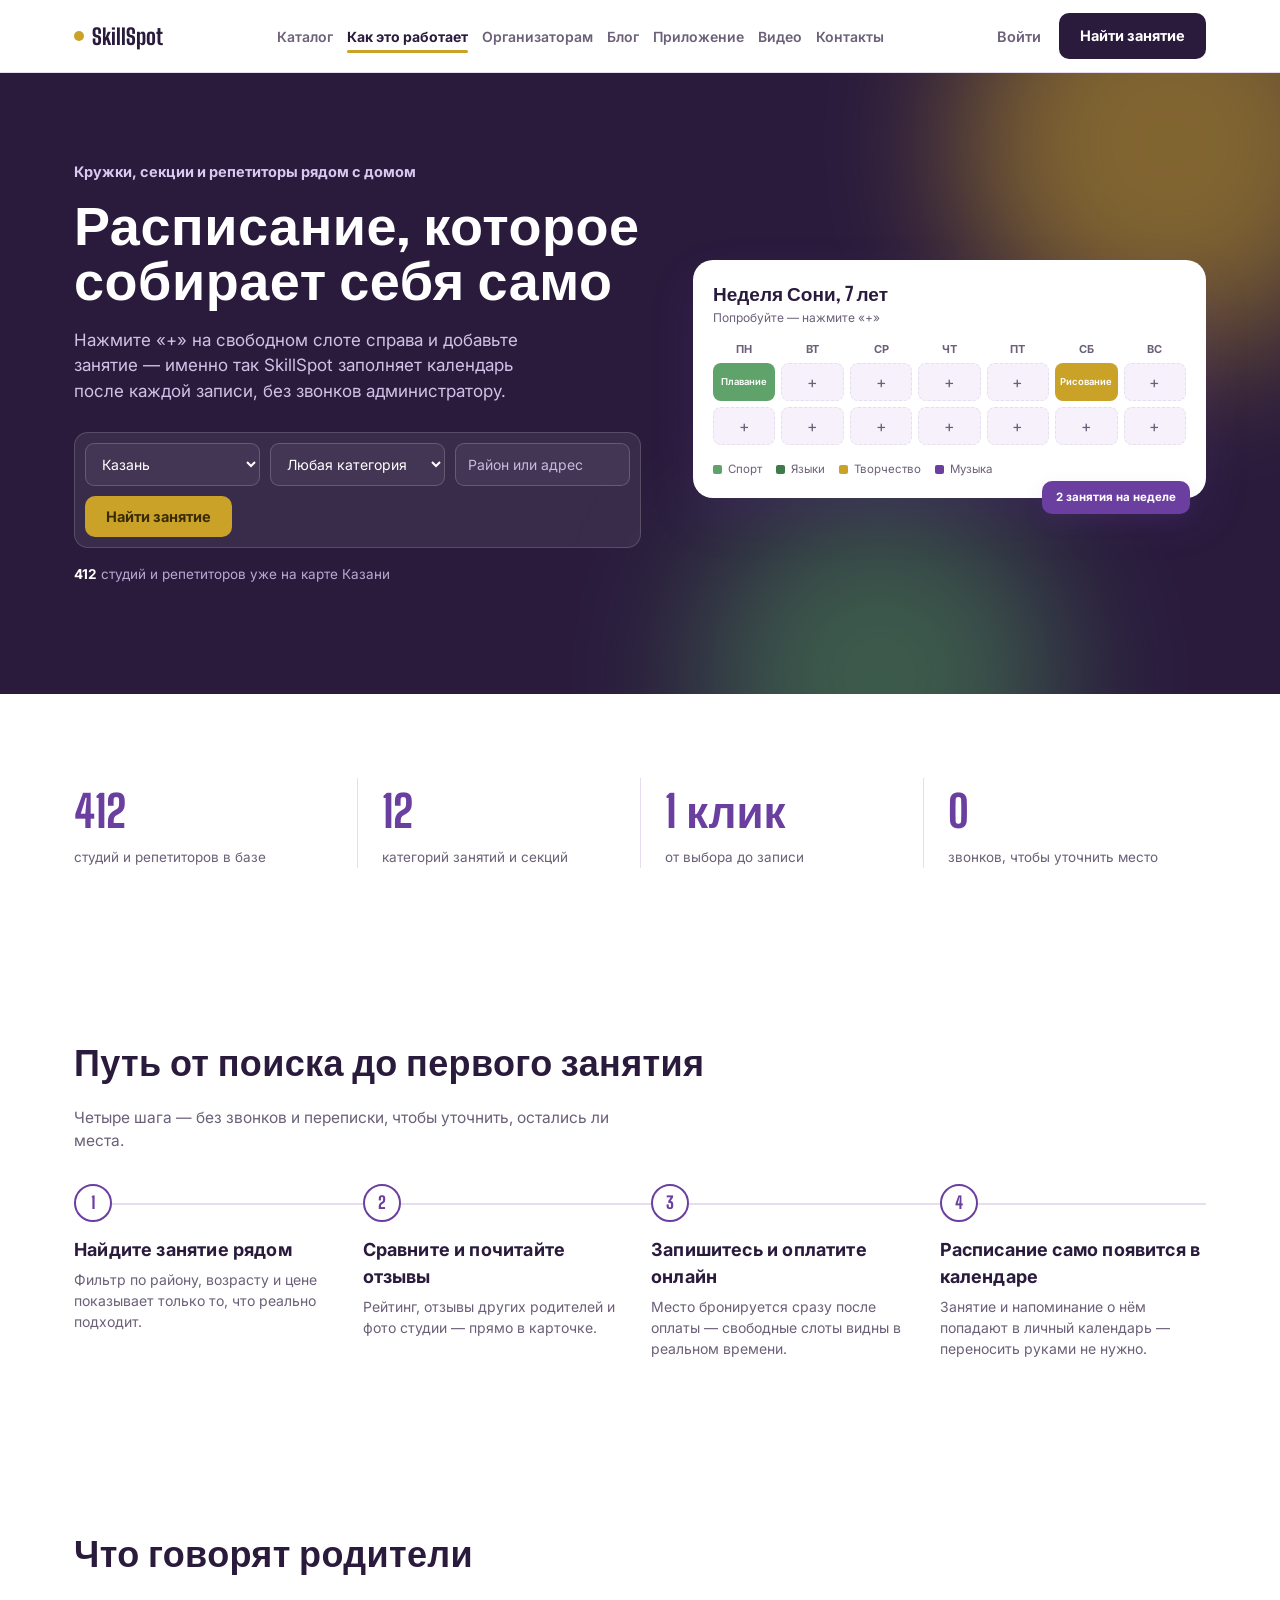
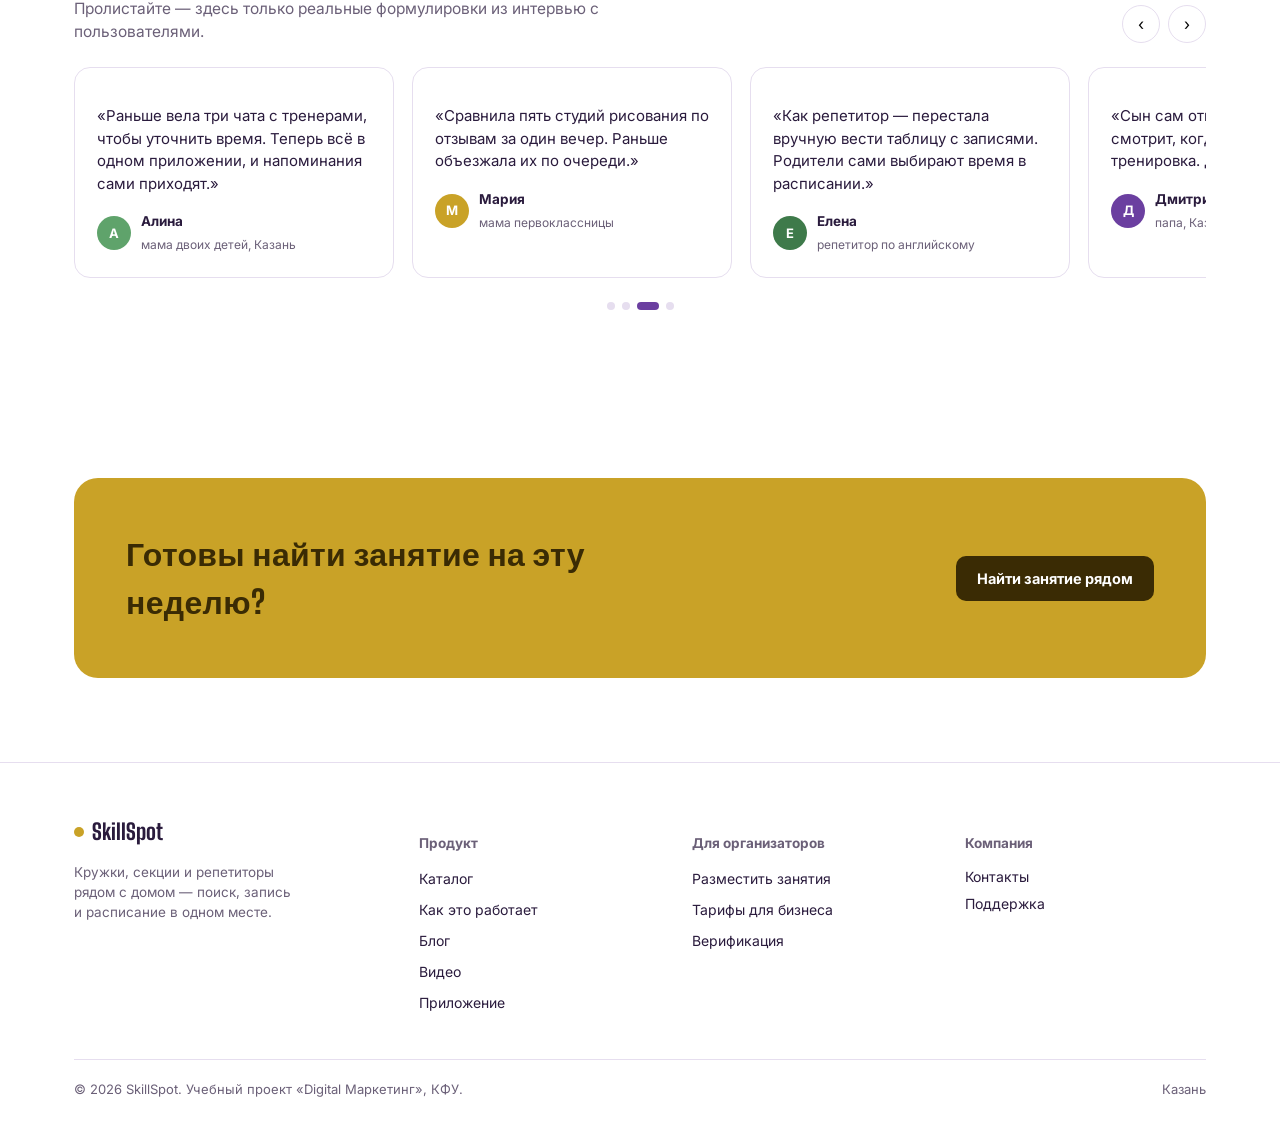
==== commit 69372caf: "удалена презентация" ====
--- a/index.html
+++ b/index.html
@@ -636,7 +636,7 @@
       <a href="blog.html">Блог</a>
       <a href="app.html">Приложение</a>
       <a href="videos.html">Видео</a>
-      <a href="about.html">О проекте</a>
+      <!-- <a href="about.html">О проекте</a> -->
       <a href="contacts.html">Контакты</a>
     </nav>
     <div class="nav-right">
@@ -654,7 +654,7 @@
     <a href="blog.html">Блог</a>
     <a href="app.html">Приложение</a>
     <a href="videos.html">Видео</a>
-    <a href="about.html">О проекте</a>
+    <!-- <a href="about.html">О проекте</a> -->
     <a href="contacts.html">Контакты</a>
     <button type="button" class="login" id="loginOpenBtnMobile" style="text-align:left; background:none; border:none; cursor:pointer; padding:0;">Войти</button>
     <a href="catalog.html" class="btn btn-primary btn-sm" style="width:fit-content;">Найти занятие</a>
@@ -820,7 +820,7 @@
       </div>
       <div class="foot-col">
         <h4>Компания</h4>
-        <a href="about.html">О проекте</a>
+        <!-- <a href="about.html">О проекте</a> -->
         <button type="button" class="foot-link-btn" id="footContactBtn">Контакты</button>
         <button type="button" class="foot-link-btn" id="footSupportBtn">Поддержка</button>
       </div>
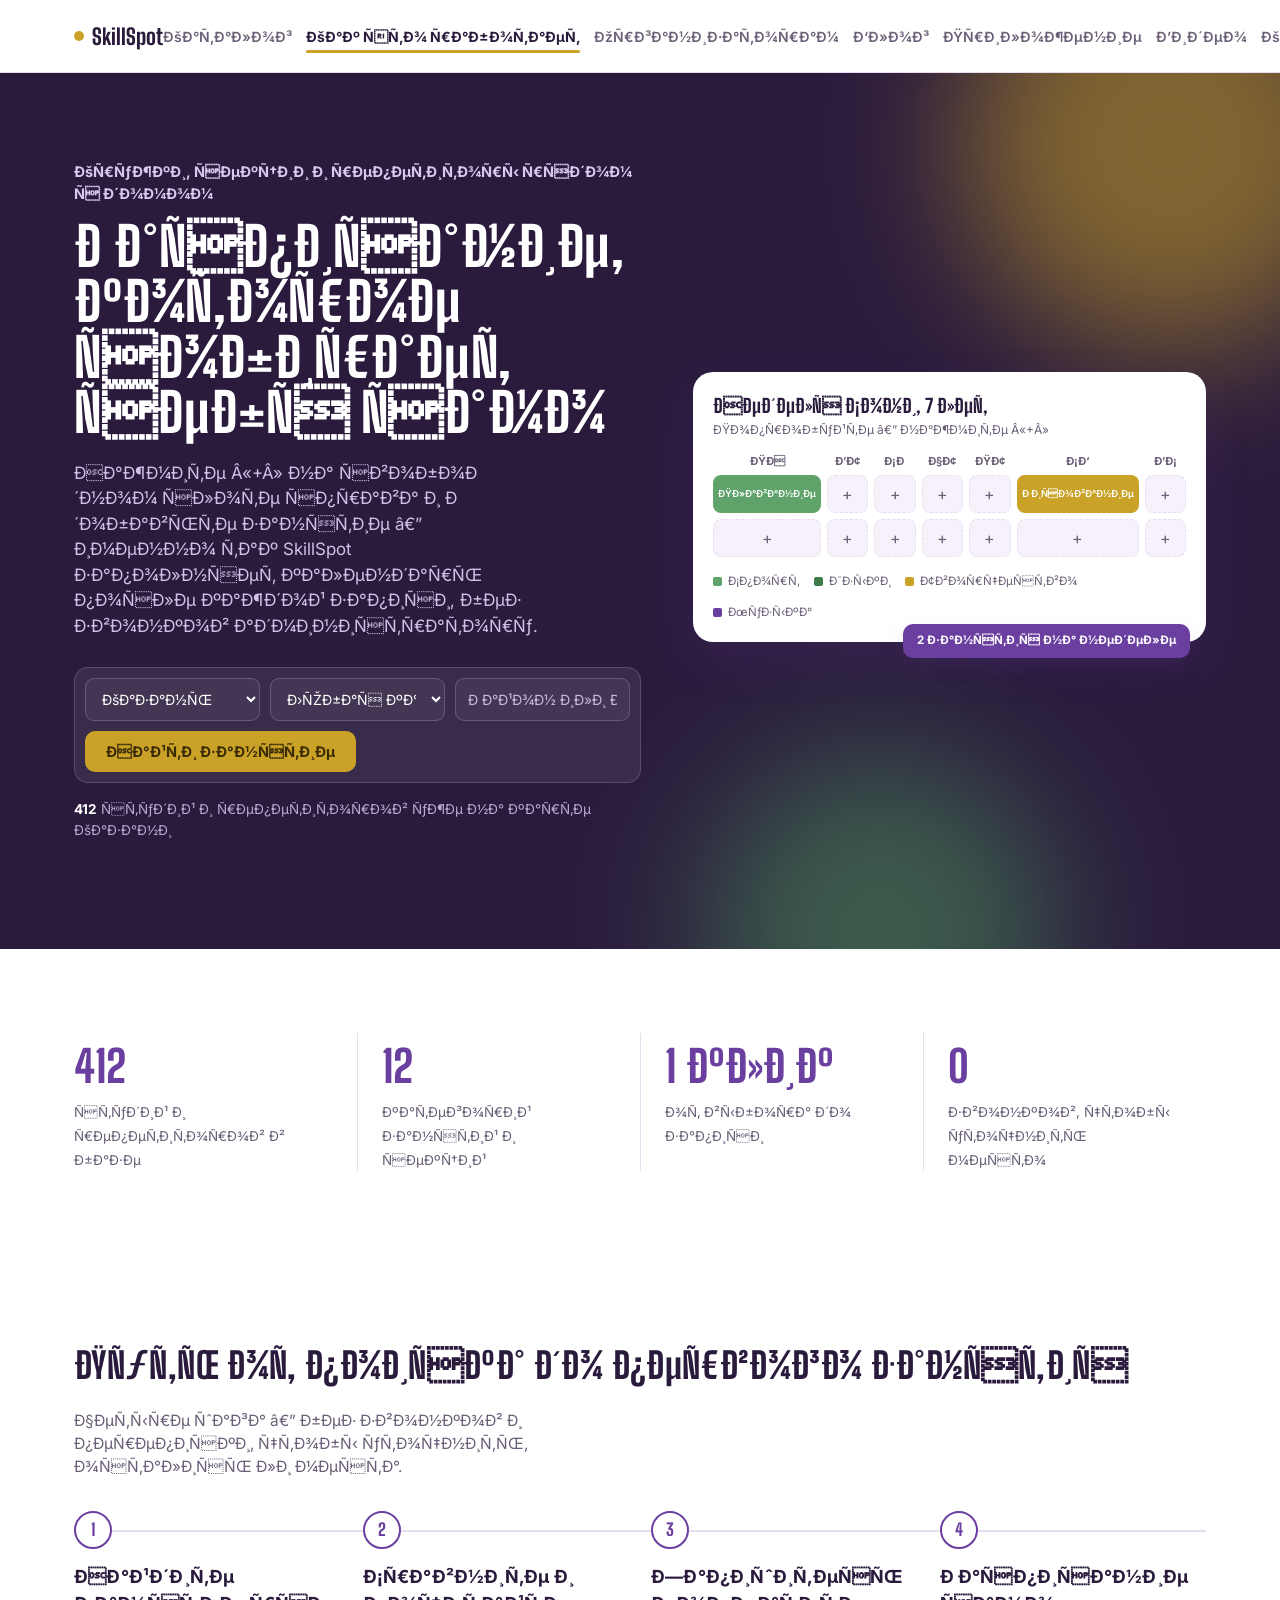
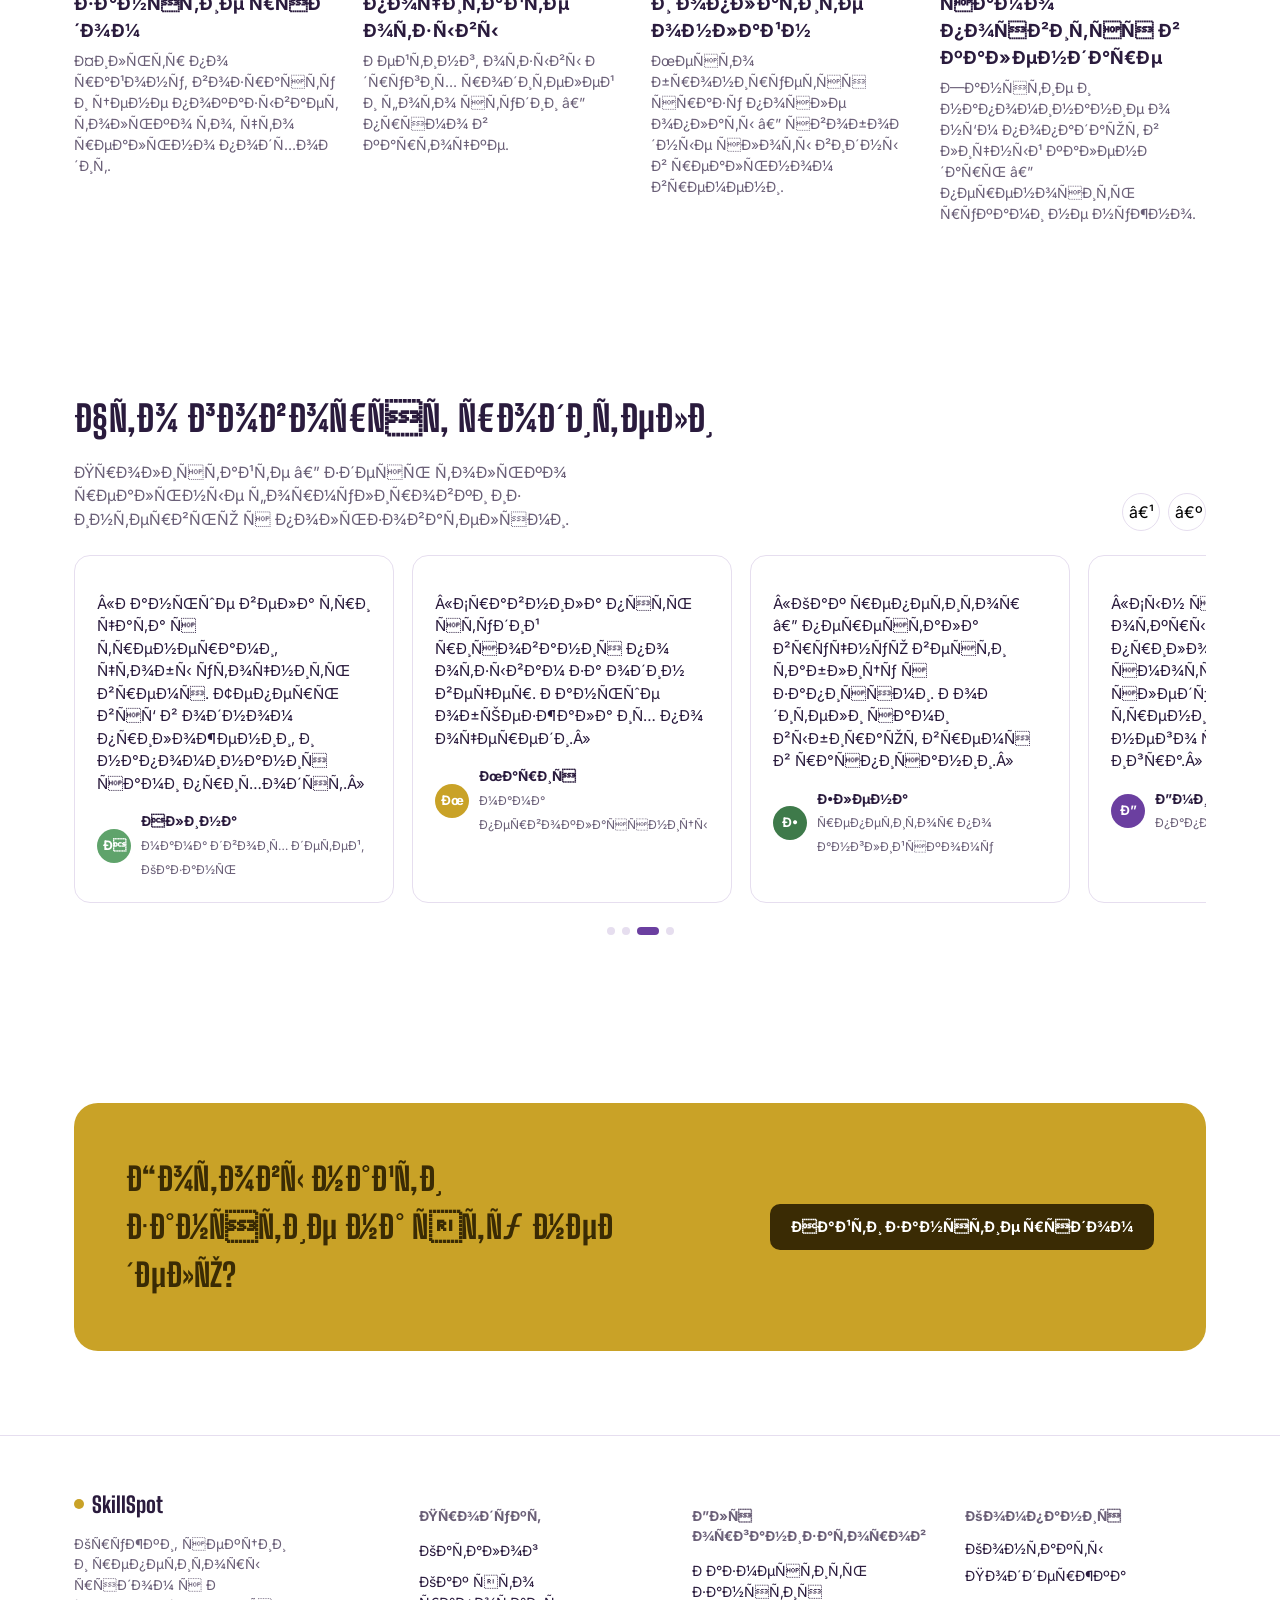
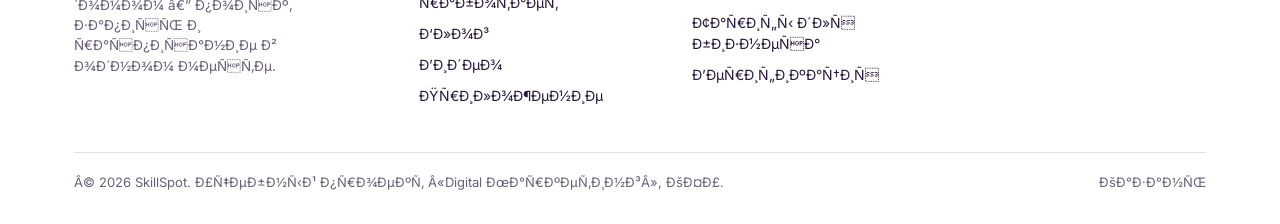
==== commit c9f2b38c: "удалена презентация" ====
--- a/index.html
+++ b/index.html
@@ -1,1550 +1,3885 @@
-<!DOCTYPE html>
+<!doctype html>
 <html lang="ru">
-<head>
-<meta charset="UTF-8">
-<meta name="viewport" content="width=device-width, initial-scale=1, viewport-fit=cover">
-<title>SkillSpot — кружки, секции и репетиторы рядом с домом в Казани</title>
-<meta name="description" content="SkillSpot — поиск и онлайн-запись на кружки, секции, танцы, репетиторов и детские студии в Казани.">
-<meta name="keywords" content="кружки для детей, секции рядом с домом, репетиторы Казань, детские студии, запись на занятия онлайн, расписание кружков, дополнительное образование, SkillSpot">
-<meta name="author" content="SkillSpot">
-<meta name="robots" content="index, follow">
-<link rel="canonical" href="https://skillspot.ru/">
-
-<!-- Open Graph -->
-<meta property="og:type" content="website">
-<meta property="og:locale" content="ru_RU">
-<meta property="og:site_name" content="SkillSpot">
-<meta property="og:title" content="SkillSpot — кружки, секции и репетиторы рядом с домом">
-<meta property="og:description" content="Поиск, сравнение и онлайн-запись на кружки, секции и к репетиторам. Расписание само синхронизируется с календарём.">
-<meta property="og:url" content="https://skillspot.ru/">
-<meta name="twitter:card" content="summary">
-<meta name="twitter:title" content="SkillSpot — кружки, секции и репетиторы рядом с домом">
-<meta name="twitter:description" content="Поиск, сравнение и онлайн-запись на кружки, секции и к репетиторам в одном месте.">
-
-<link rel="preconnect" href="https://fonts.googleapis.com">
-<link rel="preconnect" href="https://fonts.gstatic.com" crossorigin>
-<link href="https://fonts.googleapis.com/css2?family=Big+Shoulders+Display:wght@600;700;800;900&family=Inter:wght@400;500;600;700&display=swap" rel="stylesheet">
-
-<!--
+  <head>
+    <!-- Yandex.Metrika counter -->
+    <script type="text/javascript">
+      (function (m, e, t, r, i, k, a) {
+        m[i] =
+          m[i] ||
+          function () {
+            (m[i].a = m[i].a || []).push(arguments);
+          };
+        m[i].l = 1 * new Date();
+        for (var j = 0; j < document.scripts.length; j++) {
+          if (document.scripts[j].src === r) {
+            return;
+          }
+        }
+        ((k = e.createElement(t)),
+          (a = e.getElementsByTagName(t)[0]),
+          (k.async = 1),
+          (k.src = r),
+          a.parentNode.insertBefore(k, a));
+      })(
+        window,
+        document,
+        "script",
+        "https://mc.yandex.ru/metrika/tag.js?id=113443850",
+        "ym",
+      );
+
+      ym(113443850, "init", {
+        ssr: true,
+        webvisor: true,
+        clickmap: true,
+        ecommerce: "dataLayer",
+        referrer: document.referrer,
+        url: location.href,
+        accurateTrackBounce: true,
+        trackLinks: true,
+      });
+    </script>
+    <noscript
+      ><div>
+        <img
+          src="https://mc.yandex.ru/watch/113443850"
+          style="position: absolute; left: -9999px"
+          alt=""
+        /></div
+    ></noscript>
+    <!-- /Yandex.Metrika counter -->
+    <meta charset="UTF-8" />
+    <meta
+      name="viewport"
+      content="width=device-width, initial-scale=1, viewport-fit=cover"
+    />
+    <title>
+      SkillSpot — кружки, секции и репетиторы рядом с домом в Казани
+    </title>
+    <meta
+      name="description"
+      content="SkillSpot — поиск и онлайн-запись на кружки, секции, танцы, репетиторов и детские студии в Казани."
+    />
+    <meta
+      name="keywords"
+      content="кружки для детей, секции рядом с домом, репетиторы Казань, детские студии, запись на занятия онлайн, расписание кружков, дополнительное образование, SkillSpot"
+    />
+    <meta name="author" content="SkillSpot" />
+    <meta name="robots" content="index, follow" />
+    <link rel="canonical" href="https://skillspot.ru/" />
+
+    <!-- Open Graph -->
+    <meta property="og:type" content="website" />
+    <meta property="og:locale" content="ru_RU" />
+    <meta property="og:site_name" content="SkillSpot" />
+    <meta
+      property="og:title"
+      content="SkillSpot — кружки, секции и репетиторы рядом с домом"
+    />
+    <meta
+      property="og:description"
+      content="Поиск, сравнение и онлайн-запись на кружки, секции и к репетиторам. Расписание само синхронизируется с календарём."
+    />
+    <meta property="og:url" content="https://skillspot.ru/" />
+    <meta name="twitter:card" content="summary" />
+    <meta
+      name="twitter:title"
+      content="SkillSpot — кружки, секции и репетиторы рядом с домом"
+    />
+    <meta
+      name="twitter:description"
+      content="Поиск, сравнение и онлайн-запись на кружки, секции и к репетиторам в одном месте."
+    />
+
+    <link rel="preconnect" href="https://fonts.googleapis.com" />
+    <link rel="preconnect" href="https://fonts.gstatic.com" crossorigin />
+    <link
+      href="https://fonts.googleapis.com/css2?family=Big+Shoulders+Display:wght@600;700;800;900&family=Inter:wght@400;500;600;700&display=swap"
+      rel="stylesheet"
+    />
+
+    <!--
   Яндекс.Вебмастер: подтверждение прав на сайт через meta-тег.
   После регистрации сайта в Яндекс.Вебмастере вставьте сюда свой код подтверждения:
   <meta name="yandex-verification" content="ВАШ_КОД_ПОДТВЕРЖДЕНИЯ" />
 -->
 
-<script type="application/ld+json">
-{
-  "@context": "https://schema.org",
-  "@type": "Organization",
-  "name": "SkillSpot",
-  "url": "https://skillspot.ru/",
-  "description": "Онлайн-платформа для поиска и записи на кружки, секции и к репетиторам.",
-  "areaServed": "Казань",
-  "sameAs": []
-}
-</script>
-<style>
-  :root{
-    box-sizing:border-box;
-    padding-top:env(safe-area-inset-top,0px);
-    padding-bottom:env(safe-area-inset-bottom,0px);
-
-    --ink:#2A1B3D;
-    --paper:#FFFFFF;
-    --paper-2:#F6F1FA;
-    --sub:#6B6078;
-    --line:#E6DEEF;
-
-    --brand:#6B3FA0;
-    --brand-ink:#3F2461;
-    --brand-tint:#EEE4F7;
-
-    --mustard:#C9A227;
-    --mustard-ink:#6B4E0F;
-    --green:#4C8F58;
-    --green-ink:#254A2C;
-
-    --sport:#5FA36B;
-    --art:#C9A227;
-    --music:#6B3FA0;
-    --lang:#3E7A4A;
-    --tutor:#A5821F;
-    --dance:#8B5FBE;
-    --fitness:#4C8F58;
-    --school:#7A5D12;
-
-    --shadow: 0 20px 45px rgba(107,63,160,0.16);
-    --shadow-sm: 0 8px 20px rgba(107,63,160,0.12);
-  }
-  html{scroll-padding-top:76px; scroll-behavior:smooth;}
-  @media (prefers-reduced-motion: reduce){ html{scroll-behavior:auto;} }
-  *{box-sizing:border-box;}
-  ::selection{ background:var(--brand-tint); color:var(--brand-ink); }
-
-  @media (prefers-color-scheme: dark){
-    :root:not([data-theme="light"]){
-      --ink:#F1EEF7; --paper:#1E1730; --paper-2:#241B3A; --sub:#C7BBDD; --line:#3A2D55;
-      --brand-tint:#33254D;
-    }
-  }
-  :root[data-theme="dark"]{
-    --ink:#F1EEF7; --paper:#1E1730; --paper-2:#241B3A; --sub:#C7BBDD; --line:#3A2D55;
-    --brand-tint:#33254D;
-  }
-
-  body{
-    margin:0; background:var(--paper); color:var(--ink);
-    font-family:"Inter",-apple-system,BlinkMacSystemFont,"Segoe UI",Roboto,Arial,sans-serif;
-    -webkit-font-smoothing:antialiased;
-    font-size:16px; line-height:1.5;
-  }
-  h1,h2,h3{
-    font-family:"Big Shoulders Display","Arial Narrow",Arial,sans-serif;
-    font-weight:800; letter-spacing:0.01em; margin:0; color:var(--ink);
-  }
-  a{color:inherit; text-decoration:none;}
-  img,svg{display:block; max-width:100%;}
-  :focus-visible{ outline:2.5px solid var(--mustard); outline-offset:2px; border-radius:4px; }
-  button{ font-family:inherit; }
-
-  ::-webkit-scrollbar{ width:10px; height:10px; }
-  ::-webkit-scrollbar-track{ background:var(--paper-2); }
-  ::-webkit-scrollbar-thumb{ background:var(--brand); border-radius:8px; }
-  html{ scrollbar-color:var(--brand) var(--paper-2); }
-
-  .wrap{ max-width:1180px; margin:0 auto; padding:0 24px; }
-  section{ padding:84px 0; }
-  @media (max-width:720px){ section{ padding:56px 0; } }
-
-  /* ---------- header ---------- */
-  header.site{
-    position:sticky; top:0; z-index:50;
-    background:color-mix(in srgb, var(--paper) 90%, transparent);
-    backdrop-filter: blur(10px);
-    border-bottom:1px solid var(--line);
-    padding-top:env(safe-area-inset-top,0px);
-  }
-  .nav{ display:flex; align-items:center; justify-content:space-between; height:72px; }
-  .logo{ display:flex; align-items:center; gap:8px; font-family:"Big Shoulders Display",sans-serif; font-weight:800; font-size:22px; }
-  .logo .dot{ width:10px; height:10px; border-radius:50%; background:var(--mustard); }
-  nav.links{ display:flex; gap:28px; font-size:14.5px; font-weight:600; }
-  nav.links a{ color:var(--sub); position:relative; }
-  nav.links a:hover{ color:var(--ink); }
-  .nav-right{ display:flex; align-items:center; gap:18px; }
-  .nav-right .login{ font-size:14.5px; font-weight:600; color:var(--sub); }
-  .btn{
-    display:inline-flex; align-items:center; justify-content:center; gap:6px;
-    padding:11px 20px; border-radius:10px; font-weight:700; font-size:14.5px;
-    border:1.5px solid transparent; cursor:pointer; white-space:nowrap;
-    transition:transform .18s ease, box-shadow .18s ease, background .18s ease;
-  }
-  @media (prefers-reduced-motion: reduce){ .btn{ transition:none; } }
-  .btn-primary{ background:var(--ink); color:var(--paper); }
-  .btn-primary:hover{ transform:translateY(-2px); box-shadow:var(--shadow-sm); }
-  .btn-mustard{ background:var(--mustard); color:#3A2B04; }
-  .btn-mustard:hover{ transform:translateY(-2px); box-shadow:0 14px 30px rgba(201,162,39,0.35); }
-  .btn-outline{ background:transparent; border-color:var(--line); color:var(--ink); }
-  .btn-outline:hover{ border-color:var(--brand); color:var(--brand); }
-  .btn-sm{ padding:8px 14px; font-size:13px; border-radius:8px; }
-  .btn:active{ transform:translateY(0); }
-
-  .burger{ display:none; background:none; border:none; padding:6px; cursor:pointer; }
-  .burger span{ display:block; width:22px; height:2px; background:var(--ink); margin:5px 0; }
-  @media (max-width:860px){
-    nav.links{ display:none; }
-    .nav-right .login{ display:none; }
-    .burger{ display:block; }
-  }
-  .mobile-panel{ display:none; flex-direction:column; gap:14px; padding:16px 24px 24px; border-top:1px solid var(--line); }
-  .mobile-panel.open{ display:flex; }
-  .mobile-panel a{ font-weight:600; color:var(--ink); }
-  .mobile-panel a.btn{ color:var(--paper); }
-
-  /* ---------- scrollspy rail ---------- */
-  .rail{
-    position:fixed; right:22px; top:50%; transform:translateY(-50%);
-    display:flex; flex-direction:column; gap:14px; z-index:45;
-  }
-  .rail a{ width:9px; height:9px; border-radius:50%; background:var(--line); display:block; transition:transform .2s ease, background .2s ease; }
-  .rail a.active{ background:var(--brand); transform:scale(1.5); }
-  @media (max-width:1040px){ .rail{ display:none; } }
-
-  /* ---------- hero ---------- */
-  .hero{
-    position:relative; overflow:hidden; padding:88px 0 96px;
-    background:var(--ink); color:#F4F0FA;
-  }
-  .glow{ position:absolute; border-radius:50%; filter:blur(70px); opacity:.55; pointer-events:none; }
-  .glow-1{ width:420px; height:420px; background:var(--mustard); top:-140px; right:-100px; }
-  .glow-2{ width:360px; height:360px; background:var(--green); bottom:-160px; right:220px; }
-  .hero-grid{ position:relative; display:grid; grid-template-columns:1.05fr 0.95fr; gap:52px; align-items:center; z-index:2; }
-  @media (max-width:900px){ .hero-grid{ grid-template-columns:1fr; gap:40px; } }
-  .eyebrow-free{ font-size:14.5px; color:#D9C9F0; font-weight:700; margin-bottom:14px; }
-  h1.hero-title{ font-size:54px; line-height:1.03; margin-bottom:20px; color:#fff; }
-  @media (max-width:520px){ h1.hero-title{ font-size:36px; } }
-  .hero p.lead{ font-size:17px; color:#CFC2E6; max-width:480px; margin-bottom:28px; }
-
-  .finder{
-    display:flex; gap:10px; flex-wrap:wrap; background:rgba(255,255,255,0.07);
-    border:1px solid rgba(255,255,255,0.16); border-radius:14px; padding:10px;
-  }
-  .finder select, .finder input{
-    border:1px solid rgba(255,255,255,0.18); background:rgba(255,255,255,0.06); color:#fff;
-    border-radius:9px; padding:11px 12px; font-size:14px; font-family:inherit;
-    flex:1; min-width:130px;
-  }
-  .finder select option{ color:#111; }
-  .finder input::placeholder{ color:#C7BBDD; }
-  .finder .btn{ flex:0 0 auto; }
-  @media (max-width:520px){ .finder{ flex-direction:column; } .finder select, .finder input{ min-width:100%; } }
-
-  .trust-line{ margin-top:16px; font-size:13.5px; color:#B8A9D4; }
-  .trust-line b{ color:#fff; }
-
-  /* interactive planner card */
-  .schedule-card{
-    background:var(--paper); border-radius:20px; box-shadow:var(--shadow); padding:20px; position:relative; color:var(--ink);
-  }
-  .schedule-head{ display:flex; justify-content:space-between; align-items:baseline; margin-bottom:14px; }
-  .schedule-head .cal-title{ font-family:"Big Shoulders Display",sans-serif; font-weight:800; font-size:19px; }
-  .schedule-head .cal-sub{ font-size:12px; color:var(--sub); }
-  .week{ display:grid; grid-template-columns:repeat(7,1fr); gap:6px; }
-  .day{ display:flex; flex-direction:column; gap:6px; }
-  .day .d-label{ font-size:11px; text-align:center; color:var(--sub); font-weight:700; }
-  .slot{ border-radius:8px; padding:6px 5px; font-size:9.5px; line-height:1.25; color:#fff; font-weight:600; min-height:38px; display:flex; align-items:center; justify-content:center; text-align:center; }
-  .slot.empty{ background:var(--paper-2); border:1px dashed var(--line); min-height:38px; color:var(--sub); cursor:pointer; font-size:16px; font-weight:400; position:relative; }
-  .slot.empty:hover{ border-color:var(--brand); color:var(--brand); }
-  .add-menu{
-    position:absolute; z-index:10; background:var(--paper); border:1px solid var(--line); border-radius:10px;
-    box-shadow:var(--shadow); padding:6px; display:none; flex-direction:column; gap:3px; min-width:120px;
-  }
-  .add-menu.open{ display:flex; }
-  .add-menu button{
-    border:none; background:none; text-align:left; font-size:11px; padding:6px 8px; border-radius:6px; cursor:pointer;
-    display:flex; align-items:center; gap:6px; color:var(--ink);
-  }
-  .add-menu button:hover{ background:var(--paper-2); }
-  .add-menu .sw{ width:8px; height:8px; border-radius:50%; flex:0 0 auto; }
-  .legend-row{ display:flex; gap:14px; flex-wrap:wrap; margin-top:16px; font-size:11.5px; color:var(--sub); }
-  .legend-row .lg{ display:flex; align-items:center; gap:6px; }
-  .legend-row .sq{ width:9px; height:9px; border-radius:2px; }
-  .plan-count{
-    position:absolute; right:16px; bottom:-16px; background:var(--brand); color:#fff;
-    font-size:11.5px; font-weight:700; padding:8px 14px; border-radius:10px; box-shadow:var(--shadow-sm);
-  }
-
-  /* ---------- marquee ---------- */
-  .marquee-wrap{ overflow:hidden; border-top:1px solid var(--line); border-bottom:1px solid var(--line); background:var(--paper-2); padding:16px 0; }
-  .marquee{ display:flex; gap:14px; width:max-content; animation:scroll-left 32s linear infinite; }
-  @media (prefers-reduced-motion: reduce){ .marquee{ animation:none; flex-wrap:wrap; } }
-  .marquee-wrap:hover .marquee{ animation-play-state:paused; }
-  @keyframes scroll-left{ from{ transform:translateX(0); } to{ transform:translateX(-50%); } }
-  .m-chip{ display:flex; align-items:center; gap:8px; padding:9px 18px; border-radius:999px; background:var(--paper); border:1px solid var(--line); font-weight:700; font-size:14px; white-space:nowrap; }
-  .m-chip .dot{ width:8px; height:8px; border-radius:50%; }
-
-  /* ---------- stats ---------- */
-  .stats-grid{ display:grid; grid-template-columns:repeat(4,1fr); }
-  @media (max-width:760px){ .stats-grid{ grid-template-columns:repeat(2,1fr); } }
-  .stat{ padding:0 24px; border-left:1px solid var(--line); }
-  .stat:first-child{ border-left:none; padding-left:0; }
-  @media (max-width:760px){ .stat:nth-child(2n+1){ border-left:none; padding-left:0; } }
-  .stat b{ display:block; font-family:"Big Shoulders Display",sans-serif; font-size:44px; font-weight:800; color:var(--brand); }
-  .stat span{ font-size:13.5px; color:var(--sub); }
-
-  /* ---------- categories heading ---------- */
-  h2.section-title{ font-size:36px; margin-bottom:10px; }
-  p.section-lead{ color:var(--sub); font-size:15.5px; max-width:560px; margin-bottom:32px; }
-
-  /* ---------- journey / how it works ---------- */
-  .journey{ position:relative; }
-  .journey-line{ position:absolute; left:0; right:0; top:19px; height:2px; background:var(--line); }
-  @media (max-width:760px){ .journey-line{ display:none; } }
-  .steps{ display:grid; grid-template-columns:repeat(4,1fr); gap:22px; position:relative; }
-  @media (max-width:900px){ .steps{ grid-template-columns:repeat(2,1fr); } }
-  @media (max-width:520px){ .steps{ grid-template-columns:1fr; } }
-  .step .num{
-    width:38px; height:38px; border-radius:50%; background:var(--paper); border:2px solid var(--brand);
-    color:var(--brand); font-family:"Big Shoulders Display",sans-serif; font-size:17px; font-weight:800;
-    display:flex; align-items:center; justify-content:center; margin-bottom:14px; position:relative; z-index:2;
-  }
-  .step h3{ font-size:18px; font-weight:700; margin:0 0 6px; font-family:"Inter",sans-serif; }
-  .step p{ font-size:14px; color:var(--sub); margin:0; }
-
-  /* ---------- providers ---------- */
-  .filter-row{ display:flex; gap:10px; flex-wrap:wrap; margin-bottom:26px; }
-  .filter-btn{
-    border:1.5px solid var(--line); background:var(--paper); color:var(--ink); border-radius:999px;
-    padding:9px 16px; font-size:13.5px; font-weight:700; cursor:pointer; display:flex; align-items:center; gap:7px;
-    transition:border-color .15s ease, color .15s ease;
-  }
-  .filter-btn .dot{ width:8px; height:8px; border-radius:50%; }
-  .filter-btn.active{ border-color:var(--ink); background:var(--ink); color:#fff; }
-  .filter-btn.active .dot{ box-shadow:0 0 0 2px rgba(255,255,255,0.5); }
-
-  .prov-grid{ display:grid; grid-template-columns:repeat(3,1fr); gap:18px; grid-auto-flow:dense; }
-  @media (max-width:900px){ .prov-grid{ grid-template-columns:repeat(2,1fr); } }
-  @media (max-width:600px){ .prov-grid{ grid-template-columns:1fr; } }
-  .prov-card{
-    border:1px solid var(--line); border-radius:16px; padding:20px; background:var(--paper);
-    display:flex; flex-direction:column; gap:10px; transition:transform .18s ease, box-shadow .18s ease;
-  }
-  .prov-card:hover{ transform:translateY(-3px); box-shadow:var(--shadow-sm); }
-  .prov-card.big{ grid-row:span 2; justify-content:space-between; background:var(--brand-tint); border-color:transparent; }
-  .prov-card.hidden{ display:none; }
-  .prov-top{ display:flex; align-items:center; gap:8px; }
-  .prov-top .dot{ width:9px; height:9px; border-radius:50%; }
-  .prov-top span{ font-size:12.5px; color:var(--sub); font-weight:600; }
-  .prov-card h3{ font-family:"Inter",sans-serif; font-size:18px; font-weight:700; }
-  .prov-card.big h3{ font-size:24px; font-family:"Big Shoulders Display",sans-serif; }
-  .prov-card p{ font-size:13.5px; color:var(--sub); margin:0; }
-  .prov-meta{ display:flex; justify-content:space-between; align-items:center; font-size:13.5px; margin-top:auto; padding-top:8px; }
-  .prov-meta b{ font-size:15px; }
-  .rating{ color:var(--mustard-ink); font-weight:700; }
-  .empty-state{ display:none; text-align:center; padding:40px 0; color:var(--sub); font-size:14.5px; }
-  .empty-state.show{ display:block; }
-
-  /* ---------- audience tabs ---------- */
-  .tabs{ display:flex; gap:10px; margin-bottom:24px; }
-  .tab-btn{
-    border:1.5px solid var(--line); background:var(--paper); color:var(--sub); font-weight:700; font-size:14.5px;
-    border-radius:999px; padding:10px 20px; cursor:pointer;
-  }
-  .tab-btn.active{ background:var(--ink); color:#fff; border-color:var(--ink); }
-  .tab-panel{ display:none; border:1px solid var(--line); border-radius:18px; padding:36px; background:var(--paper-2); }
-  .tab-panel.active{ display:block; }
-  .tab-panel h3{ font-family:"Big Shoulders Display",sans-serif; font-size:26px; margin-bottom:16px; }
-  .tab-panel ul{ list-style:none; margin:0 0 22px; padding:0; display:grid; grid-template-columns:1fr 1fr; gap:12px 24px; }
-  @media (max-width:600px){ .tab-panel ul{ grid-template-columns:1fr; } }
-  .tab-panel li{ font-size:14.5px; color:var(--ink); display:flex; gap:10px; align-items:flex-start; }
-  .tab-panel li svg{ flex:0 0 auto; margin-top:3px; color:var(--brand); }
-
-  /* ---------- app ---------- */
-  .app-grid{ display:grid; grid-template-columns:1fr 0.9fr; gap:48px; align-items:center; }
-  @media (max-width:900px){ .app-grid{ grid-template-columns:1fr; } }
-  .app-badges{ display:flex; gap:10px; margin-top:22px; flex-wrap:wrap; }
-  .app-badge{ border:1.5px solid var(--line); border-radius:10px; padding:10px 16px; font-size:13.5px; font-weight:700; }
-  .phone{ background:var(--ink); border-radius:32px; padding:14px; max-width:280px; margin:0 auto; box-shadow:var(--shadow); }
-  .phone-screen{ background:var(--paper); border-radius:22px; padding:16px; min-height:420px; }
-  .phone-app-title{ font-family:"Big Shoulders Display",sans-serif; font-weight:800; font-size:17px; margin-bottom:12px; }
-  .phone-item{ display:flex; gap:10px; align-items:center; border:1px solid var(--line); border-radius:10px; padding:9px 10px; margin-bottom:8px; }
-  .phone-item .sq{ width:8px; height:8px; border-radius:50%; flex:0 0 auto; }
-  .phone-item div span{ display:block; font-size:11px; color:var(--sub); }
-  .phone-item div b{ font-size:12.5px; }
-
-  /* ---------- reviews carousel ---------- */
-  .rev-head{ display:flex; justify-content:space-between; align-items:flex-end; margin-bottom:24px; gap:16px; flex-wrap:wrap; }
-  .rev-nav{ display:flex; gap:8px; }
-  .rev-nav button{ width:38px; height:38px; border-radius:50%; border:1.5px solid var(--line); background:var(--paper); cursor:pointer; font-size:16px; }
-  .rev-nav button:hover{ border-color:var(--brand); color:var(--brand); }
-  .rev-scroll{ display:flex; gap:18px; overflow-x:auto; scroll-snap-type:x mandatory; padding-bottom:6px; scrollbar-width:none; }
-  .rev-scroll::-webkit-scrollbar{ display:none; }
-  .rev-card{ border:1px solid var(--line); border-radius:16px; padding:22px; background:var(--paper); scroll-snap-align:start; flex:0 0 320px; }
-  .rev-quote{ font-size:15px; margin-bottom:16px; }
-  .rev-who{ display:flex; align-items:center; gap:10px; }
-  .avatar{ width:34px; height:34px; border-radius:50%; display:flex; align-items:center; justify-content:center; color:#fff; font-weight:700; font-size:13px; flex:0 0 auto; }
-  .rev-who div b{ font-size:13.5px; display:block; }
-  .rev-who div span{ font-size:12px; color:var(--sub); }
-
-  /* ---------- loyalty ---------- */
-  .loyalty{ background:var(--ink); color:#F4F0FA; border-radius:24px; padding:48px; position:relative; overflow:hidden; }
-  .loyalty-grid{ display:grid; grid-template-columns:1.2fr 1fr; gap:32px; align-items:center; position:relative; z-index:2; }
-  @media (max-width:800px){ .loyalty-grid{ grid-template-columns:1fr; } }
-  .loyalty h2{ color:#fff; font-size:30px; margin-bottom:12px; }
-  .loyalty p{ color:#CFC2E6; font-size:15px; max-width:440px; }
-  .progress-wrap{ margin-top:22px; }
-  .progress-label{ display:flex; justify-content:space-between; font-size:12.5px; color:#CFC2E6; margin-bottom:8px; }
-  .progress-track{ height:10px; border-radius:999px; background:rgba(255,255,255,0.12); overflow:hidden; }
-  .progress-fill{ height:100%; width:0%; border-radius:999px; background:linear-gradient(90deg,var(--mustard),var(--green)); transition:width 1.1s cubic-bezier(.2,.8,.2,1); }
-  @media (prefers-reduced-motion: reduce){ .progress-fill{ transition:none; } }
-  .loy-list{ display:flex; flex-direction:column; gap:14px; }
-  .loy-item{ display:flex; gap:12px; align-items:flex-start; background:rgba(255,255,255,0.07); border-radius:12px; padding:14px 16px; }
-  .loy-item b{ display:block; font-size:14.5px; color:#fff; }
-  .loy-item span{ font-size:13px; color:#CFC2E6; }
-
-  /* ---------- cta band ---------- */
-  .cta-band{
-    border-radius:24px; padding:52px; background:var(--mustard); color:#3A2B04;
-    display:flex; justify-content:space-between; align-items:center; gap:24px; flex-wrap:wrap;
-  }
-  .cta-band h2{ font-size:32px; max-width:520px; color:#3A2B04; }
-  .cta-band .btn-primary{ background:#3A2B04; }
-
-  /* ---------- editable content & video blocks ---------- */
-  .edit-head{ display:flex; justify-content:space-between; align-items:flex-end; gap:16px; margin-bottom:20px; flex-wrap:wrap; }
-  .edit-toggle{ display:none; }
-  .content-view{ font-size:15.5px; color:var(--ink); line-height:1.75; max-width:720px; white-space:pre-wrap; }
-  .content-edit textarea{
-    width:100%; min-height:170px; border:1px solid var(--line); border-radius:12px; padding:14px;
-    font-family:inherit; font-size:14.5px; resize:vertical; background:var(--paper); color:var(--ink);
-  }
-  .edit-actions{ display:flex; gap:10px; margin-top:12px; }
-  .video-view{
-    border:1px solid var(--line); border-radius:18px; overflow:hidden; background:var(--paper-2);
-    min-height:280px; display:flex; align-items:center; justify-content:center;
-  }
-  .video-view video{ width:100%; max-height:520px; display:block; background:#000; }
-  .video-placeholder{ color:var(--sub); font-size:14.5px; padding:70px 20px; text-align:center; max-width:340px; }
-  .video-edit{ border:1px dashed var(--line); border-radius:16px; padding:22px; background:var(--paper-2); }
-  .video-edit input[type="text"]{
-    width:100%; border:1px solid var(--line); border-radius:10px; padding:11px 14px;
-    font-size:14px; font-family:inherit; background:var(--paper); color:var(--ink);
-  }
-  .upload-hint{ font-size:12.5px; color:var(--sub); margin-top:10px; min-height:1em; }
-  [hidden]{ display:none !important; }
-
-  /* ---------- live-app motion layer ---------- */
-  header.site{ transition:box-shadow .25s ease; }
-  header.site.scrolled{ box-shadow:0 10px 28px rgba(42,27,61,0.10); }
-  .nav{ transition:height .25s ease; }
-  header.site.scrolled .nav{ height:60px; }
-
-  .reveal{ opacity:0; transform:translateY(20px); transition:opacity .65s cubic-bezier(.2,.8,.2,1), transform .65s cubic-bezier(.2,.8,.2,1); }
-  .reveal.in-view{ opacity:1; transform:translateY(0); }
-  .reveal-stagger.in-view > *{ transition-delay:calc(var(--stagger-i, 0) * 70ms); }
-
-  @media (prefers-reduced-motion: no-preference){
-    @keyframes heroIn{ from{ opacity:0; transform:translateY(18px); } to{ opacity:1; transform:translateY(0); } }
-    .hero-grid > div:first-child > *{ opacity:0; animation:heroIn .7s ease forwards; }
-    .hero-grid > div:first-child > *:nth-child(1){ animation-delay:.05s; }
-    .hero-grid > div:first-child > *:nth-child(2){ animation-delay:.15s; }
-    .hero-grid > div:first-child > *:nth-child(3){ animation-delay:.25s; }
-    .hero-grid > div:first-child > *:nth-child(4){ animation-delay:.35s; }
-    .hero-grid > div:first-child > *:nth-child(5){ animation-delay:.45s; }
-    .schedule-card{ opacity:0; animation:heroIn .7s ease forwards; animation-delay:.3s; }
-
-    @keyframes floaty{ 0%,100%{ transform:translateY(0) scale(1); } 50%{ transform:translateY(-20px) scale(1.04); } }
-    .glow-1{ animation:floaty 9s ease-in-out infinite; }
-    .glow-2{ animation:floaty 11s ease-in-out infinite; animation-delay:-4s; }
-
-    @keyframes popIn{ from{ transform:scale(.78); opacity:.3; } to{ transform:scale(1); opacity:1; } }
-    .slot.pop{ animation:popIn .4s cubic-bezier(.2,.9,.3,1.3); }
-  }
-
-  .prov-card{ transition:opacity .3s ease, transform .3s ease, box-shadow .18s ease; }
-  .prov-card.prov-hide{ opacity:0; transform:scale(.93); }
-  .empty-state{ transition:opacity .25s ease; }
-
-  .tab-panel{ display:none; opacity:0; transform:translateY(8px); transition:opacity .3s ease, transform .3s ease; }
-  .tab-panel.active{ opacity:1; transform:translateY(0); }
-
-  .btn{ position:relative; overflow:hidden; }
-  .btn .ripple{
-    position:absolute; border-radius:50%; transform:scale(0); opacity:.5; pointer-events:none;
-    background:rgba(0,0,0,0.14); animation:rippleAnim .6s ease-out forwards;
-  }
-  .btn-primary .ripple, .btn-mustard .ripple{ background:rgba(255,255,255,0.5); }
-  @keyframes rippleAnim{ to{ transform:scale(2.6); opacity:0; } }
-
-  .toast-wrap{
-    position:fixed; left:50%; bottom:24px; transform:translateX(-50%); z-index:70;
-    display:flex; flex-direction:column; gap:8px; align-items:center; pointer-events:none;
-    width:100%; padding:0 16px;
-  }
-  .toast{
-    background:var(--ink); color:#fff; font-size:13.5px; font-weight:600; padding:12px 20px;
-    border-radius:999px; box-shadow:var(--shadow); opacity:0; transform:translateY(14px) scale(.98);
-    transition:opacity .3s ease, transform .3s ease; max-width:360px; text-align:center;
-  }
-  .toast.show{ opacity:1; transform:translateY(0) scale(1); }
-
-  .to-top{
-    position:fixed; left:22px; bottom:22px; width:46px; height:46px; border-radius:50%;
-    background:var(--ink); color:#fff; border:none; font-size:19px; cursor:pointer;
-    opacity:0; pointer-events:none; transform:translateY(12px) scale(.9);
-    transition:opacity .25s ease, transform .25s ease, background .2s ease;
-    z-index:45; box-shadow:var(--shadow-sm);
-  }
-  .to-top.show{ opacity:1; pointer-events:auto; transform:translateY(0) scale(1); }
-  .to-top:hover{ background:var(--brand); }
-  @media (max-width:1040px){ .to-top{ left:16px; bottom:16px; } }
-
-  .rev-dots{ display:flex; gap:7px; justify-content:center; margin-top:18px; }
-  .rev-dots button{
-    width:8px; height:8px; border-radius:999px; border:none; background:var(--line);
-    cursor:pointer; padding:0; transition:width .25s ease, background .25s ease;
-  }
-  .rev-dots button.active{ width:22px; background:var(--brand); }
-
-  .finder .btn[data-loading="1"]{ pointer-events:none; opacity:.85; }
-  .login{ background:none; border:none; font-size:14.5px; font-weight:600; color:var(--sub); cursor:pointer; font-family:inherit; padding:0; }
-  .login:hover{ color:var(--ink); }
-
-  /* ---------- generic overlay (login / contact / article lightbox) ---------- */
-  .overlay{
-    position:fixed; inset:0; z-index:90; background:rgba(20,14,30,0.55);
-    display:none; align-items:flex-start; justify-content:center;
-    padding:48px 16px; overflow-y:auto;
-    opacity:0; transition:opacity .22s ease;
-  }
-  .overlay.open{ display:flex; }
-  .overlay.show{ opacity:1; }
-  .overlay-box{
-    background:var(--paper); border-radius:18px; max-width:640px; width:100%;
-    padding:36px; position:relative; box-shadow:var(--shadow);
-    transform:translateY(16px) scale(.98); transition:transform .25s cubic-bezier(.2,.8,.2,1);
-  }
-  .overlay.show .overlay-box{ transform:translateY(0) scale(1); }
-  @media (prefers-reduced-motion: reduce){ .overlay, .overlay-box{ transition:none; } }
-  .overlay-box.wide{ max-width:760px; }
-  .overlay-close{
-    position:absolute; right:16px; top:16px; width:36px; height:36px; border-radius:50%;
-    border:1px solid var(--line); background:var(--paper); font-size:19px; line-height:1; cursor:pointer; color:var(--sub);
-  }
-  .overlay-close:hover{ color:var(--ink); border-color:var(--brand); }
-  .overlay-box h3{ font-size:24px; margin-bottom:6px; padding-right:30px; }
-  .overlay-box .ov-sub{ font-size:13.5px; color:var(--sub); margin-bottom:22px; }
-  .ov-field{ margin-bottom:14px; }
-  .ov-field label{ display:block; font-size:12.5px; font-weight:700; color:var(--sub); margin-bottom:6px; }
-  .ov-field input, .ov-field textarea{
-    width:100%; border:1px solid var(--line); border-radius:10px; padding:11px 13px;
-    font-size:14.5px; font-family:inherit; background:var(--paper-2); color:var(--ink);
-  }
-  .ov-field textarea{ min-height:100px; resize:vertical; }
-  .ov-note{ font-size:12.5px; color:var(--sub); margin-top:14px; }
-
-  /* ---------- blog ---------- */
-  .blog-grid{ display:grid; grid-template-columns:repeat(3,1fr); gap:20px; margin-bottom:40px; }
-  @media (max-width:900px){ .blog-grid{ grid-template-columns:repeat(2,1fr); } }
-  @media (max-width:600px){ .blog-grid{ grid-template-columns:1fr; } }
-  .blog-card{
-    border:1px solid var(--line); border-radius:16px; overflow:hidden; background:var(--paper);
-    display:flex; flex-direction:column; transition:transform .18s ease, box-shadow .18s ease;
-  }
-  .blog-card:hover{ transform:translateY(-3px); box-shadow:var(--shadow-sm); }
-  .blog-photo{
-    aspect-ratio:2/1; position:relative; display:flex; align-items:flex-end; overflow:hidden;
-  }
-  .blog-photo .ph-icon{ position:absolute; inset:0; display:flex; align-items:center; justify-content:center; opacity:.9; }
-  .blog-photo .ph-icon svg{ width:40px; height:40px; }
-  .blog-photo .ph-tag{
-    position:relative; z-index:2; margin:10px; font-size:10.5px; font-weight:700;
-    background:rgba(30,16,52,0.72); color:#fff; padding:4px 9px; border-radius:999px;
-  }
-  .blog-body{ padding:18px 18px 20px; display:flex; flex-direction:column; gap:8px; flex:1; }
-  .blog-body h3{ font-family:"Inter",sans-serif; font-size:16.5px; font-weight:700; line-height:1.3; }
-  .blog-body p{ font-size:13.5px; color:var(--sub); margin:0; line-height:1.55; }
-  .blog-photo-caption{ font-size:10.5px; color:var(--sub); padding:8px 18px 0; font-style:italic; }
-
-  .blog-feature{
-    display:grid; grid-template-columns:1fr 1fr; gap:0; border:1px solid var(--line); border-radius:18px;
-    overflow:hidden; background:var(--paper);
-  }
-  @media (max-width:800px){ .blog-feature{ grid-template-columns:1fr; } }
-  .blog-feature .blog-photo{ aspect-ratio:auto; height:100%; min-height:220px; }
-  .blog-feature-body{ padding:32px; display:flex; flex-direction:column; justify-content:center; gap:12px; }
-  .blog-feature-body .ph-tag-inline{
-    font-size:11px; font-weight:700; color:var(--brand-ink); background:var(--brand-tint);
-    padding:5px 11px; border-radius:999px; width:fit-content;
-  }
-  .blog-feature-body h3{ font-size:24px; font-family:"Big Shoulders Display",sans-serif; }
-  .blog-feature-body p{ font-size:14.5px; color:var(--sub); margin:0; }
-
-  .blog-video-card{
-    border:1px solid var(--line); border-radius:18px; padding:28px; background:var(--paper-2); margin-bottom:40px;
-  }
-  .blog-video-head{ display:flex; justify-content:space-between; align-items:flex-start; gap:16px; flex-wrap:wrap; margin-bottom:16px; }
-  .blog-video-head h3{ font-size:20px; font-family:"Big Shoulders Display",sans-serif; margin-bottom:4px; }
-  .blog-video-head p{ font-size:13.5px; color:var(--sub); margin:0; max-width:460px; }
-
-
-  .reels{ display:grid; grid-template-columns:repeat(5,1fr); gap:14px; margin-bottom:18px; }
-  @media (max-width:1000px){ .reels{ grid-template-columns:repeat(3,1fr); } }
-  @media (max-width:640px){ .reels{ grid-template-columns:repeat(2,1fr); gap:10px; } }
-  .reel{ position:relative; display:block; width:100%; padding:0; border:0; cursor:pointer; border-radius:16px; overflow:hidden; aspect-ratio:9/16; background:#1b1230 center/cover no-repeat; text-align:left; color:#fff; box-shadow:var(--shadow-sm); transition:transform .25s ease, box-shadow .25s ease; }
-  .reel::after{ content:""; position:absolute; inset:0; background:linear-gradient(180deg,rgba(20,10,40,0) 45%,rgba(20,10,40,.85) 100%); }
-  .reel:hover, .reel:focus-visible{ transform:translateY(-5px) scale(1.02); box-shadow:0 18px 40px rgba(60,30,110,.28); }
-  .reel-play{ position:absolute; z-index:2; top:50%; left:50%; width:54px; height:54px; margin:-27px 0 0 -27px; border-radius:50%; background:rgba(255,255,255,.92); color:var(--brand); display:grid; place-items:center; transition:transform .25s ease; }
-  .reel:hover .reel-play{ transform:scale(1.12); }
-  .reel-cap{ position:absolute; z-index:2; left:12px; right:12px; bottom:12px; }
-  .reel-cap b{ display:block; font-size:14.5px; line-height:1.25; }
-  .reel-cap span{ font-size:12px; opacity:.85; }
-  #sectionsVideoView:empty{ display:none; }
-  .ov-video{ display:block; margin:0 auto; width:100%; max-width:380px; max-height:72vh; border-radius:14px; background:#000; }
-
-  .deck{ border:1px solid var(--line); border-radius:20px; background:var(--paper-2); padding:20px; }
-  .deck-stage{ position:relative; border-radius:14px; overflow:hidden; background:#1b1230; aspect-ratio:16/9; box-shadow:var(--shadow-sm); }
-  .deck-stage img{ position:absolute; inset:0; width:100%; height:100%; object-fit:contain; opacity:0; transition:opacity .45s ease; }
-  .deck-stage img.on{ opacity:1; }
-  .deck-nav{ position:absolute; top:50%; transform:translateY(-50%); width:44px; height:44px; border-radius:50%; border:0; background:rgba(255,255,255,.9); color:var(--brand); font-size:22px; cursor:pointer; z-index:2; transition:transform .2s; }
-  .deck-nav:hover{ transform:translateY(-50%) scale(1.1); }
-  .deck-nav.prev{ left:12px; } .deck-nav.next{ right:12px; }
-  .deck-bar{ display:flex; align-items:center; justify-content:space-between; gap:14px; flex-wrap:wrap; margin-top:16px; }
-  .deck-thumbs{ display:flex; gap:8px; flex-wrap:wrap; }
-  .deck-thumbs button{ width:64px; height:36px; padding:0; border:2px solid transparent; border-radius:6px; overflow:hidden; cursor:pointer; opacity:.6; background:none; transition:opacity .2s, border-color .2s; }
-  .deck-thumbs button img{ width:100%; height:100%; object-fit:cover; display:block; }
-  .deck-thumbs button.on{ opacity:1; border-color:var(--brand); }
-  .deck-actions{ display:flex; gap:10px; flex-wrap:wrap; align-items:center; }
-  .deck-count{ font-size:13px; color:var(--sub); font-weight:600; }
-
-  .blog-card[data-post]{ cursor:pointer; }
-  .blog-card[data-post]:focus-visible{ outline:3px solid var(--mustard); outline-offset:2px; }
-  .blog-more{ margin-top:auto; padding-top:6px; font-size:13px; font-weight:700; color:var(--brand); transition:transform .2s; display:inline-block; }
-  .blog-card:hover .blog-more{ transform:translateX(4px); }
-  .post-cover{ width:100%; height:220px; border-radius:14px; margin:0 0 18px; background-size:cover; background-position:center; }
-  .post-tag{ display:inline-block; font-size:11.5px; font-weight:700; color:var(--brand); background:var(--paper-2); padding:4px 10px; border-radius:999px; margin-bottom:10px; }
-  .post-cta{ margin-top:18px; }
-  .article-body{ font-size:15.5px; line-height:1.75; color:var(--ink); }
-  .article-body h2{ font-size:20px; margin:26px 0 10px; font-family:"Inter",sans-serif; font-weight:700; }
-  .article-body p{ margin:0 0 14px; }
-  .article-body ol, .article-body ul{ margin:0 0 14px; padding-left:22px; }
-  .article-body li{ margin-bottom:6px; }
-  .article-meta{ font-size:12.5px; color:var(--sub); margin-bottom:18px; }
-  .article-photo{ border-radius:12px; margin-bottom:20px; }
-
-  /* schedule card subtle pointer tilt */
-  .schedule-card{ transform-style:preserve-3d; will-change:transform; transition:transform .12s ease-out; }
-
-  /* ---------- footer ---------- */
-  footer{ border-top:1px solid var(--line); padding:52px 0 32px; }
-  .foot-grid{ display:grid; grid-template-columns:1.3fr 1fr 1fr 1fr; gap:32px; margin-bottom:36px; }
-  @media (max-width:760px){ .foot-grid{ grid-template-columns:1fr 1fr; } }
-  .foot-col h4{ font-size:13.5px; margin-bottom:14px; color:var(--sub); font-weight:700; }
-  .foot-col a{ display:block; font-size:14px; margin-bottom:10px; color:var(--ink); }
-  .foot-col a:hover{ color:var(--brand); }
-  .foot-link-btn{
-    display:block; width:100%; text-align:left; font-size:14px; margin-bottom:10px; color:var(--ink);
-    background:none; border:none; padding:0; cursor:pointer; font-family:inherit;
-  }
-  .foot-link-btn:hover{ color:var(--brand); }
-  .foot-bottom{ display:flex; justify-content:space-between; align-items:center; flex-wrap:wrap; gap:12px; font-size:13px; color:var(--sub); border-top:1px solid var(--line); padding-top:20px; }
-
-  nav.links a.on{ color:var(--ink); font-weight:700; }
-  nav.links a.on:after{ content:""; position:absolute; left:0; right:0; bottom:-6px; height:3px; border-radius:3px; background:var(--mustard); }
-  nav.links{ gap:14px !important; } nav.links a{ white-space:nowrap; font-size:14px; }
-  @media (max-width:1180px){ nav.links{ display:none; } .burger{ display:block; } }
-  main > section:first-child:not(.hero){ padding-top:64px; }
-  .inline-form{ max-width:560px; }
-</style>
-</head>
-<body>
-
-<svg width="0" height="0" style="position:absolute">
-  <symbol id="ic-check" viewBox="0 0 20 20"><path d="M4 10.5l4 4 8-9" fill="none" stroke="currentColor" stroke-width="2" stroke-linecap="round" stroke-linejoin="round"/></symbol>
-  <symbol id="ic-camera" viewBox="0 0 24 24"><path d="M4 8h3l1.5-2h7L17 8h3a1 1 0 0 1 1 1v10a1 1 0 0 1-1 1H4a1 1 0 0 1-1-1V9a1 1 0 0 1 1-1Z" fill="none" stroke="currentColor" stroke-width="1.6" stroke-linejoin="round"/><circle cx="12" cy="14" r="3.4" fill="none" stroke="currentColor" stroke-width="1.6"/></symbol>
-  <symbol id="ic-play" viewBox="0 0 24 24"><circle cx="12" cy="12" r="10" fill="none" stroke="currentColor" stroke-width="1.6"/><path d="M10 8.5l6 3.5-6 3.5z" fill="currentColor"/></symbol>
-</svg>
-
-<div class="toast-wrap" id="toastWrap" aria-live="polite"></div>
-<button class="to-top" id="toTop" aria-label="Наверх">↑</button>
-
-<header class="site">
-  <div class="wrap nav">
-    <a href="index.html" class="logo"><span class="dot"></span>SkillSpot</a>
-    <nav class="links">
-      <a href="catalog.html">Каталог</a>
-      <a href="index.html#how" class="on">Как это работает</a>
-      <a href="organizers.html">Организаторам</a>
-      <a href="blog.html">Блог</a>
-      <a href="app.html">Приложение</a>
-      <a href="videos.html">Видео</a>
-      <!-- <a href="about.html">О проекте</a> -->
-      <a href="contacts.html">Контакты</a>
-    </nav>
-    <div class="nav-right">
-      <button type="button" class="login" id="loginOpenBtn">Войти</button>
-      <a href="catalog.html" class="btn btn-primary">Найти занятие</a>
-      <button class="burger" id="burgerBtn" aria-label="Открыть меню" aria-expanded="false">
-        <span></span><span></span><span></span>
-      </button>
+    <script type="application/ld+json">
+      {
+        "@context": "https://schema.org",
+        "@type": "Organization",
+        "name": "SkillSpot",
+        "url": "https://skillspot.ru/",
+        "description": "Онлайн-платформа для поиска и записи на кружки, секции и к репетиторам.",
+        "areaServed": "Казань",
+        "sameAs": []
+      }
+    </script>
+    <style>
+      :root {
+        box-sizing: border-box;
+        padding-top: env(safe-area-inset-top, 0px);
+        padding-bottom: env(safe-area-inset-bottom, 0px);
+
+        --ink: #2a1b3d;
+        --paper: #ffffff;
+        --paper-2: #f6f1fa;
+        --sub: #6b6078;
+        --line: #e6deef;
+
+        --brand: #6b3fa0;
+        --brand-ink: #3f2461;
+        --brand-tint: #eee4f7;
+
+        --mustard: #c9a227;
+        --mustard-ink: #6b4e0f;
+        --green: #4c8f58;
+        --green-ink: #254a2c;
+
+        --sport: #5fa36b;
+        --art: #c9a227;
+        --music: #6b3fa0;
+        --lang: #3e7a4a;
+        --tutor: #a5821f;
+        --dance: #8b5fbe;
+        --fitness: #4c8f58;
+        --school: #7a5d12;
+
+        --shadow: 0 20px 45px rgba(107, 63, 160, 0.16);
+        --shadow-sm: 0 8px 20px rgba(107, 63, 160, 0.12);
+      }
+      html {
+        scroll-padding-top: 76px;
+        scroll-behavior: smooth;
+      }
+      @media (prefers-reduced-motion: reduce) {
+        html {
+          scroll-behavior: auto;
+        }
+      }
+      * {
+        box-sizing: border-box;
+      }
+      ::selection {
+        background: var(--brand-tint);
+        color: var(--brand-ink);
+      }
+
+      @media (prefers-color-scheme: dark) {
+        :root:not([data-theme="light"]) {
+          --ink: #f1eef7;
+          --paper: #1e1730;
+          --paper-2: #241b3a;
+          --sub: #c7bbdd;
+          --line: #3a2d55;
+          --brand-tint: #33254d;
+        }
+      }
+      :root[data-theme="dark"] {
+        --ink: #f1eef7;
+        --paper: #1e1730;
+        --paper-2: #241b3a;
+        --sub: #c7bbdd;
+        --line: #3a2d55;
+        --brand-tint: #33254d;
+      }
+
+      body {
+        margin: 0;
+        background: var(--paper);
+        color: var(--ink);
+        font-family:
+          "Inter",
+          -apple-system,
+          BlinkMacSystemFont,
+          "Segoe UI",
+          Roboto,
+          Arial,
+          sans-serif;
+        -webkit-font-smoothing: antialiased;
+        font-size: 16px;
+        line-height: 1.5;
+      }
+      h1,
+      h2,
+      h3 {
+        font-family: "Big Shoulders Display", "Arial Narrow", Arial, sans-serif;
+        font-weight: 800;
+        letter-spacing: 0.01em;
+        margin: 0;
+        color: var(--ink);
+      }
+      a {
+        color: inherit;
+        text-decoration: none;
+      }
+      img,
+      svg {
+        display: block;
+        max-width: 100%;
+      }
+      :focus-visible {
+        outline: 2.5px solid var(--mustard);
+        outline-offset: 2px;
+        border-radius: 4px;
+      }
+      button {
+        font-family: inherit;
+      }
+
+      ::-webkit-scrollbar {
+        width: 10px;
+        height: 10px;
+      }
+      ::-webkit-scrollbar-track {
+        background: var(--paper-2);
+      }
+      ::-webkit-scrollbar-thumb {
+        background: var(--brand);
+        border-radius: 8px;
+      }
+      html {
+        scrollbar-color: var(--brand) var(--paper-2);
+      }
+
+      .wrap {
+        max-width: 1180px;
+        margin: 0 auto;
+        padding: 0 24px;
+      }
+      section {
+        padding: 84px 0;
+      }
+      @media (max-width: 720px) {
+        section {
+          padding: 56px 0;
+        }
+      }
+
+      /* ---------- header ---------- */
+      header.site {
+        position: sticky;
+        top: 0;
+        z-index: 50;
+        background: color-mix(in srgb, var(--paper) 90%, transparent);
+        backdrop-filter: blur(10px);
+        border-bottom: 1px solid var(--line);
+        padding-top: env(safe-area-inset-top, 0px);
+      }
+      .nav {
+        display: flex;
+        align-items: center;
+        justify-content: space-between;
+        height: 72px;
+      }
+      .logo {
+        display: flex;
+        align-items: center;
+        gap: 8px;
+        font-family: "Big Shoulders Display", sans-serif;
+        font-weight: 800;
+        font-size: 22px;
+      }
+      .logo .dot {
+        width: 10px;
+        height: 10px;
+        border-radius: 50%;
+        background: var(--mustard);
+      }
+      nav.links {
+        display: flex;
+        gap: 28px;
+        font-size: 14.5px;
+        font-weight: 600;
+      }
+      nav.links a {
+        color: var(--sub);
+        position: relative;
+      }
+      nav.links a:hover {
+        color: var(--ink);
+      }
+      .nav-right {
+        display: flex;
+        align-items: center;
+        gap: 18px;
+      }
+      .nav-right .login {
+        font-size: 14.5px;
+        font-weight: 600;
+        color: var(--sub);
+      }
+      .btn {
+        display: inline-flex;
+        align-items: center;
+        justify-content: center;
+        gap: 6px;
+        padding: 11px 20px;
+        border-radius: 10px;
+        font-weight: 700;
+        font-size: 14.5px;
+        border: 1.5px solid transparent;
+        cursor: pointer;
+        white-space: nowrap;
+        transition:
+          transform 0.18s ease,
+          box-shadow 0.18s ease,
+          background 0.18s ease;
+      }
+      @media (prefers-reduced-motion: reduce) {
+        .btn {
+          transition: none;
+        }
+      }
+      .btn-primary {
+        background: var(--ink);
+        color: var(--paper);
+      }
+      .btn-primary:hover {
+        transform: translateY(-2px);
+        box-shadow: var(--shadow-sm);
+      }
+      .btn-mustard {
+        background: var(--mustard);
+        color: #3a2b04;
+      }
+      .btn-mustard:hover {
+        transform: translateY(-2px);
+        box-shadow: 0 14px 30px rgba(201, 162, 39, 0.35);
+      }
+      .btn-outline {
+        background: transparent;
+        border-color: var(--line);
+        color: var(--ink);
+      }
+      .btn-outline:hover {
+        border-color: var(--brand);
+        color: var(--brand);
+      }
+      .btn-sm {
+        padding: 8px 14px;
+        font-size: 13px;
+        border-radius: 8px;
+      }
+      .btn:active {
+        transform: translateY(0);
+      }
+
+      .burger {
+        display: none;
+        background: none;
+        border: none;
+        padding: 6px;
+        cursor: pointer;
+      }
+      .burger span {
+        display: block;
+        width: 22px;
+        height: 2px;
+        background: var(--ink);
+        margin: 5px 0;
+      }
+      @media (max-width: 860px) {
+        nav.links {
+          display: none;
+        }
+        .nav-right .login {
+          display: none;
+        }
+        .burger {
+          display: block;
+        }
+      }
+      .mobile-panel {
+        display: none;
+        flex-direction: column;
+        gap: 14px;
+        padding: 16px 24px 24px;
+        border-top: 1px solid var(--line);
+      }
+      .mobile-panel.open {
+        display: flex;
+      }
+      .mobile-panel a {
+        font-weight: 600;
+        color: var(--ink);
+      }
+      .mobile-panel a.btn {
+        color: var(--paper);
+      }
+
+      /* ---------- scrollspy rail ---------- */
+      .rail {
+        position: fixed;
+        right: 22px;
+        top: 50%;
+        transform: translateY(-50%);
+        display: flex;
+        flex-direction: column;
+        gap: 14px;
+        z-index: 45;
+      }
+      .rail a {
+        width: 9px;
+        height: 9px;
+        border-radius: 50%;
+        background: var(--line);
+        display: block;
+        transition:
+          transform 0.2s ease,
+          background 0.2s ease;
+      }
+      .rail a.active {
+        background: var(--brand);
+        transform: scale(1.5);
+      }
+      @media (max-width: 1040px) {
+        .rail {
+          display: none;
+        }
+      }
+
+      /* ---------- hero ---------- */
+      .hero {
+        position: relative;
+        overflow: hidden;
+        padding: 88px 0 96px;
+        background: var(--ink);
+        color: #f4f0fa;
+      }
+      .glow {
+        position: absolute;
+        border-radius: 50%;
+        filter: blur(70px);
+        opacity: 0.55;
+        pointer-events: none;
+      }
+      .glow-1 {
+        width: 420px;
+        height: 420px;
+        background: var(--mustard);
+        top: -140px;
+        right: -100px;
+      }
+      .glow-2 {
+        width: 360px;
+        height: 360px;
+        background: var(--green);
+        bottom: -160px;
+        right: 220px;
+      }
+      .hero-grid {
+        position: relative;
+        display: grid;
+        grid-template-columns: 1.05fr 0.95fr;
+        gap: 52px;
+        align-items: center;
+        z-index: 2;
+      }
+      @media (max-width: 900px) {
+        .hero-grid {
+          grid-template-columns: 1fr;
+          gap: 40px;
+        }
+      }
+      .eyebrow-free {
+        font-size: 14.5px;
+        color: #d9c9f0;
+        font-weight: 700;
+        margin-bottom: 14px;
+      }
+      h1.hero-title {
+        font-size: 54px;
+        line-height: 1.03;
+        margin-bottom: 20px;
+        color: #fff;
+      }
+      @media (max-width: 520px) {
+        h1.hero-title {
+          font-size: 36px;
+        }
+      }
+      .hero p.lead {
+        font-size: 17px;
+        color: #cfc2e6;
+        max-width: 480px;
+        margin-bottom: 28px;
+      }
+
+      .finder {
+        display: flex;
+        gap: 10px;
+        flex-wrap: wrap;
+        background: rgba(255, 255, 255, 0.07);
+        border: 1px solid rgba(255, 255, 255, 0.16);
+        border-radius: 14px;
+        padding: 10px;
+      }
+      .finder select,
+      .finder input {
+        border: 1px solid rgba(255, 255, 255, 0.18);
+        background: rgba(255, 255, 255, 0.06);
+        color: #fff;
+        border-radius: 9px;
+        padding: 11px 12px;
+        font-size: 14px;
+        font-family: inherit;
+        flex: 1;
+        min-width: 130px;
+      }
+      .finder select option {
+        color: #111;
+      }
+      .finder input::placeholder {
+        color: #c7bbdd;
+      }
+      .finder .btn {
+        flex: 0 0 auto;
+      }
+      @media (max-width: 520px) {
+        .finder {
+          flex-direction: column;
+        }
+        .finder select,
+        .finder input {
+          min-width: 100%;
+        }
+      }
+
+      .trust-line {
+        margin-top: 16px;
+        font-size: 13.5px;
+        color: #b8a9d4;
+      }
+      .trust-line b {
+        color: #fff;
+      }
+
+      /* interactive planner card */
+      .schedule-card {
+        background: var(--paper);
+        border-radius: 20px;
+        box-shadow: var(--shadow);
+        padding: 20px;
+        position: relative;
+        color: var(--ink);
+      }
+      .schedule-head {
+        display: flex;
+        justify-content: space-between;
+        align-items: baseline;
+        margin-bottom: 14px;
+      }
+      .schedule-head .cal-title {
+        font-family: "Big Shoulders Display", sans-serif;
+        font-weight: 800;
+        font-size: 19px;
+      }
+      .schedule-head .cal-sub {
+        font-size: 12px;
+        color: var(--sub);
+      }
+      .week {
+        display: grid;
+        grid-template-columns: repeat(7, 1fr);
+        gap: 6px;
+      }
+      .day {
+        display: flex;
+        flex-direction: column;
+        gap: 6px;
+      }
+      .day .d-label {
+        font-size: 11px;
+        text-align: center;
+        color: var(--sub);
+        font-weight: 700;
+      }
+      .slot {
+        border-radius: 8px;
+        padding: 6px 5px;
+        font-size: 9.5px;
+        line-height: 1.25;
+        color: #fff;
+        font-weight: 600;
+        min-height: 38px;
+        display: flex;
+        align-items: center;
+        justify-content: center;
+        text-align: center;
+      }
+      .slot.empty {
+        background: var(--paper-2);
+        border: 1px dashed var(--line);
+        min-height: 38px;
+        color: var(--sub);
+        cursor: pointer;
+        font-size: 16px;
+        font-weight: 400;
+        position: relative;
+      }
+      .slot.empty:hover {
+        border-color: var(--brand);
+        color: var(--brand);
+      }
+      .add-menu {
+        position: absolute;
+        z-index: 10;
+        background: var(--paper);
+        border: 1px solid var(--line);
+        border-radius: 10px;
+        box-shadow: var(--shadow);
+        padding: 6px;
+        display: none;
+        flex-direction: column;
+        gap: 3px;
+        min-width: 120px;
+      }
+      .add-menu.open {
+        display: flex;
+      }
+      .add-menu button {
+        border: none;
+        background: none;
+        text-align: left;
+        font-size: 11px;
+        padding: 6px 8px;
+        border-radius: 6px;
+        cursor: pointer;
+        display: flex;
+        align-items: center;
+        gap: 6px;
+        color: var(--ink);
+      }
+      .add-menu button:hover {
+        background: var(--paper-2);
+      }
+      .add-menu .sw {
+        width: 8px;
+        height: 8px;
+        border-radius: 50%;
+        flex: 0 0 auto;
+      }
+      .legend-row {
+        display: flex;
+        gap: 14px;
+        flex-wrap: wrap;
+        margin-top: 16px;
+        font-size: 11.5px;
+        color: var(--sub);
+      }
+      .legend-row .lg {
+        display: flex;
+        align-items: center;
+        gap: 6px;
+      }
+      .legend-row .sq {
+        width: 9px;
+        height: 9px;
+        border-radius: 2px;
+      }
+      .plan-count {
+        position: absolute;
+        right: 16px;
+        bottom: -16px;
+        background: var(--brand);
+        color: #fff;
+        font-size: 11.5px;
+        font-weight: 700;
+        padding: 8px 14px;
+        border-radius: 10px;
+        box-shadow: var(--shadow-sm);
+      }
+
+      /* ---------- marquee ---------- */
+      .marquee-wrap {
+        overflow: hidden;
+        border-top: 1px solid var(--line);
+        border-bottom: 1px solid var(--line);
+        background: var(--paper-2);
+        padding: 16px 0;
+      }
+      .marquee {
+        display: flex;
+        gap: 14px;
+        width: max-content;
+        animation: scroll-left 32s linear infinite;
+      }
+      @media (prefers-reduced-motion: reduce) {
+        .marquee {
+          animation: none;
+          flex-wrap: wrap;
+        }
+      }
+      .marquee-wrap:hover .marquee {
+        animation-play-state: paused;
+      }
+      @keyframes scroll-left {
+        from {
+          transform: translateX(0);
+        }
+        to {
+          transform: translateX(-50%);
+        }
+      }
+      .m-chip {
+        display: flex;
+        align-items: center;
+        gap: 8px;
+        padding: 9px 18px;
+        border-radius: 999px;
+        background: var(--paper);
+        border: 1px solid var(--line);
+        font-weight: 700;
+        font-size: 14px;
+        white-space: nowrap;
+      }
+      .m-chip .dot {
+        width: 8px;
+        height: 8px;
+        border-radius: 50%;
+      }
+
+      /* ---------- stats ---------- */
+      .stats-grid {
+        display: grid;
+        grid-template-columns: repeat(4, 1fr);
+      }
+      @media (max-width: 760px) {
+        .stats-grid {
+          grid-template-columns: repeat(2, 1fr);
+        }
+      }
+      .stat {
+        padding: 0 24px;
+        border-left: 1px solid var(--line);
+      }
+      .stat:first-child {
+        border-left: none;
+        padding-left: 0;
+      }
+      @media (max-width: 760px) {
+        .stat:nth-child(2n + 1) {
+          border-left: none;
+          padding-left: 0;
+        }
+      }
+      .stat b {
+        display: block;
+        font-family: "Big Shoulders Display", sans-serif;
+        font-size: 44px;
+        font-weight: 800;
+        color: var(--brand);
+      }
+      .stat span {
+        font-size: 13.5px;
+        color: var(--sub);
+      }
+
+      /* ---------- categories heading ---------- */
+      h2.section-title {
+        font-size: 36px;
+        margin-bottom: 10px;
+      }
+      p.section-lead {
+        color: var(--sub);
+        font-size: 15.5px;
+        max-width: 560px;
+        margin-bottom: 32px;
+      }
+
+      /* ---------- journey / how it works ---------- */
+      .journey {
+        position: relative;
+      }
+      .journey-line {
+        position: absolute;
+        left: 0;
+        right: 0;
+        top: 19px;
+        height: 2px;
+        background: var(--line);
+      }
+      @media (max-width: 760px) {
+        .journey-line {
+          display: none;
+        }
+      }
+      .steps {
+        display: grid;
+        grid-template-columns: repeat(4, 1fr);
+        gap: 22px;
+        position: relative;
+      }
+      @media (max-width: 900px) {
+        .steps {
+          grid-template-columns: repeat(2, 1fr);
+        }
+      }
+      @media (max-width: 520px) {
+        .steps {
+          grid-template-columns: 1fr;
+        }
+      }
+      .step .num {
+        width: 38px;
+        height: 38px;
+        border-radius: 50%;
+        background: var(--paper);
+        border: 2px solid var(--brand);
+        color: var(--brand);
+        font-family: "Big Shoulders Display", sans-serif;
+        font-size: 17px;
+        font-weight: 800;
+        display: flex;
+        align-items: center;
+        justify-content: center;
+        margin-bottom: 14px;
+        position: relative;
+        z-index: 2;
+      }
+      .step h3 {
+        font-size: 18px;
+        font-weight: 700;
+        margin: 0 0 6px;
+        font-family: "Inter", sans-serif;
+      }
+      .step p {
+        font-size: 14px;
+        color: var(--sub);
+        margin: 0;
+      }
+
+      /* ---------- providers ---------- */
+      .filter-row {
+        display: flex;
+        gap: 10px;
+        flex-wrap: wrap;
+        margin-bottom: 26px;
+      }
+      .filter-btn {
+        border: 1.5px solid var(--line);
+        background: var(--paper);
+        color: var(--ink);
+        border-radius: 999px;
+        padding: 9px 16px;
+        font-size: 13.5px;
+        font-weight: 700;
+        cursor: pointer;
+        display: flex;
+        align-items: center;
+        gap: 7px;
+        transition:
+          border-color 0.15s ease,
+          color 0.15s ease;
+      }
+      .filter-btn .dot {
+        width: 8px;
+        height: 8px;
+        border-radius: 50%;
+      }
+      .filter-btn.active {
+        border-color: var(--ink);
+        background: var(--ink);
+        color: #fff;
+      }
+      .filter-btn.active .dot {
+        box-shadow: 0 0 0 2px rgba(255, 255, 255, 0.5);
+      }
+
+      .prov-grid {
+        display: grid;
+        grid-template-columns: repeat(3, 1fr);
+        gap: 18px;
+        grid-auto-flow: dense;
+      }
+      @media (max-width: 900px) {
+        .prov-grid {
+          grid-template-columns: repeat(2, 1fr);
+        }
+      }
+      @media (max-width: 600px) {
+        .prov-grid {
+          grid-template-columns: 1fr;
+        }
+      }
+      .prov-card {
+        border: 1px solid var(--line);
+        border-radius: 16px;
+        padding: 20px;
+        background: var(--paper);
+        display: flex;
+        flex-direction: column;
+        gap: 10px;
+        transition:
+          transform 0.18s ease,
+          box-shadow 0.18s ease;
+      }
+      .prov-card:hover {
+        transform: translateY(-3px);
+        box-shadow: var(--shadow-sm);
+      }
+      .prov-card.big {
+        grid-row: span 2;
+        justify-content: space-between;
+        background: var(--brand-tint);
+        border-color: transparent;
+      }
+      .prov-card.hidden {
+        display: none;
+      }
+      .prov-top {
+        display: flex;
+        align-items: center;
+        gap: 8px;
+      }
+      .prov-top .dot {
+        width: 9px;
+        height: 9px;
+        border-radius: 50%;
+      }
+      .prov-top span {
+        font-size: 12.5px;
+        color: var(--sub);
+        font-weight: 600;
+      }
+      .prov-card h3 {
+        font-family: "Inter", sans-serif;
+        font-size: 18px;
+        font-weight: 700;
+      }
+      .prov-card.big h3 {
+        font-size: 24px;
+        font-family: "Big Shoulders Display", sans-serif;
+      }
+      .prov-card p {
+        font-size: 13.5px;
+        color: var(--sub);
+        margin: 0;
+      }
+      .prov-meta {
+        display: flex;
+        justify-content: space-between;
+        align-items: center;
+        font-size: 13.5px;
+        margin-top: auto;
+        padding-top: 8px;
+      }
+      .prov-meta b {
+        font-size: 15px;
+      }
+      .rating {
+        color: var(--mustard-ink);
+        font-weight: 700;
+      }
+      .empty-state {
+        display: none;
+        text-align: center;
+        padding: 40px 0;
+        color: var(--sub);
+        font-size: 14.5px;
+      }
+      .empty-state.show {
+        display: block;
+      }
+
+      /* ---------- audience tabs ---------- */
+      .tabs {
+        display: flex;
+        gap: 10px;
+        margin-bottom: 24px;
+      }
+      .tab-btn {
+        border: 1.5px solid var(--line);
+        background: var(--paper);
+        color: var(--sub);
+        font-weight: 700;
+        font-size: 14.5px;
+        border-radius: 999px;
+        padding: 10px 20px;
+        cursor: pointer;
+      }
+      .tab-btn.active {
+        background: var(--ink);
+        color: #fff;
+        border-color: var(--ink);
+      }
+      .tab-panel {
+        display: none;
+        border: 1px solid var(--line);
+        border-radius: 18px;
+        padding: 36px;
+        background: var(--paper-2);
+      }
+      .tab-panel.active {
+        display: block;
+      }
+      .tab-panel h3 {
+        font-family: "Big Shoulders Display", sans-serif;
+        font-size: 26px;
+        margin-bottom: 16px;
+      }
+      .tab-panel ul {
+        list-style: none;
+        margin: 0 0 22px;
+        padding: 0;
+        display: grid;
+        grid-template-columns: 1fr 1fr;
+        gap: 12px 24px;
+      }
+      @media (max-width: 600px) {
+        .tab-panel ul {
+          grid-template-columns: 1fr;
+        }
+      }
+      .tab-panel li {
+        font-size: 14.5px;
+        color: var(--ink);
+        display: flex;
+        gap: 10px;
+        align-items: flex-start;
+      }
+      .tab-panel li svg {
+        flex: 0 0 auto;
+        margin-top: 3px;
+        color: var(--brand);
+      }
+
+      /* ---------- app ---------- */
+      .app-grid {
+        display: grid;
+        grid-template-columns: 1fr 0.9fr;
+        gap: 48px;
+        align-items: center;
+      }
+      @media (max-width: 900px) {
+        .app-grid {
+          grid-template-columns: 1fr;
+        }
+      }
+      .app-badges {
+        display: flex;
+        gap: 10px;
+        margin-top: 22px;
+        flex-wrap: wrap;
+      }
+      .app-badge {
+        border: 1.5px solid var(--line);
+        border-radius: 10px;
+        padding: 10px 16px;
+        font-size: 13.5px;
+        font-weight: 700;
+      }
+      .phone {
+        background: var(--ink);
+        border-radius: 32px;
+        padding: 14px;
+        max-width: 280px;
+        margin: 0 auto;
+        box-shadow: var(--shadow);
+      }
+      .phone-screen {
+        background: var(--paper);
+        border-radius: 22px;
+        padding: 16px;
+        min-height: 420px;
+      }
+      .phone-app-title {
+        font-family: "Big Shoulders Display", sans-serif;
+        font-weight: 800;
+        font-size: 17px;
+        margin-bottom: 12px;
+      }
+      .phone-item {
+        display: flex;
+        gap: 10px;
+        align-items: center;
+        border: 1px solid var(--line);
+        border-radius: 10px;
+        padding: 9px 10px;
+        margin-bottom: 8px;
+      }
+      .phone-item .sq {
+        width: 8px;
+        height: 8px;
+        border-radius: 50%;
+        flex: 0 0 auto;
+      }
+      .phone-item div span {
+        display: block;
+        font-size: 11px;
+        color: var(--sub);
+      }
+      .phone-item div b {
+        font-size: 12.5px;
+      }
+
+      /* ---------- reviews carousel ---------- */
+      .rev-head {
+        display: flex;
+        justify-content: space-between;
+        align-items: flex-end;
+        margin-bottom: 24px;
+        gap: 16px;
+        flex-wrap: wrap;
+      }
+      .rev-nav {
+        display: flex;
+        gap: 8px;
+      }
+      .rev-nav button {
+        width: 38px;
+        height: 38px;
+        border-radius: 50%;
+        border: 1.5px solid var(--line);
+        background: var(--paper);
+        cursor: pointer;
+        font-size: 16px;
+      }
+      .rev-nav button:hover {
+        border-color: var(--brand);
+        color: var(--brand);
+      }
+      .rev-scroll {
+        display: flex;
+        gap: 18px;
+        overflow-x: auto;
+        scroll-snap-type: x mandatory;
+        padding-bottom: 6px;
+        scrollbar-width: none;
+      }
+      .rev-scroll::-webkit-scrollbar {
+        display: none;
+      }
+      .rev-card {
+        border: 1px solid var(--line);
+        border-radius: 16px;
+        padding: 22px;
+        background: var(--paper);
+        scroll-snap-align: start;
+        flex: 0 0 320px;
+      }
+      .rev-quote {
+        font-size: 15px;
+        margin-bottom: 16px;
+      }
+      .rev-who {
+        display: flex;
+        align-items: center;
+        gap: 10px;
+      }
+      .avatar {
+        width: 34px;
+        height: 34px;
+        border-radius: 50%;
+        display: flex;
+        align-items: center;
+        justify-content: center;
+        color: #fff;
+        font-weight: 700;
+        font-size: 13px;
+        flex: 0 0 auto;
+      }
+      .rev-who div b {
+        font-size: 13.5px;
+        display: block;
+      }
+      .rev-who div span {
+        font-size: 12px;
+        color: var(--sub);
+      }
+
+      /* ---------- loyalty ---------- */
+      .loyalty {
+        background: var(--ink);
+        color: #f4f0fa;
+        border-radius: 24px;
+        padding: 48px;
+        position: relative;
+        overflow: hidden;
+      }
+      .loyalty-grid {
+        display: grid;
+        grid-template-columns: 1.2fr 1fr;
+        gap: 32px;
+        align-items: center;
+        position: relative;
+        z-index: 2;
+      }
+      @media (max-width: 800px) {
+        .loyalty-grid {
+          grid-template-columns: 1fr;
+        }
+      }
+      .loyalty h2 {
+        color: #fff;
+        font-size: 30px;
+        margin-bottom: 12px;
+      }
+      .loyalty p {
+        color: #cfc2e6;
+        font-size: 15px;
+        max-width: 440px;
+      }
+      .progress-wrap {
+        margin-top: 22px;
+      }
+      .progress-label {
+        display: flex;
+        justify-content: space-between;
+        font-size: 12.5px;
+        color: #cfc2e6;
+        margin-bottom: 8px;
+      }
+      .progress-track {
+        height: 10px;
+        border-radius: 999px;
+        background: rgba(255, 255, 255, 0.12);
+        overflow: hidden;
+      }
+      .progress-fill {
+        height: 100%;
+        width: 0%;
+        border-radius: 999px;
+        background: linear-gradient(90deg, var(--mustard), var(--green));
+        transition: width 1.1s cubic-bezier(0.2, 0.8, 0.2, 1);
+      }
+      @media (prefers-reduced-motion: reduce) {
+        .progress-fill {
+          transition: none;
+        }
+      }
+      .loy-list {
+        display: flex;
+        flex-direction: column;
+        gap: 14px;
+      }
+      .loy-item {
+        display: flex;
+        gap: 12px;
+        align-items: flex-start;
+        background: rgba(255, 255, 255, 0.07);
+        border-radius: 12px;
+        padding: 14px 16px;
+      }
+      .loy-item b {
+        display: block;
+        font-size: 14.5px;
+        color: #fff;
+      }
+      .loy-item span {
+        font-size: 13px;
+        color: #cfc2e6;
+      }
+
+      /* ---------- cta band ---------- */
+      .cta-band {
+        border-radius: 24px;
+        padding: 52px;
+        background: var(--mustard);
+        color: #3a2b04;
+        display: flex;
+        justify-content: space-between;
+        align-items: center;
+        gap: 24px;
+        flex-wrap: wrap;
+      }
+      .cta-band h2 {
+        font-size: 32px;
+        max-width: 520px;
+        color: #3a2b04;
+      }
+      .cta-band .btn-primary {
+        background: #3a2b04;
+      }
+
+      /* ---------- editable content & video blocks ---------- */
+      .edit-head {
+        display: flex;
+        justify-content: space-between;
+        align-items: flex-end;
+        gap: 16px;
+        margin-bottom: 20px;
+        flex-wrap: wrap;
+      }
+      .edit-toggle {
+        display: none;
+      }
+      .content-view {
+        font-size: 15.5px;
+        color: var(--ink);
+        line-height: 1.75;
+        max-width: 720px;
+        white-space: pre-wrap;
+      }
+      .content-edit textarea {
+        width: 100%;
+        min-height: 170px;
+        border: 1px solid var(--line);
+        border-radius: 12px;
+        padding: 14px;
+        font-family: inherit;
+        font-size: 14.5px;
+        resize: vertical;
+        background: var(--paper);
+        color: var(--ink);
+      }
+      .edit-actions {
+        display: flex;
+        gap: 10px;
+        margin-top: 12px;
+      }
+      .video-view {
+        border: 1px solid var(--line);
+        border-radius: 18px;
+        overflow: hidden;
+        background: var(--paper-2);
+        min-height: 280px;
+        display: flex;
+        align-items: center;
+        justify-content: center;
+      }
+      .video-view video {
+        width: 100%;
+        max-height: 520px;
+        display: block;
+        background: #000;
+      }
+      .video-placeholder {
+        color: var(--sub);
+        font-size: 14.5px;
+        padding: 70px 20px;
+        text-align: center;
+        max-width: 340px;
+      }
+      .video-edit {
+        border: 1px dashed var(--line);
+        border-radius: 16px;
+        padding: 22px;
+        background: var(--paper-2);
+      }
+      .video-edit input[type="text"] {
+        width: 100%;
+        border: 1px solid var(--line);
+        border-radius: 10px;
+        padding: 11px 14px;
+        font-size: 14px;
+        font-family: inherit;
+        background: var(--paper);
+        color: var(--ink);
+      }
+      .upload-hint {
+        font-size: 12.5px;
+        color: var(--sub);
+        margin-top: 10px;
+        min-height: 1em;
+      }
+      [hidden] {
+        display: none !important;
+      }
+
+      /* ---------- live-app motion layer ---------- */
+      header.site {
+        transition: box-shadow 0.25s ease;
+      }
+      header.site.scrolled {
+        box-shadow: 0 10px 28px rgba(42, 27, 61, 0.1);
+      }
+      .nav {
+        transition: height 0.25s ease;
+      }
+      header.site.scrolled .nav {
+        height: 60px;
+      }
+
+      .reveal {
+        opacity: 0;
+        transform: translateY(20px);
+        transition:
+          opacity 0.65s cubic-bezier(0.2, 0.8, 0.2, 1),
+          transform 0.65s cubic-bezier(0.2, 0.8, 0.2, 1);
+      }
+      .reveal.in-view {
+        opacity: 1;
+        transform: translateY(0);
+      }
+      .reveal-stagger.in-view > * {
+        transition-delay: calc(var(--stagger-i, 0) * 70ms);
+      }
+
+      @media (prefers-reduced-motion: no-preference) {
+        @keyframes heroIn {
+          from {
+            opacity: 0;
+            transform: translateY(18px);
+          }
+          to {
+            opacity: 1;
+            transform: translateY(0);
+          }
+        }
+        .hero-grid > div:first-child > * {
+          opacity: 0;
+          animation: heroIn 0.7s ease forwards;
+        }
+        .hero-grid > div:first-child > *:nth-child(1) {
+          animation-delay: 0.05s;
+        }
+        .hero-grid > div:first-child > *:nth-child(2) {
+          animation-delay: 0.15s;
+        }
+        .hero-grid > div:first-child > *:nth-child(3) {
+          animation-delay: 0.25s;
+        }
+        .hero-grid > div:first-child > *:nth-child(4) {
+          animation-delay: 0.35s;
+        }
+        .hero-grid > div:first-child > *:nth-child(5) {
+          animation-delay: 0.45s;
+        }
+        .schedule-card {
+          opacity: 0;
+          animation: heroIn 0.7s ease forwards;
+          animation-delay: 0.3s;
+        }
+
+        @keyframes floaty {
+          0%,
+          100% {
+            transform: translateY(0) scale(1);
+          }
+          50% {
+            transform: translateY(-20px) scale(1.04);
+          }
+        }
+        .glow-1 {
+          animation: floaty 9s ease-in-out infinite;
+        }
+        .glow-2 {
+          animation: floaty 11s ease-in-out infinite;
+          animation-delay: -4s;
+        }
+
+        @keyframes popIn {
+          from {
+            transform: scale(0.78);
+            opacity: 0.3;
+          }
+          to {
+            transform: scale(1);
+            opacity: 1;
+          }
+        }
+        .slot.pop {
+          animation: popIn 0.4s cubic-bezier(0.2, 0.9, 0.3, 1.3);
+        }
+      }
+
+      .prov-card {
+        transition:
+          opacity 0.3s ease,
+          transform 0.3s ease,
+          box-shadow 0.18s ease;
+      }
+      .prov-card.prov-hide {
+        opacity: 0;
+        transform: scale(0.93);
+      }
+      .empty-state {
+        transition: opacity 0.25s ease;
+      }
+
+      .tab-panel {
+        display: none;
+        opacity: 0;
+        transform: translateY(8px);
+        transition:
+          opacity 0.3s ease,
+          transform 0.3s ease;
+      }
+      .tab-panel.active {
+        opacity: 1;
+        transform: translateY(0);
+      }
+
+      .btn {
+        position: relative;
+        overflow: hidden;
+      }
+      .btn .ripple {
+        position: absolute;
+        border-radius: 50%;
+        transform: scale(0);
+        opacity: 0.5;
+        pointer-events: none;
+        background: rgba(0, 0, 0, 0.14);
+        animation: rippleAnim 0.6s ease-out forwards;
+      }
+      .btn-primary .ripple,
+      .btn-mustard .ripple {
+        background: rgba(255, 255, 255, 0.5);
+      }
+      @keyframes rippleAnim {
+        to {
+          transform: scale(2.6);
+          opacity: 0;
+        }
+      }
+
+      .toast-wrap {
+        position: fixed;
+        left: 50%;
+        bottom: 24px;
+        transform: translateX(-50%);
+        z-index: 70;
+        display: flex;
+        flex-direction: column;
+        gap: 8px;
+        align-items: center;
+        pointer-events: none;
+        width: 100%;
+        padding: 0 16px;
+      }
+      .toast {
+        background: var(--ink);
+        color: #fff;
+        font-size: 13.5px;
+        font-weight: 600;
+        padding: 12px 20px;
+        border-radius: 999px;
+        box-shadow: var(--shadow);
+        opacity: 0;
+        transform: translateY(14px) scale(0.98);
+        transition:
+          opacity 0.3s ease,
+          transform 0.3s ease;
+        max-width: 360px;
+        text-align: center;
+      }
+      .toast.show {
+        opacity: 1;
+        transform: translateY(0) scale(1);
+      }
+
+      .to-top {
+        position: fixed;
+        left: 22px;
+        bottom: 22px;
+        width: 46px;
+        height: 46px;
+        border-radius: 50%;
+        background: var(--ink);
+        color: #fff;
+        border: none;
+        font-size: 19px;
+        cursor: pointer;
+        opacity: 0;
+        pointer-events: none;
+        transform: translateY(12px) scale(0.9);
+        transition:
+          opacity 0.25s ease,
+          transform 0.25s ease,
+          background 0.2s ease;
+        z-index: 45;
+        box-shadow: var(--shadow-sm);
+      }
+      .to-top.show {
+        opacity: 1;
+        pointer-events: auto;
+        transform: translateY(0) scale(1);
+      }
+      .to-top:hover {
+        background: var(--brand);
+      }
+      @media (max-width: 1040px) {
+        .to-top {
+          left: 16px;
+          bottom: 16px;
+        }
+      }
+
+      .rev-dots {
+        display: flex;
+        gap: 7px;
+        justify-content: center;
+        margin-top: 18px;
+      }
+      .rev-dots button {
+        width: 8px;
+        height: 8px;
+        border-radius: 999px;
+        border: none;
+        background: var(--line);
+        cursor: pointer;
+        padding: 0;
+        transition:
+          width 0.25s ease,
+          background 0.25s ease;
+      }
+      .rev-dots button.active {
+        width: 22px;
+        background: var(--brand);
+      }
+
+      .finder .btn[data-loading="1"] {
+        pointer-events: none;
+        opacity: 0.85;
+      }
+      .login {
+        background: none;
+        border: none;
+        font-size: 14.5px;
+        font-weight: 600;
+        color: var(--sub);
+        cursor: pointer;
+        font-family: inherit;
+        padding: 0;
+      }
+      .login:hover {
+        color: var(--ink);
+      }
+
+      /* ---------- generic overlay (login / contact / article lightbox) ---------- */
+      .overlay {
+        position: fixed;
+        inset: 0;
+        z-index: 90;
+        background: rgba(20, 14, 30, 0.55);
+        display: none;
+        align-items: flex-start;
+        justify-content: center;
+        padding: 48px 16px;
+        overflow-y: auto;
+        opacity: 0;
+        transition: opacity 0.22s ease;
+      }
+      .overlay.open {
+        display: flex;
+      }
+      .overlay.show {
+        opacity: 1;
+      }
+      .overlay-box {
+        background: var(--paper);
+        border-radius: 18px;
+        max-width: 640px;
+        width: 100%;
+        padding: 36px;
+        position: relative;
+        box-shadow: var(--shadow);
+        transform: translateY(16px) scale(0.98);
+        transition: transform 0.25s cubic-bezier(0.2, 0.8, 0.2, 1);
+      }
+      .overlay.show .overlay-box {
+        transform: translateY(0) scale(1);
+      }
+      @media (prefers-reduced-motion: reduce) {
+        .overlay,
+        .overlay-box {
+          transition: none;
+        }
+      }
+      .overlay-box.wide {
+        max-width: 760px;
+      }
+      .overlay-close {
+        position: absolute;
+        right: 16px;
+        top: 16px;
+        width: 36px;
+        height: 36px;
+        border-radius: 50%;
+        border: 1px solid var(--line);
+        background: var(--paper);
+        font-size: 19px;
+        line-height: 1;
+        cursor: pointer;
+        color: var(--sub);
+      }
+      .overlay-close:hover {
+        color: var(--ink);
+        border-color: var(--brand);
+      }
+      .overlay-box h3 {
+        font-size: 24px;
+        margin-bottom: 6px;
+        padding-right: 30px;
+      }
+      .overlay-box .ov-sub {
+        font-size: 13.5px;
+        color: var(--sub);
+        margin-bottom: 22px;
+      }
+      .ov-field {
+        margin-bottom: 14px;
+      }
+      .ov-field label {
+        display: block;
+        font-size: 12.5px;
+        font-weight: 700;
+        color: var(--sub);
+        margin-bottom: 6px;
+      }
+      .ov-field input,
+      .ov-field textarea {
+        width: 100%;
+        border: 1px solid var(--line);
+        border-radius: 10px;
+        padding: 11px 13px;
+        font-size: 14.5px;
+        font-family: inherit;
+        background: var(--paper-2);
+        color: var(--ink);
+      }
+      .ov-field textarea {
+        min-height: 100px;
+        resize: vertical;
+      }
+      .ov-note {
+        font-size: 12.5px;
+        color: var(--sub);
+        margin-top: 14px;
+      }
+
+      /* ---------- blog ---------- */
+      .blog-grid {
+        display: grid;
+        grid-template-columns: repeat(3, 1fr);
+        gap: 20px;
+        margin-bottom: 40px;
+      }
+      @media (max-width: 900px) {
+        .blog-grid {
+          grid-template-columns: repeat(2, 1fr);
+        }
+      }
+      @media (max-width: 600px) {
+        .blog-grid {
+          grid-template-columns: 1fr;
+        }
+      }
+      .blog-card {
+        border: 1px solid var(--line);
+        border-radius: 16px;
+        overflow: hidden;
+        background: var(--paper);
+        display: flex;
+        flex-direction: column;
+        transition:
+          transform 0.18s ease,
+          box-shadow 0.18s ease;
+      }
+      .blog-card:hover {
+        transform: translateY(-3px);
+        box-shadow: var(--shadow-sm);
+      }
+      .blog-photo {
+        aspect-ratio: 2/1;
+        position: relative;
+        display: flex;
+        align-items: flex-end;
+        overflow: hidden;
+      }
+      .blog-photo .ph-icon {
+        position: absolute;
+        inset: 0;
+        display: flex;
+        align-items: center;
+        justify-content: center;
+        opacity: 0.9;
+      }
+      .blog-photo .ph-icon svg {
+        width: 40px;
+        height: 40px;
+      }
+      .blog-photo .ph-tag {
+        position: relative;
+        z-index: 2;
+        margin: 10px;
+        font-size: 10.5px;
+        font-weight: 700;
+        background: rgba(30, 16, 52, 0.72);
+        color: #fff;
+        padding: 4px 9px;
+        border-radius: 999px;
+      }
+      .blog-body {
+        padding: 18px 18px 20px;
+        display: flex;
+        flex-direction: column;
+        gap: 8px;
+        flex: 1;
+      }
+      .blog-body h3 {
+        font-family: "Inter", sans-serif;
+        font-size: 16.5px;
+        font-weight: 700;
+        line-height: 1.3;
+      }
+      .blog-body p {
+        font-size: 13.5px;
+        color: var(--sub);
+        margin: 0;
+        line-height: 1.55;
+      }
+      .blog-photo-caption {
+        font-size: 10.5px;
+        color: var(--sub);
+        padding: 8px 18px 0;
+        font-style: italic;
+      }
+
+      .blog-feature {
+        display: grid;
+        grid-template-columns: 1fr 1fr;
+        gap: 0;
+        border: 1px solid var(--line);
+        border-radius: 18px;
+        overflow: hidden;
+        background: var(--paper);
+      }
+      @media (max-width: 800px) {
+        .blog-feature {
+          grid-template-columns: 1fr;
+        }
+      }
+      .blog-feature .blog-photo {
+        aspect-ratio: auto;
+        height: 100%;
+        min-height: 220px;
+      }
+      .blog-feature-body {
+        padding: 32px;
+        display: flex;
+        flex-direction: column;
+        justify-content: center;
+        gap: 12px;
+      }
+      .blog-feature-body .ph-tag-inline {
+        font-size: 11px;
+        font-weight: 700;
+        color: var(--brand-ink);
+        background: var(--brand-tint);
+        padding: 5px 11px;
+        border-radius: 999px;
+        width: fit-content;
+      }
+      .blog-feature-body h3 {
+        font-size: 24px;
+        font-family: "Big Shoulders Display", sans-serif;
+      }
+      .blog-feature-body p {
+        font-size: 14.5px;
+        color: var(--sub);
+        margin: 0;
+      }
+
+      .blog-video-card {
+        border: 1px solid var(--line);
+        border-radius: 18px;
+        padding: 28px;
+        background: var(--paper-2);
+        margin-bottom: 40px;
+      }
+      .blog-video-head {
+        display: flex;
+        justify-content: space-between;
+        align-items: flex-start;
+        gap: 16px;
+        flex-wrap: wrap;
+        margin-bottom: 16px;
+      }
+      .blog-video-head h3 {
+        font-size: 20px;
+        font-family: "Big Shoulders Display", sans-serif;
+        margin-bottom: 4px;
+      }
+      .blog-video-head p {
+        font-size: 13.5px;
+        color: var(--sub);
+        margin: 0;
+        max-width: 460px;
+      }
+
+      .reels {
+        display: grid;
+        grid-template-columns: repeat(5, 1fr);
+        gap: 14px;
+        margin-bottom: 18px;
+      }
+      @media (max-width: 1000px) {
+        .reels {
+          grid-template-columns: repeat(3, 1fr);
+        }
+      }
+      @media (max-width: 640px) {
+        .reels {
+          grid-template-columns: repeat(2, 1fr);
+          gap: 10px;
+        }
+      }
+      .reel {
+        position: relative;
+        display: block;
+        width: 100%;
+        padding: 0;
+        border: 0;
+        cursor: pointer;
+        border-radius: 16px;
+        overflow: hidden;
+        aspect-ratio: 9/16;
+        background: #1b1230 center/cover no-repeat;
+        text-align: left;
+        color: #fff;
+        box-shadow: var(--shadow-sm);
+        transition:
+          transform 0.25s ease,
+          box-shadow 0.25s ease;
+      }
+      .reel::after {
+        content: "";
+        position: absolute;
+        inset: 0;
+        background: linear-gradient(
+          180deg,
+          rgba(20, 10, 40, 0) 45%,
+          rgba(20, 10, 40, 0.85) 100%
+        );
+      }
+      .reel:hover,
+      .reel:focus-visible {
+        transform: translateY(-5px) scale(1.02);
+        box-shadow: 0 18px 40px rgba(60, 30, 110, 0.28);
+      }
+      .reel-play {
+        position: absolute;
+        z-index: 2;
+        top: 50%;
+        left: 50%;
+        width: 54px;
+        height: 54px;
+        margin: -27px 0 0 -27px;
+        border-radius: 50%;
+        background: rgba(255, 255, 255, 0.92);
+        color: var(--brand);
+        display: grid;
+        place-items: center;
+        transition: transform 0.25s ease;
+      }
+      .reel:hover .reel-play {
+        transform: scale(1.12);
+      }
+      .reel-cap {
+        position: absolute;
+        z-index: 2;
+        left: 12px;
+        right: 12px;
+        bottom: 12px;
+      }
+      .reel-cap b {
+        display: block;
+        font-size: 14.5px;
+        line-height: 1.25;
+      }
+      .reel-cap span {
+        font-size: 12px;
+        opacity: 0.85;
+      }
+      #sectionsVideoView:empty {
+        display: none;
+      }
+      .ov-video {
+        display: block;
+        margin: 0 auto;
+        width: 100%;
+        max-width: 380px;
+        max-height: 72vh;
+        border-radius: 14px;
+        background: #000;
+      }
+
+      .deck {
+        border: 1px solid var(--line);
+        border-radius: 20px;
+        background: var(--paper-2);
+        padding: 20px;
+      }
+      .deck-stage {
+        position: relative;
+        border-radius: 14px;
+        overflow: hidden;
+        background: #1b1230;
+        aspect-ratio: 16/9;
+        box-shadow: var(--shadow-sm);
+      }
+      .deck-stage img {
+        position: absolute;
+        inset: 0;
+        width: 100%;
+        height: 100%;
+        object-fit: contain;
+        opacity: 0;
+        transition: opacity 0.45s ease;
+      }
+      .deck-stage img.on {
+        opacity: 1;
+      }
+      .deck-nav {
+        position: absolute;
+        top: 50%;
+        transform: translateY(-50%);
+        width: 44px;
+        height: 44px;
+        border-radius: 50%;
+        border: 0;
+        background: rgba(255, 255, 255, 0.9);
+        color: var(--brand);
+        font-size: 22px;
+        cursor: pointer;
+        z-index: 2;
+        transition: transform 0.2s;
+      }
+      .deck-nav:hover {
+        transform: translateY(-50%) scale(1.1);
+      }
+      .deck-nav.prev {
+        left: 12px;
+      }
+      .deck-nav.next {
+        right: 12px;
+      }
+      .deck-bar {
+        display: flex;
+        align-items: center;
+        justify-content: space-between;
+        gap: 14px;
+        flex-wrap: wrap;
+        margin-top: 16px;
+      }
+      .deck-thumbs {
+        display: flex;
+        gap: 8px;
+        flex-wrap: wrap;
+      }
+      .deck-thumbs button {
+        width: 64px;
+        height: 36px;
+        padding: 0;
+        border: 2px solid transparent;
+        border-radius: 6px;
+        overflow: hidden;
+        cursor: pointer;
+        opacity: 0.6;
+        background: none;
+        transition:
+          opacity 0.2s,
+          border-color 0.2s;
+      }
+      .deck-thumbs button img {
+        width: 100%;
+        height: 100%;
+        object-fit: cover;
+        display: block;
+      }
+      .deck-thumbs button.on {
+        opacity: 1;
+        border-color: var(--brand);
+      }
+      .deck-actions {
+        display: flex;
+        gap: 10px;
+        flex-wrap: wrap;
+        align-items: center;
+      }
+      .deck-count {
+        font-size: 13px;
+        color: var(--sub);
+        font-weight: 600;
+      }
+
+      .blog-card[data-post] {
+        cursor: pointer;
+      }
+      .blog-card[data-post]:focus-visible {
+        outline: 3px solid var(--mustard);
+        outline-offset: 2px;
+      }
+      .blog-more {
+        margin-top: auto;
+        padding-top: 6px;
+        font-size: 13px;
+        font-weight: 700;
+        color: var(--brand);
+        transition: transform 0.2s;
+        display: inline-block;
+      }
+      .blog-card:hover .blog-more {
+        transform: translateX(4px);
+      }
+      .post-cover {
+        width: 100%;
+        height: 220px;
+        border-radius: 14px;
+        margin: 0 0 18px;
+        background-size: cover;
+        background-position: center;
+      }
+      .post-tag {
+        display: inline-block;
+        font-size: 11.5px;
+        font-weight: 700;
+        color: var(--brand);
+        background: var(--paper-2);
+        padding: 4px 10px;
+        border-radius: 999px;
+        margin-bottom: 10px;
+      }
+      .post-cta {
+        margin-top: 18px;
+      }
+      .article-body {
+        font-size: 15.5px;
+        line-height: 1.75;
+        color: var(--ink);
+      }
+      .article-body h2 {
+        font-size: 20px;
+        margin: 26px 0 10px;
+        font-family: "Inter", sans-serif;
+        font-weight: 700;
+      }
+      .article-body p {
+        margin: 0 0 14px;
+      }
+      .article-body ol,
+      .article-body ul {
+        margin: 0 0 14px;
+        padding-left: 22px;
+      }
+      .article-body li {
+        margin-bottom: 6px;
+      }
+      .article-meta {
+        font-size: 12.5px;
+        color: var(--sub);
+        margin-bottom: 18px;
+      }
+      .article-photo {
+        border-radius: 12px;
+        margin-bottom: 20px;
+      }
+
+      /* schedule card subtle pointer tilt */
+      .schedule-card {
+        transform-style: preserve-3d;
+        will-change: transform;
+        transition: transform 0.12s ease-out;
+      }
+
+      /* ---------- footer ---------- */
+      footer {
+        border-top: 1px solid var(--line);
+        padding: 52px 0 32px;
+      }
+      .foot-grid {
+        display: grid;
+        grid-template-columns: 1.3fr 1fr 1fr 1fr;
+        gap: 32px;
+        margin-bottom: 36px;
+      }
+      @media (max-width: 760px) {
+        .foot-grid {
+          grid-template-columns: 1fr 1fr;
+        }
+      }
+      .foot-col h4 {
+        font-size: 13.5px;
+        margin-bottom: 14px;
+        color: var(--sub);
+        font-weight: 700;
+      }
+      .foot-col a {
+        display: block;
+        font-size: 14px;
+        margin-bottom: 10px;
+        color: var(--ink);
+      }
+      .foot-col a:hover {
+        color: var(--brand);
+      }
+      .foot-link-btn {
+        display: block;
+        width: 100%;
+        text-align: left;
+        font-size: 14px;
+        margin-bottom: 10px;
+        color: var(--ink);
+        background: none;
+        border: none;
+        padding: 0;
+        cursor: pointer;
+        font-family: inherit;
+      }
+      .foot-link-btn:hover {
+        color: var(--brand);
+      }
+      .foot-bottom {
+        display: flex;
+        justify-content: space-between;
+        align-items: center;
+        flex-wrap: wrap;
+        gap: 12px;
+        font-size: 13px;
+        color: var(--sub);
+        border-top: 1px solid var(--line);
+        padding-top: 20px;
+      }
+
+      nav.links a.on {
+        color: var(--ink);
+        font-weight: 700;
+      }
+      nav.links a.on:after {
+        content: "";
+        position: absolute;
+        left: 0;
+        right: 0;
+        bottom: -6px;
+        height: 3px;
+        border-radius: 3px;
+        background: var(--mustard);
+      }
+      nav.links {
+        gap: 14px !important;
+      }
+      nav.links a {
+        white-space: nowrap;
+        font-size: 14px;
+      }
+      @media (max-width: 1180px) {
+        nav.links {
+          display: none;
+        }
+        .burger {
+          display: block;
+        }
+      }
+      main > section:first-child:not(.hero) {
+        padding-top: 64px;
+      }
+      .inline-form {
+        max-width: 560px;
+      }
+    </style>
+  </head>
+  <body>
+    <svg width="0" height="0" style="position: absolute">
+      <symbol id="ic-check" viewBox="0 0 20 20">
+        <path
+          d="M4 10.5l4 4 8-9"
+          fill="none"
+          stroke="currentColor"
+          stroke-width="2"
+          stroke-linecap="round"
+          stroke-linejoin="round"
+        />
+      </symbol>
+      <symbol id="ic-camera" viewBox="0 0 24 24">
+        <path
+          d="M4 8h3l1.5-2h7L17 8h3a1 1 0 0 1 1 1v10a1 1 0 0 1-1 1H4a1 1 0 0 1-1-1V9a1 1 0 0 1 1-1Z"
+          fill="none"
+          stroke="currentColor"
+          stroke-width="1.6"
+          stroke-linejoin="round"
+        />
+        <circle
+          cx="12"
+          cy="14"
+          r="3.4"
+          fill="none"
+          stroke="currentColor"
+          stroke-width="1.6"
+        />
+      </symbol>
+      <symbol id="ic-play" viewBox="0 0 24 24">
+        <circle
+          cx="12"
+          cy="12"
+          r="10"
+          fill="none"
+          stroke="currentColor"
+          stroke-width="1.6"
+        />
+        <path d="M10 8.5l6 3.5-6 3.5z" fill="currentColor" />
+      </symbol>
+    </svg>
+
+    <div class="toast-wrap" id="toastWrap" aria-live="polite"></div>
+    <button class="to-top" id="toTop" aria-label="Наверх">↑</button>
+
+    <header class="site">
+      <div class="wrap nav">
+        <a href="index.html" class="logo"><span class="dot"></span>SkillSpot</a>
+        <nav class="links">
+          <a href="catalog.html">Каталог</a>
+          <a href="index.html#how" class="on">Как это работает</a>
+          <a href="organizers.html">Организаторам</a>
+          <a href="blog.html">Блог</a>
+          <a href="app.html">Приложение</a>
+          <a href="videos.html">Видео</a>
+          <!-- <a href="about.html">О проекте</a> -->
+          <a href="contacts.html">Контакты</a>
+        </nav>
+        <div class="nav-right">
+          <button type="button" class="login" id="loginOpenBtn">Войти</button>
+          <a href="catalog.html" class="btn btn-primary">Найти занятие</a>
+          <button
+            class="burger"
+            id="burgerBtn"
+            aria-label="Открыть меню"
+            aria-expanded="false"
+          >
+            <span></span><span></span><span></span>
+          </button>
+        </div>
+      </div>
+      <div class="mobile-panel" id="mobilePanel">
+        <a href="catalog.html">Каталог</a>
+        <a href="index.html#how">Как это работает</a>
+        <a href="organizers.html">Организаторам</a>
+        <a href="blog.html">Блог</a>
+        <a href="app.html">Приложение</a>
+        <a href="videos.html">Видео</a>
+        <!-- <a href="about.html">О проекте</a> -->
+        <a href="contacts.html">Контакты</a>
+        <button
+          type="button"
+          class="login"
+          id="loginOpenBtnMobile"
+          style="
+            text-align: left;
+            background: none;
+            border: none;
+            cursor: pointer;
+            padding: 0;
+          "
+        >
+          Войти
+        </button>
+        <a
+          href="catalog.html"
+          class="btn btn-primary btn-sm"
+          style="width: fit-content"
+          >Найти занятие</a
+        >
+      </div>
+    </header>
+    <!-- generic overlay used for login, contact/support, and the full blog article -->
+    <div class="overlay" id="overlay">
+      <div
+        class="overlay-box"
+        id="overlayBox"
+        role="dialog"
+        aria-modal="true"
+        aria-labelledby="overlayTitle"
+      >
+        <button
+          type="button"
+          class="overlay-close"
+          id="overlayClose"
+          aria-label="Закрыть"
+        >
+          ×
+        </button>
+        <div id="overlayContent"></div>
+      </div>
     </div>
-  </div>
-  <div class="mobile-panel" id="mobilePanel">
-    <a href="catalog.html">Каталог</a>
-    <a href="index.html#how">Как это работает</a>
-    <a href="organizers.html">Организаторам</a>
-    <a href="blog.html">Блог</a>
-    <a href="app.html">Приложение</a>
-    <a href="videos.html">Видео</a>
-    <!-- <a href="about.html">О проекте</a> -->
-    <a href="contacts.html">Контакты</a>
-    <button type="button" class="login" id="loginOpenBtnMobile" style="text-align:left; background:none; border:none; cursor:pointer; padding:0;">Войти</button>
-    <a href="catalog.html" class="btn btn-primary btn-sm" style="width:fit-content;">Найти занятие</a>
-  </div>
-</header>
-<!-- generic overlay used for login, contact/support, and the full blog article -->
-<div class="overlay" id="overlay">
-  <div class="overlay-box" id="overlayBox" role="dialog" aria-modal="true" aria-labelledby="overlayTitle">
-    <button type="button" class="overlay-close" id="overlayClose" aria-label="Закрыть">×</button>
-    <div id="overlayContent"></div>
-  </div>
-</div>
-
-<main id="top">
-  <section class="hero">
-    <span class="glow glow-1"></span>
-    <span class="glow glow-2"></span>
-    <div class="wrap hero-grid">
-      <div>
-        <div class="eyebrow-free">Кружки, секции и репетиторы рядом с домом</div>
-        <h1 class="hero-title">Расписание, которое собирает себя само</h1>
-        <p class="lead">Нажмите «+» на свободном слоте справа и добавьте занятие — именно так SkillSpot заполняет календарь после каждой записи, без звонков администратору.</p>
-
-        <div class="finder" id="finder">
-          <select aria-label="Город">
-            <option>Казань</option>
-            <option>Москва</option>
-            <option>Санкт-Петербург</option>
-          </select>
-          <select id="heroCategorySelect" aria-label="Категория">
-            <option value="all">Любая категория</option>
-            <option value="sport">Спорт</option>
-            <option value="art">Творчество</option>
-            <option value="music">Музыка</option>
-            <option value="lang">Языки</option>
-          </select>
-          <input type="text" placeholder="Район или адрес">
-          <button class="btn btn-mustard" id="heroSearchBtn" type="button">Найти занятие</button>
-        </div>
-        <p class="trust-line"><b>412</b> студий и репетиторов уже на карте Казани</p>
-      </div>
-
-      <div class="schedule-card">
-        <div class="schedule-head">
+
+    <main id="top">
+      <section class="hero">
+        <span class="glow glow-1"></span>
+        <span class="glow glow-2"></span>
+        <div class="wrap hero-grid">
           <div>
-            <div class="cal-title">Неделя Сони, 7 лет</div>
-            <div class="cal-sub">Попробуйте — нажмите «+»</div>
+            <div class="eyebrow-free">
+              Кружки, секции и репетиторы рядом с домом
+            </div>
+            <h1 class="hero-title">Расписание, которое собирает себя само</h1>
+            <p class="lead">
+              Нажмите «+» на свободном слоте справа и добавьте занятие — именно
+              так SkillSpot заполняет календарь после каждой записи, без звонков
+              администратору.
+            </p>
+
+            <div class="finder" id="finder">
+              <select aria-label="Город">
+                <option>Казань</option>
+                <option>Москва</option>
+                <option>Санкт-Петербург</option>
+              </select>
+              <select id="heroCategorySelect" aria-label="Категория">
+                <option value="all">Любая категория</option>
+                <option value="sport">Спорт</option>
+                <option value="art">Творчество</option>
+                <option value="music">Музыка</option>
+                <option value="lang">Языки</option>
+              </select>
+              <input type="text" placeholder="Район или адрес" />
+              <button class="btn btn-mustard" id="heroSearchBtn" type="button">
+                Найти занятие
+              </button>
+            </div>
+            <p class="trust-line">
+              <b>412</b> студий и репетиторов уже на карте Казани
+            </p>
+          </div>
+
+          <div class="schedule-card">
+            <div class="schedule-head">
+              <div>
+                <div class="cal-title">Неделя Сони, 7 лет</div>
+                <div class="cal-sub">Попробуйте — нажмите «+»</div>
+              </div>
+            </div>
+            <div class="week" id="week"></div>
+            <div class="legend-row">
+              <span class="lg"
+                ><span class="sq" style="background: var(--sport)"></span
+                >Спорт</span
+              >
+              <span class="lg"
+                ><span class="sq" style="background: var(--lang)"></span
+                >Языки</span
+              >
+              <span class="lg"
+                ><span class="sq" style="background: var(--art)"></span
+                >Творчество</span
+              >
+              <span class="lg"
+                ><span class="sq" style="background: var(--music)"></span
+                >Музыка</span
+              >
+            </div>
+            <div class="plan-count" id="planCount">2 занятия на неделе</div>
           </div>
         </div>
-        <div class="week" id="week"></div>
-        <div class="legend-row">
-          <span class="lg"><span class="sq" style="background:var(--sport);"></span>Спорт</span>
-          <span class="lg"><span class="sq" style="background:var(--lang);"></span>Языки</span>
-          <span class="lg"><span class="sq" style="background:var(--art);"></span>Творчество</span>
-          <span class="lg"><span class="sq" style="background:var(--music);"></span>Музыка</span>
-        </div>
-        <div class="plan-count" id="planCount">2 занятия на неделе</div>
-      </div>
-    </div>
-  </section>
-  <section>
-    <div class="wrap stats-grid">
-      <div class="stat"><b data-count="412">0</b><span>студий и репетиторов в базе</span></div>
-      <div class="stat"><b data-count="12">0</b><span>категорий занятий и секций</span></div>
-      <div class="stat"><b data-count="1" data-suffix=" клик">0</b><span>от выбора до записи</span></div>
-      <div class="stat"><b data-count="0" data-suffix="" data-literal="0">0</b><span>звонков, чтобы уточнить место</span></div>
-    </div>
-  </section>
-  <section id="how">
-    <div class="wrap">
-      <h2 class="section-title">Путь от поиска до первого занятия</h2>
-      <p class="section-lead">Четыре шага — без звонков и переписки, чтобы уточнить, остались ли места.</p>
-      <div class="journey">
-        <div class="journey-line"></div>
-        <div class="steps">
-          <div class="step">
-            <div class="num">1</div>
-            <h3>Найдите занятие рядом</h3>
-            <p>Фильтр по району, возрасту и цене показывает только то, что реально подходит.</p>
+      </section>
+      <section>
+        <div class="wrap stats-grid">
+          <div class="stat">
+            <b data-count="412">0</b><span>студий и репетиторов в базе</span>
           </div>
-          <div class="step">
-            <div class="num">2</div>
-            <h3>Сравните и почитайте отзывы</h3>
-            <p>Рейтинг, отзывы других родителей и фото студии — прямо в карточке.</p>
+          <div class="stat">
+            <b data-count="12">0</b><span>категорий занятий и секций</span>
           </div>
-          <div class="step">
-            <div class="num">3</div>
-            <h3>Запишитесь и оплатите онлайн</h3>
-            <p>Место бронируется сразу после оплаты — свободные слоты видны в реальном времени.</p>
+          <div class="stat">
+            <b data-count="1" data-suffix=" клик">0</b
+            ><span>от выбора до записи</span>
           </div>
-          <div class="step">
-            <div class="num">4</div>
-            <h3>Расписание само появится в календаре</h3>
-            <p>Занятие и напоминание о нём попадают в личный календарь — переносить руками не нужно.</p>
+          <div class="stat">
+            <b data-count="0" data-suffix="" data-literal="0">0</b
+            ><span>звонков, чтобы уточнить место</span>
           </div>
         </div>
-      </div>
-    </div>
-  </section>
-  <section id="reviews">
-    <div class="wrap">
-      <div class="rev-head">
-        <div>
-          <h2 class="section-title" style="margin-bottom:6px;">Что говорят родители</h2>
-          <p class="section-lead" style="margin-bottom:0;">Пролистайте — здесь только реальные формулировки из интервью с пользователями.</p>
+      </section>
+      <section id="how">
+        <div class="wrap">
+          <h2 class="section-title">Путь от поиска до первого занятия</h2>
+          <p class="section-lead">
+            Четыре шага — без звонков и переписки, чтобы уточнить, остались ли
+            места.
+          </p>
+          <div class="journey">
+            <div class="journey-line"></div>
+            <div class="steps">
+              <div class="step">
+                <div class="num">1</div>
+                <h3>Найдите занятие рядом</h3>
+                <p>
+                  Фильтр по району, возрасту и цене показывает только то, что
+                  реально подходит.
+                </p>
+              </div>
+              <div class="step">
+                <div class="num">2</div>
+                <h3>Сравните и почитайте отзывы</h3>
+                <p>
+                  Рейтинг, отзывы других родителей и фото студии — прямо в
+                  карточке.
+                </p>
+              </div>
+              <div class="step">
+                <div class="num">3</div>
+                <h3>Запишитесь и оплатите онлайн</h3>
+                <p>
+                  Место бронируется сразу после оплаты — свободные слоты видны в
+                  реальном времени.
+                </p>
+              </div>
+              <div class="step">
+                <div class="num">4</div>
+                <h3>Расписание само появится в календаре</h3>
+                <p>
+                  Занятие и напоминание о нём попадают в личный календарь —
+                  переносить руками не нужно.
+                </p>
+              </div>
+            </div>
+          </div>
         </div>
-        <div class="rev-nav">
-          <button id="revPrev" aria-label="Предыдущий отзыв">‹</button>
-          <button id="revNext" aria-label="Следующий отзыв">›</button>
+      </section>
+      <section id="reviews">
+        <div class="wrap">
+          <div class="rev-head">
+            <div>
+              <h2 class="section-title" style="margin-bottom: 6px">
+                Что говорят родители
+              </h2>
+              <p class="section-lead" style="margin-bottom: 0">
+                Пролистайте — здесь только реальные формулировки из интервью с
+                пользователями.
+              </p>
+            </div>
+            <div class="rev-nav">
+              <button id="revPrev" aria-label="Предыдущий отзыв">‹</button>
+              <button id="revNext" aria-label="Следующий отзыв">›</button>
+            </div>
+          </div>
+          <div class="rev-scroll" id="revScroll">
+            <div class="rev-card">
+              <p class="rev-quote">
+                «Раньше вела три чата с тренерами, чтобы уточнить время. Теперь
+                всё в одном приложении, и напоминания сами приходят.»
+              </p>
+              <div class="rev-who">
+                <span class="avatar" style="background: var(--sport)">А</span>
+                <div><b>Алина</b><span>мама двоих детей, Казань</span></div>
+              </div>
+            </div>
+            <div class="rev-card">
+              <p class="rev-quote">
+                «Сравнила пять студий рисования по отзывам за один вечер. Раньше
+                объезжала их по очереди.»
+              </p>
+              <div class="rev-who">
+                <span class="avatar" style="background: var(--art)">М</span>
+                <div><b>Мария</b><span>мама первоклассницы</span></div>
+              </div>
+            </div>
+            <div class="rev-card">
+              <p class="rev-quote">
+                «Как репетитор — перестала вручную вести таблицу с записями.
+                Родители сами выбирают время в расписании.»
+              </p>
+              <div class="rev-who">
+                <span class="avatar" style="background: var(--lang)">Е</span>
+                <div><b>Елена</b><span>репетитор по английскому</span></div>
+              </div>
+            </div>
+            <div class="rev-card">
+              <p class="rev-quote">
+                «Сын сам открывает приложение и смотрит, когда следующая
+                тренировка. Для него это как игра.»
+              </p>
+              <div class="rev-who">
+                <span class="avatar" style="background: var(--music)">Д</span>
+                <div><b>Дмитрий</b><span>папа, Казань</span></div>
+              </div>
+            </div>
+          </div>
+          <div class="rev-dots" id="revDots"></div>
+        </div>
+      </section>
+      <section>
+        <div class="wrap">
+          <div class="cta-band">
+            <h2>Готовы найти занятие на эту неделю?</h2>
+            <a href="#finder" class="btn btn-primary">Найти занятие рядом</a>
+          </div>
+        </div>
+      </section>
+    </main>
+
+    <footer>
+      <div class="wrap">
+        <div class="foot-grid">
+          <div class="foot-col">
+            <div class="logo" style="margin-bottom: 10px">
+              <span class="dot"></span>SkillSpot
+            </div>
+            <p style="font-size: 13.5px; color: var(--sub); max-width: 220px">
+              Кружки, секции и репетиторы рядом с домом — поиск, запись и
+              расписание в одном месте.
+            </p>
+          </div>
+          <div class="foot-col">
+            <h4>Продукт</h4>
+            <a href="catalog.html">Каталог</a>
+            <a href="index.html#how">Как это работает</a>
+            <a href="blog.html">Блог</a>
+            <a href="videos.html">Видео</a>
+            <a href="app.html">Приложение</a>
+          </div>
+          <div class="foot-col">
+            <h4>Для организаторов</h4>
+            <a href="organizers.html" id="footOrgsLink">Разместить занятия</a>
+            <a href="organizers.html" id="footPricingLink"
+              >Тарифы для бизнеса</a
+            >
+            <a href="organizers.html" id="footVerifyLink">Верификация</a>
+          </div>
+          <div class="foot-col">
+            <h4>Компания</h4>
+            <!-- <a href="about.html">О проекте</a> -->
+            <button type="button" class="foot-link-btn" id="footContactBtn">
+              Контакты
+            </button>
+            <button type="button" class="foot-link-btn" id="footSupportBtn">
+              Поддержка
+            </button>
+          </div>
+        </div>
+        <div class="foot-bottom">
+          <span
+            >© 2026 SkillSpot. Учебный проект «Digital Маркетинг», КФУ.</span
+          >
+          <span>Казань</span>
         </div>
       </div>
-      <div class="rev-scroll" id="revScroll">
-        <div class="rev-card">
-          <p class="rev-quote">«Раньше вела три чата с тренерами, чтобы уточнить время. Теперь всё в одном приложении, и напоминания сами приходят.»</p>
-          <div class="rev-who"><span class="avatar" style="background:var(--sport);">А</span><div><b>Алина</b><span>мама двоих детей, Казань</span></div></div>
-        </div>
-        <div class="rev-card">
-          <p class="rev-quote">«Сравнила пять студий рисования по отзывам за один вечер. Раньше объезжала их по очереди.»</p>
-          <div class="rev-who"><span class="avatar" style="background:var(--art);">М</span><div><b>Мария</b><span>мама первоклассницы</span></div></div>
-        </div>
-        <div class="rev-card">
-          <p class="rev-quote">«Как репетитор — перестала вручную вести таблицу с записями. Родители сами выбирают время в расписании.»</p>
-          <div class="rev-who"><span class="avatar" style="background:var(--lang);">Е</span><div><b>Елена</b><span>репетитор по английскому</span></div></div>
-        </div>
-        <div class="rev-card">
-          <p class="rev-quote">«Сын сам открывает приложение и смотрит, когда следующая тренировка. Для него это как игра.»</p>
-          <div class="rev-who"><span class="avatar" style="background:var(--music);">Д</span><div><b>Дмитрий</b><span>папа, Казань</span></div></div>
-        </div>
-      </div>
-      <div class="rev-dots" id="revDots"></div>
-    </div>
-  </section>
-  <section>
-    <div class="wrap">
-      <div class="cta-band">
-        <h2>Готовы найти занятие на эту неделю?</h2>
-        <a href="#finder" class="btn btn-primary">Найти занятие рядом</a>
-      </div>
-    </div>
-  </section>
-</main>
-
-<footer>
-  <div class="wrap">
-    <div class="foot-grid">
-      <div class="foot-col">
-        <div class="logo" style="margin-bottom:10px;"><span class="dot"></span>SkillSpot</div>
-        <p style="font-size:13.5px; color:var(--sub); max-width:220px;">Кружки, секции и репетиторы рядом с домом — поиск, запись и расписание в одном месте.</p>
-      </div>
-      <div class="foot-col">
-        <h4>Продукт</h4>
-        <a href="catalog.html">Каталог</a>
-        <a href="index.html#how">Как это работает</a>
-        <a href="blog.html">Блог</a>
-        <a href="videos.html">Видео</a>
-        <a href="app.html">Приложение</a>
-      </div>
-      <div class="foot-col">
-        <h4>Для организаторов</h4>
-        <a href="organizers.html" id="footOrgsLink">Разместить занятия</a>
-        <a href="organizers.html" id="footPricingLink">Тарифы для бизнеса</a>
-        <a href="organizers.html" id="footVerifyLink">Верификация</a>
-      </div>
-      <div class="foot-col">
-        <h4>Компания</h4>
-        <!-- <a href="about.html">О проекте</a> -->
-        <button type="button" class="foot-link-btn" id="footContactBtn">Контакты</button>
-        <button type="button" class="foot-link-btn" id="footSupportBtn">Поддержка</button>
-      </div>
-    </div>
-    <div class="foot-bottom">
-      <span>© 2026 SkillSpot. Учебный проект «Digital Маркетинг», КФУ.</span>
-      <span>Казань</span>
-    </div>
-  </div>
-</footer>
-
-<script type="application/json" id="page-state">{"content":"SkillSpot — сквозной учебный проект курса «Digital Маркетинг», кафедра маркетинга КФУ, 2026 год.\n\nЗдесь можно рассказать подробнее о продукте, команде и текущей стадии разработки — нажмите «Редактировать» справа, впишите свой текст и сохраните. Текст запоминается в вашем браузере.","videoUrl":null,"videoName":null}</script>
-<script>
-/* страницы содержат разные разделы: отсутствующие элементы заменяем безопасной заглушкой */
-(function(){var g=document.getElementById.bind(document),q=document.querySelector.bind(document);
-function d(){var f=function(){return d()};return new Proxy(f,{get:function(t,k){if(k===Symbol.toPrimitive)return function(){return 0};if(k==='length')return 0;if(k==='forEach'||k==='addEventListener'||k==='removeEventListener')return function(){};if(k==='then')return undefined;if(k in t&&k!=='name')return t[k];return d()},set:function(){return true},apply:function(){return d()}})}
-document.getElementById=function(i){return g(i)||d()};document.querySelector=function(s){return q(s)||d()};})();
-</script>
-<script>
-(function(){
-  "use strict";
-  var reduceMotion = window.matchMedia('(prefers-reduced-motion: reduce)').matches;
-
-  /* ---- mobile menu ---- */
-  var burger = document.getElementById('burgerBtn');
-  var panel = document.getElementById('mobilePanel');
-  burger.addEventListener('click', function(){
-    var open = panel.classList.toggle('open');
-    burger.setAttribute('aria-expanded', open ? 'true' : 'false');
-  });
-  panel.querySelectorAll('a').forEach(function(a){
-    a.addEventListener('click', function(){ panel.classList.remove('open'); burger.setAttribute('aria-expanded','false'); });
-  });
-
-  /* ---- toasts ---- */
-  var toastWrap = document.getElementById('toastWrap');
-  function showToast(msg, ms){
-    var t = document.createElement('div');
-    t.className = 'toast';
-    t.textContent = msg;
-    toastWrap.appendChild(t);
-    requestAnimationFrame(function(){ t.classList.add('show'); });
-    setTimeout(function(){
-      t.classList.remove('show');
-      t.addEventListener('transitionend', function(){ t.remove(); }, { once:true });
-      setTimeout(function(){ if(t.parentNode) t.remove(); }, 500); // fallback
-    }, ms || 2200);
-  }
-
-  /* ---- generic overlay (login / contact / article lightbox) ---- */
-  var overlay = document.getElementById('overlay');
-  var overlayBox = document.getElementById('overlayBox');
-  var overlayContent = document.getElementById('overlayContent');
-  var overlayClose = document.getElementById('overlayClose');
-  var lastFocused = null;
-
-  function openOverlay(html, opts){
-    opts = opts || {};
-    overlayContent.innerHTML = html;
-    overlayBox.classList.toggle('wide', !!opts.wide);
-    overlay.classList.add('open');
-    document.body.style.overflow = 'hidden';
-    lastFocused = document.activeElement;
-    requestAnimationFrame(function(){ overlay.classList.add('show'); });
-    var h3 = overlayContent.querySelector('h3, h2');
-    if(h3){ h3.id = h3.id || 'overlayTitle'; overlayBox.setAttribute('aria-labelledby', h3.id); }
-    setTimeout(function(){ overlayClose.focus(); }, reduceMotion ? 0 : 230);
-  }
-  function closeOverlay(){
-    overlay.classList.remove('show');
-    document.body.style.overflow = '';
-    setTimeout(function(){
-      overlay.classList.remove('open');
-      overlayContent.innerHTML = '';
-    }, reduceMotion ? 0 : 220);
-    if(lastFocused && lastFocused.focus) lastFocused.focus();
-  }
-  overlayClose.addEventListener('click', closeOverlay);
-  overlay.addEventListener('click', function(e){ if(e.target === overlay) closeOverlay(); });
-  document.addEventListener('keydown', function(e){
-    if(e.key === 'Escape' && overlay.classList.contains('open')) closeOverlay();
-  });
-
-  /* ---- login (demo: no real backend, but the form genuinely responds) ---- */
-  function openLoginModal(){
-    openOverlay(
-      '<h3>Вход в SkillSpot</h3>' +
-      '<p class="ov-sub">Демонстрационная версия сайта — вход не подключён к реальным аккаунтам, но форма полностью рабочая.</p>' +
-      '<form id="loginForm">' +
-        '<div class="ov-field"><label for="loginEmail">Email</label><input id="loginEmail" type="email" required placeholder="you@example.com"></div>' +
-        '<div class="ov-field"><label for="loginPass">Пароль</label><input id="loginPass" type="password" required placeholder="••••••••"></div>' +
-        '<button type="submit" class="btn btn-primary">Войти</button>' +
-      '</form>' +
-      '<p class="ov-note">Нет аккаунта? Нажмите «Найти занятие» на сайте — регистрация не требуется для просмотра каталога.</p>'
-    );
-    document.getElementById('loginForm').addEventListener('submit', function(e){
-      e.preventDefault();
-      closeOverlay();
-      showToast('Демо-режим: вход пока не подключён к реальному серверу');
-    });
-  }
-  document.getElementById('loginOpenBtn').addEventListener('click', openLoginModal);
-  var loginMobileBtn = document.getElementById('loginOpenBtnMobile');
-  if(loginMobileBtn) loginMobileBtn.addEventListener('click', function(){ panel.classList.remove('open'); openLoginModal(); });
-
-  /* ---- contact / support modal ---- */
-  function openContactModal(subjectPreset){
-    openOverlay(
-      '<h3>Связаться с нами</h3>' +
-      '<p class="ov-sub">Напишите нам — это учебный проект, но форма работает: после отправки вы увидите подтверждение.</p>' +
-      '<form id="contactForm">' +
-        '<div class="ov-field"><label for="cName">Имя</label><input id="cName" type="text" required placeholder="Как к вам обращаться"></div>' +
-        '<div class="ov-field"><label for="cEmail">Email</label><input id="cEmail" type="email" required placeholder="you@example.com"></div>' +
-        '<div class="ov-field"><label for="cMsg">Сообщение</label><textarea id="cMsg" required placeholder="О чём хотите спросить?"></textarea></div>' +
-        '<button type="submit" class="btn btn-primary">Отправить</button>' +
-      '</form>'
-    );
-    if(subjectPreset){
-      var msg = document.getElementById('cMsg');
-      msg.value = subjectPreset;
-    }
-    document.getElementById('contactForm').addEventListener('submit', function(e){
-      e.preventDefault();
-      closeOverlay();
-      showToast('Сообщение отправлено — спасибо! (демо-режим, без реальной отправки)');
-    });
-  }
-  document.getElementById('footContactBtn').addEventListener('click', function(){ openContactModal(''); });
-  document.getElementById('footSupportBtn').addEventListener('click', function(){ openContactModal('Нужна помощь: '); });
-  document.getElementById('placeClassesBtn').addEventListener('click', function(){
-    openContactModal('Хочу разместить свои занятия в каталоге SkillSpot. Расскажите, как подключиться: ');
-  });
-
-  /* ---- footer: pricing link switches the audience tab to "orgs" and scrolls ---- */
-  var footPricingLink = document.getElementById('footPricingLink');
-  var footOrgsLink = document.getElementById('footOrgsLink');
-  [].forEach(function(link){
-    if(!link) return;
-    link.addEventListener('click', function(e){
-      e.preventDefault();
-      showTabSafe('orgs');
-      document.getElementById('audience').scrollIntoView({ behavior: reduceMotion ? 'auto' : 'smooth', block:'start' });
-    });
-  });
-  function showTabSafe(key){ if(typeof showTab === 'function') showTab(key); }
-
-  /* ---- ripple feedback on buttons ---- */
-  if(!reduceMotion){
-    document.addEventListener('click', function(e){
-      var btn = e.target.closest ? e.target.closest('.btn') : null;
-      if(!btn) return;
-      var rect = btn.getBoundingClientRect();
-      var size = Math.max(rect.width, rect.height);
-      var r = document.createElement('span');
-      r.className = 'ripple';
-      r.style.width = r.style.height = size + 'px';
-      r.style.left = (e.clientX - rect.left - size/2) + 'px';
-      r.style.top = (e.clientY - rect.top - size/2) + 'px';
-      btn.appendChild(r);
-      r.addEventListener('animationend', function(){ r.remove(); });
-    });
-  }
-
-  /* ---- sticky header shrink + scroll-to-top button ---- */
-  var siteHeader = document.querySelector('header.site');
-  var toTopBtn = document.getElementById('toTop');
-  function onScroll(){
-    var y = window.scrollY || window.pageYOffset;
-    siteHeader.classList.toggle('scrolled', y > 10);
-    toTopBtn.classList.toggle('show', y > 600);
-  }
-  window.addEventListener('scroll', onScroll, { passive:true });
-  onScroll();
-  toTopBtn.addEventListener('click', function(){
-    window.scrollTo({ top:0, behavior: reduceMotion ? 'auto' : 'smooth' });
-  });
-
-  /* ---- scroll reveal for content blocks ---- */
-  if('IntersectionObserver' in window){
-    var revealEls = document.querySelectorAll(
-      '.section-title, .section-lead, .prov-card, .rev-card, .step, .stat, .tab-panel, .loyalty, .cta-band, .blog-card, .blog-feature, .blog-video-card'
-    );
-    var revealObs = new IntersectionObserver(function(entries){
-      entries.forEach(function(en){
-        if(en.isIntersecting){ en.target.classList.add('in-view'); revealObs.unobserve(en.target); }
-      });
-    }, { threshold:0.12, rootMargin:'0px 0px -40px 0px' });
-    revealEls.forEach(function(el){ el.classList.add('reveal'); revealObs.observe(el); });
-  }
-
-  /* ---- subtle pointer tilt on the hero schedule card (a nice detail, never required) ---- */
-  if(!reduceMotion && window.matchMedia('(hover: hover) and (pointer: fine)').matches){
-    var tiltCard = document.querySelector('.schedule-card');
-    if(tiltCard){
-      tiltCard.addEventListener('mousemove', function(e){
-        var r = tiltCard.getBoundingClientRect();
-        var px = (e.clientX - r.left) / r.width - 0.5;
-        var py = (e.clientY - r.top) / r.height - 0.5;
-        tiltCard.style.transform = 'perspective(900px) rotateX(' + (py * -4) + 'deg) rotateY(' + (px * 5) + 'deg)';
-      });
-      tiltCard.addEventListener('mouseleave', function(){
-        tiltCard.style.transform = 'perspective(900px) rotateX(0) rotateY(0)';
-      });
-    }
-  }
-
-  /* ---- marquee content (built from category list so it stays in sync) ---- */
-  var cats = [
-    ["Спорт","sport"], ["Танцы","dance"], ["Творчество","art"], ["Музыка","music"],
-    ["Языки","lang"], ["Репетиторы","tutor"], ["Йога и фитнес","fitness"], ["Подготовка к школе","school"]
-  ];
-  var track = document.getElementById('marqueeTrack');
-  function chip(name, key){
-    var s = document.createElement('span');
-    s.className = 'm-chip';
-    s.innerHTML = '<span class="dot" style="background:var(--'+key+')"></span>'+name;
-    return s;
-  }
-  [0,1].forEach(function(){
-    cats.forEach(function(c){ track.appendChild(chip(c[0], c[1])); });
-  });
-
-  /* ---- interactive weekly planner ---- */
-  var days = ["ПН","ВТ","СР","ЧТ","ПТ","СБ","ВС"];
-  var preset = [
-    { key:"sport", label:"Плавание", color:"var(--sport)" },
-    { key:"lang", label:"Английский", color:"var(--lang)" },
-    { key:"art", label:"Рисование", color:"var(--art)" },
-    { key:"music", label:"Пианино", color:"var(--music)" }
-  ];
-  // initial state: two pre-filled slots (mon evening, sat morning), rest empty
-  var state = [
-    [{ label:"Плавание", color:"var(--sport)" }, null],
-    [null, null],
-    [null, null],
-    [null, null],
-    [null, null],
-    [{ label:"Рисование", color:"var(--art)" }, null],
-    [null, null]
-  ];
-  var weekEl = document.getElementById('week');
-  var countEl = document.getElementById('planCount');
-
-  function countFilled(){
-    var n = 0;
-    state.forEach(function(day){ day.forEach(function(s){ if(s) n++; }); });
-    return n;
-  }
-  function updateCount(){
-    var n = countFilled();
-    countEl.textContent = n + (n===1 ? ' занятие на неделе' : (n>=2 && n<=4 ? ' занятия на неделе' : ' занятий на неделе'));
-  }
-
-  function closeAllMenus(){
-    document.querySelectorAll('.add-menu.open').forEach(function(m){ m.classList.remove('open'); });
-  }
-
-  var lastChanged = null;
-
-  function renderWeek(){
-    weekEl.innerHTML = '';
-    days.forEach(function(dayName, di){
-      var dayCol = document.createElement('div');
-      dayCol.className = 'day';
-      var lbl = document.createElement('div');
-      lbl.className = 'd-label';
-      lbl.textContent = dayName;
-      dayCol.appendChild(lbl);
-
-      state[di].forEach(function(item, si){
-        if(item){
-          var slot = document.createElement('div');
-          slot.className = 'slot';
-          if(lastChanged && lastChanged[0] === di && lastChanged[1] === si) slot.classList.add('pop');
-          slot.style.background = item.color;
-          slot.textContent = item.label;
-          dayCol.appendChild(slot);
+    </footer>
+
+    <script type="application/json" id="page-state">
+      {
+        "content": "SkillSpot — сквозной учебный проект курса «Digital Маркетинг», кафедра маркетинга КФУ, 2026 год.\n\nЗдесь можно рассказать подробнее о продукте, команде и текущей стадии разработки — нажмите «Редактировать» справа, впишите свой текст и сохраните. Текст запоминается в вашем браузере.",
+        "videoUrl": null,
+        "videoName": null
+      }
+    </script>
+    <script>
+      /* страницы содержат разные разделы: отсутствующие элементы заменяем безопасной заглушкой */
+      (function () {
+        var g = document.getElementById.bind(document),
+          q = document.querySelector.bind(document);
+        function d() {
+          var f = function () {
+            return d();
+          };
+          return new Proxy(f, {
+            get: function (t, k) {
+              if (k === Symbol.toPrimitive)
+                return function () {
+                  return 0;
+                };
+              if (k === "length") return 0;
+              if (
+                k === "forEach" ||
+                k === "addEventListener" ||
+                k === "removeEventListener"
+              )
+                return function () {};
+              if (k === "then") return undefined;
+              if (k in t && k !== "name") return t[k];
+              return d();
+            },
+            set: function () {
+              return true;
+            },
+            apply: function () {
+              return d();
+            },
+          });
+        }
+        document.getElementById = function (i) {
+          return g(i) || d();
+        };
+        document.querySelector = function (s) {
+          return q(s) || d();
+        };
+      })();
+    </script>
+    <script>
+      (function () {
+        "use strict";
+        var reduceMotion = window.matchMedia(
+          "(prefers-reduced-motion: reduce)",
+        ).matches;
+
+        /* ---- mobile menu ---- */
+        var burger = document.getElementById("burgerBtn");
+        var panel = document.getElementById("mobilePanel");
+        burger.addEventListener("click", function () {
+          var open = panel.classList.toggle("open");
+          burger.setAttribute("aria-expanded", open ? "true" : "false");
+        });
+        panel.querySelectorAll("a").forEach(function (a) {
+          a.addEventListener("click", function () {
+            panel.classList.remove("open");
+            burger.setAttribute("aria-expanded", "false");
+          });
+        });
+
+        /* ---- toasts ---- */
+        var toastWrap = document.getElementById("toastWrap");
+        function showToast(msg, ms) {
+          var t = document.createElement("div");
+          t.className = "toast";
+          t.textContent = msg;
+          toastWrap.appendChild(t);
+          requestAnimationFrame(function () {
+            t.classList.add("show");
+          });
+          setTimeout(function () {
+            t.classList.remove("show");
+            t.addEventListener(
+              "transitionend",
+              function () {
+                t.remove();
+              },
+              { once: true },
+            );
+            setTimeout(function () {
+              if (t.parentNode) t.remove();
+            }, 500); // fallback
+          }, ms || 2200);
+        }
+
+        /* ---- generic overlay (login / contact / article lightbox) ---- */
+        var overlay = document.getElementById("overlay");
+        var overlayBox = document.getElementById("overlayBox");
+        var overlayContent = document.getElementById("overlayContent");
+        var overlayClose = document.getElementById("overlayClose");
+        var lastFocused = null;
+
+        function openOverlay(html, opts) {
+          opts = opts || {};
+          overlayContent.innerHTML = html;
+          overlayBox.classList.toggle("wide", !!opts.wide);
+          overlay.classList.add("open");
+          document.body.style.overflow = "hidden";
+          lastFocused = document.activeElement;
+          requestAnimationFrame(function () {
+            overlay.classList.add("show");
+          });
+          var h3 = overlayContent.querySelector("h3, h2");
+          if (h3) {
+            h3.id = h3.id || "overlayTitle";
+            overlayBox.setAttribute("aria-labelledby", h3.id);
+          }
+          setTimeout(
+            function () {
+              overlayClose.focus();
+            },
+            reduceMotion ? 0 : 230,
+          );
+        }
+        function closeOverlay() {
+          overlay.classList.remove("show");
+          document.body.style.overflow = "";
+          setTimeout(
+            function () {
+              overlay.classList.remove("open");
+              overlayContent.innerHTML = "";
+            },
+            reduceMotion ? 0 : 220,
+          );
+          if (lastFocused && lastFocused.focus) lastFocused.focus();
+        }
+        overlayClose.addEventListener("click", closeOverlay);
+        overlay.addEventListener("click", function (e) {
+          if (e.target === overlay) closeOverlay();
+        });
+        document.addEventListener("keydown", function (e) {
+          if (e.key === "Escape" && overlay.classList.contains("open"))
+            closeOverlay();
+        });
+
+        /* ---- login (demo: no real backend, but the form genuinely responds) ---- */
+        function openLoginModal() {
+          openOverlay(
+            "<h3>Вход в SkillSpot</h3>" +
+              '<p class="ov-sub">Демонстрационная версия сайта — вход не подключён к реальным аккаунтам, но форма полностью рабочая.</p>' +
+              '<form id="loginForm">' +
+              '<div class="ov-field"><label for="loginEmail">Email</label><input id="loginEmail" type="email" required placeholder="you@example.com"></div>' +
+              '<div class="ov-field"><label for="loginPass">Пароль</label><input id="loginPass" type="password" required placeholder="••••••••"></div>' +
+              '<button type="submit" class="btn btn-primary">Войти</button>' +
+              "</form>" +
+              '<p class="ov-note">Нет аккаунта? Нажмите «Найти занятие» на сайте — регистрация не требуется для просмотра каталога.</p>',
+          );
+          document
+            .getElementById("loginForm")
+            .addEventListener("submit", function (e) {
+              e.preventDefault();
+              closeOverlay();
+              showToast(
+                "Демо-режим: вход пока не подключён к реальному серверу",
+              );
+            });
+        }
+        document
+          .getElementById("loginOpenBtn")
+          .addEventListener("click", openLoginModal);
+        var loginMobileBtn = document.getElementById("loginOpenBtnMobile");
+        if (loginMobileBtn)
+          loginMobileBtn.addEventListener("click", function () {
+            panel.classList.remove("open");
+            openLoginModal();
+          });
+
+        /* ---- contact / support modal ---- */
+        function openContactModal(subjectPreset) {
+          openOverlay(
+            "<h3>Связаться с нами</h3>" +
+              '<p class="ov-sub">Напишите нам — это учебный проект, но форма работает: после отправки вы увидите подтверждение.</p>' +
+              '<form id="contactForm">' +
+              '<div class="ov-field"><label for="cName">Имя</label><input id="cName" type="text" required placeholder="Как к вам обращаться"></div>' +
+              '<div class="ov-field"><label for="cEmail">Email</label><input id="cEmail" type="email" required placeholder="you@example.com"></div>' +
+              '<div class="ov-field"><label for="cMsg">Сообщение</label><textarea id="cMsg" required placeholder="О чём хотите спросить?"></textarea></div>' +
+              '<button type="submit" class="btn btn-primary">Отправить</button>' +
+              "</form>",
+          );
+          if (subjectPreset) {
+            var msg = document.getElementById("cMsg");
+            msg.value = subjectPreset;
+          }
+          document
+            .getElementById("contactForm")
+            .addEventListener("submit", function (e) {
+              e.preventDefault();
+              closeOverlay();
+              showToast(
+                "Сообщение отправлено — спасибо! (демо-режим, без реальной отправки)",
+              );
+            });
+        }
+        document
+          .getElementById("footContactBtn")
+          .addEventListener("click", function () {
+            openContactModal("");
+          });
+        document
+          .getElementById("footSupportBtn")
+          .addEventListener("click", function () {
+            openContactModal("Нужна помощь: ");
+          });
+        document
+          .getElementById("placeClassesBtn")
+          .addEventListener("click", function () {
+            openContactModal(
+              "Хочу разместить свои занятия в каталоге SkillSpot. Расскажите, как подключиться: ",
+            );
+          });
+
+        /* ---- footer: pricing link switches the audience tab to "orgs" and scrolls ---- */
+        var footPricingLink = document.getElementById("footPricingLink");
+        var footOrgsLink = document.getElementById("footOrgsLink");
+        [].forEach(function (link) {
+          if (!link) return;
+          link.addEventListener("click", function (e) {
+            e.preventDefault();
+            showTabSafe("orgs");
+            document
+              .getElementById("audience")
+              .scrollIntoView({
+                behavior: reduceMotion ? "auto" : "smooth",
+                block: "start",
+              });
+          });
+        });
+        function showTabSafe(key) {
+          if (typeof showTab === "function") showTab(key);
+        }
+
+        /* ---- ripple feedback on buttons ---- */
+        if (!reduceMotion) {
+          document.addEventListener("click", function (e) {
+            var btn = e.target.closest ? e.target.closest(".btn") : null;
+            if (!btn) return;
+            var rect = btn.getBoundingClientRect();
+            var size = Math.max(rect.width, rect.height);
+            var r = document.createElement("span");
+            r.className = "ripple";
+            r.style.width = r.style.height = size + "px";
+            r.style.left = e.clientX - rect.left - size / 2 + "px";
+            r.style.top = e.clientY - rect.top - size / 2 + "px";
+            btn.appendChild(r);
+            r.addEventListener("animationend", function () {
+              r.remove();
+            });
+          });
+        }
+
+        /* ---- sticky header shrink + scroll-to-top button ---- */
+        var siteHeader = document.querySelector("header.site");
+        var toTopBtn = document.getElementById("toTop");
+        function onScroll() {
+          var y = window.scrollY || window.pageYOffset;
+          siteHeader.classList.toggle("scrolled", y > 10);
+          toTopBtn.classList.toggle("show", y > 600);
+        }
+        window.addEventListener("scroll", onScroll, { passive: true });
+        onScroll();
+        toTopBtn.addEventListener("click", function () {
+          window.scrollTo({
+            top: 0,
+            behavior: reduceMotion ? "auto" : "smooth",
+          });
+        });
+
+        /* ---- scroll reveal for content blocks ---- */
+        if ("IntersectionObserver" in window) {
+          var revealEls = document.querySelectorAll(
+            ".section-title, .section-lead, .prov-card, .rev-card, .step, .stat, .tab-panel, .loyalty, .cta-band, .blog-card, .blog-feature, .blog-video-card",
+          );
+          var revealObs = new IntersectionObserver(
+            function (entries) {
+              entries.forEach(function (en) {
+                if (en.isIntersecting) {
+                  en.target.classList.add("in-view");
+                  revealObs.unobserve(en.target);
+                }
+              });
+            },
+            { threshold: 0.12, rootMargin: "0px 0px -40px 0px" },
+          );
+          revealEls.forEach(function (el) {
+            el.classList.add("reveal");
+            revealObs.observe(el);
+          });
+        }
+
+        /* ---- subtle pointer tilt on the hero schedule card (a nice detail, never required) ---- */
+        if (
+          !reduceMotion &&
+          window.matchMedia("(hover: hover) and (pointer: fine)").matches
+        ) {
+          var tiltCard = document.querySelector(".schedule-card");
+          if (tiltCard) {
+            tiltCard.addEventListener("mousemove", function (e) {
+              var r = tiltCard.getBoundingClientRect();
+              var px = (e.clientX - r.left) / r.width - 0.5;
+              var py = (e.clientY - r.top) / r.height - 0.5;
+              tiltCard.style.transform =
+                "perspective(900px) rotateX(" +
+                py * -4 +
+                "deg) rotateY(" +
+                px * 5 +
+                "deg)";
+            });
+            tiltCard.addEventListener("mouseleave", function () {
+              tiltCard.style.transform =
+                "perspective(900px) rotateX(0) rotateY(0)";
+            });
+          }
+        }
+
+        /* ---- marquee content (built from category list so it stays in sync) ---- */
+        var cats = [
+          ["Спорт", "sport"],
+          ["Танцы", "dance"],
+          ["Творчество", "art"],
+          ["Музыка", "music"],
+          ["Языки", "lang"],
+          ["Репетиторы", "tutor"],
+          ["Йога и фитнес", "fitness"],
+          ["Подготовка к школе", "school"],
+        ];
+        var track = document.getElementById("marqueeTrack");
+        function chip(name, key) {
+          var s = document.createElement("span");
+          s.className = "m-chip";
+          s.innerHTML =
+            '<span class="dot" style="background:var(--' +
+            key +
+            ')"></span>' +
+            name;
+          return s;
+        }
+        [0, 1].forEach(function () {
+          cats.forEach(function (c) {
+            track.appendChild(chip(c[0], c[1]));
+          });
+        });
+
+        /* ---- interactive weekly planner ---- */
+        var days = ["ПН", "ВТ", "СР", "ЧТ", "ПТ", "СБ", "ВС"];
+        var preset = [
+          { key: "sport", label: "Плавание", color: "var(--sport)" },
+          { key: "lang", label: "Английский", color: "var(--lang)" },
+          { key: "art", label: "Рисование", color: "var(--art)" },
+          { key: "music", label: "Пианино", color: "var(--music)" },
+        ];
+        // initial state: two pre-filled slots (mon evening, sat morning), rest empty
+        var state = [
+          [{ label: "Плавание", color: "var(--sport)" }, null],
+          [null, null],
+          [null, null],
+          [null, null],
+          [null, null],
+          [{ label: "Рисование", color: "var(--art)" }, null],
+          [null, null],
+        ];
+        var weekEl = document.getElementById("week");
+        var countEl = document.getElementById("planCount");
+
+        function countFilled() {
+          var n = 0;
+          state.forEach(function (day) {
+            day.forEach(function (s) {
+              if (s) n++;
+            });
+          });
+          return n;
+        }
+        function updateCount() {
+          var n = countFilled();
+          countEl.textContent =
+            n +
+            (n === 1
+              ? " занятие на неделе"
+              : n >= 2 && n <= 4
+                ? " занятия на неделе"
+                : " занятий на неделе");
+        }
+
+        function closeAllMenus() {
+          document.querySelectorAll(".add-menu.open").forEach(function (m) {
+            m.classList.remove("open");
+          });
+        }
+
+        var lastChanged = null;
+
+        function renderWeek() {
+          weekEl.innerHTML = "";
+          days.forEach(function (dayName, di) {
+            var dayCol = document.createElement("div");
+            dayCol.className = "day";
+            var lbl = document.createElement("div");
+            lbl.className = "d-label";
+            lbl.textContent = dayName;
+            dayCol.appendChild(lbl);
+
+            state[di].forEach(function (item, si) {
+              if (item) {
+                var slot = document.createElement("div");
+                slot.className = "slot";
+                if (
+                  lastChanged &&
+                  lastChanged[0] === di &&
+                  lastChanged[1] === si
+                )
+                  slot.classList.add("pop");
+                slot.style.background = item.color;
+                slot.textContent = item.label;
+                dayCol.appendChild(slot);
+              } else {
+                var wrapEl = document.createElement("div");
+                wrapEl.style.position = "relative";
+                var empty = document.createElement("div");
+                empty.className = "slot empty";
+                empty.textContent = "+";
+                empty.setAttribute("aria-label", "Добавить занятие");
+                empty.addEventListener("click", function (e) {
+                  e.stopPropagation();
+                  var already = wrapEl.querySelector(".add-menu");
+                  var wasOpen = already && already.classList.contains("open");
+                  closeAllMenus();
+                  if (!wasOpen && already) {
+                    already.classList.add("open");
+                  }
+                });
+                var menu = document.createElement("div");
+                menu.className = "add-menu";
+                preset.forEach(function (p) {
+                  var b = document.createElement("button");
+                  b.type = "button";
+                  b.innerHTML =
+                    '<span class="sw" style="background:' +
+                    p.color +
+                    '"></span>' +
+                    p.label;
+                  b.addEventListener("click", function (e) {
+                    e.stopPropagation();
+                    state[di][si] = { label: p.label, color: p.color };
+                    lastChanged = [di, si];
+                    renderWeek();
+                    updateCount();
+                    showToast(
+                      "Добавлено в расписание: " + p.label + ", " + days[di],
+                    );
+                  });
+                  menu.appendChild(b);
+                });
+                wrapEl.appendChild(empty);
+                wrapEl.appendChild(menu);
+                dayCol.appendChild(wrapEl);
+              }
+            });
+            weekEl.appendChild(dayCol);
+          });
+        }
+        document.addEventListener("click", closeAllMenus);
+        renderWeek();
+        updateCount();
+
+        /* ---- count-up stats ---- */
+        var counters = document.querySelectorAll("[data-count]");
+        function animateCounter(el) {
+          var target = parseInt(el.getAttribute("data-count"), 10);
+          var suffix = el.getAttribute("data-suffix") || "";
+          if (reduceMotion || target === 0) {
+            el.textContent = target + suffix;
+            return;
+          }
+          var dur = 900,
+            start = null;
+          function step(ts) {
+            if (!start) start = ts;
+            var p = Math.min(1, (ts - start) / dur);
+            el.textContent = Math.round(p * target) + suffix;
+            if (p < 1) requestAnimationFrame(step);
+          }
+          requestAnimationFrame(step);
+        }
+        if ("IntersectionObserver" in window) {
+          var statObs = new IntersectionObserver(
+            function (entries) {
+              entries.forEach(function (en) {
+                if (en.isIntersecting) {
+                  animateCounter(en.target);
+                  statObs.unobserve(en.target);
+                }
+              });
+            },
+            { threshold: 0.5 },
+          );
+          counters.forEach(function (c) {
+            statObs.observe(c);
+          });
         } else {
-          var wrapEl = document.createElement('div');
-          wrapEl.style.position = 'relative';
-          var empty = document.createElement('div');
-          empty.className = 'slot empty';
-          empty.textContent = '+';
-          empty.setAttribute('aria-label', 'Добавить занятие');
-          empty.addEventListener('click', function(e){
-            e.stopPropagation();
-            var already = wrapEl.querySelector('.add-menu');
-            var wasOpen = already && already.classList.contains('open');
-            closeAllMenus();
-            if(!wasOpen && already){ already.classList.add('open'); }
-          });
-          var menu = document.createElement('div');
-          menu.className = 'add-menu';
-          preset.forEach(function(p){
-            var b = document.createElement('button');
-            b.type = 'button';
-            b.innerHTML = '<span class="sw" style="background:'+p.color+'"></span>'+p.label;
-            b.addEventListener('click', function(e){
-              e.stopPropagation();
-              state[di][si] = { label:p.label, color:p.color };
-              lastChanged = [di, si];
-              renderWeek();
-              updateCount();
-              showToast('Добавлено в расписание: ' + p.label + ', ' + days[di]);
+          counters.forEach(animateCounter);
+        }
+
+        /* ---- provider filter (animated show/hide, shared by filter chips + hero search) ---- */
+        var filterBtns = document.querySelectorAll(".filter-btn");
+        var provCards = document.querySelectorAll(".prov-card");
+        var emptyState = document.getElementById("emptyState");
+        var catNames = {
+          all: "Все",
+          sport: "Спорт",
+          lang: "Языки",
+          art: "Творчество",
+          music: "Музыка",
+          dance: "Танцы",
+          fitness: "Йога и фитнес",
+        };
+
+        function setCardVisible(card, show) {
+          if (show) {
+            card.style.display = "";
+            requestAnimationFrame(function () {
+              card.classList.remove("prov-hide");
             });
-            menu.appendChild(b);
-          });
-          wrapEl.appendChild(empty);
-          wrapEl.appendChild(menu);
-          dayCol.appendChild(wrapEl);
-        }
-      });
-      weekEl.appendChild(dayCol);
-    });
-  }
-  document.addEventListener('click', closeAllMenus);
-  renderWeek();
-  updateCount();
-
-  /* ---- count-up stats ---- */
-  var counters = document.querySelectorAll('[data-count]');
-  function animateCounter(el){
-    var target = parseInt(el.getAttribute('data-count'), 10);
-    var suffix = el.getAttribute('data-suffix') || '';
-    if(reduceMotion || target === 0){ el.textContent = target + suffix; return; }
-    var dur = 900, start = null;
-    function step(ts){
-      if(!start) start = ts;
-      var p = Math.min(1, (ts - start) / dur);
-      el.textContent = Math.round(p * target) + suffix;
-      if(p < 1) requestAnimationFrame(step);
-    }
-    requestAnimationFrame(step);
-  }
-  if('IntersectionObserver' in window){
-    var statObs = new IntersectionObserver(function(entries){
-      entries.forEach(function(en){
-        if(en.isIntersecting){ animateCounter(en.target); statObs.unobserve(en.target); }
-      });
-    }, { threshold:0.5 });
-    counters.forEach(function(c){ statObs.observe(c); });
-  } else {
-    counters.forEach(animateCounter);
-  }
-
-  /* ---- provider filter (animated show/hide, shared by filter chips + hero search) ---- */
-  var filterBtns = document.querySelectorAll('.filter-btn');
-  var provCards = document.querySelectorAll('.prov-card');
-  var emptyState = document.getElementById('emptyState');
-  var catNames = { all:'Все', sport:'Спорт', lang:'Языки', art:'Творчество', music:'Музыка', dance:'Танцы', fitness:'Йога и фитнес' };
-
-  function setCardVisible(card, show){
-    if(show){
-      card.style.display = '';
-      requestAnimationFrame(function(){ card.classList.remove('prov-hide'); });
-    } else {
-      card.classList.add('prov-hide');
-      setTimeout(function(){ if(card.classList.contains('prov-hide')) card.style.display = 'none'; }, reduceMotion ? 0 : 320);
-    }
-  }
-
-  function applyFilter(key){
-    filterBtns.forEach(function(b){ b.classList.toggle('active', b.getAttribute('data-filter') === key); });
-    var visible = 0;
-    provCards.forEach(function(card){
-      var show = (key === 'all') || (card.getAttribute('data-cat') === key);
-      setCardVisible(card, show);
-      if(show) visible++;
-    });
-    emptyState.classList.toggle('show', visible === 0);
-    return visible;
-  }
-
-  filterBtns.forEach(function(btn){
-    btn.addEventListener('click', function(){ applyFilter(btn.getAttribute('data-filter')); });
-  });
-
-  /* ---- hero search: real filter + scroll + toast, so it behaves like live search ---- */
-  var heroSearchBtn = document.getElementById('heroSearchBtn');
-  var heroCategorySelect = document.getElementById('heroCategorySelect');
-  heroSearchBtn.addEventListener('click', function(){
-    if(heroSearchBtn.getAttribute('data-loading') === '1') return;
-    var key = heroCategorySelect.value;
-    var originalText = heroSearchBtn.textContent;
-    heroSearchBtn.setAttribute('data-loading', '1');
-    heroSearchBtn.textContent = 'Ищем…';
-    setTimeout(function(){
-      if(document.querySelectorAll('.prov-card').length===0){ location.href='catalog.html?cat='+encodeURIComponent(key); return; }
-      var n = applyFilter(key);
-      heroSearchBtn.textContent = originalText;
-      heroSearchBtn.removeAttribute('data-loading');
-      document.getElementById('providers').scrollIntoView({ behavior: reduceMotion ? 'auto' : 'smooth', block:'start' });
-      showToast(n > 0
-        ? 'Нашли ' + n + (n===1?' занятие':' занятий') + ' в категории «' + catNames[key] + '»'
-        : 'В категории «' + catNames[key] + '» пока пусто — загляните позже');
-    }, reduceMotion ? 0 : 650);
-  });
-
-  /* ---- audience tabs (crossfade instead of a hard cut) ---- */
-  var tabBtns = document.querySelectorAll('.tab-btn');
-  var tabPanels = document.querySelectorAll('.tab-panel');
-  function showTab(key){
-    tabBtns.forEach(function(b){ b.classList.toggle('active', b.getAttribute('data-tab') === key); });
-    tabPanels.forEach(function(p){
-      var match = p.id === 'tab-' + key;
-      if(match){
-        p.style.display = 'block';
-        requestAnimationFrame(function(){ p.classList.add('active'); });
-      } else if(p.classList.contains('active')){
-        p.classList.remove('active');
-        setTimeout(function(){ if(!p.classList.contains('active')) p.style.display = 'none'; }, reduceMotion ? 0 : 300);
-      } else {
-        p.style.display = 'none';
-      }
-    });
-  }
-  tabBtns.forEach(function(btn){
-    btn.addEventListener('click', function(){ showTab(btn.getAttribute('data-tab')); });
-  });
-
-  /* ---- reviews carousel controls + dots ---- */
-  var revScroll = document.getElementById('revScroll');
-  var revCards = document.querySelectorAll('.rev-card');
-  var revDots = document.getElementById('revDots');
-  revCards.forEach(function(card, i){
-    var d = document.createElement('button');
-    d.setAttribute('aria-label', 'Отзыв ' + (i+1));
-    if(i === 0) d.classList.add('active');
-    d.addEventListener('click', function(){
-      card.scrollIntoView({ behavior: reduceMotion ? 'auto' : 'smooth', inline:'start', block:'nearest' });
-    });
-    revDots.appendChild(d);
-  });
-  if('IntersectionObserver' in window && document.querySelectorAll('.rev-card').length){
-    var dotEls = revDots.querySelectorAll('button');
-    var revCardObs = new IntersectionObserver(function(entries){
-      entries.forEach(function(en){
-        if(en.isIntersecting){
-          var idx = Array.prototype.indexOf.call(revCards, en.target);
-          if(idx > -1){
-            dotEls.forEach(function(d){ d.classList.remove('active'); });
-            dotEls[idx].classList.add('active');
+          } else {
+            card.classList.add("prov-hide");
+            setTimeout(
+              function () {
+                if (card.classList.contains("prov-hide"))
+                  card.style.display = "none";
+              },
+              reduceMotion ? 0 : 320,
+            );
           }
         }
-      });
-    }, { root:revScroll, threshold:0.6 });
-    revCards.forEach(function(c){ revCardObs.observe(c); });
-  }
-  document.getElementById('revPrev').addEventListener('click', function(){
-    revScroll.scrollBy({ left: -340, behavior: reduceMotion ? 'auto' : 'smooth' });
-  });
-  document.getElementById('revNext').addEventListener('click', function(){
-    revScroll.scrollBy({ left: 340, behavior: reduceMotion ? 'auto' : 'smooth' });
-  });
-
-  /* ---- loyalty progress bar reveal ---- */
-  var fill = document.getElementById('progressFill');
-  if('IntersectionObserver' in window && document.querySelectorAll('#progressFill').length){
-    var progObs = new IntersectionObserver(function(entries){
-      entries.forEach(function(en){
-        if(en.isIntersecting){
-          fill.style.width = fill.getAttribute('data-target') + '%';
-          progObs.unobserve(en.target);
-        }
-      });
-    }, { threshold:0.4 });
-    progObs.observe(fill);
-  } else {
-    fill.style.width = fill.getAttribute('data-target') + '%';
-  }
-
-  /* ---- editable content & video — plain client-side, no external service ----
+
+        function applyFilter(key) {
+          filterBtns.forEach(function (b) {
+            b.classList.toggle("active", b.getAttribute("data-filter") === key);
+          });
+          var visible = 0;
+          provCards.forEach(function (card) {
+            var show = key === "all" || card.getAttribute("data-cat") === key;
+            setCardVisible(card, show);
+            if (show) visible++;
+          });
+          emptyState.classList.toggle("show", visible === 0);
+          return visible;
+        }
+
+        filterBtns.forEach(function (btn) {
+          btn.addEventListener("click", function () {
+            applyFilter(btn.getAttribute("data-filter"));
+          });
+        });
+
+        /* ---- hero search: real filter + scroll + toast, so it behaves like live search ---- */
+        var heroSearchBtn = document.getElementById("heroSearchBtn");
+        var heroCategorySelect = document.getElementById("heroCategorySelect");
+        heroSearchBtn.addEventListener("click", function () {
+          if (heroSearchBtn.getAttribute("data-loading") === "1") return;
+          var key = heroCategorySelect.value;
+          var originalText = heroSearchBtn.textContent;
+          heroSearchBtn.setAttribute("data-loading", "1");
+          heroSearchBtn.textContent = "Ищем…";
+          setTimeout(
+            function () {
+              if (document.querySelectorAll(".prov-card").length === 0) {
+                location.href = "catalog.html?cat=" + encodeURIComponent(key);
+                return;
+              }
+              var n = applyFilter(key);
+              heroSearchBtn.textContent = originalText;
+              heroSearchBtn.removeAttribute("data-loading");
+              document
+                .getElementById("providers")
+                .scrollIntoView({
+                  behavior: reduceMotion ? "auto" : "smooth",
+                  block: "start",
+                });
+              showToast(
+                n > 0
+                  ? "Нашли " +
+                      n +
+                      (n === 1 ? " занятие" : " занятий") +
+                      " в категории «" +
+                      catNames[key] +
+                      "»"
+                  : "В категории «" +
+                      catNames[key] +
+                      "» пока пусто — загляните позже",
+              );
+            },
+            reduceMotion ? 0 : 650,
+          );
+        });
+
+        /* ---- audience tabs (crossfade instead of a hard cut) ---- */
+        var tabBtns = document.querySelectorAll(".tab-btn");
+        var tabPanels = document.querySelectorAll(".tab-panel");
+        function showTab(key) {
+          tabBtns.forEach(function (b) {
+            b.classList.toggle("active", b.getAttribute("data-tab") === key);
+          });
+          tabPanels.forEach(function (p) {
+            var match = p.id === "tab-" + key;
+            if (match) {
+              p.style.display = "block";
+              requestAnimationFrame(function () {
+                p.classList.add("active");
+              });
+            } else if (p.classList.contains("active")) {
+              p.classList.remove("active");
+              setTimeout(
+                function () {
+                  if (!p.classList.contains("active")) p.style.display = "none";
+                },
+                reduceMotion ? 0 : 300,
+              );
+            } else {
+              p.style.display = "none";
+            }
+          });
+        }
+        tabBtns.forEach(function (btn) {
+          btn.addEventListener("click", function () {
+            showTab(btn.getAttribute("data-tab"));
+          });
+        });
+
+        /* ---- reviews carousel controls + dots ---- */
+        var revScroll = document.getElementById("revScroll");
+        var revCards = document.querySelectorAll(".rev-card");
+        var revDots = document.getElementById("revDots");
+        revCards.forEach(function (card, i) {
+          var d = document.createElement("button");
+          d.setAttribute("aria-label", "Отзыв " + (i + 1));
+          if (i === 0) d.classList.add("active");
+          d.addEventListener("click", function () {
+            card.scrollIntoView({
+              behavior: reduceMotion ? "auto" : "smooth",
+              inline: "start",
+              block: "nearest",
+            });
+          });
+          revDots.appendChild(d);
+        });
+        if (
+          "IntersectionObserver" in window &&
+          document.querySelectorAll(".rev-card").length
+        ) {
+          var dotEls = revDots.querySelectorAll("button");
+          var revCardObs = new IntersectionObserver(
+            function (entries) {
+              entries.forEach(function (en) {
+                if (en.isIntersecting) {
+                  var idx = Array.prototype.indexOf.call(revCards, en.target);
+                  if (idx > -1) {
+                    dotEls.forEach(function (d) {
+                      d.classList.remove("active");
+                    });
+                    dotEls[idx].classList.add("active");
+                  }
+                }
+              });
+            },
+            { root: revScroll, threshold: 0.6 },
+          );
+          revCards.forEach(function (c) {
+            revCardObs.observe(c);
+          });
+        }
+        document
+          .getElementById("revPrev")
+          .addEventListener("click", function () {
+            revScroll.scrollBy({
+              left: -340,
+              behavior: reduceMotion ? "auto" : "smooth",
+            });
+          });
+        document
+          .getElementById("revNext")
+          .addEventListener("click", function () {
+            revScroll.scrollBy({
+              left: 340,
+              behavior: reduceMotion ? "auto" : "smooth",
+            });
+          });
+
+        /* ---- loyalty progress bar reveal ---- */
+        var fill = document.getElementById("progressFill");
+        if (
+          "IntersectionObserver" in window &&
+          document.querySelectorAll("#progressFill").length
+        ) {
+          var progObs = new IntersectionObserver(
+            function (entries) {
+              entries.forEach(function (en) {
+                if (en.isIntersecting) {
+                  fill.style.width = fill.getAttribute("data-target") + "%";
+                  progObs.unobserve(en.target);
+                }
+              });
+            },
+            { threshold: 0.4 },
+          );
+          progObs.observe(fill);
+        } else {
+          fill.style.width = fill.getAttribute("data-target") + "%";
+        }
+
+        /* ---- editable content & video — plain client-side, no external service ----
      Saved with localStorage, so edits persist in THIS browser on THIS device
      across reloads. There is no server behind this file, so edits are not
      shared with other visitors — each person editing sees only their own copy. */
-  var STORAGE_KEY = 'skillspot_page_state_v2';
-  var pageState = { content:"", videoUrl:null, sectionsVideoUrl:null };
-  var stateScriptEl = document.getElementById('page-state');
-  if(stateScriptEl){
-    try{ pageState = Object.assign(pageState, JSON.parse(stateScriptEl.textContent)); }catch(e){}
-  }
-  try{
-    var saved = localStorage.getItem(STORAGE_KEY);
-    if(saved) pageState = Object.assign(pageState, JSON.parse(saved));
-  }catch(e){ /* localStorage unavailable (private mode, etc.) — fall back to defaults */ }
-
-  function toEmbedUrl(url){
-    var yt = url.match(/(?:youtu\.be\/|youtube\.com\/(?:watch\?v=|embed\/|shorts\/))([\w-]{6,})/);
-    if(yt) return 'https://www.youtube.com/embed/' + yt[1];
-    return null;
-  }
-  function renderContentBlock(){
-    document.getElementById('contentView').textContent = pageState.content;
-  }
-  /* uploaded video files live in IndexedDB (localStorage is too small for video) */
-  var idbP = null;
-  function idb(){
-    if(idbP) return idbP;
-    idbP = new Promise(function(res,rej){
-      var r = indexedDB.open('skillspot_media',1);
-      r.onupgradeneeded = function(){ r.result.createObjectStore('files'); };
-      r.onsuccess = function(){ res(r.result); };
-      r.onerror = function(){ rej(r.error); };
-    });
-    return idbP;
-  }
-  function idbPut(k,blob){ return idb().then(function(db){ return new Promise(function(res,rej){ var t=db.transaction('files','readwrite'); t.objectStore('files').put(blob,k); t.oncomplete=res; t.onerror=function(){rej(t.error);}; }); }); }
-  function idbGet(k){ return idb().then(function(db){ return new Promise(function(res,rej){ var q=db.transaction('files').objectStore('files').get(k); q.onsuccess=function(){res(q.result);}; q.onerror=function(){rej(q.error);}; }); }); }
-  function mountVideo(el, url, h, title){
-    var embed = toEmbedUrl(url);
-    if(embed){
-      el.innerHTML = '<iframe width="100%" height="'+h+'" style="border:0;" src="'+embed+'" title="'+title+'" allowfullscreen loading="lazy"></iframe>';
-    } else if(url.indexOf('idb:') === 0){
-      el.innerHTML = '<div class="video-placeholder">Загружаю видео…</div>';
-      idbGet(url.slice(4)).then(function(b){
-        if(!b){ el.innerHTML = '<div class="video-placeholder">Файл не найден в этом браузере. Загрузите видео заново.</div>'; return; }
-        el.innerHTML = '<video controls playsinline preload="metadata"></video>';
-        el.querySelector('video').src = URL.createObjectURL(b);
-      }).catch(function(){ el.innerHTML = '<div class="video-placeholder">Не удалось открыть сохранённое видео.</div>'; });
-    } else {
-      el.innerHTML = '<video controls playsinline preload="metadata"></video>';
-      el.querySelector('video').src = url;
-    }
-  }
-  function renderSectionsVideoBlock(){
-    var v = document.getElementById('sectionsVideoView');
-    if(!pageState.sectionsVideoUrl){ v.innerHTML = ''; return; }
-    mountVideo(v, pageState.sectionsVideoUrl, 420, 'Видео о секциях');
-  }
-  renderContentBlock();
-  renderSectionsVideoBlock();
-
-  // Editing is always available here — this file has no server-side permissions,
-  // it is simply your own local copy of the page.
-  document.querySelectorAll('.edit-toggle').forEach(function(b){ b.style.display = 'inline-flex'; });
-
-  document.querySelectorAll('.edit-toggle').forEach(function(btn){
-    btn.addEventListener('click', function(){
-      var t = btn.getAttribute('data-edit-target');
-      if(t === 'content'){
-        document.getElementById('contentTextarea').value = pageState.content;
-        document.getElementById('contentView').hidden = true;
-        document.getElementById('contentEdit').hidden = false;
-      } else if(t === 'sections-video'){
-        document.getElementById('sectionsVideoUrlInput').value = (pageState.sectionsVideoUrl||'').indexOf('idb:')===0 ? '' : (pageState.sectionsVideoUrl || '');
-        document.getElementById('sectionsVideoView').hidden = true;
-        document.getElementById('sectionsVideoEdit').hidden = false;
-      }
-    });
-  });
-  document.getElementById('contentCancel').addEventListener('click', function(){
-    document.getElementById('contentEdit').hidden = true;
-    document.getElementById('contentView').hidden = false;
-  });
-  document.getElementById('sectionsVideoCancel').addEventListener('click', function(){
-    document.getElementById('sectionsVideoEdit').hidden = true;
-    document.getElementById('sectionsVideoView').hidden = false;
-  });
-
-  function persistPage(){
-    try{ localStorage.setItem(STORAGE_KEY, JSON.stringify(pageState)); }
-    catch(e){ /* storage full or unavailable — page still works, just won't remember on reload */ }
-  }
-
-  document.getElementById('contentSave').addEventListener('click', function(){
-    pageState.content = document.getElementById('contentTextarea').value;
-    renderContentBlock();
-    document.getElementById('contentEdit').hidden = true;
-    document.getElementById('contentView').hidden = false;
-    persistPage();
-    showToast('Текст сохранён в этом браузере');
-  });
-
-  document.getElementById('sectionsVideoSave').addEventListener('click', function(){
-    var url = document.getElementById('sectionsVideoUrlInput').value.trim();
-    pageState.sectionsVideoUrl = url || null;
-    renderSectionsVideoBlock();
-    document.getElementById('sectionsVideoEdit').hidden = true;
-    document.getElementById('sectionsVideoView').hidden = false;
-    persistPage();
-    showToast(url ? 'Видео о секциях добавлено' : 'Ссылка на видео очищена');
-  });
-
-  function wireFile(inputId, key, stateKey, render, viewId, editId){
-    document.getElementById(inputId).addEventListener('change', function(e){
-      var f = e.target.files && e.target.files[0];
-      if(!f) return;
-      showToast('Сохраняю видео…');
-      idbPut(key, f).then(function(){
-        pageState[stateKey] = 'idb:'+key;
-        persistPage(); render();
-        document.getElementById(editId).hidden = true;
-        document.getElementById(viewId).hidden = false;
-        showToast('Видео загружено: ' + f.name);
-      }).catch(function(){ showToast('Не удалось сохранить файл (мало места в браузере). Вставьте ссылку.'); });
-      e.target.value = '';
-    });
-  }
-  wireFile('sectionsVideoFile','sectionsVideo','sectionsVideoUrl',renderSectionsVideoBlock,'sectionsVideoView','sectionsVideoEdit');
-
-  /* reels gallery: click opens the clip in the overlay player */
-  document.querySelectorAll('.reel').forEach(function(b){
-    b.addEventListener('click', function(){
-      var id = b.getAttribute('data-v');
-      openOverlay('<h3>'+b.getAttribute('data-t')+'</h3><p class="ov-sub">'+b.getAttribute('data-d')+'</p>' +
-        '<video class="ov-video" src="videos/'+id+'.mp4" poster="videos/'+id+'.jpg" controls autoplay playsinline></video>');
-    });
-  });
-
-  /* presentation slider */
-  (function(){
-    var imgs = document.querySelectorAll('#deckStage img'), th = document.querySelectorAll('#deckThumbs button'), cur = 0, n = imgs.length, timer;
-    function go(i){
-      cur = (i + n) % n;
-      imgs.forEach(function(im,k){ im.classList.toggle('on', k===cur); });
-      th.forEach(function(t,k){ t.classList.toggle('on', k===cur); });
-      document.getElementById('deckCount').textContent = (cur+1) + ' / ' + n;
-    }
-    document.getElementById('deckPrev').addEventListener('click', function(){ go(cur-1); });
-    document.getElementById('deckNext').addEventListener('click', function(){ go(cur+1); });
-    th.forEach(function(t){ t.addEventListener('click', function(){ go(+t.getAttribute('data-i')); }); });
-    var stage = document.getElementById('deckStage'), x0=null;
-    stage.addEventListener('touchstart', function(e){ x0 = e.touches[0].clientX; }, {passive:true});
-    stage.addEventListener('touchend', function(e){ if(x0===null) return; var d = e.changedTouches[0].clientX - x0; if(Math.abs(d)>40) go(cur + (d<0?1:-1)); x0=null; });
-    document.addEventListener('keydown', function(e){
-      var r = stage.getBoundingClientRect();
-      if(r.top < innerHeight && r.bottom > 0 && !overlay.classList.contains('open') && !/INPUT|TEXTAREA/.test((document.activeElement||{}).tagName||'')){
-        if(e.key==='ArrowRight') go(cur+1); if(e.key==='ArrowLeft') go(cur-1);
-      }
-    });
-  })();
-
-  /* all six blog posts open in the overlay */
-  var POSTS = [{"tag": "Новость", "img": "lesson", "title": "SkillSpot открывается в Казани: 412 студий и репетиторов уже на карте", "body": ["Мы собрали кружки, секции, танцевальные студии и репетиторов Казани в одном каталоге. Раньше, чтобы найти подходящее занятие, родителям приходилось листать десятки сайтов, чатов и групп. Теперь всё находится в одном месте.", "<h2>Что внутри</h2><ul><li>Каталог из 412 студий, секций и репетиторов на карте города.</li><li>12 категорий: спорт, танцы, музыка, творчество, языки, подготовка к школе, йога и фитнес и другие.</li><li>Фильтры по району, возрасту ребёнка и цене — показываются только подходящие занятия.</li></ul>", "<h2>Как записаться</h2><p>Выберите занятие, сравните отзывы и расписание и запишитесь онлайн. Звонить администратору не нужно, а свободные места видны сразу.</p>", "<p>Мы продолжаем добавлять новые студии — если вы организатор, разместить занятия можно в разделе «Для организаторов».</p>"]}, {"tag": "Советы", "img": "dance", "title": "Как выбрать кружок для ребёнка: 5 шагов", "body": ["Кружков много, и легко выбрать то, что не подойдёт по возрасту, расписанию или характеру. Короткая версия нашего гида — пять шагов.", "<h2>1. Определите цель</h2><p>Здоровье, творчество, подготовка к школе, новые друзья или конкретный навык — от цели зависит направление.</p>", "<h2>2. Учтите возраст и темп группы</h2><p>Занятия для дошкольников строятся вокруг игры, у школьников они более структурированные. Уточните возрастной диапазон группы.</p>", "<h2>3. Выберите место рядом с домом</h2><p>Дорога и спешка быстро отбивают желание ходить. Сверяйте расписание с учёбой и другими занятиями.</p>", "<h2>4. Прочитайте отзывы</h2><p>Рейтинг и отзывы других родителей показывают то, что не написано на сайте студии.</p>", "<h2>5. Начните с пробного занятия</h2><p>Пробное снимает большую часть сомнений. Многие студии в SkillSpot предлагают первое занятие бесплатно.</p>", "<p>Полная пошаговая инструкция на семь шагов — в разделе блога «Гид для родителей».</p>"]}, {"tag": "Аналитика", "img": "music", "title": "Что чаще всего ищут родители", "body": ["По данным Яндекс Вордстат, среди запросов родителей лидируют музыка для детей, подготовка к школе, танцы и спортивные секции.", "<h2>Что это значит для каталога</h2><ul><li>Музыкальные занятия и вокал — одно из самых востребованных направлений.</li><li>Подготовка к школе стабильно ищут перед началом учебного года.</li><li>Танцы и спортивные секции пользуются спросом круглый год.</li></ul>", "<h2>Что мы делаем</h2><p>Мы расширяем каталог именно в этих направлениях и добавляем больше студий с пробными занятиями, чтобы родителям было из чего выбирать.</p>"]}, {"tag": "Обновление", "img": "planner", "title": "Новое: расписание само появляется в календаре", "body": ["После записи занятие и напоминание о нём попадают в ваш личный календарь. Больше не нужно вручную переписывать время в заметки и переносить его между чатами.", "<h2>Как это выглядит</h2><p>Если у ребёнка плавание во вторник, английский в среду и рисование в субботу — вся неделя видна сразу, с напоминаниями перед каждым занятием.</p>", "<h2>Что ещё</h2><ul><li>История визитов и быстрая повторная запись.</li><li>Свободные слоты видны в реальном времени.</li><li>Расписание можно открыть в приложении SkillSpot.</li></ul>"]}, {"tag": "Для организаторов", "img": "calendar", "title": "Студиям и репетиторам: клиенты, оплата и расписание в одном месте", "body": ["Разместите занятия в каталоге SkillSpot и получайте записи от родителей, которые уже ищут кружки рядом с домом.", "<h2>Что вы получаете</h2><ul><li>Поток новых клиентов из каталога и поиска.</li><li>Приём онлайн-оплаты без отдельной кассы.</li><li>Управление расписанием и записями в одном кабинете.</li><li>Карточку с отзывами, которая повышает доверие новых клиентов.</li></ul>", "<h2>Доверие родителей</h2><p>Мы проверяем документы организаторов — родители видят, что студия прошла проверку.</p>", "<p>Чтобы подключиться, нажмите кнопку ниже и оставьте заявку.</p>"], "cta": "org"}, {"tag": "Лояльность", "img": "bonus", "title": "Баллы за занятия и бонус за друга", "body": ["За каждую оплаченную запись начисляются баллы — их можно списать на следующее занятие.", "<h2>Как это работает</h2><ul><li>Записываетесь и оплачиваете занятие — получаете баллы.</li><li>Накопленные баллы списываются при следующей записи.</li><li>Чем больше занимаетесь, тем выше уровень программы лояльности.</li></ul>", "<h2>Приведите друга</h2><p>Если друг запишется по вашей рекомендации, бонус получите вы оба.</p>"]}];
-  function openPost(i){
-    var d = POSTS[i];
-    var html = '<div class="post-cover" role="img" aria-label="" style="background-image:url(photos/'+d.img+'.jpg);' + (d.img==='planner' ? 'background-position:center 65%;' : '') + '"></div>' +
-      '<span class="post-tag">'+d.tag+'</span>' +
-      '<h3 id="overlayTitle">'+d.title+'</h3>' +
-      '<p class="article-meta">SkillSpot · Блог</p>' +
-      '<div class="article-body">' + d.body.map(function(b){ return b.charAt(0)==='<' ? b : '<p>'+b+'</p>'; }).join('') + '</div>' +
-      '<div class="post-cta"><button type="button" class="btn btn-primary" id="postCta">' + (d.cta==='org' ? 'Разместить свои занятия' : 'Найти занятие') + '</button></div>';
-    openOverlay(html, { wide:true });
-    document.getElementById('postCta').addEventListener('click', function(){
-      closeOverlay();
-      if(d.cta==='org'){
-        setTimeout(function(){ location.href='organizers.html'; }, 260);
-      } else {
-        setTimeout(function(){ location.href='catalog.html'; }, 260);
-      }
-    });
-  }
-  document.querySelectorAll('.blog-card[data-post]').forEach(function(c){
-    var i = +c.getAttribute('data-post');
-    c.addEventListener('click', function(){ openPost(i); });
-    c.addEventListener('keydown', function(e){ if(e.key==='Enter' || e.key===' '){ e.preventDefault(); openPost(i); } });
-  });
-
-  /* ---- full blog article, opened in the overlay lightbox ---- */
-  var ARTICLE_HTML =
-    '<h3 id="overlayTitle">Как выбрать кружок для ребёнка: пошаговая инструкция для родителей</h3>' +
-    '<p class="article-meta">SkillSpot · Блог · /blog/kak-vybrat-kruzhok-dlya-rebenka</p>' +
-    '<div class="article-body">' +
-    '<p>Вопрос «куда отдать ребёнка» рано или поздно встаёт перед каждой семьёй. Кружков, секций и студий много, и легко выбрать то, что не подойдёт по возрасту, расписанию или характеру. Ниже семь шагов, которые помогут принять решение спокойно.</p>' +
-    '<h2>Шаг 1. Определите цель занятий</h2>' +
-    '<p>Сначала решите, зачем вам кружок. Это может быть здоровье и физическая активность, творческое развитие, подготовка к школе, новые друзья или освоение конкретного навыка. От цели зависит направление: спортивные секции, танцы, музыка, рисование, программирование или иностранные языки.</p>' +
-    '<h2>Шаг 2. Спросите самого ребёнка</h2>' +
-    '<p>Интерес ребёнка важнее моды на занятия. Покажите ему несколько вариантов, посмотрите вместе фото и видео студий. Если ребёнок сам выбрал занятие, он дольше сохраняет мотивацию.</p>' +
-    '<h2>Шаг 3. Учтите возраст и уровень подготовки</h2>' +
-    '<p>Занятия для детей разных возрастов отличаются форматом, длительностью и нагрузкой. Группа для дошкольников строится вокруг игры, у школьников и подростков занятия более структурированные. Уточните возрастной диапазон группы и то, нужна ли предварительная подготовка.</p>' +
-    '<h2>Шаг 4. Выберите удобное место и время</h2>' +
-    '<p>Хороший кружок должен вписываться в неделю, иначе дорога и спешка быстро отобьют желание ходить. Ищите занятия рядом с домом или школой и сверяйте расписание с учёбой и другими занятиями. В SkillSpot фильтры по району, возрасту и цене показывают только те варианты, которые вам подходят.</p>' +
-    '<h2>Шаг 5. Сравните цены и условия</h2>' +
-    '<p>Посмотрите стоимость разового занятия и абонемента, размер группы, длительность урока и правила переноса. Сравнивайте не только цену, но и то, что в неё входит: инвентарь, форма, концертные выступления.</p>' +
-    '<h2>Шаг 6. Прочитайте отзывы и проверьте организатора</h2>' +
-    '<p>Рейтинг и отзывы других родителей показывают то, что не написано на сайте студии: как тренер ведёт себя с детьми, соблюдается ли расписание, нравятся ли детям занятия. Обращайте внимание на документы и опыт педагога. Особенно важно это для занятий с детьми.</p>' +
-    '<h2>Шаг 7. Начните с пробного занятия</h2>' +
-    '<p>Пробное занятие снимает большую часть сомнений. Посмотрите, как ребёнок реагирует, комфортно ли ему в группе, понятно ли объясняет преподаватель. Многие студии в SkillSpot предлагают первое занятие бесплатно.</p>' +
-    '<h2>Частые ошибки при выборе кружка</h2>' +
-    '<ul>' +
-    '<li>Записывать ребёнка сразу на несколько занятий, из-за чего не остаётся свободного времени.</li>' +
-    '<li>Выбирать только по цене или близости к дому.</li>' +
-    '<li>Не обсуждать выбор с ребёнком.</li>' +
-    '<li>Бросать занятие после первой трудности, не дав ему шанса.</li>' +
-    '</ul>' +
-    '<h2>Как не запутаться в расписании</h2>' +
-    '<p>Когда занятий несколько, расписание быстро превращается в головоломку. После записи в SkillSpot занятие и напоминание о нём автоматически попадают в ваш календарь, переносить время вручную не нужно.</p>' +
-    '<h2>Итог</h2>' +
-    '<p>Выбирайте занятие по цели, возрасту и интересам ребёнка, сравнивайте варианты по отзывам и начинайте с пробного занятия. Найти кружок, секцию или репетитора в Казани можно в каталоге SkillSpot. Сравнивайте цены, читайте отзывы и записывайтесь онлайн без звонков.</p>' +
-    '<button type="button" class="btn btn-mustard" id="articleCta">Найти занятие рядом</button>' +
-    '</div>';
-
-  document.getElementById('openArticleBtn').addEventListener('click', function(){
-    openOverlay(ARTICLE_HTML, { wide:true });
-    var cta = document.getElementById('articleCta');
-    if(cta){
-      cta.addEventListener('click', function(){
-        closeOverlay();
-        location.href='catalog.html';
-      });
-    }
-  });
-
-  /* ---- scrollspy rail ---- */
-  var railLinks = document.querySelectorAll('[data-rail]');
-  var sections = Array.prototype.map.call(railLinks, function(a){
-    return document.querySelector(a.getAttribute('href'));
-  });
-  if('IntersectionObserver' in window){
-    var spy = new IntersectionObserver(function(entries){
-      entries.forEach(function(en){
-        if(en.isIntersecting){
-          var idx = sections.indexOf(en.target);
-          if(idx > -1){
-            railLinks.forEach(function(l){ l.classList.remove('active'); });
-            railLinks[idx].classList.add('active');
+        var STORAGE_KEY = "skillspot_page_state_v2";
+        var pageState = { content: "", videoUrl: null, sectionsVideoUrl: null };
+        var stateScriptEl = document.getElementById("page-state");
+        if (stateScriptEl) {
+          try {
+            pageState = Object.assign(
+              pageState,
+              JSON.parse(stateScriptEl.textContent),
+            );
+          } catch (e) {}
+        }
+        try {
+          var saved = localStorage.getItem(STORAGE_KEY);
+          if (saved) pageState = Object.assign(pageState, JSON.parse(saved));
+        } catch (e) {
+          /* localStorage unavailable (private mode, etc.) — fall back to defaults */
+        }
+
+        function toEmbedUrl(url) {
+          var yt = url.match(
+            /(?:youtu\.be\/|youtube\.com\/(?:watch\?v=|embed\/|shorts\/))([\w-]{6,})/,
+          );
+          if (yt) return "https://www.youtube.com/embed/" + yt[1];
+          return null;
+        }
+        function renderContentBlock() {
+          document.getElementById("contentView").textContent =
+            pageState.content;
+        }
+        /* uploaded video files live in IndexedDB (localStorage is too small for video) */
+        var idbP = null;
+        function idb() {
+          if (idbP) return idbP;
+          idbP = new Promise(function (res, rej) {
+            var r = indexedDB.open("skillspot_media", 1);
+            r.onupgradeneeded = function () {
+              r.result.createObjectStore("files");
+            };
+            r.onsuccess = function () {
+              res(r.result);
+            };
+            r.onerror = function () {
+              rej(r.error);
+            };
+          });
+          return idbP;
+        }
+        function idbPut(k, blob) {
+          return idb().then(function (db) {
+            return new Promise(function (res, rej) {
+              var t = db.transaction("files", "readwrite");
+              t.objectStore("files").put(blob, k);
+              t.oncomplete = res;
+              t.onerror = function () {
+                rej(t.error);
+              };
+            });
+          });
+        }
+        function idbGet(k) {
+          return idb().then(function (db) {
+            return new Promise(function (res, rej) {
+              var q = db.transaction("files").objectStore("files").get(k);
+              q.onsuccess = function () {
+                res(q.result);
+              };
+              q.onerror = function () {
+                rej(q.error);
+              };
+            });
+          });
+        }
+        function mountVideo(el, url, h, title) {
+          var embed = toEmbedUrl(url);
+          if (embed) {
+            el.innerHTML =
+              '<iframe width="100%" height="' +
+              h +
+              '" style="border:0;" src="' +
+              embed +
+              '" title="' +
+              title +
+              '" allowfullscreen loading="lazy"></iframe>';
+          } else if (url.indexOf("idb:") === 0) {
+            el.innerHTML =
+              '<div class="video-placeholder">Загружаю видео…</div>';
+            idbGet(url.slice(4))
+              .then(function (b) {
+                if (!b) {
+                  el.innerHTML =
+                    '<div class="video-placeholder">Файл не найден в этом браузере. Загрузите видео заново.</div>';
+                  return;
+                }
+                el.innerHTML =
+                  '<video controls playsinline preload="metadata"></video>';
+                el.querySelector("video").src = URL.createObjectURL(b);
+              })
+              .catch(function () {
+                el.innerHTML =
+                  '<div class="video-placeholder">Не удалось открыть сохранённое видео.</div>';
+              });
+          } else {
+            el.innerHTML =
+              '<video controls playsinline preload="metadata"></video>';
+            el.querySelector("video").src = url;
           }
         }
-      });
-    }, { rootMargin:'-45% 0px -45% 0px' });
-    sections.forEach(function(s){ if(s) spy.observe(s); });
-  }
-})();
-</script>
-
-</body>
+        function renderSectionsVideoBlock() {
+          var v = document.getElementById("sectionsVideoView");
+          if (!pageState.sectionsVideoUrl) {
+            v.innerHTML = "";
+            return;
+          }
+          mountVideo(v, pageState.sectionsVideoUrl, 420, "Видео о секциях");
+        }
+        renderContentBlock();
+        renderSectionsVideoBlock();
+
+        // Editing is always available here — this file has no server-side permissions,
+        // it is simply your own local copy of the page.
+        document.querySelectorAll(".edit-toggle").forEach(function (b) {
+          b.style.display = "inline-flex";
+        });
+
+        document.querySelectorAll(".edit-toggle").forEach(function (btn) {
+          btn.addEventListener("click", function () {
+            var t = btn.getAttribute("data-edit-target");
+            if (t === "content") {
+              document.getElementById("contentTextarea").value =
+                pageState.content;
+              document.getElementById("contentView").hidden = true;
+              document.getElementById("contentEdit").hidden = false;
+            } else if (t === "sections-video") {
+              document.getElementById("sectionsVideoUrlInput").value =
+                (pageState.sectionsVideoUrl || "").indexOf("idb:") === 0
+                  ? ""
+                  : pageState.sectionsVideoUrl || "";
+              document.getElementById("sectionsVideoView").hidden = true;
+              document.getElementById("sectionsVideoEdit").hidden = false;
+            }
+          });
+        });
+        document
+          .getElementById("contentCancel")
+          .addEventListener("click", function () {
+            document.getElementById("contentEdit").hidden = true;
+            document.getElementById("contentView").hidden = false;
+          });
+        document
+          .getElementById("sectionsVideoCancel")
+          .addEventListener("click", function () {
+            document.getElementById("sectionsVideoEdit").hidden = true;
+            document.getElementById("sectionsVideoView").hidden = false;
+          });
+
+        function persistPage() {
+          try {
+            localStorage.setItem(STORAGE_KEY, JSON.stringify(pageState));
+          } catch (e) {
+            /* storage full or unavailable — page still works, just won't remember on reload */
+          }
+        }
+
+        document
+          .getElementById("contentSave")
+          .addEventListener("click", function () {
+            pageState.content =
+              document.getElementById("contentTextarea").value;
+            renderContentBlock();
+            document.getElementById("contentEdit").hidden = true;
+            document.getElementById("contentView").hidden = false;
+            persistPage();
+            showToast("Текст сохранён в этом браузере");
+          });
+
+        document
+          .getElementById("sectionsVideoSave")
+          .addEventListener("click", function () {
+            var url = document
+              .getElementById("sectionsVideoUrlInput")
+              .value.trim();
+            pageState.sectionsVideoUrl = url || null;
+            renderSectionsVideoBlock();
+            document.getElementById("sectionsVideoEdit").hidden = true;
+            document.getElementById("sectionsVideoView").hidden = false;
+            persistPage();
+            showToast(
+              url ? "Видео о секциях добавлено" : "Ссылка на видео очищена",
+            );
+          });
+
+        function wireFile(inputId, key, stateKey, render, viewId, editId) {
+          document
+            .getElementById(inputId)
+            .addEventListener("change", function (e) {
+              var f = e.target.files && e.target.files[0];
+              if (!f) return;
+              showToast("Сохраняю видео…");
+              idbPut(key, f)
+                .then(function () {
+                  pageState[stateKey] = "idb:" + key;
+                  persistPage();
+                  render();
+                  document.getElementById(editId).hidden = true;
+                  document.getElementById(viewId).hidden = false;
+                  showToast("Видео загружено: " + f.name);
+                })
+                .catch(function () {
+                  showToast(
+                    "Не удалось сохранить файл (мало места в браузере). Вставьте ссылку.",
+                  );
+                });
+              e.target.value = "";
+            });
+        }
+        wireFile(
+          "sectionsVideoFile",
+          "sectionsVideo",
+          "sectionsVideoUrl",
+          renderSectionsVideoBlock,
+          "sectionsVideoView",
+          "sectionsVideoEdit",
+        );
+
+        /* reels gallery: click opens the clip in the overlay player */
+        document.querySelectorAll(".reel").forEach(function (b) {
+          b.addEventListener("click", function () {
+            var id = b.getAttribute("data-v");
+            openOverlay(
+              "<h3>" +
+                b.getAttribute("data-t") +
+                '</h3><p class="ov-sub">' +
+                b.getAttribute("data-d") +
+                "</p>" +
+                '<video class="ov-video" src="videos/' +
+                id +
+                '.mp4" poster="videos/' +
+                id +
+                '.jpg" controls autoplay playsinline></video>',
+            );
+          });
+        });
+
+        /* presentation slider */
+        (function () {
+          var imgs = document.querySelectorAll("#deckStage img"),
+            th = document.querySelectorAll("#deckThumbs button"),
+            cur = 0,
+            n = imgs.length,
+            timer;
+          function go(i) {
+            cur = (i + n) % n;
+            imgs.forEach(function (im, k) {
+              im.classList.toggle("on", k === cur);
+            });
+            th.forEach(function (t, k) {
+              t.classList.toggle("on", k === cur);
+            });
+            document.getElementById("deckCount").textContent =
+              cur + 1 + " / " + n;
+          }
+          document
+            .getElementById("deckPrev")
+            .addEventListener("click", function () {
+              go(cur - 1);
+            });
+          document
+            .getElementById("deckNext")
+            .addEventListener("click", function () {
+              go(cur + 1);
+            });
+          th.forEach(function (t) {
+            t.addEventListener("click", function () {
+              go(+t.getAttribute("data-i"));
+            });
+          });
+          var stage = document.getElementById("deckStage"),
+            x0 = null;
+          stage.addEventListener(
+            "touchstart",
+            function (e) {
+              x0 = e.touches[0].clientX;
+            },
+            { passive: true },
+          );
+          stage.addEventListener("touchend", function (e) {
+            if (x0 === null) return;
+            var d = e.changedTouches[0].clientX - x0;
+            if (Math.abs(d) > 40) go(cur + (d < 0 ? 1 : -1));
+            x0 = null;
+          });
+          document.addEventListener("keydown", function (e) {
+            var r = stage.getBoundingClientRect();
+            if (
+              r.top < innerHeight &&
+              r.bottom > 0 &&
+              !overlay.classList.contains("open") &&
+              !/INPUT|TEXTAREA/.test(
+                (document.activeElement || {}).tagName || "",
+              )
+            ) {
+              if (e.key === "ArrowRight") go(cur + 1);
+              if (e.key === "ArrowLeft") go(cur - 1);
+            }
+          });
+        })();
+
+        /* all six blog posts open in the overlay */
+        var POSTS = [
+          {
+            tag: "Новость",
+            img: "lesson",
+            title:
+              "SkillSpot открывается в Казани: 412 студий и репетиторов уже на карте",
+            body: [
+              "Мы собрали кружки, секции, танцевальные студии и репетиторов Казани в одном каталоге. Раньше, чтобы найти подходящее занятие, родителям приходилось листать десятки сайтов, чатов и групп. Теперь всё находится в одном месте.",
+              "<h2>Что внутри</h2><ul><li>Каталог из 412 студий, секций и репетиторов на карте города.</li><li>12 категорий: спорт, танцы, музыка, творчество, языки, подготовка к школе, йога и фитнес и другие.</li><li>Фильтры по району, возрасту ребёнка и цене — показываются только подходящие занятия.</li></ul>",
+              "<h2>Как записаться</h2><p>Выберите занятие, сравните отзывы и расписание и запишитесь онлайн. Звонить администратору не нужно, а свободные места видны сразу.</p>",
+              "<p>Мы продолжаем добавлять новые студии — если вы организатор, разместить занятия можно в разделе «Для организаторов».</p>",
+            ],
+          },
+          {
+            tag: "Советы",
+            img: "dance",
+            title: "Как выбрать кружок для ребёнка: 5 шагов",
+            body: [
+              "Кружков много, и легко выбрать то, что не подойдёт по возрасту, расписанию или характеру. Короткая версия нашего гида — пять шагов.",
+              "<h2>1. Определите цель</h2><p>Здоровье, творчество, подготовка к школе, новые друзья или конкретный навык — от цели зависит направление.</p>",
+              "<h2>2. Учтите возраст и темп группы</h2><p>Занятия для дошкольников строятся вокруг игры, у школьников они более структурированные. Уточните возрастной диапазон группы.</p>",
+              "<h2>3. Выберите место рядом с домом</h2><p>Дорога и спешка быстро отбивают желание ходить. Сверяйте расписание с учёбой и другими занятиями.</p>",
+              "<h2>4. Прочитайте отзывы</h2><p>Рейтинг и отзывы других родителей показывают то, что не написано на сайте студии.</p>",
+              "<h2>5. Начните с пробного занятия</h2><p>Пробное снимает большую часть сомнений. Многие студии в SkillSpot предлагают первое занятие бесплатно.</p>",
+              "<p>Полная пошаговая инструкция на семь шагов — в разделе блога «Гид для родителей».</p>",
+            ],
+          },
+          {
+            tag: "Аналитика",
+            img: "music",
+            title: "Что чаще всего ищут родители",
+            body: [
+              "По данным Яндекс Вордстат, среди запросов родителей лидируют музыка для детей, подготовка к школе, танцы и спортивные секции.",
+              "<h2>Что это значит для каталога</h2><ul><li>Музыкальные занятия и вокал — одно из самых востребованных направлений.</li><li>Подготовка к школе стабильно ищут перед началом учебного года.</li><li>Танцы и спортивные секции пользуются спросом круглый год.</li></ul>",
+              "<h2>Что мы делаем</h2><p>Мы расширяем каталог именно в этих направлениях и добавляем больше студий с пробными занятиями, чтобы родителям было из чего выбирать.</p>",
+            ],
+          },
+          {
+            tag: "Обновление",
+            img: "planner",
+            title: "Новое: расписание само появляется в календаре",
+            body: [
+              "После записи занятие и напоминание о нём попадают в ваш личный календарь. Больше не нужно вручную переписывать время в заметки и переносить его между чатами.",
+              "<h2>Как это выглядит</h2><p>Если у ребёнка плавание во вторник, английский в среду и рисование в субботу — вся неделя видна сразу, с напоминаниями перед каждым занятием.</p>",
+              "<h2>Что ещё</h2><ul><li>История визитов и быстрая повторная запись.</li><li>Свободные слоты видны в реальном времени.</li><li>Расписание можно открыть в приложении SkillSpot.</li></ul>",
+            ],
+          },
+          {
+            tag: "Для организаторов",
+            img: "calendar",
+            title:
+              "Студиям и репетиторам: клиенты, оплата и расписание в одном месте",
+            body: [
+              "Разместите занятия в каталоге SkillSpot и получайте записи от родителей, которые уже ищут кружки рядом с домом.",
+              "<h2>Что вы получаете</h2><ul><li>Поток новых клиентов из каталога и поиска.</li><li>Приём онлайн-оплаты без отдельной кассы.</li><li>Управление расписанием и записями в одном кабинете.</li><li>Карточку с отзывами, которая повышает доверие новых клиентов.</li></ul>",
+              "<h2>Доверие родителей</h2><p>Мы проверяем документы организаторов — родители видят, что студия прошла проверку.</p>",
+              "<p>Чтобы подключиться, нажмите кнопку ниже и оставьте заявку.</p>",
+            ],
+            cta: "org",
+          },
+          {
+            tag: "Лояльность",
+            img: "bonus",
+            title: "Баллы за занятия и бонус за друга",
+            body: [
+              "За каждую оплаченную запись начисляются баллы — их можно списать на следующее занятие.",
+              "<h2>Как это работает</h2><ul><li>Записываетесь и оплачиваете занятие — получаете баллы.</li><li>Накопленные баллы списываются при следующей записи.</li><li>Чем больше занимаетесь, тем выше уровень программы лояльности.</li></ul>",
+              "<h2>Приведите друга</h2><p>Если друг запишется по вашей рекомендации, бонус получите вы оба.</p>",
+            ],
+          },
+        ];
+        function openPost(i) {
+          var d = POSTS[i];
+          var html =
+            '<div class="post-cover" role="img" aria-label="" style="background-image:url(photos/' +
+            d.img +
+            ".jpg);" +
+            (d.img === "planner" ? "background-position:center 65%;" : "") +
+            '"></div>' +
+            '<span class="post-tag">' +
+            d.tag +
+            "</span>" +
+            '<h3 id="overlayTitle">' +
+            d.title +
+            "</h3>" +
+            '<p class="article-meta">SkillSpot · Блог</p>' +
+            '<div class="article-body">' +
+            d.body
+              .map(function (b) {
+                return b.charAt(0) === "<" ? b : "<p>" + b + "</p>";
+              })
+              .join("") +
+            "</div>" +
+            '<div class="post-cta"><button type="button" class="btn btn-primary" id="postCta">' +
+            (d.cta === "org" ? "Разместить свои занятия" : "Найти занятие") +
+            "</button></div>";
+          openOverlay(html, { wide: true });
+          document
+            .getElementById("postCta")
+            .addEventListener("click", function () {
+              closeOverlay();
+              if (d.cta === "org") {
+                setTimeout(function () {
+                  location.href = "organizers.html";
+                }, 260);
+              } else {
+                setTimeout(function () {
+                  location.href = "catalog.html";
+                }, 260);
+              }
+            });
+        }
+        document
+          .querySelectorAll(".blog-card[data-post]")
+          .forEach(function (c) {
+            var i = +c.getAttribute("data-post");
+            c.addEventListener("click", function () {
+              openPost(i);
+            });
+            c.addEventListener("keydown", function (e) {
+              if (e.key === "Enter" || e.key === " ") {
+                e.preventDefault();
+                openPost(i);
+              }
+            });
+          });
+
+        /* ---- full blog article, opened in the overlay lightbox ---- */
+        var ARTICLE_HTML =
+          '<h3 id="overlayTitle">Как выбрать кружок для ребёнка: пошаговая инструкция для родителей</h3>' +
+          '<p class="article-meta">SkillSpot · Блог · /blog/kak-vybrat-kruzhok-dlya-rebenka</p>' +
+          '<div class="article-body">' +
+          "<p>Вопрос «куда отдать ребёнка» рано или поздно встаёт перед каждой семьёй. Кружков, секций и студий много, и легко выбрать то, что не подойдёт по возрасту, расписанию или характеру. Ниже семь шагов, которые помогут принять решение спокойно.</p>" +
+          "<h2>Шаг 1. Определите цель занятий</h2>" +
+          "<p>Сначала решите, зачем вам кружок. Это может быть здоровье и физическая активность, творческое развитие, подготовка к школе, новые друзья или освоение конкретного навыка. От цели зависит направление: спортивные секции, танцы, музыка, рисование, программирование или иностранные языки.</p>" +
+          "<h2>Шаг 2. Спросите самого ребёнка</h2>" +
+          "<p>Интерес ребёнка важнее моды на занятия. Покажите ему несколько вариантов, посмотрите вместе фото и видео студий. Если ребёнок сам выбрал занятие, он дольше сохраняет мотивацию.</p>" +
+          "<h2>Шаг 3. Учтите возраст и уровень подготовки</h2>" +
+          "<p>Занятия для детей разных возрастов отличаются форматом, длительностью и нагрузкой. Группа для дошкольников строится вокруг игры, у школьников и подростков занятия более структурированные. Уточните возрастной диапазон группы и то, нужна ли предварительная подготовка.</p>" +
+          "<h2>Шаг 4. Выберите удобное место и время</h2>" +
+          "<p>Хороший кружок должен вписываться в неделю, иначе дорога и спешка быстро отобьют желание ходить. Ищите занятия рядом с домом или школой и сверяйте расписание с учёбой и другими занятиями. В SkillSpot фильтры по району, возрасту и цене показывают только те варианты, которые вам подходят.</p>" +
+          "<h2>Шаг 5. Сравните цены и условия</h2>" +
+          "<p>Посмотрите стоимость разового занятия и абонемента, размер группы, длительность урока и правила переноса. Сравнивайте не только цену, но и то, что в неё входит: инвентарь, форма, концертные выступления.</p>" +
+          "<h2>Шаг 6. Прочитайте отзывы и проверьте организатора</h2>" +
+          "<p>Рейтинг и отзывы других родителей показывают то, что не написано на сайте студии: как тренер ведёт себя с детьми, соблюдается ли расписание, нравятся ли детям занятия. Обращайте внимание на документы и опыт педагога. Особенно важно это для занятий с детьми.</p>" +
+          "<h2>Шаг 7. Начните с пробного занятия</h2>" +
+          "<p>Пробное занятие снимает большую часть сомнений. Посмотрите, как ребёнок реагирует, комфортно ли ему в группе, понятно ли объясняет преподаватель. Многие студии в SkillSpot предлагают первое занятие бесплатно.</p>" +
+          "<h2>Частые ошибки при выборе кружка</h2>" +
+          "<ul>" +
+          "<li>Записывать ребёнка сразу на несколько занятий, из-за чего не остаётся свободного времени.</li>" +
+          "<li>Выбирать только по цене или близости к дому.</li>" +
+          "<li>Не обсуждать выбор с ребёнком.</li>" +
+          "<li>Бросать занятие после первой трудности, не дав ему шанса.</li>" +
+          "</ul>" +
+          "<h2>Как не запутаться в расписании</h2>" +
+          "<p>Когда занятий несколько, расписание быстро превращается в головоломку. После записи в SkillSpot занятие и напоминание о нём автоматически попадают в ваш календарь, переносить время вручную не нужно.</p>" +
+          "<h2>Итог</h2>" +
+          "<p>Выбирайте занятие по цели, возрасту и интересам ребёнка, сравнивайте варианты по отзывам и начинайте с пробного занятия. Найти кружок, секцию или репетитора в Казани можно в каталоге SkillSpot. Сравнивайте цены, читайте отзывы и записывайтесь онлайн без звонков.</p>" +
+          '<button type="button" class="btn btn-mustard" id="articleCta">Найти занятие рядом</button>' +
+          "</div>";
+
+        document
+          .getElementById("openArticleBtn")
+          .addEventListener("click", function () {
+            openOverlay(ARTICLE_HTML, { wide: true });
+            var cta = document.getElementById("articleCta");
+            if (cta) {
+              cta.addEventListener("click", function () {
+                closeOverlay();
+                location.href = "catalog.html";
+              });
+            }
+          });
+
+        /* ---- scrollspy rail ---- */
+        var railLinks = document.querySelectorAll("[data-rail]");
+        var sections = Array.prototype.map.call(railLinks, function (a) {
+          return document.querySelector(a.getAttribute("href"));
+        });
+        if ("IntersectionObserver" in window) {
+          var spy = new IntersectionObserver(
+            function (entries) {
+              entries.forEach(function (en) {
+                if (en.isIntersecting) {
+                  var idx = sections.indexOf(en.target);
+                  if (idx > -1) {
+                    railLinks.forEach(function (l) {
+                      l.classList.remove("active");
+                    });
+                    railLinks[idx].classList.add("active");
+                  }
+                }
+              });
+            },
+            { rootMargin: "-45% 0px -45% 0px" },
+          );
+          sections.forEach(function (s) {
+            if (s) spy.observe(s);
+          });
+        }
+      })();
+    </script>
+  </body>
 </html>
